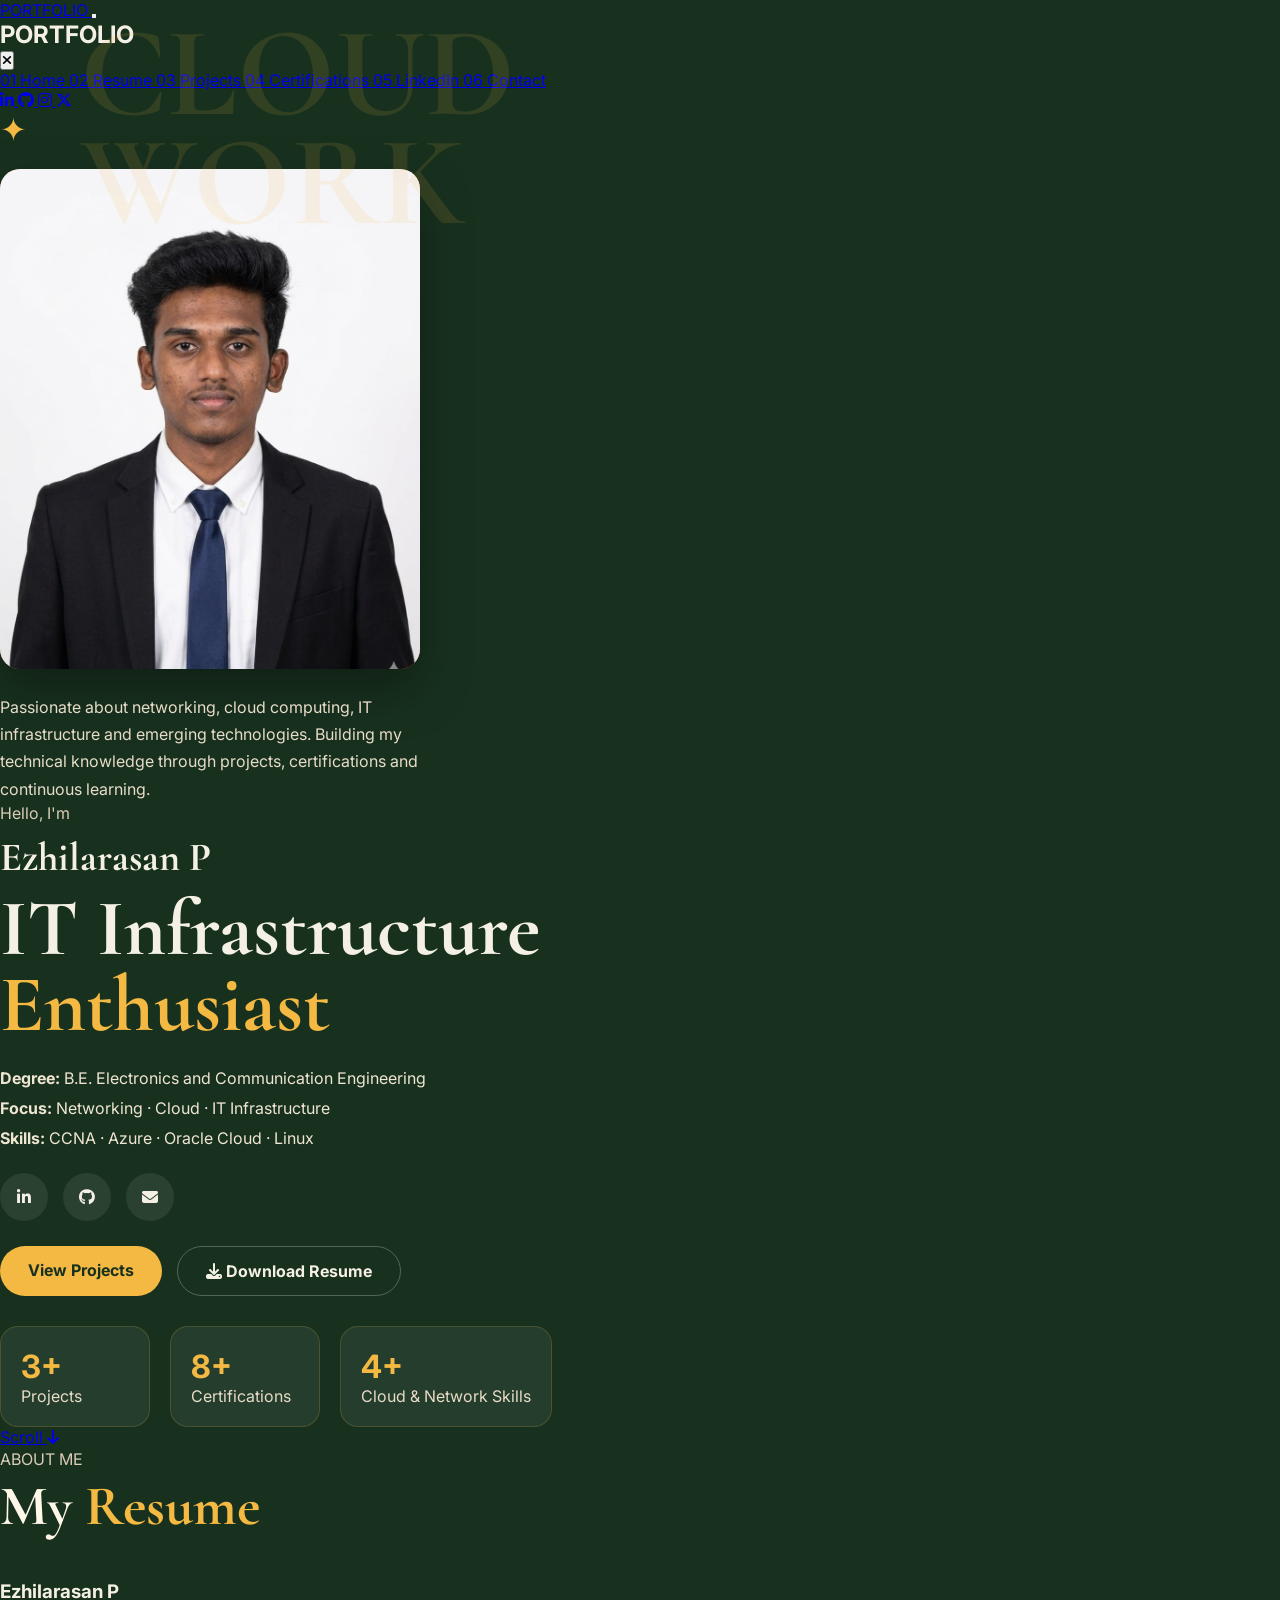
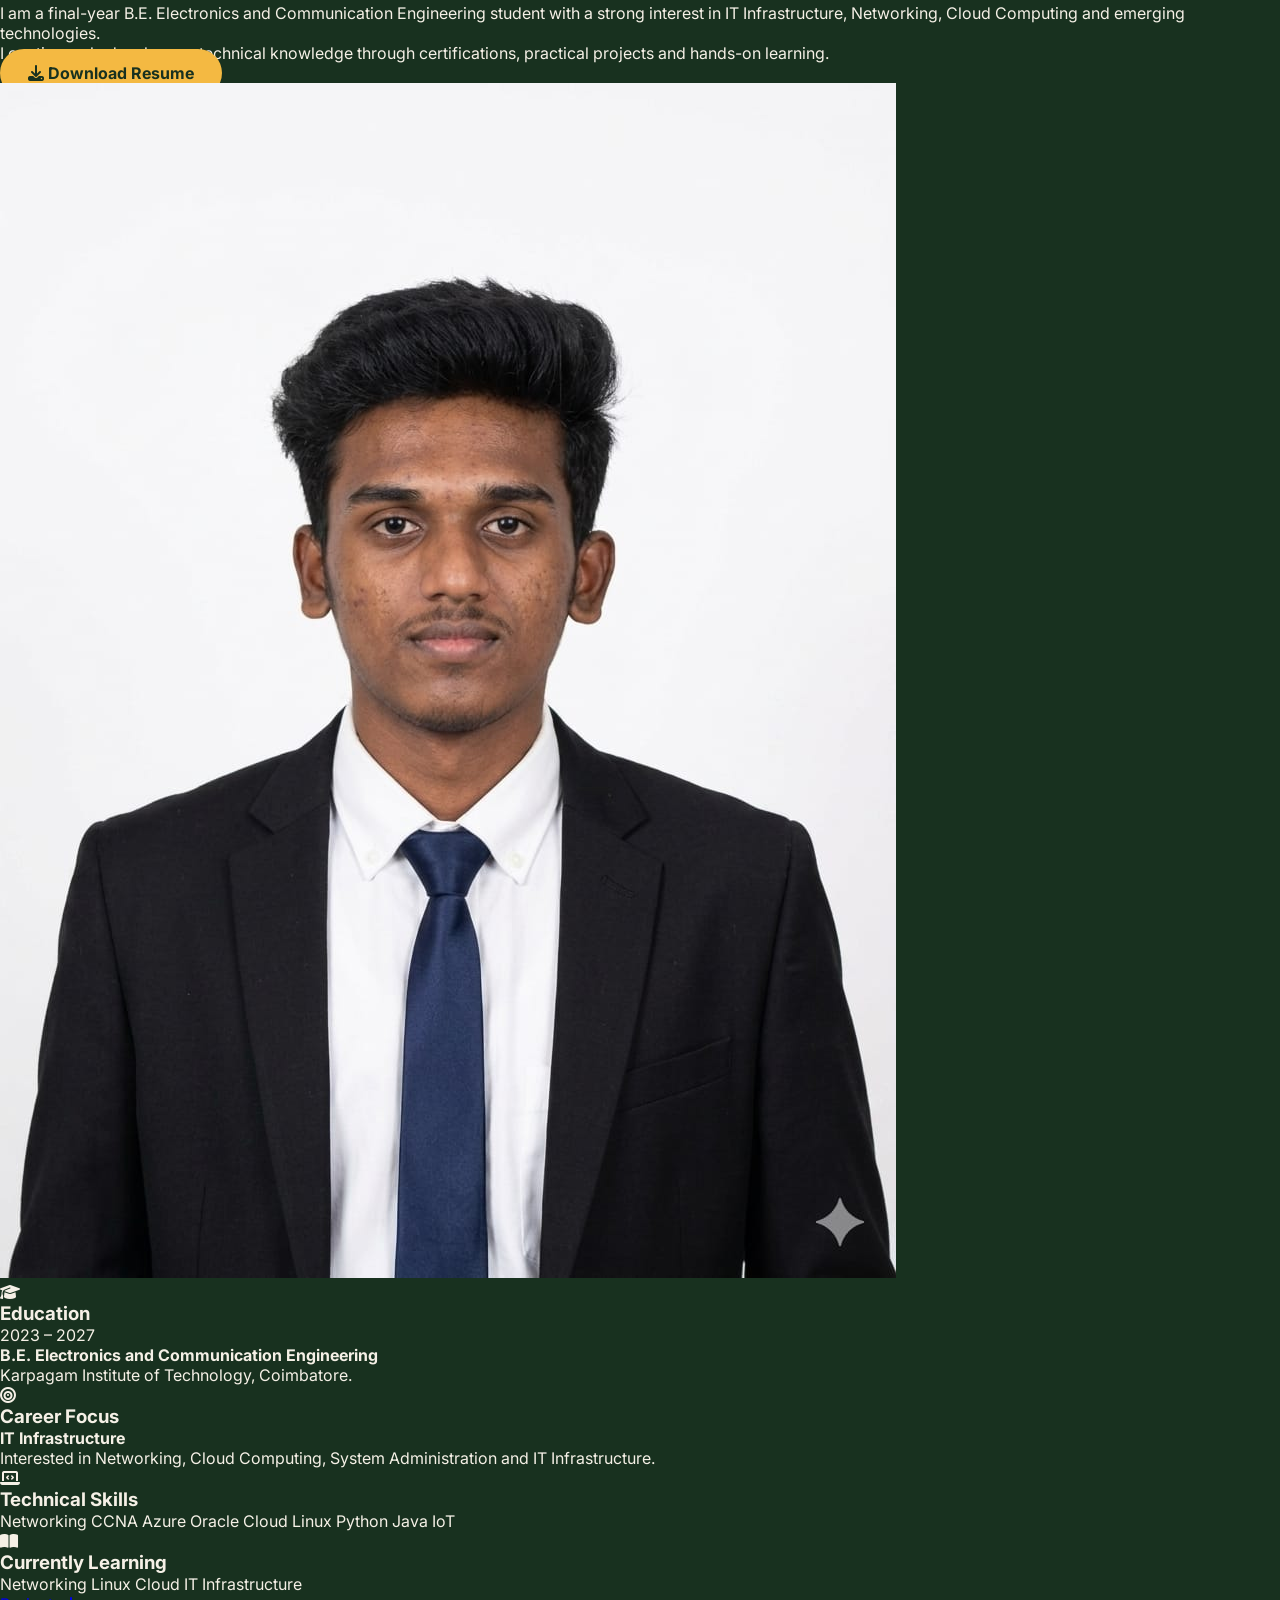
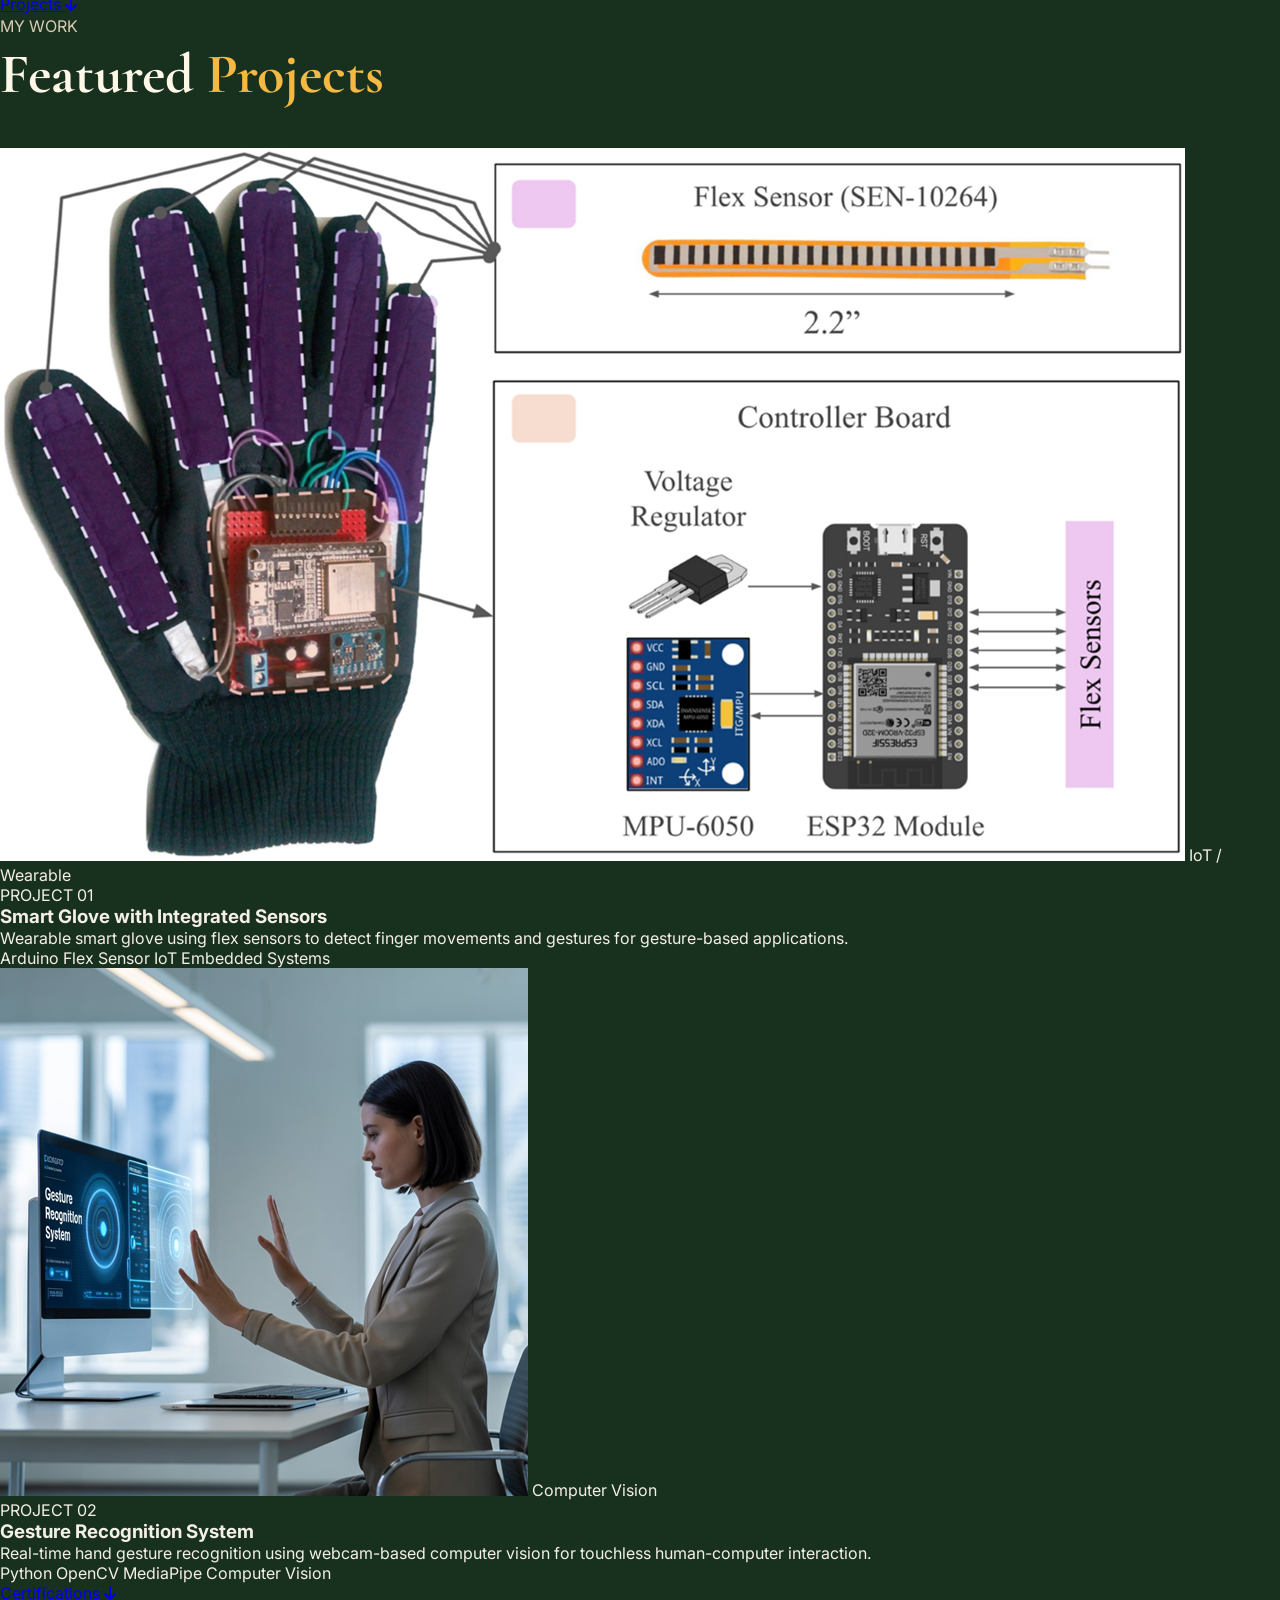
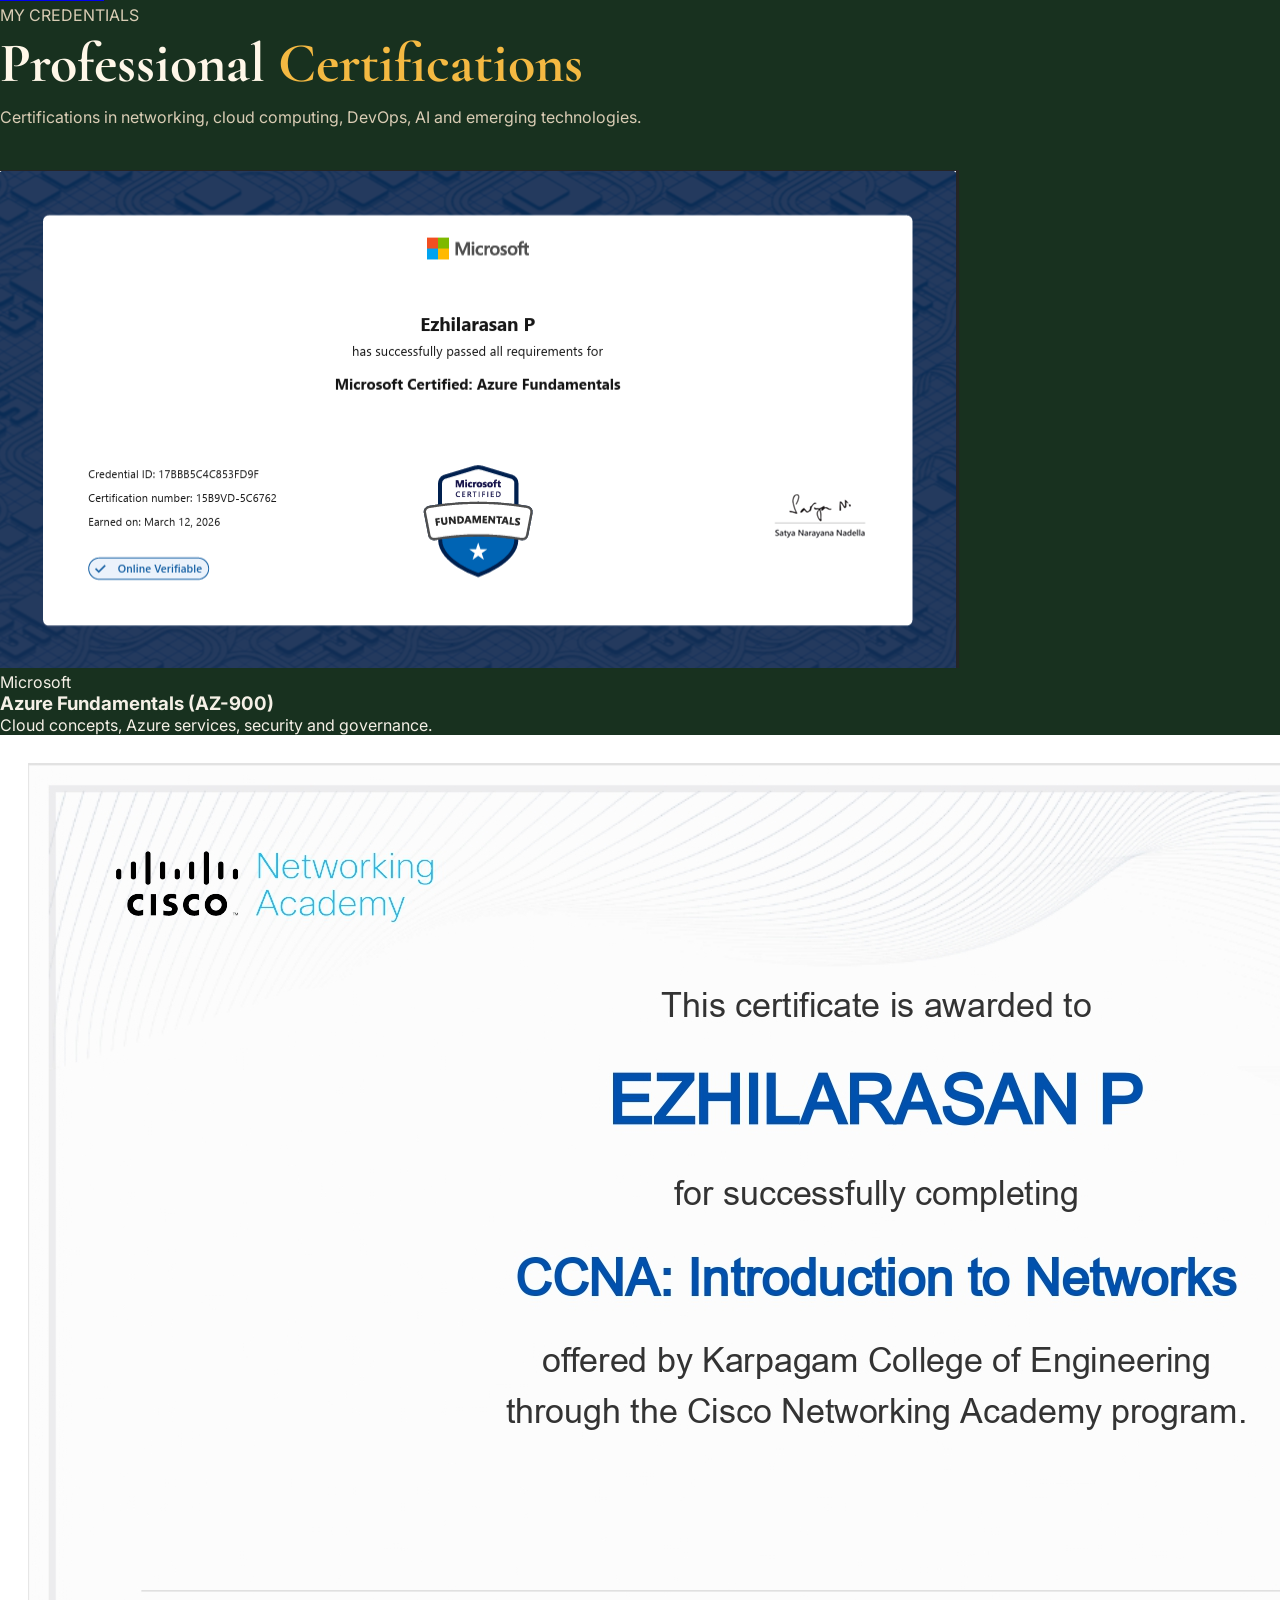
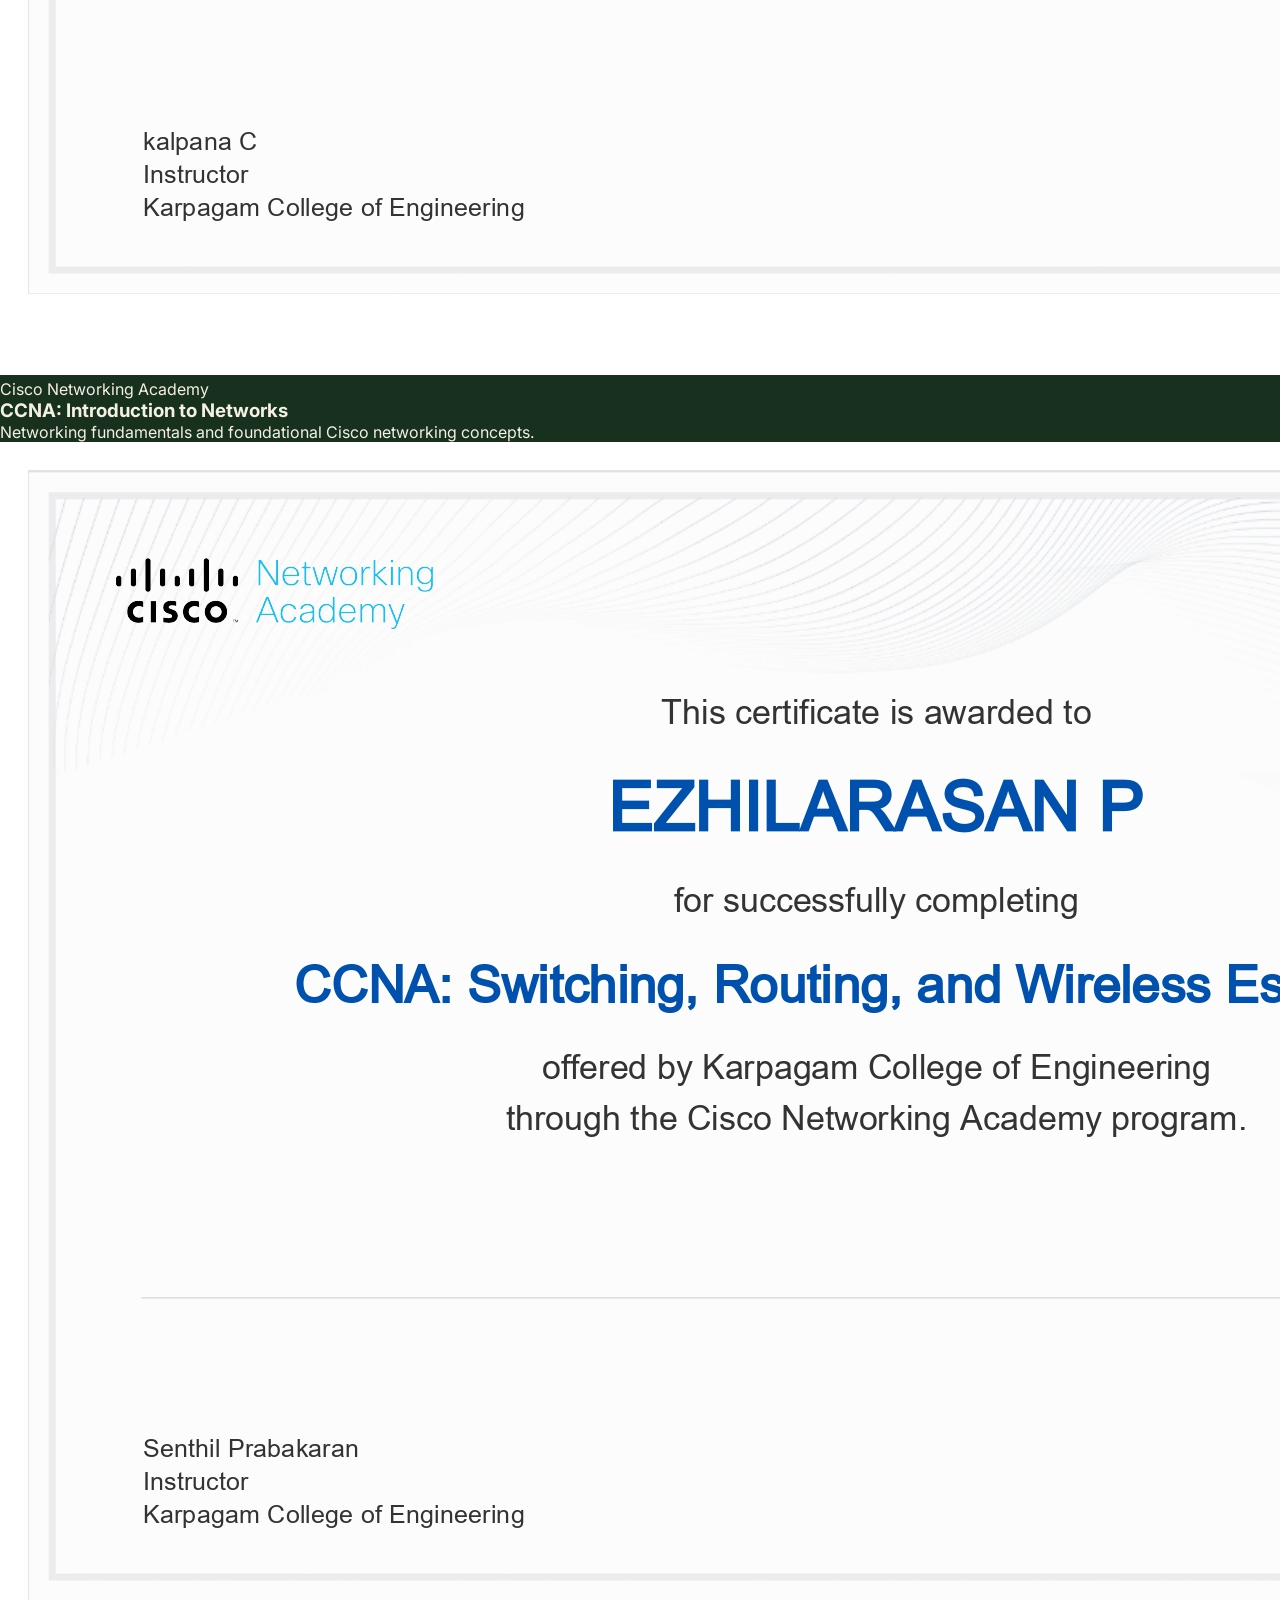
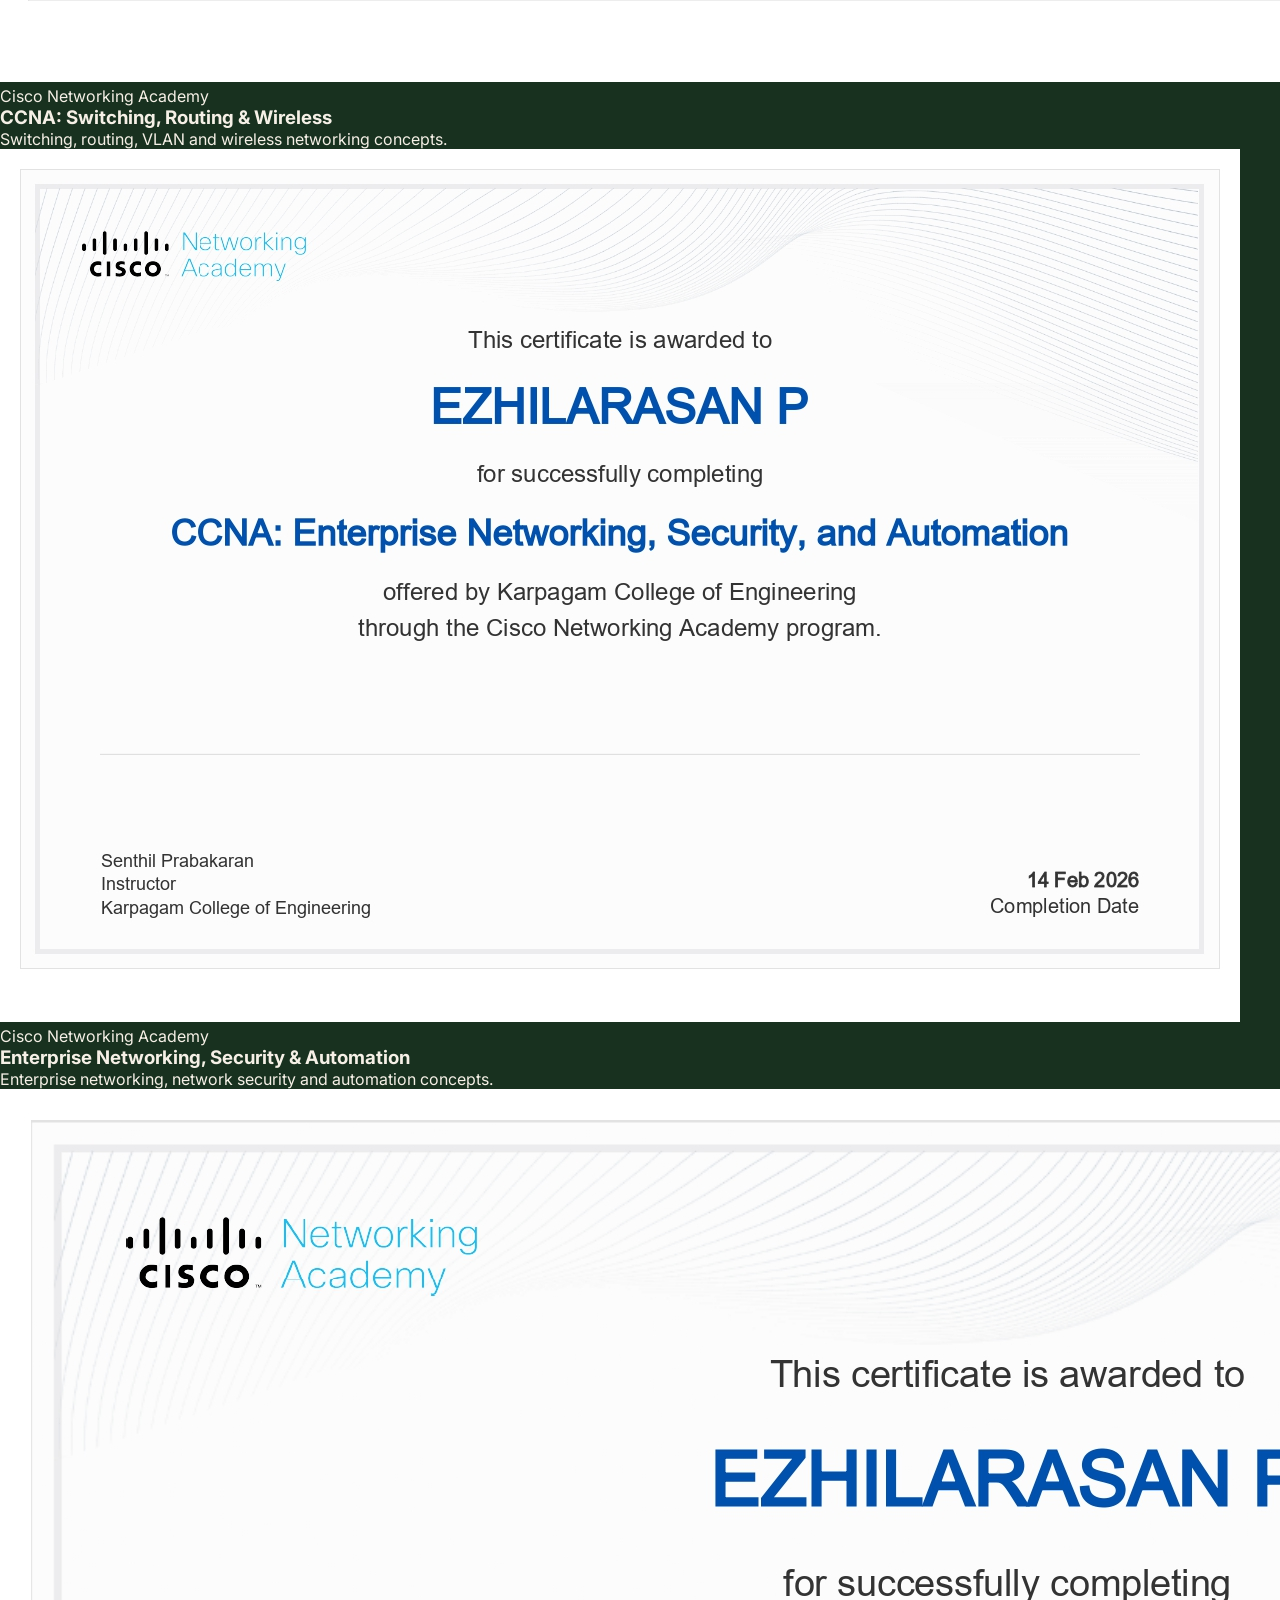
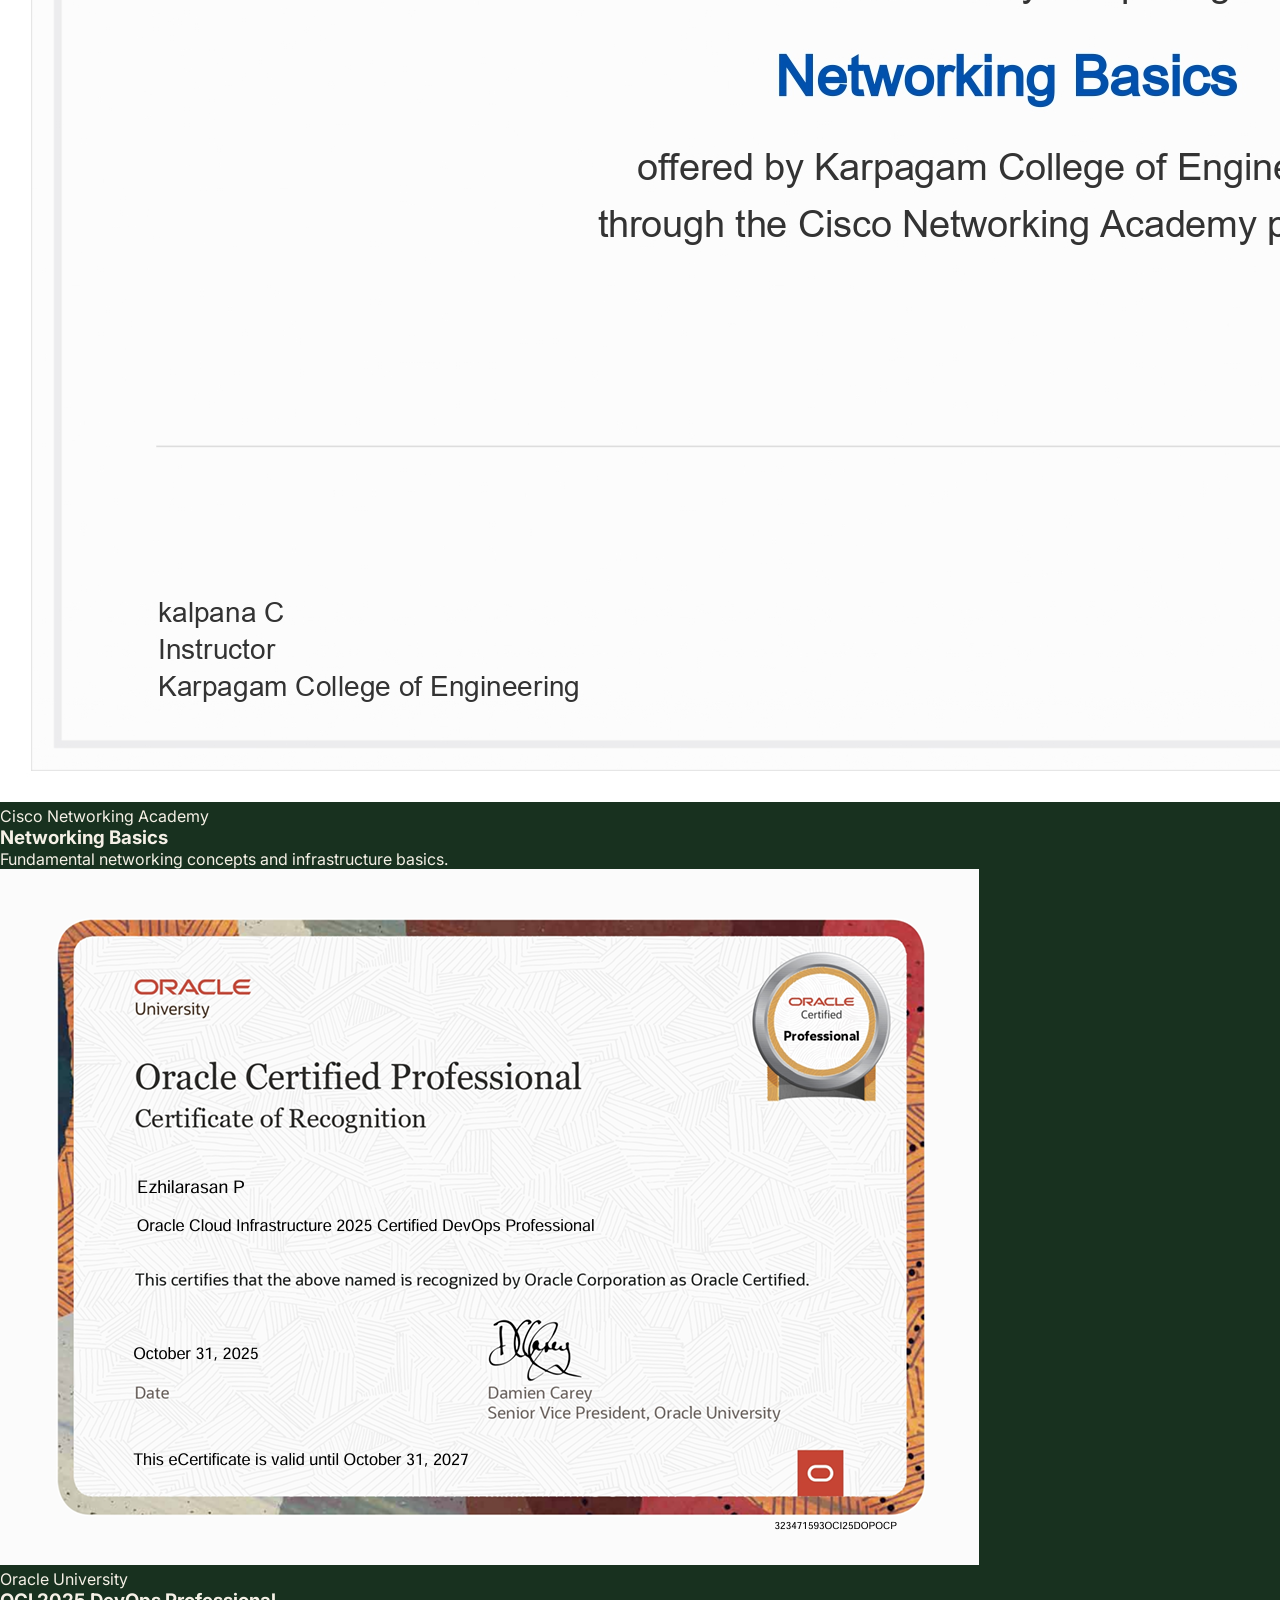
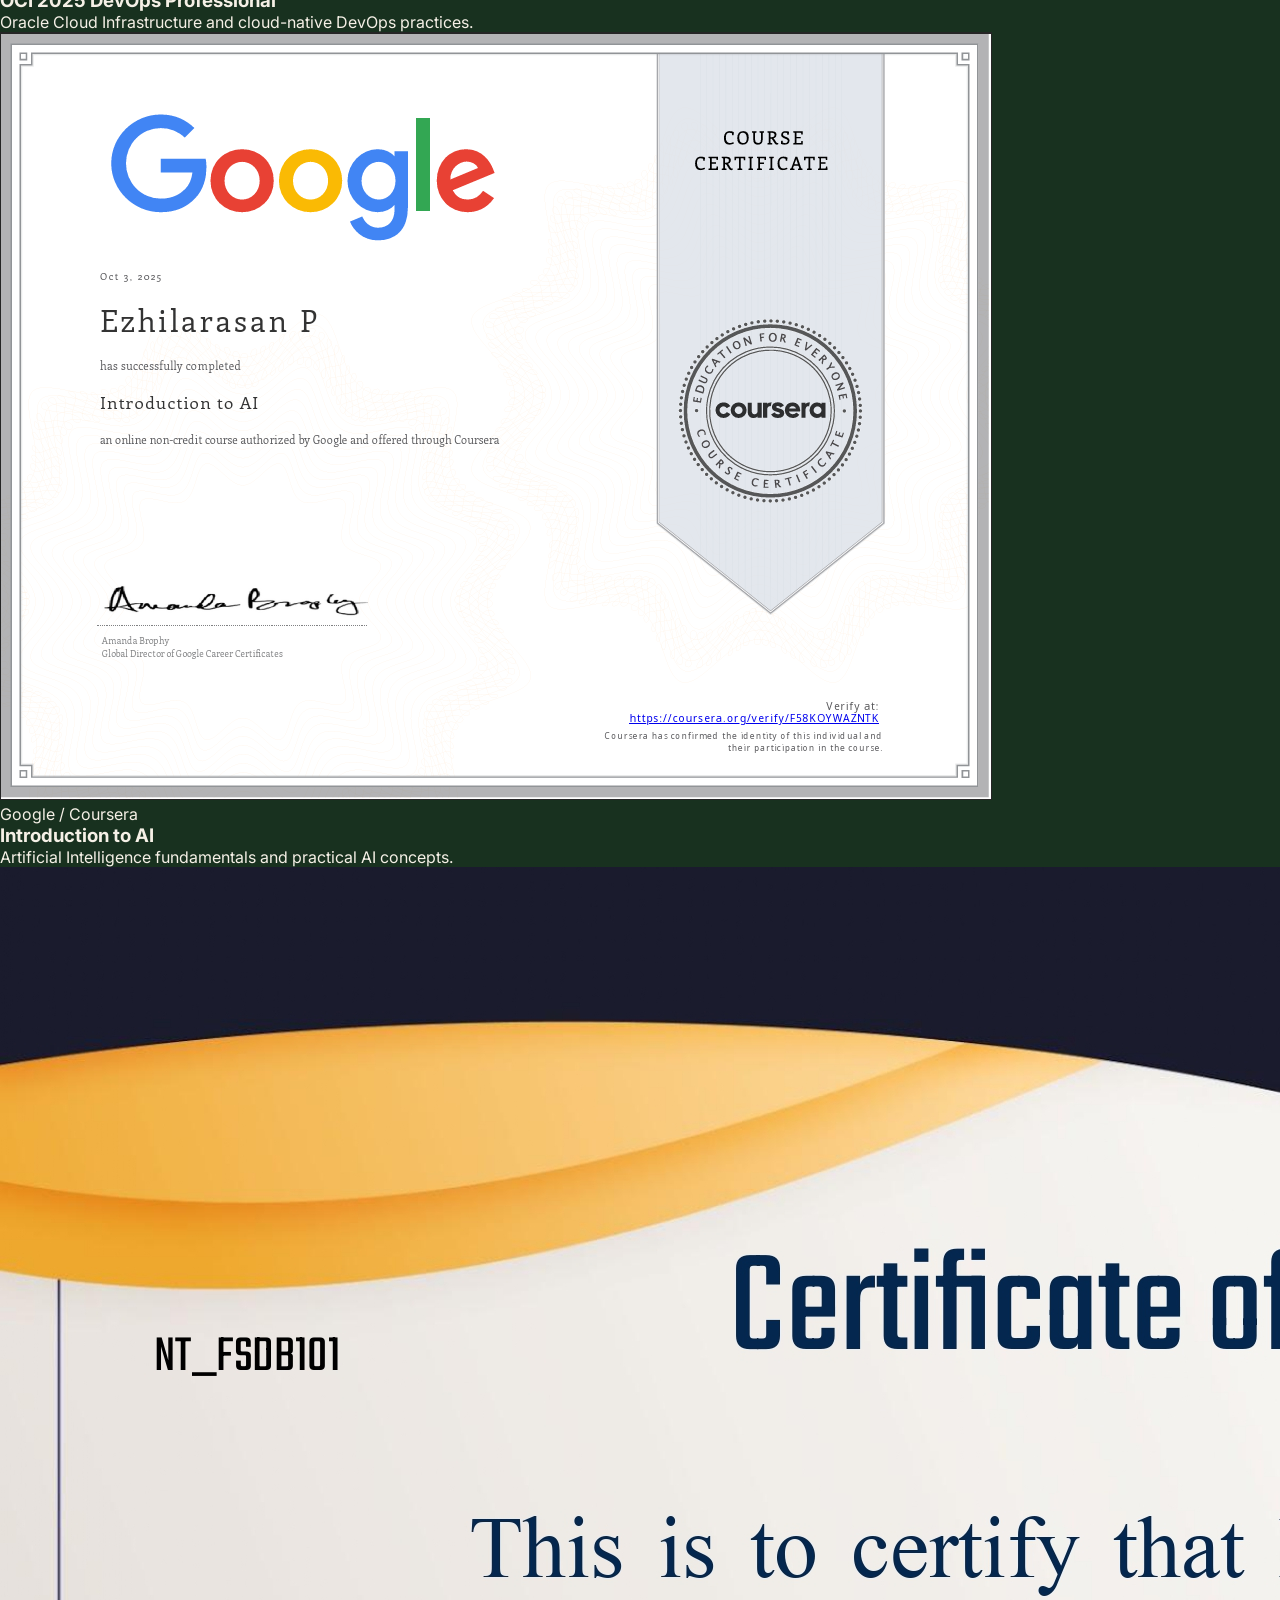
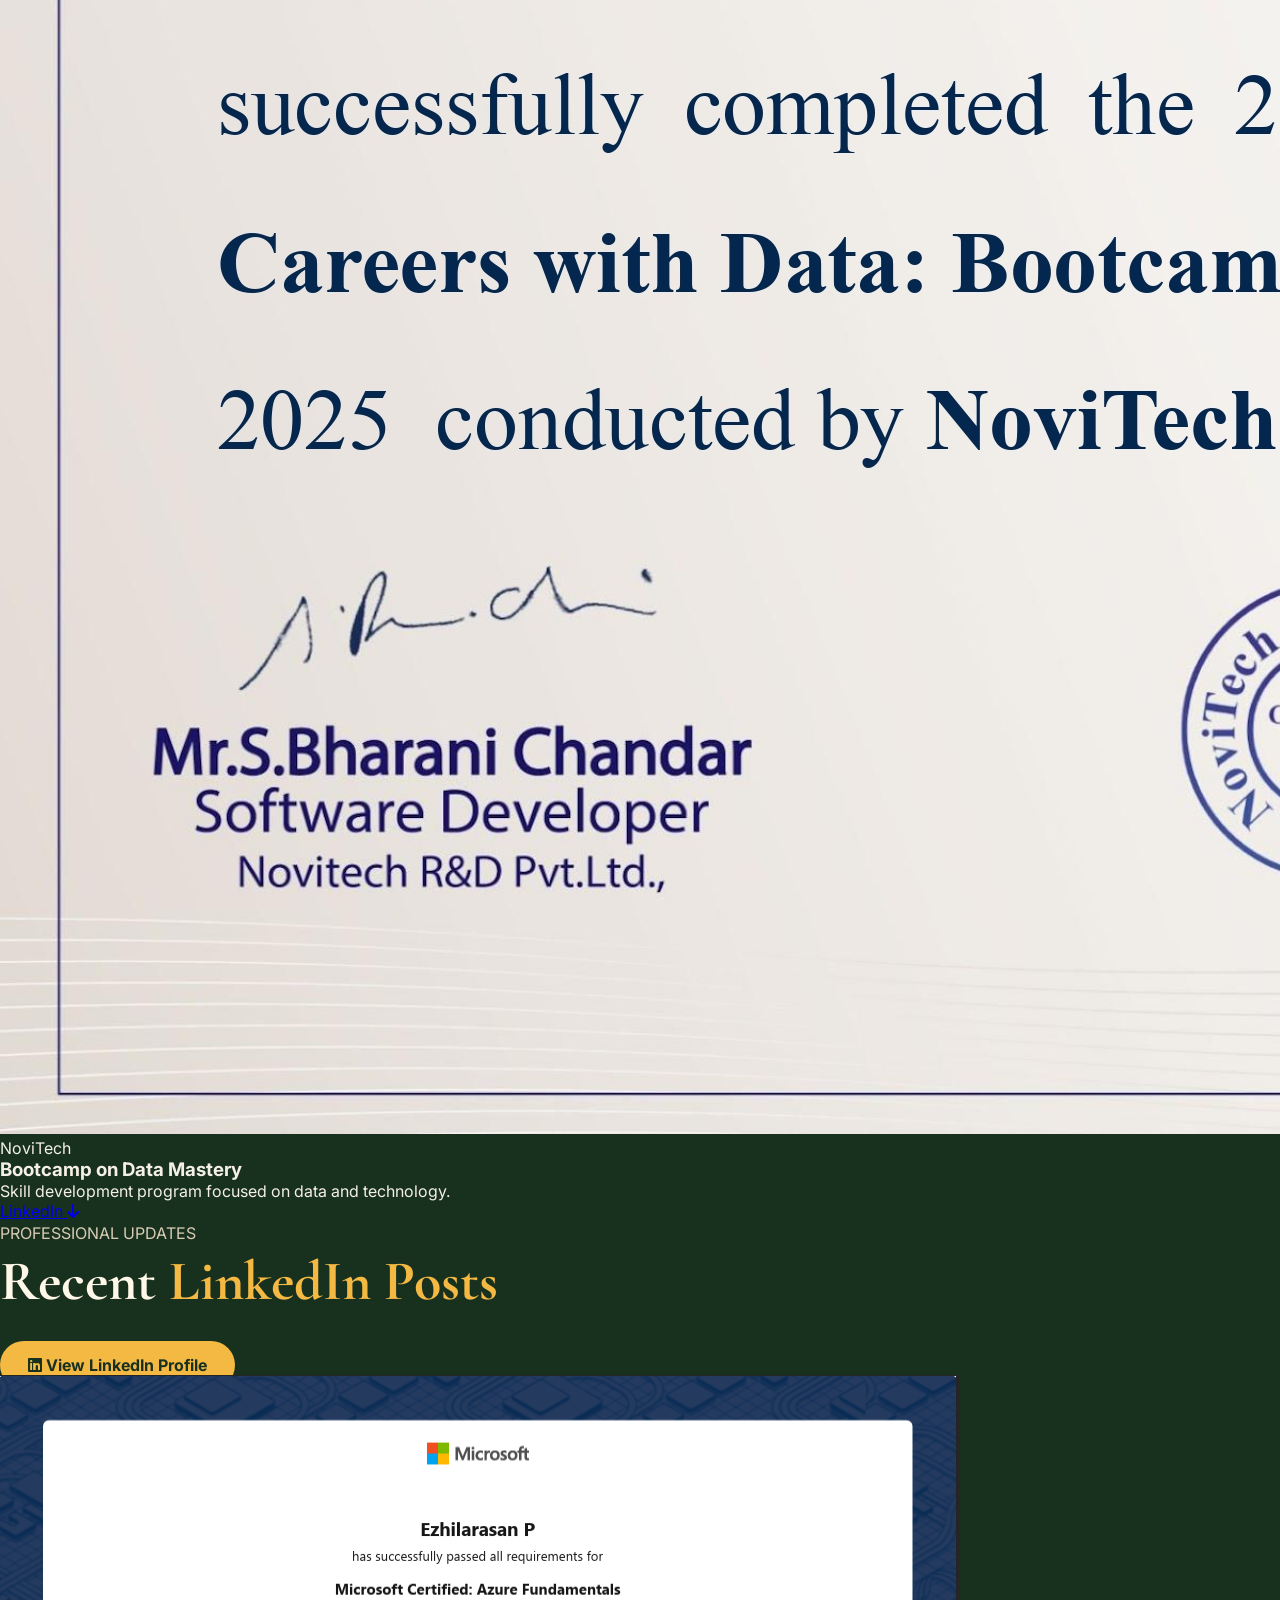
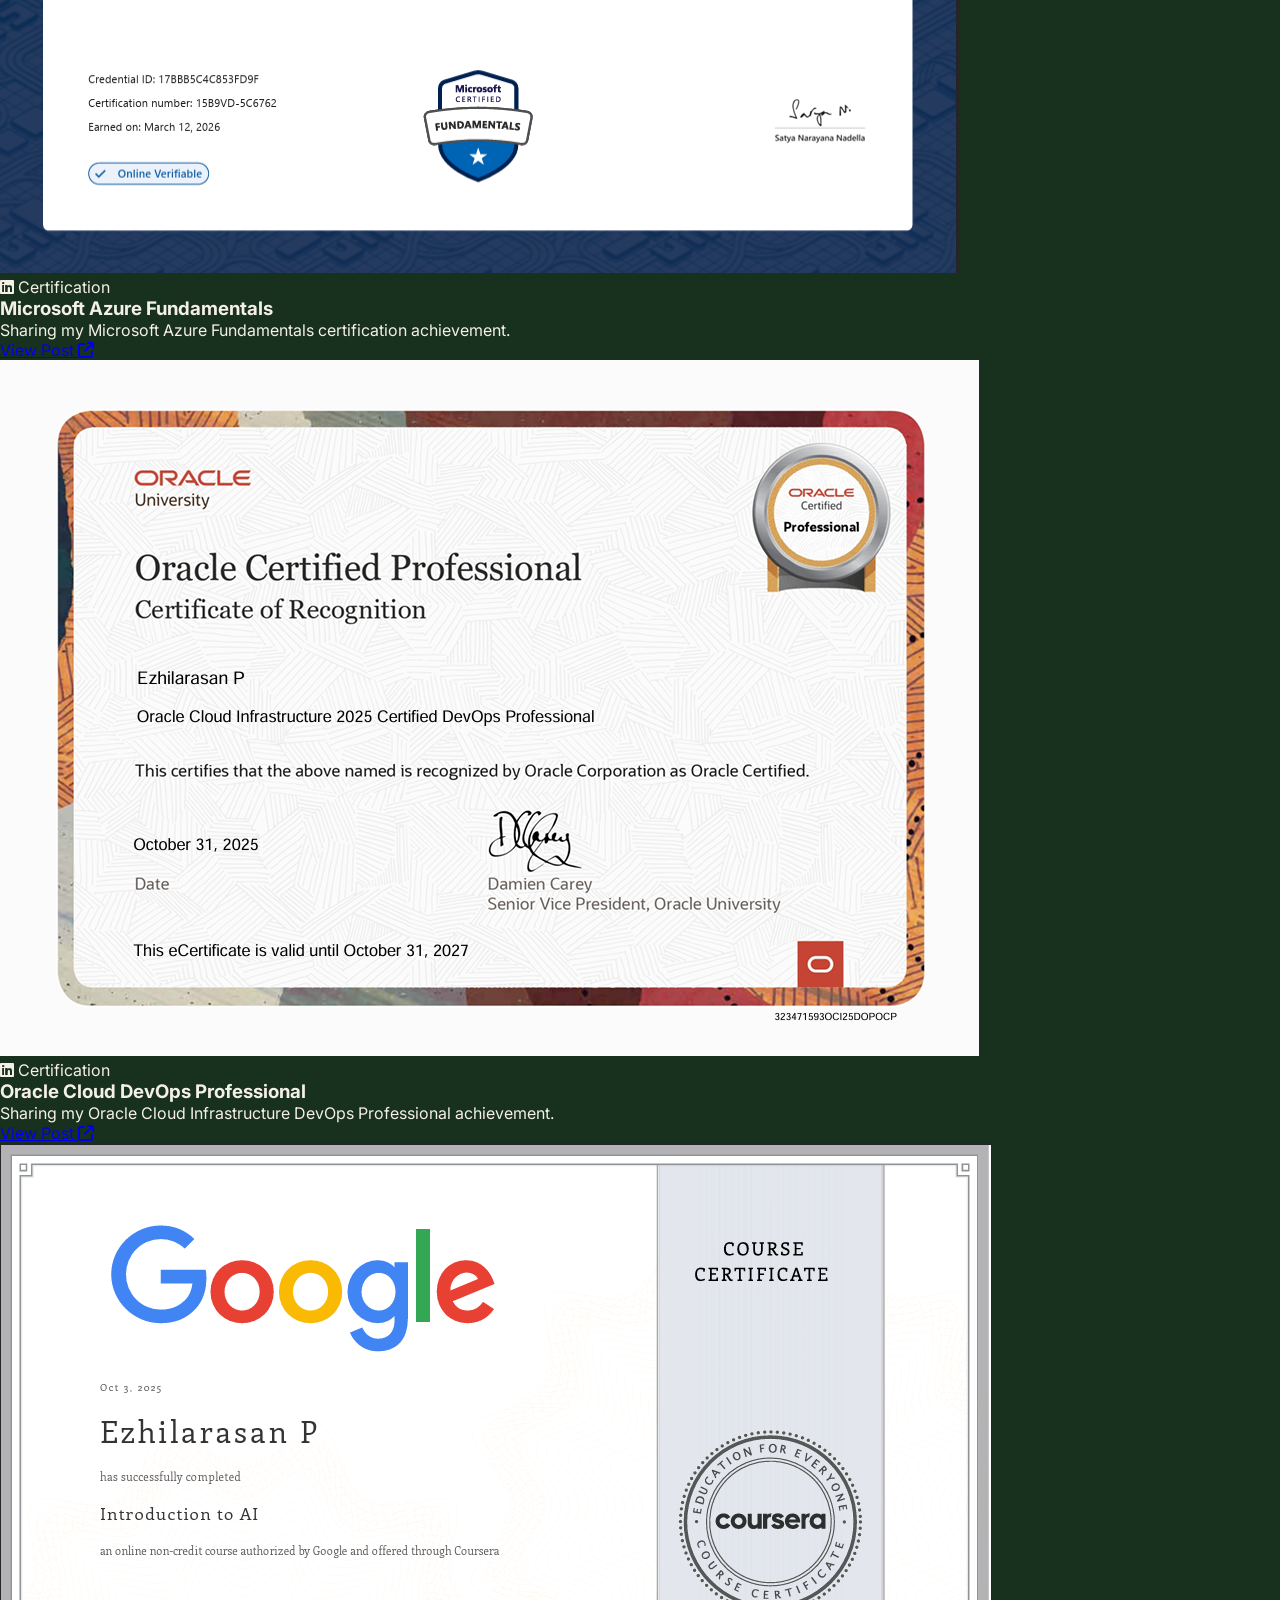
==== index.html @ fb3c9cef "Change greeting from 'Hello' to 'Goodbye'" ====
<!DOCTYPE html>
<html lang="en">

<head>
  <meta charset="UTF-8">
  <meta name="viewport" content="width=device-width, initial-scale=1.0">

  <title>Ezhilarasan P | Portfolio</title>

  <!-- Google Fonts -->
  <link rel="preconnect" href="https://fonts.googleapis.com">
  <link rel="preconnect" href="https://fonts.gstatic.com" crossorigin>

  <link href="https://fonts.googleapis.com/css2?family=Cormorant+Garamond:wght@400;500;600;700&family=Inter:wght@300;400;500;600;700&display=swap"
        rel="stylesheet">

  <!-- Font Awesome -->
  <link rel="stylesheet"
        href="https://cdnjs.cloudflare.com/ajax/libs/font-awesome/6.5.2/css/all.min.css">

  <!-- Main CSS -->
  <link rel="stylesheet" href="style.css">
</head>


<body>


<!-- =====================================================
     TOP NAVBAR
===================================================== -->

<header class="onepage-navbar">

  <a href="#home" class="onepage-logo">
    PORTFOLIO
  </a>

  <!-- HAMBURGER -->
  <button class="hamburger" id="hamburger" aria-label="Open menu">
    <span></span>
    <span></span>
    <span></span>
  </button>

</header>


<!-- =====================================================
     SIDE MENU
===================================================== -->

<div class="menu-overlay" id="menuOverlay"></div>

<aside class="side-menu" id="sideMenu">

  <div class="side-menu-header">

    <h2>PORTFOLIO</h2>

    <button class="close-menu" id="closeMenu">
      <i class="fa-solid fa-xmark"></i>
    </button>

  </div>


  <nav class="side-nav">

    <a href="#home">
      <span>01</span>
      Home
    </a>

    <a href="#resume">
      <span>02</span>
      Resume
    </a>

    <a href="#projects">
      <span>03</span>
      Projects
    </a>

    <a href="#certifications">
      <span>04</span>
      Certifications
    </a>

    <a href="#linkedin">
      <span>05</span>
      LinkedIn
    </a>

    <a href="#contact">
      <span>06</span>
      Contact
    </a>

  </nav>


  <div class="side-socials">

    <a href="https://www.linkedin.com/in/ezhilarasan-prabakaran-ezhil0369/"
       target="_blank">
      <i class="fa-brands fa-linkedin-in"></i>
    </a>

    <a href="https://github.com/Ezhilarasan0369"
       target="_blank">
      <i class="fa-brands fa-github"></i>
    </a>

    <a href="https://www.instagram.com/mr_criminal__rb"
       target="_blank">
      <i class="fa-brands fa-instagram"></i>
    </a>

    <a href="https://x.com/Ezhilarasan0369"
       target="_blank">
      <i class="fa-brands fa-x-twitter"></i>
    </a>

  </div>

</aside>


<!-- =====================================================
     01 HOME
===================================================== -->

<section id="home" class="onepage-section home-section">

  <div class="bg-text">
    CLOUD<br>WORK
  </div>


  <div class="home-left">

    <div class="star">✦</div>

    <div class="photo-card">
      <img src="ezhil.jpg" alt="Ezhilarasan P">
    </div>

    <p class="hero-desc">
      Passionate about networking, cloud computing,
      IT infrastructure and emerging technologies.
      Building my technical knowledge through projects,
      certifications and continuous learning.
    </p>

  </div>


  <div class="home-right">

    <p class="intro">
      Hello, I'm
    </p>

    <h1 class="name">
      Ezhilarasan P
    </h1>

    <h2 class="title">
      IT Infrastructure
      <span>Enthusiast</span>
    </h2>


    <div class="info">

      <p>
        <strong>Degree:</strong>
        B.E. Electronics and Communication Engineering
      </p>

      <p>
        <strong>Focus:</strong>
        Networking · Cloud · IT Infrastructure
      </p>

      <p>
        <strong>Skills:</strong>
        CCNA · Azure · Oracle Cloud · Linux
      </p>

    </div>


    <div class="socials">

      <a href="https://www.linkedin.com/in/ezhilarasan-prabakaran-ezhil0369/"
         target="_blank">
        <i class="fa-brands fa-linkedin-in"></i>
      </a>

      <a href="https://github.com/Ezhilarasan0369"
         target="_blank">
        <i class="fa-brands fa-github"></i>
      </a>

      <a href="mailto:ezhilarasan0369@gmail.com">
        <i class="fa-solid fa-envelope"></i>
      </a>

    </div>


    <div class="hero-buttons">

      <a href="#projects" class="btn primary">
        View Projects
      </a>

      <a href="resume.docx"
         class="btn secondary"
         download>
        <i class="fa-solid fa-download"></i>
        Download Resume
      </a>

    </div>


    <div class="stats">

      <div class="stat">
        <h3>3+</h3>
        <p>Projects</p>
      </div>

      <div class="stat">
        <h3>8+</h3>
        <p>Certifications</p>
      </div>

      <div class="stat">
        <h3>4+</h3>
        <p>Cloud & Network Skills</p>
      </div>

    </div>

  </div>


  <a href="#resume" class="next-section">
    <span>Scroll</span>
    <i class="fa-solid fa-arrow-down"></i>
  </a>

</section>


<!-- =====================================================
     02 RESUME
===================================================== -->

<section id="resume" class="onepage-section resume-onepage">

  <div class="section-heading">

    <p>ABOUT ME</p>

    <h2>
      My <span>Resume</span>
    </h2>

    <div class="heading-line"></div>

  </div>


  <div class="resume-onepage-top">

    <div class="resume-about">

      <h3>
        Ezhilarasan P
      </h3>

      <p>
        I am a final-year B.E. Electronics and Communication
        Engineering student with a strong interest in
        IT Infrastructure, Networking, Cloud Computing
        and emerging technologies.
      </p>

      <p>
        I continuously develop my technical knowledge
        through certifications, practical projects and
        hands-on learning.
      </p>

      <a href="resume.docx"
         class="btn primary"
         download>
        <i class="fa-solid fa-download"></i>
        Download Resume
      </a>

    </div>


    <div class="resume-small-photo">

      <img src="ezhil.jpg" alt="Ezhilarasan P">

    </div>

  </div>


  <div class="onepage-card-grid">


    <!-- EDUCATION -->

    <article class="onepage-card">

      <div class="card-icon">
        <i class="fa-solid fa-graduation-cap"></i>
      </div>

      <h3>Education</h3>

      <span class="card-highlight">
        2023 – 2027
      </span>

      <h4>
        B.E. Electronics and Communication Engineering
      </h4>

      <p>
        Karpagam Institute of Technology,
        Coimbatore.
      </p>

    </article>


    <!-- CAREER -->

    <article class="onepage-card">

      <div class="card-icon">
        <i class="fa-solid fa-bullseye"></i>
      </div>

      <h3>Career Focus</h3>

      <h4>
        IT Infrastructure
      </h4>

      <p>
        Interested in Networking, Cloud Computing,
        System Administration and IT Infrastructure.
      </p>

    </article>


    <!-- SKILLS -->

    <article class="onepage-card">

      <div class="card-icon">
        <i class="fa-solid fa-laptop-code"></i>
      </div>

      <h3>Technical Skills</h3>

      <div class="onepage-tags">

        <span>Networking</span>
        <span>CCNA</span>
        <span>Azure</span>
        <span>Oracle Cloud</span>
        <span>Linux</span>
        <span>Python</span>
        <span>Java</span>
        <span>IoT</span>

      </div>

    </article>


    <!-- LEARNING -->

    <article class="onepage-card">

      <div class="card-icon">
        <i class="fa-solid fa-book-open"></i>
      </div>

      <h3>Currently Learning</h3>

      <div class="onepage-tags">

        <span>Networking</span>
        <span>Linux</span>
        <span>Cloud</span>
        <span>IT Infrastructure</span>

      </div>

    </article>

  </div>


  <a href="#projects" class="section-down">
    Projects
    <i class="fa-solid fa-arrow-down"></i>
  </a>

</section>


<!-- =====================================================
     03 PROJECTS
===================================================== -->

<section id="projects" class="onepage-section projects-onepage">

  <div class="section-heading">

    <p>MY WORK</p>

    <h2>
      Featured <span>Projects</span>
    </h2>

    <div class="heading-line"></div>

  </div>


  <div class="onepage-project-grid">


    <!-- PROJECT 1 -->

    <article class="onepage-project-card">

      <div class="project-image-wrap">

        <img src="smart-glove.png"
             alt="Smart Glove Project">

        <span>IoT / Wearable</span>

      </div>


      <div class="onepage-project-content">

        <p class="project-number">
          PROJECT 01
        </p>

        <h3>
          Smart Glove with Integrated Sensors
        </h3>

        <p>
          Wearable smart glove using flex sensors
          to detect finger movements and gestures
          for gesture-based applications.
        </p>

        <div class="onepage-tags">

          <span>Arduino</span>
          <span>Flex Sensor</span>
          <span>IoT</span>
          <span>Embedded Systems</span>

        </div>

      </div>

    </article>


    <!-- PROJECT 2 -->

    <article class="onepage-project-card">

      <div class="project-image-wrap">

        <img src="gesture-recognition.png"
             alt="Gesture Recognition Project">

        <span>Computer Vision</span>

      </div>


      <div class="onepage-project-content">

        <p class="project-number">
          PROJECT 02
        </p>

        <h3>
          Gesture Recognition System
        </h3>

        <p>
          Real-time hand gesture recognition using
          webcam-based computer vision for touchless
          human-computer interaction.
        </p>

        <div class="onepage-tags">

          <span>Python</span>
          <span>OpenCV</span>
          <span>MediaPipe</span>
          <span>Computer Vision</span>

        </div>

      </div>

    </article>

  </div>


  <a href="#certifications" class="section-down">
    Certifications
    <i class="fa-solid fa-arrow-down"></i>
  </a>

</section>


<!-- =====================================================
     04 CERTIFICATIONS
===================================================== -->

<section id="certifications"
         class="onepage-section certifications-onepage">

  <div class="section-heading">

    <p>MY CREDENTIALS</p>

    <h2>
      Professional <span>Certifications</span>
    </h2>

    <div class="heading-line"></div>

    <p class="section-description">
      Certifications in networking, cloud computing,
      DevOps, AI and emerging technologies.
    </p>

  </div>


  <div class="onepage-cert-grid">


    <!-- AZURE -->

    <article class="onepage-cert-card">

      <div class="onepage-cert-image">

        <img src="azure-certificate.png"
             alt="Azure Fundamentals">

      </div>

      <div class="onepage-cert-content">

        <span>Microsoft</span>

        <h3>
          Azure Fundamentals (AZ-900)
        </h3>

        <p>
          Cloud concepts, Azure services,
          security and governance.
        </p>

      </div>

    </article>


    <!-- CCNA INTRO -->

    <article class="onepage-cert-card">

      <div class="onepage-cert-image">

        <img src="ccna-introduction.png"
             alt="CCNA Introduction to Networks">

      </div>

      <div class="onepage-cert-content">

        <span>Cisco Networking Academy</span>

        <h3>
          CCNA: Introduction to Networks
        </h3>

        <p>
          Networking fundamentals and foundational
          Cisco networking concepts.
        </p>

      </div>

    </article>


    <!-- CCNA SRWE -->

    <article class="onepage-cert-card">

      <div class="onepage-cert-image">

        <img src="ccna-switching-routing.png"
             alt="CCNA Switching Routing Wireless">

      </div>

      <div class="onepage-cert-content">

        <span>Cisco Networking Academy</span>

        <h3>
          CCNA: Switching, Routing & Wireless
        </h3>

        <p>
          Switching, routing, VLAN and
          wireless networking concepts.
        </p>

      </div>

    </article>


    <!-- CCNA ENTERPRISE -->

    <article class="onepage-cert-card">

      <div class="onepage-cert-image">

        <img src="ccna-enterprise.png"
             alt="CCNA Enterprise Networking">

      </div>

      <div class="onepage-cert-content">

        <span>Cisco Networking Academy</span>

        <h3>
          Enterprise Networking, Security & Automation
        </h3>

        <p>
          Enterprise networking, network security
          and automation concepts.
        </p>

      </div>

    </article>


    <!-- NETWORKING BASICS -->

    <article class="onepage-cert-card">

      <div class="onepage-cert-image">

        <img src="networking-basics.png"
             alt="Networking Basics">

      </div>

      <div class="onepage-cert-content">

        <span>Cisco Networking Academy</span>

        <h3>
          Networking Basics
        </h3>

        <p>
          Fundamental networking concepts
          and infrastructure basics.
        </p>

      </div>

    </article>


    <!-- ORACLE -->

    <article class="onepage-cert-card">

      <div class="onepage-cert-image">

        <img src="oracle-certificate.png"
             alt="Oracle DevOps">

      </div>

      <div class="onepage-cert-content">

        <span>Oracle University</span>

        <h3>
          OCI 2025 DevOps Professional
        </h3>

        <p>
          Oracle Cloud Infrastructure and
          cloud-native DevOps practices.
        </p>

      </div>

    </article>


    <!-- GOOGLE -->

    <article class="onepage-cert-card">

      <div class="onepage-cert-image">

        <img src="google-ai-certificate.png"
             alt="Google Introduction to AI">

      </div>

      <div class="onepage-cert-content">

        <span>Google / Coursera</span>

        <h3>
          Introduction to AI
        </h3>

        <p>
          Artificial Intelligence fundamentals
          and practical AI concepts.
        </p>

      </div>

    </article>


    <!-- NOVITECH -->

    <article class="onepage-cert-card">

      <div class="onepage-cert-image">

        <img src="novitech-data-mastery.png"
             alt="Data Mastery">

      </div>

      <div class="onepage-cert-content">

        <span>NoviTech</span>

        <h3>
          Bootcamp on Data Mastery
        </h3>

        <p>
          Skill development program focused
          on data and technology.
        </p>

      </div>

    </article>

  </div>


  <a href="#linkedin" class="section-down">
    LinkedIn
    <i class="fa-solid fa-arrow-down"></i>
  </a>

</section>


<!-- =====================================================
     05 LINKEDIN
===================================================== -->

<section id="linkedin"
         class="onepage-section linkedin-onepage">

  <div class="section-heading">

    <p>PROFESSIONAL UPDATES</p>

    <h2>
      Recent <span>LinkedIn Posts</span>
    </h2>

    <div class="heading-line"></div>

  </div>


  <div class="linkedin-profile-button">

    <a href="https://www.linkedin.com/in/ezhilarasan-prabakaran-ezhil0369/"
       target="_blank"
       class="btn primary">

      <i class="fa-brands fa-linkedin"></i>
      View LinkedIn Profile

    </a>

  </div>


  <div class="linkedin-post-grid">


    <!-- POST 1 -->

    <article class="linkedin-post-card">

      <img src="azure-certificate.png"
           alt="Azure LinkedIn Post">

      <div>

        <span>
          <i class="fa-brands fa-linkedin"></i>
          Certification
        </span>

        <h3>
          Microsoft Azure Fundamentals
        </h3>

        <p>
          Sharing my Microsoft Azure Fundamentals
          certification achievement.
        </p>

        <a href="https://www.linkedin.com/posts/ezhilarasan-prabakaran-ezhil0369_certificate-activity-7439891215870984192-npHC"
           target="_blank">
          View Post
          <i class="fa-solid fa-arrow-up-right-from-square"></i>
        </a>

      </div>

    </article>


    <!-- POST 2 -->

    <article class="linkedin-post-card">

      <img src="oracle-certificate.png"
           alt="Oracle LinkedIn Post">

      <div>

        <span>
          <i class="fa-brands fa-linkedin"></i>
          Certification
        </span>

        <h3>
          Oracle Cloud DevOps Professional
        </h3>

        <p>
          Sharing my Oracle Cloud Infrastructure
          DevOps Professional achievement.
        </p>

        <a href="https://www.linkedin.com/posts/ezhilarasan-prabakaran-ezhil0369_oracle-cloud-certificate-activity-7392563174409101312-w4ws"
           target="_blank">
          View Post
          <i class="fa-solid fa-arrow-up-right-from-square"></i>
        </a>

      </div>

    </article>


    <!-- POST 3 -->

    <article class="linkedin-post-card">

      <img src="google-ai-certificate.png"
           alt="Google AI LinkedIn Post">

      <div>

        <span>
          <i class="fa-brands fa-linkedin"></i>
          Certification
        </span>

        <h3>
          Google Introduction to AI
        </h3>

        <p>
          Sharing my Google Introduction to AI
          learning achievement.
        </p>

        <a href="https://www.linkedin.com/posts/ezhilarasan-prabakaran-ezhil0369_coursera-certificate-activity-7391464523372826624-i1_Z"
           target="_blank">
          View Post
          <i class="fa-solid fa-arrow-up-right-from-square"></i>
        </a>

      </div>

    </article>

  </div>


  <a href="#contact" class="section-down">
    Contact
    <i class="fa-solid fa-arrow-down"></i>
  </a>

</section>


<!-- =====================================================
     06 CONTACT
===================================================== -->

<section id="contact"
         class="onepage-section contact-onepage">

  <div class="section-heading">

    <p>GET IN TOUCH</p>

    <h2>
      Let's <span>Connect</span>
    </h2>

    <div class="heading-line"></div>

  </div>


  <div class="onepage-contact-grid">


    <!-- CONTACT INFO -->

    <div class="contact-onepage-left">

      <h3>
        Let's Build Something Together
      </h3>

      <p>
        I'm interested in opportunities related to
        IT Infrastructure, Networking, Cloud Computing
        and emerging technologies.
      </p>


      <div class="onepage-contact-links">


        <!-- EMAIL -->

        <a href="mailto:ezhilarasan0369@gmail.com">

          <i class="fa-solid fa-envelope"></i>

          <div>
            <span>Email</span>
            <strong>
              ezhilarasan0369@gmail.com
            </strong>
          </div>

        </a>


        <!-- LINKEDIN -->

        <a href="https://www.linkedin.com/in/ezhilarasan-prabakaran-ezhil0369/"
           target="_blank">

          <i class="fa-brands fa-linkedin-in"></i>

          <div>
            <span>LinkedIn</span>
            <strong>
              Ezhilarasan P
            </strong>
          </div>

        </a>


        <!-- GITHUB -->

        <a href="https://github.com/Ezhilarasan0369"
           target="_blank">

          <i class="fa-brands fa-github"></i>

          <div>
            <span>GitHub</span>
            <strong>
              Ezhilarasan0369
            </strong>
          </div>

        </a>


        <!-- INSTAGRAM -->

        <a href="https://www.instagram.com/mr_criminal__rb"
           target="_blank">

          <i class="fa-brands fa-instagram"></i>

          <div>
            <span>Instagram</span>
            <strong>
              @mr_criminal__rb
            </strong>
          </div>

        </a>


        <!-- X -->

        <a href="https://x.com/Ezhilarasan0369"
           target="_blank">

          <i class="fa-brands fa-x-twitter"></i>

          <div>
            <span>X</span>
            <strong>
              @Ezhilarasan0369
            </strong>
          </div>

        </a>

      </div>

    </div>


    <!-- CONTACT FORM -->

    <form class="onepage-contact-form"
          action="mailto:ezhilarasan0369@gmail.com"
          method="post"
          enctype="text/plain">

      <div>

        <label for="name">
          Name
        </label>

        <input id="name"
               type="text"
               name="Name"
               placeholder="Your name"
               required>

      </div>


      <div>

        <label for="email">
          Email
        </label>

        <input id="email"
               type="email"
               name="Email"
               placeholder="Your email"
               required>

      </div>


      <div>

        <label for="subject">
          Subject
        </label>

        <input id="subject"
               type="text"
               name="Subject"
               placeholder="Subject"
               required>

      </div>


      <div>

        <label for="message">
          Message
        </label>

        <textarea id="message"
                  name="Message"
                  rows="6"
                  placeholder="Write your message..."
                  required></textarea>

      </div>


      <button type="submit">

        <i class="fa-solid fa-paper-plane"></i>
        Send Message

      </button>

    </form>

  </div>


  <!-- SOCIAL ICONS -->

  <div class="contact-bottom-socials">

    <a href="https://www.linkedin.com/in/ezhilarasan-prabakaran-ezhil0369/"
       target="_blank">
      <i class="fa-brands fa-linkedin-in"></i>
    </a>

    <a href="https://github.com/Ezhilarasan0369"
       target="_blank">
      <i class="fa-brands fa-github"></i>
    </a>

    <a href="https://www.instagram.com/mr_criminal__rb"
       target="_blank">
      <i class="fa-brands fa-instagram"></i>
    </a>

    <a href="https://x.com/Ezhilarasan0369"
       target="_blank">
      <i class="fa-brands fa-x-twitter"></i>
    </a>

    <a href="mailto:ezhilarasan0369@gmail.com">
      <i class="fa-solid fa-envelope"></i>
    </a>

  </div>


  <a href="#home" class="back-top">

    <i class="fa-solid fa-arrow-up"></i>
    Back to Top

  </a>

</section>


<!-- =====================================================
     FOOTER
===================================================== -->

<footer class="onepage-footer">

  <p>
    © 2026 Ezhilarasan P. Built with HTML & CSS.
  </p>

</footer>


<!-- =====================================================
     JAVASCRIPT
===================================================== -->

<script>

  const hamburger =
    document.getElementById("hamburger");

  const sideMenu =
    document.getElementById("sideMenu");

  const menuOverlay =
    document.getElementById("menuOverlay");

  const closeMenu =
    document.getElementById("closeMenu");


  function openMenu(){

    sideMenu.classList.add("open");

    menuOverlay.classList.add("show");

    document.body.classList.add("menu-open");

  }


  function closeNavigation(){

    sideMenu.classList.remove("open");

    menuOverlay.classList.remove("show");

    document.body.classList.remove("menu-open");

  }


  hamburger.addEventListener(
    "click",
    openMenu
  );


  closeMenu.addEventListener(
    "click",
    closeNavigation
  );


  menuOverlay.addEventListener(
    "click",
    closeNavigation
  );


  document
    .querySelectorAll(".side-nav a")
    .forEach(link => {

      link.addEventListener(
        "click",
        closeNavigation
      );

    });


  document.addEventListener(
    "keydown",
    event => {

      if(event.key === "Escape"){
        closeNavigation();
      }

    }
  );

</script>


</body>
</html>
---- style.css ----
/* =========================================
   GLOBAL
========================================= */

*{
  margin:0;
  padding:0;
  box-sizing:border-box;
}

html{
  scroll-behavior:smooth;
}

body{
  font-family:'Inter',sans-serif;
  background:#18311f;
  color:#f5f0e6;
  overflow-x:hidden;
}


/* =========================================
   NAVBAR
========================================= */

.navbar{
  width:100%;
  padding:25px 60px;
  display:flex;
  justify-content:space-between;
  align-items:center;
  position:sticky;
  top:0;
  z-index:100;
  background:rgba(24,49,31,0.9);
  backdrop-filter:blur(10px);
}

.logo{
  font-family:'Cormorant Garamond',serif;
  font-size:2rem;
  font-weight:700;
  color:#f4b942;
}

.nav-links{
  display:flex;
  list-style:none;
  gap:40px;
}

.nav-links a{
  text-decoration:none;
  color:#f5f0e6;
  font-weight:500;
  transition:0.3s;
}

.nav-links a:hover,
.nav-links a.active{
  color:#f4b942;
}

.contact-btn{
  background:#f4b942;
  color:#18311f;
  padding:12px 24px;
  border-radius:30px;
  text-decoration:none;
  font-weight:700;
}


/* =========================================
   HERO
========================================= */

.hero{
  width:100%;
  min-height:90vh;
  display:grid;
  grid-template-columns:1fr 1fr;
  align-items:center;
  padding:40px 60px;
  position:relative;
}

.bg-text{
  position:absolute;
  top:20px;
  left:80px;
  font-family:'Cormorant Garamond',serif;
  font-size:8rem;
  line-height:0.85;
  color:rgba(244,185,66,0.12);
  font-weight:700;
  z-index:1;
}

.hero-left,
.hero-right{
  position:relative;
  z-index:2;
}

.star{
  font-size:2rem;
  color:#f4b942;
  margin-bottom:20px;
}

.photo-card{
  width:420px;
  height:500px;
  background:#c96b3b;
  border-radius:20px;
  overflow:hidden;
  box-shadow:0 20px 50px rgba(0,0,0,0.35);
}

.photo-card img{
  width:100%;
  height:100%;
  object-fit:cover;
}

.hero-desc{
  margin-top:25px;
  max-width:420px;
  color:#e7dcc7;
  line-height:1.7;
}

.intro{
  color:#d9ccb4;
  margin-bottom:10px;
}

.name{
  font-family:'Cormorant Garamond',serif;
  font-size:2.5rem;
  margin-bottom:10px;
}

.title{
  font-family:'Cormorant Garamond',serif;
  font-size:5rem;
  line-height:0.95;
  margin-bottom:25px;
}

.title span{
  display:block;
  color:#f4b942;
}

.info p{
  margin-bottom:10px;
  color:#efe6d2;
}


/* =========================================
   SOCIAL LINKS
========================================= */

.socials{
  display:flex;
  gap:15px;
  margin:25px 0;
}

.socials a{
  width:48px;
  height:48px;
  display:flex;
  align-items:center;
  justify-content:center;
  border-radius:50%;
  background:rgba(255,255,255,0.08);
  color:#f5f0e6;
  text-decoration:none;
  transition:0.3s;
}

.socials a:hover{
  background:#f4b942;
  color:#18311f;
  transform:translateY(-4px);
}


/* =========================================
   HERO BUTTONS
========================================= */

.hero-buttons{
  display:flex;
  gap:15px;
  margin-bottom:30px;
}

.btn{
  padding:14px 28px;
  border-radius:30px;
  text-decoration:none;
  font-weight:700;
  transition:0.3s;
}

.btn.primary{
  background:#f4b942;
  color:#18311f;
}

.btn.secondary{
  border:1px solid rgba(255,255,255,0.25);
  color:#f5f0e6;
}

.btn:hover{
  transform:translateY(-3px);
}


/* =========================================
   STATS
========================================= */

.stats{
  display:flex;
  gap:20px;
  flex-wrap:wrap;
}

.stat{
  background:rgba(255,255,255,0.06);
  border:1px solid rgba(244,185,66,0.18);
  border-radius:18px;
  padding:20px;
  min-width:150px;
}

.stat h3{
  color:#f4b942;
  font-size:2rem;
}

.stat p{
  color:#e7dcc7;
}


/* =========================================
   SCROLL DOWN
========================================= */

.scroll-down{
  width:110px;
  height:110px;
  margin:0 auto 40px;
  border-radius:50%;
  background:#f4b942;
  display:flex;
  align-items:center;
  justify-content:center;
}

.scroll-down a{
  color:#18311f;
  text-decoration:none;
  font-weight:700;
  text-align:center;
}


/* =========================================
   RESUME PAGE
========================================= */

.resume-page{
  padding:40px 60px 80px;
  background:#f5f0e6;
  color:#111;
}

.resume-hero{
  display:grid;
  grid-template-columns:1.2fr 1fr;
  gap:60px;
  align-items:center;
  margin-bottom:70px;
}

.resume-text h1{
  font-family:'Cormorant Garamond',serif;
  font-size:4.5rem;
  line-height:0.95;
  margin-bottom:25px;
}

.resume-text p{
  font-size:1.05rem;
  line-height:1.8;
  margin-bottom:25px;
  max-width:560px;
}

.resume-photo{
  width:100%;
  max-width:380px;
  aspect-ratio:4/5;
  background:#26472d;
  border-radius:28px;
  overflow:hidden;
  justify-self:center;
  box-shadow:0 20px 45px rgba(0,0,0,0.15);
}

.resume-photo img{
  width:100%;
  height:100%;
  object-fit:cover;
}

.resume-grid{
  display:grid;
  grid-template-columns:repeat(auto-fit,minmax(320px,1fr));
  gap:30px;
}

.resume-card{
  background:#18311f;
  color:#f5f0e6;
  border-radius:26px;
  padding:32px;
  border:1px solid rgba(244,185,66,0.12);
}

.resume-card h2{
  font-family:'Cormorant Garamond',serif;
  font-size:2.3rem;
  color:#f4b942;
  margin-bottom:24px;
}

.timeline-item{
  display:flex;
  gap:18px;
  margin-bottom:22px;
}

.year{
  min-width:96px;
  font-weight:700;
  color:#f4b942;
}

.timeline-item h3{
  margin-bottom:6px;
}

.timeline-item p{
  color:#e7dcc7;
  line-height:1.6;
}

.skill-tags{
  display:flex;
  flex-wrap:wrap;
  gap:12px;
}

.skill-tags span{
  background:#f4b942;
  color:#18311f;
  padding:10px 16px;
  border-radius:999px;
  font-size:0.92rem;
  font-weight:700;
}

.cert-list{
  list-style:none;
  display:flex;
  flex-direction:column;
  gap:16px;
}

.cert-list li{
  padding-left:18px;
  position:relative;
  line-height:1.7;
}

.cert-list li::before{
  content:'✦';
  position:absolute;
  left:0;
  color:#f4b942;
}

.language-grid{
  display:grid;
  grid-template-columns:1fr 1fr;
  gap:18px;
}

.language-item{
  background:rgba(255,255,255,0.06);
  border:1px solid rgba(244,185,66,0.18);
  border-radius:18px;
  padding:22px;
  text-align:center;
}

.language-item h3{
  font-family:'Cormorant Garamond',serif;
  font-size:1.8rem;
  margin-bottom:8px;
}


/* =========================================
   PROJECTS PAGE
========================================= */

.projects-page{
  padding:40px 60px 80px;
}

.page-title{
  text-align:center;
  margin-bottom:50px;
}

.page-title h1{
  font-family:'Cormorant Garamond',serif;
  font-size:4.5rem;
  color:#fff7e8;
}

.page-title p{
  color:#d9ccb4;
  margin-top:10px;
}

.project-grid{
  display:grid;
  grid-template-columns:repeat(auto-fit,minmax(340px,1fr));
  gap:30px;
  margin-bottom:70px;
}

.project-card{
  background:rgba(255,255,255,0.06);
  border:1px solid rgba(244,185,66,0.18);
  border-radius:28px;
  padding:30px;
  backdrop-filter:blur(10px);
  transition:0.3s ease;
}

.project-card:hover{
  transform:translateY(-6px);
  border-color:#f4b942;
  box-shadow:0 15px 35px rgba(0,0,0,0.25);
}

.project-header{
  display:flex;
  justify-content:space-between;
  align-items:center;
  margin-bottom:18px;
}

.project-tag{
  background:#f4b942;
  color:#18311f;
  padding:8px 14px;
  border-radius:999px;
  font-size:0.85rem;
  font-weight:700;
}

.project-year{
  color:#d9ccb4;
}

.project-card h2{
  font-family:'Cormorant Garamond',serif;
  font-size:2rem;
  margin-bottom:14px;
}

.project-card p{
  color:#e7dcc7;
  line-height:1.7;
  margin-bottom:20px;
}

.project-tech{
  display:flex;
  flex-wrap:wrap;
  gap:10px;
}

.project-tech span{
  background:rgba(255,255,255,0.08);
  border:1px solid rgba(244,185,66,0.18);
  padding:8px 14px;
  border-radius:999px;
  font-size:0.85rem;
}


/* =========================================
   PROJECT IMAGES
========================================= */

.project-image{
  width:100%;
  height:260px;
  overflow:hidden;
  border-radius:18px;
  margin-bottom:22px;
  background:#fff;
}

.project-image img{
  width:100%;
  height:100%;
  object-fit:cover;
  display:block;
  transition:0.4s ease;
}

.project-card:hover .project-image img{
  transform:scale(1.04);
}


/* =========================================
   ACHIEVEMENTS
========================================= */

.achievement-section h2{
  font-family:'Cormorant Garamond',serif;
  font-size:3rem;
  color:#f4b942;
  text-align:center;
  margin-bottom:30px;
}

.achievement-grid{
  display:grid;
  grid-template-columns:repeat(auto-fit,minmax(240px,1fr));
  gap:24px;
}

.achievement-card{
  background:rgba(255,255,255,0.06);
  border:1px solid rgba(244,185,66,0.18);
  border-radius:24px;
  padding:28px;
  text-align:center;
}

.achievement-icon{
  font-size:2.5rem;
  margin-bottom:14px;
}


/* =========================================
   CERTIFICATIONS
========================================= */

.certifications-section{
  padding:80px 60px;
  background:#18311f;
  color:#f5f0e6;
}

.section-heading{
  margin-bottom:40px;
}

.section-heading h2{
  font-family:'Cormorant Garamond',serif;
  font-size:3.5rem;
  color:#fff7e8;
  margin-bottom:8px;
}

.section-heading h2 span{
  color:#f4b942;
}

.section-heading p{
  color:#d9ccb4;
  line-height:1.6;
}

.certificate-grid{
  display:grid;
  grid-template-columns:repeat(2,minmax(0,1fr));
  gap:28px;
}

.certificate-card{
  background:rgba(255,255,255,0.06);
  border:1px solid rgba(244,185,66,0.18);
  border-radius:24px;
  overflow:hidden;
  transition:0.3s ease;
}

.certificate-card:hover{
  transform:translateY(-6px);
  border-color:#f4b942;
  box-shadow:0 15px 35px rgba(0,0,0,0.25);
}

.certificate-card > img{
  width:100%;
  height:280px;
  object-fit:contain;
  display:block;
  background:#fff;
}

.certificate-content{
  padding:24px;
}

.certificate-title{
  display:flex;
  justify-content:space-between;
  align-items:flex-start;
  gap:15px;
}

.certificate-title h3{
  font-family:'Cormorant Garamond',serif;
  font-size:1.7rem;
  color:#fff7e8;
  margin-bottom:5px;
}

.certificate-title p{
  color:#d9ccb4;
}

.certificate-date{
  background:rgba(244,185,66,0.12);
  border:1px solid rgba(244,185,66,0.3);
  color:#f4b942;
  padding:7px 12px;
  border-radius:999px;
  font-size:0.8rem;
  white-space:nowrap;
}

.certificate-tags{
  display:flex;
  flex-wrap:wrap;
  gap:9px;
  margin-top:20px;
}

.certificate-tags span{
  background:rgba(255,255,255,0.07);
  border:1px solid rgba(244,185,66,0.18);
  color:#e7dcc7;
  padding:8px 13px;
  border-radius:999px;
  font-size:0.8rem;
}


/* =========================================
   LINKEDIN POSTS
========================================= */

.linkedin-section{
  padding:80px 60px;
  background:#142a1b;
  color:#f5f0e6;
}

.linkedin-heading{
  display:flex;
  justify-content:space-between;
  align-items:flex-start;
  gap:30px;
  margin-bottom:40px;
}

.linkedin-heading .section-heading{
  margin-bottom:0;
}

.linkedin-profile-btn{
  text-decoration:none;
  color:#f4b942;
  border:1px solid rgba(244,185,66,0.45);
  padding:11px 20px;
  border-radius:999px;
  font-weight:700;
  white-space:nowrap;
  transition:0.3s;
}

.linkedin-profile-btn:hover{
  background:#f4b942;
  color:#18311f;
}

.linkedin-grid{
  display:grid;
  grid-template-columns:repeat(2,minmax(0,1fr));
  gap:28px;
}

.linkedin-card{
  display:block;
  background:rgba(255,255,255,0.06);
  border:1px solid rgba(244,185,66,0.18);
  border-radius:24px;
  overflow:hidden;
  text-decoration:none;
  color:#f5f0e6;
  transition:0.3s ease;
}

.linkedin-card:hover{
  transform:translateY(-6px);
  border-color:#f4b942;
  box-shadow:0 15px 35px rgba(0,0,0,0.25);
}

.linkedin-user{
  padding:20px;
  display:flex;
  align-items:center;
  gap:12px;
}

.linkedin-user > div:nth-child(2){
  flex:1;
}

.linkedin-avatar{
  width:48px;
  height:48px;
  border-radius:50%;
  display:flex;
  justify-content:center;
  align-items:center;
  background:#f4b942;
  color:#18311f;
  font-weight:800;
  flex-shrink:0;
}

.linkedin-user h3{
  font-size:1rem;
  color:#fff7e8;
  margin-bottom:3px;
}

.linkedin-user p{
  color:#d9ccb4;
  font-size:0.78rem;
}

.linkedin-user strong{
  color:#0a66c2;
}

.linkedin-caption{
  padding:0 20px 20px;
  color:#e7dcc7;
  line-height:1.6;
}

.linkedin-card > img{
  display:block;
  width:100%;
  height:330px;
  object-fit:contain;
  background:#fff;
}

.view-post{
  padding:17px 20px;
  color:#f4b942;
  font-weight:700;
}


/* =========================================
   CONTACT
========================================= */

.contact-wrapper{
  width:100%;
  min-height:85vh;
  display:grid;
  grid-template-columns:1fr 1fr;
  gap:60px;
  padding:40px 60px 60px;
  align-items:start;
}

.contact-sub{
  color:#d9ccb4;
  margin-bottom:12px;
}

.contact-title{
  font-family:'Cormorant Garamond',serif;
  font-size:5rem;
  line-height:0.95;
  margin-bottom:24px;
}

.contact-title span{
  display:block;
  color:#f4b942;
}

.contact-text{
  color:#e7dcc7;
  line-height:1.8;
  margin-bottom:30px;
}

.contact-info{
  display:flex;
  flex-direction:column;
  gap:18px;
}

.info-item{
  display:flex;
  align-items:center;
  gap:16px;
  background:rgba(255,255,255,0.06);
  border:1px solid rgba(244,185,66,0.18);
  border-radius:22px;
  padding:18px;
}

.info-icon{
  width:52px;
  height:52px;
  border-radius:16px;
  background:#f4b942;
  color:#18311f;
  display:flex;
  align-items:center;
  justify-content:center;
}

.contact-form{
  background:rgba(255,255,255,0.07);
  border:1px solid rgba(244,185,66,0.18);
  border-radius:28px;
  padding:34px;
}

.form-group{
  margin-bottom:22px;
}

.form-group label{
  display:block;
  margin-bottom:10px;
  color:#fff7e8;
  font-weight:600;
}

.form-group input,
.form-group textarea{
  width:100%;
  padding:16px 18px;
  border-radius:16px;
  border:1px solid rgba(255,255,255,0.14);
  background:rgba(255,255,255,0.05);
  color:#fff7e8;
  outline:none;
}

.form-group input:focus,
.form-group textarea:focus{
  border-color:#f4b942;
}

.form-group input::placeholder,
.form-group textarea::placeholder{
  color:#b8b0a0;
}

.send-btn{
  width:100%;
  border:none;
  border-radius:18px;
  padding:16px 24px;
  background:#f4b942;
  color:#18311f;
  font-size:1rem;
  font-weight:800;
  cursor:pointer;
}


/* =========================================
   TABLET RESPONSIVE
========================================= */

@media(max-width:1100px){

  .hero,
  .resume-hero,
  .contact-wrapper{
    grid-template-columns:1fr;
    text-align:center;
  }

  .photo-card,
  .resume-photo{
    margin:auto;
  }

  .hero-buttons,
  .socials,
  .stats{
    justify-content:center;
  }

  .bg-text{
    font-size:5rem;
    left:20px;
  }
}


@media(max-width:900px){

  .certificate-grid,
  .linkedin-grid{
    grid-template-columns:1fr;
  }

}


/* =========================================
   MOBILE RESPONSIVE
========================================= */

@media(max-width:768px){

  .navbar{
    padding:20px;
    flex-direction:column;
    gap:18px;
  }

  .nav-links{
    flex-wrap:wrap;
    justify-content:center;
    gap:18px;
  }

  .hero,
  .resume-page,
  .projects-page,
  .contact-wrapper{
    padding:20px;
  }

  .photo-card{
    width:100%;
    max-width:340px;
    height:420px;
  }

  .bg-text{
    font-size:3rem;
    top:120px;
  }

  .title,
  .contact-title{
    font-size:3rem;
  }

  .resume-text h1,
  .page-title h1{
    font-size:3rem;
  }

  .hero-buttons{
    flex-direction:column;
    align-items:center;
  }

  .btn{
    width:240px;
    text-align:center;
  }

  .language-grid{
    grid-template-columns:1fr;
  }


  /* PROJECT */

  .project-grid{
    grid-template-columns:1fr;
  }

  .project-image{
    height:220px;
  }


  /* CERTIFICATIONS */

  .certifications-section{
    padding:60px 20px;
  }

  .section-heading h2{
    font-size:2.5rem;
  }

  .certificate-card > img{
    height:220px;
  }

  .certificate-title{
    flex-direction:column;
  }

  .certificate-date{
    width:fit-content;
  }


  /* LINKEDIN */

  .linkedin-section{
    padding:60px 20px;
  }

  .linkedin-heading{
    flex-direction:column;
    align-items:flex-start;
  }

  .linkedin-card > img{
    height:250px;
  }

}


/* =========================================
   SMALL MOBILE
========================================= */

@media(max-width:480px){

  .navbar{
    padding:15px;
  }

  .logo{
    font-size:1.6rem;
  }

  .nav-links{
    gap:12px;
  }

  .nav-links a{
    font-size:0.85rem;
  }

  .hero{
    padding:20px 15px;
  }

  .title{
    font-size:2.6rem;
  }

  .name{
    font-size:2rem;
  }

  .photo-card{
    height:380px;
  }

  .certifications-section,
  .linkedin-section{
    padding:50px 15px;
  }

  .certificate-card > img{
    height:190px;
  }

  .linkedin-card > img{
    height:220px;
  }

  .certificate-content{
    padding:18px;
  }

  .linkedin-user{
    padding:16px;
  }

  .linkedin-caption{
    padding:0 16px 16px;
  }

  .view-post{
    padding:15px 16px;
  }

}
/* =========================================================
   CONTACT PAGE + SOCIAL LINKS + FOOTER
   Paste this at the VERY BOTTOM of style.css
========================================================= */


/* ==============================
   CONTACT LINK CARDS
================================ */

.contact-link{
    text-decoration:none;
    color:inherit;

    transition:
        transform 0.3s ease,
        border-color 0.3s ease,
        background 0.3s ease,
        box-shadow 0.3s ease;
}

.contact-link:hover{
    transform:translateY(-4px);

    border-color:#f4b942;

    background:rgba(255,255,255,0.09);

    box-shadow:0 12px 30px rgba(0,0,0,0.18);
}

.contact-link h3{
    color:#f5f0e6;

    font-size:1rem;
    font-weight:500;

    word-break:break-word;
}

.contact-link p{
    color:#d9ccb4;

    margin-bottom:3px;
}


/* ==============================
   CONTACT INFORMATION
================================ */

.contact-info{
    display:flex;
    flex-direction:column;

    gap:18px;
}

.info-item{
    display:flex;
    align-items:center;

    gap:16px;

    background:rgba(255,255,255,0.06);

    border:1px solid rgba(244,185,66,0.18);

    border-radius:22px;

    padding:18px;
}

.info-icon{
    width:52px;
    height:52px;

    min-width:52px;

    display:flex;
    align-items:center;
    justify-content:center;

    border-radius:16px;

    background:#f4b942;

    color:#18311f;

    font-size:1.2rem;
}


/* ==============================
   CONTACT FORM
================================ */

.contact-form{
    background:rgba(255,255,255,0.07);

    border:1px solid rgba(244,185,66,0.18);

    border-radius:28px;

    padding:34px;
}

.form-group{
    margin-bottom:22px;
}

.form-group label{
    display:block;

    margin-bottom:10px;

    color:#fff7e8;

    font-weight:600;
}

.form-group input,
.form-group textarea{
    width:100%;

    padding:16px 18px;

    border-radius:16px;

    border:1px solid rgba(255,255,255,0.14);

    background:rgba(255,255,255,0.05);

    color:#fff7e8;

    outline:none;

    font-family:'Inter',sans-serif;

    font-size:1rem;

    transition:0.3s;
}

.form-group input:focus,
.form-group textarea:focus{
    border-color:#f4b942;

    background:rgba(255,255,255,0.08);
}

.form-group input::placeholder,
.form-group textarea::placeholder{
    color:#b8b0a0;
}

.form-group textarea{
    min-height:150px;

    resize:vertical;
}


/* ==============================
   SEND MESSAGE BUTTON
================================ */

.send-btn{
    width:100%;

    border:none;

    border-radius:18px;

    padding:16px 24px;

    background:#f4b942;

    color:#18311f;

    font-size:1rem;

    font-weight:800;

    cursor:pointer;

    transition:0.3s;
}

.send-btn:hover{
    transform:translateY(-3px);

    box-shadow:0 10px 25px rgba(0,0,0,0.20);
}


/* =========================================================
   FIND ME ONLINE
========================================================= */

.social-contact-section{
    padding:65px 60px;

    text-align:center;

    background:#18311f;

    border-top:1px solid rgba(244,185,66,0.18);
}

.social-contact-section h2{
    font-family:'Cormorant Garamond',serif;

    font-size:3.5rem;

    color:#f4b942;

    margin-bottom:10px;
}

.social-contact-section p{
    color:#e7dcc7;

    margin-bottom:30px;

    line-height:1.7;
}


/* ==============================
   SOCIAL ICONS
================================ */

.social-contact-icons{
    display:flex;

    align-items:center;
    justify-content:center;

    flex-wrap:wrap;

    gap:18px;
}

.social-contact-icons a{
    width:60px;
    height:60px;

    display:flex;

    align-items:center;
    justify-content:center;

    border-radius:50%;

    background:rgba(255,255,255,0.07);

    border:1px solid rgba(244,185,66,0.18);

    color:#f5f0e6;

    font-size:1.35rem;

    text-decoration:none;

    transition:
        background 0.3s ease,
        color 0.3s ease,
        transform 0.3s ease,
        border-color 0.3s ease;
}

.social-contact-icons a:hover{
    background:#f4b942;

    color:#18311f;

    border-color:#f4b942;

    transform:translateY(-5px);
}


/* =========================================================
   FOOTER
========================================================= */

.portfolio-footer{
    padding:30px 20px;

    text-align:center;

    background:#18311f;

    border-top:1px solid rgba(244,185,66,0.18);

    color:#d9ccb4;
}

.portfolio-footer p{
    margin:0;

    line-height:1.7;
}


/* =========================================================
   CONTACT PAGE TABLET RESPONSIVE
========================================================= */

@media(max-width:1100px){

    .contact-wrapper{
        grid-template-columns:1fr;

        gap:40px;
    }

    .contact-left{
        max-width:800px;

        margin:auto;
    }

    .contact-form{
        max-width:800px;

        width:100%;

        margin:auto;
    }

}


/* =========================================================
   CONTACT PAGE MOBILE
========================================================= */

@media(max-width:768px){

    .contact-wrapper{
        padding:30px 20px 50px;

        gap:35px;
    }

    .contact-title{
        font-size:3rem;
    }

    .contact-form{
        padding:25px 20px;

        border-radius:22px;
    }

    .info-item{
        padding:16px;
    }

    .info-icon{
        width:48px;
        height:48px;

        min-width:48px;
    }

    .contact-link h3{
        font-size:0.9rem;
    }

    .social-contact-section{
        padding:50px 20px;
    }

    .social-contact-section h2{
        font-size:2.7rem;
    }

    .social-contact-icons{
        gap:14px;
    }

    .social-contact-icons a{
        width:54px;
        height:54px;

        font-size:1.2rem;
    }

}


/* =========================================================
   SMALL MOBILE
========================================================= */

@media(max-width:480px){

    .contact-title{
        font-size:2.5rem;
    }

    .contact-text{
        font-size:0.95rem;
    }

    .contact-form{
        padding:20px 16px;
    }

    .form-group input,
    .form-group textarea{
        padding:14px 15px;

        font-size:0.95rem;
    }

    .info-item{
        gap:12px;
    }

    .info-icon{
        width:44px;
        height:44px;

        min-width:44px;

        border-radius:13px;
    }

    .contact-link h3{
        font-size:0.82rem;
    }

    .social-contact-section{
        padding:45px 15px;
    }

    .social-contact-section h2{
        font-size:2.3rem;
    }

    .social-contact-icons a{
        width:50px;
        height:50px;
    }

    .portfolio-footer{
        padding:25px 15px;

        font-size:0.9rem;
    }

}
/* =====================================================
   CERTIFICATE PAGE - FINAL LAYOUT FIX
   KEEP THIS AT THE VERY BOTTOM OF style.css
===================================================== */

.certifications-page{
    width:100%;
    min-height:100vh;
    padding:70px 60px 100px;
    background:#18311f;
}

/* HEADER */

.certifications-header{
    max-width:900px;
    margin:0 auto 60px;
    text-align:center;
}

.certifications-header .section-label{
    color:#f4b942;
    font-size:14px;
    font-weight:700;
    letter-spacing:3px;
    margin-bottom:15px;
}

.certifications-header h1{
    font-family:'Cormorant Garamond',serif;
    font-size:4.5rem;
    line-height:1;
    color:#f5f0e6;
    margin-bottom:20px;
}

.certifications-header h1 span{
    color:#f4b942;
}

.certifications-intro{
    max-width:700px;
    margin:0 auto;
    color:#d9ccb4;
    font-size:17px;
    line-height:1.7;
}

/* STATS */

.cert-stats{
    display:flex;
    justify-content:center;
    gap:20px;
    margin-top:35px;
}

.cert-stats div{
    min-width:150px;
    padding:18px 25px;
    background:rgba(255,255,255,0.06);
    border:1px solid rgba(244,185,66,0.25);
    border-radius:16px;
}

.cert-stats strong{
    display:block;
    color:#f4b942;
    font-size:30px;
}

.cert-stats span{
    color:#e7dcc7;
    font-size:14px;
}


/* =====================================================
   CERTIFICATE GRID
===================================================== */

.certificates-grid{
    width:100%;
    max-width:1450px;
    margin:0 auto;

    display:grid !important;
    grid-template-columns:repeat(2, minmax(0,1fr)) !important;

    gap:30px !important;
}


/* =====================================================
   EACH CARD
===================================================== */

.certificates-grid .certificate-item{
    width:100% !important;
    min-width:0 !important;

    display:block;

    background:#23452f !important;

    border:1px solid rgba(244,185,66,0.25);

    border-radius:24px;

    overflow:hidden !important;

    transition:0.3s ease;
}

.certificates-grid .certificate-item:hover{
    transform:translateY(-6px);

    border-color:#f4b942;

    box-shadow:0 20px 45px rgba(0,0,0,0.25);
}


/* =====================================================
   IMAGE AREA
===================================================== */

.certificates-grid .certificate-image{
    position:relative !important;

    width:100% !important;
    height:320px !important;

    min-height:320px !important;
    max-height:320px !important;

    display:flex !important;

    align-items:center !important;
    justify-content:center !important;

    background:#ffffff !important;

    overflow:hidden !important;

    padding:15px;
}


/* IMPORTANT IMAGE FIX */

.certificates-grid .certificate-image img{
    display:block !important;

    width:100% !important;
    height:100% !important;

    max-width:100% !important;
    max-height:100% !important;

    object-fit:contain !important;

    object-position:center !important;

    margin:0 auto !important;
}


/* CATEGORY */

.certificates-grid .cert-category{
    position:absolute !important;

    top:15px !important;
    left:15px !important;

    z-index:5;

    display:inline-block;

    background:#f4b942 !important;
    color:#18311f !important;

    padding:7px 14px;

    border-radius:30px;

    font-size:12px;
    font-weight:700;
}


/* =====================================================
   CONTENT
===================================================== */

.certificates-grid .certificate-info{
    width:100%;

    padding:25px !important;

    background:#23452f;
}

.certificates-grid .certificate-top{
    display:flex !important;

    justify-content:space-between !important;

    align-items:flex-start !important;

    gap:20px;
}

.certificates-grid .certificate-company{
    color:#f4b942 !important;

    font-size:14px;

    font-weight:600;

    margin-bottom:7px;
}

.certificates-grid .certificate-info h2{
    color:#f5f0e6 !important;

    font-family:'Cormorant Garamond',serif;

    font-size:27px !important;

    line-height:1.15;

    margin:0 !important;
}

.certificates-grid .certificate-date{
    flex-shrink:0;

    background:rgba(244,185,66,0.12);

    color:#f4b942;

    border:1px solid rgba(244,185,66,0.3);

    border-radius:20px;

    padding:7px 12px;

    font-size:12px;
}

.certificates-grid .certificate-description{
    color:#d9ccb4 !important;

    font-size:15px;

    line-height:1.7;

    margin:20px 0 !important;
}


/* TAGS */

.certificates-grid .certificate-tags{
    display:flex !important;

    flex-wrap:wrap !important;

    gap:8px !important;
}

.certificates-grid .certificate-tags span{
    display:inline-block;

    background:rgba(255,255,255,0.05);

    border:1px solid rgba(244,185,66,0.22);

    color:#e7dcc7;

    border-radius:30px;

    padding:7px 13px;

    font-size:12px;
}


/* =====================================================
   AZURE FEATURED CARD
===================================================== */

.certificates-grid .featured-cert{
    grid-column:1 / -1 !important;

    display:grid !important;

    grid-template-columns:1.25fr 0.75fr !important;
}

.certificates-grid .featured-cert .certificate-image{
    height:390px !important;

    min-height:390px !important;

    max-height:390px !important;
}

.certificates-grid .featured-cert .certificate-info{
    display:flex;

    flex-direction:column;

    justify-content:center;

    padding:40px !important;
}


/* =====================================================
   CTA
===================================================== */

.certificate-cta{
    width:100%;

    padding:80px 20px;

    text-align:center;

    background:#18311f;

    border-top:1px solid rgba(244,185,66,0.18);
}

.certificate-cta h2{
    font-family:'Cormorant Garamond',serif;

    color:#f5f0e6;

    font-size:3.5rem;

    margin:10px 0;
}

.certificate-cta h2 span{
    color:#f4b942;
}

.certificate-cta .cta-text{
    color:#d9ccb4;

    margin-bottom:25px;
}


/* =====================================================
   TABLET
===================================================== */

@media(max-width:1000px){

    .certifications-page{
        padding:60px 30px 80px;
    }

    .certificates-grid{
        grid-template-columns:1fr !important;
    }

    .certificates-grid .featured-cert{
        grid-column:auto !important;

        display:block !important;
    }

    .certificates-grid .featured-cert .certificate-image{
        height:300px !important;

        min-height:300px !important;

        max-height:300px !important;
    }

}


/* =====================================================
   MOBILE
===================================================== */

@media(max-width:600px){

    .certifications-page{
        padding:45px 15px 60px;
    }

    .certifications-header h1{
        font-size:3rem;
    }

    .cert-stats{
        flex-direction:column;
    }

    .cert-stats div{
        width:100%;
    }

    .certificates-grid{
        gap:20px !important;
    }

    .certificates-grid .certificate-image,
    .certificates-grid .featured-cert .certificate-image{

        height:220px !important;

        min-height:220px !important;

        max-height:220px !important;
    }

    .certificates-grid .certificate-info{
        padding:20px !important;
    }

    .certificates-grid .certificate-top{
        flex-direction:column;
        gap:12px;
    }

    .certificates-grid .certificate-info h2{
        font-size:23px !important;
    }

    .certificate-cta h2{
        font-size:2.7rem;
    }
}
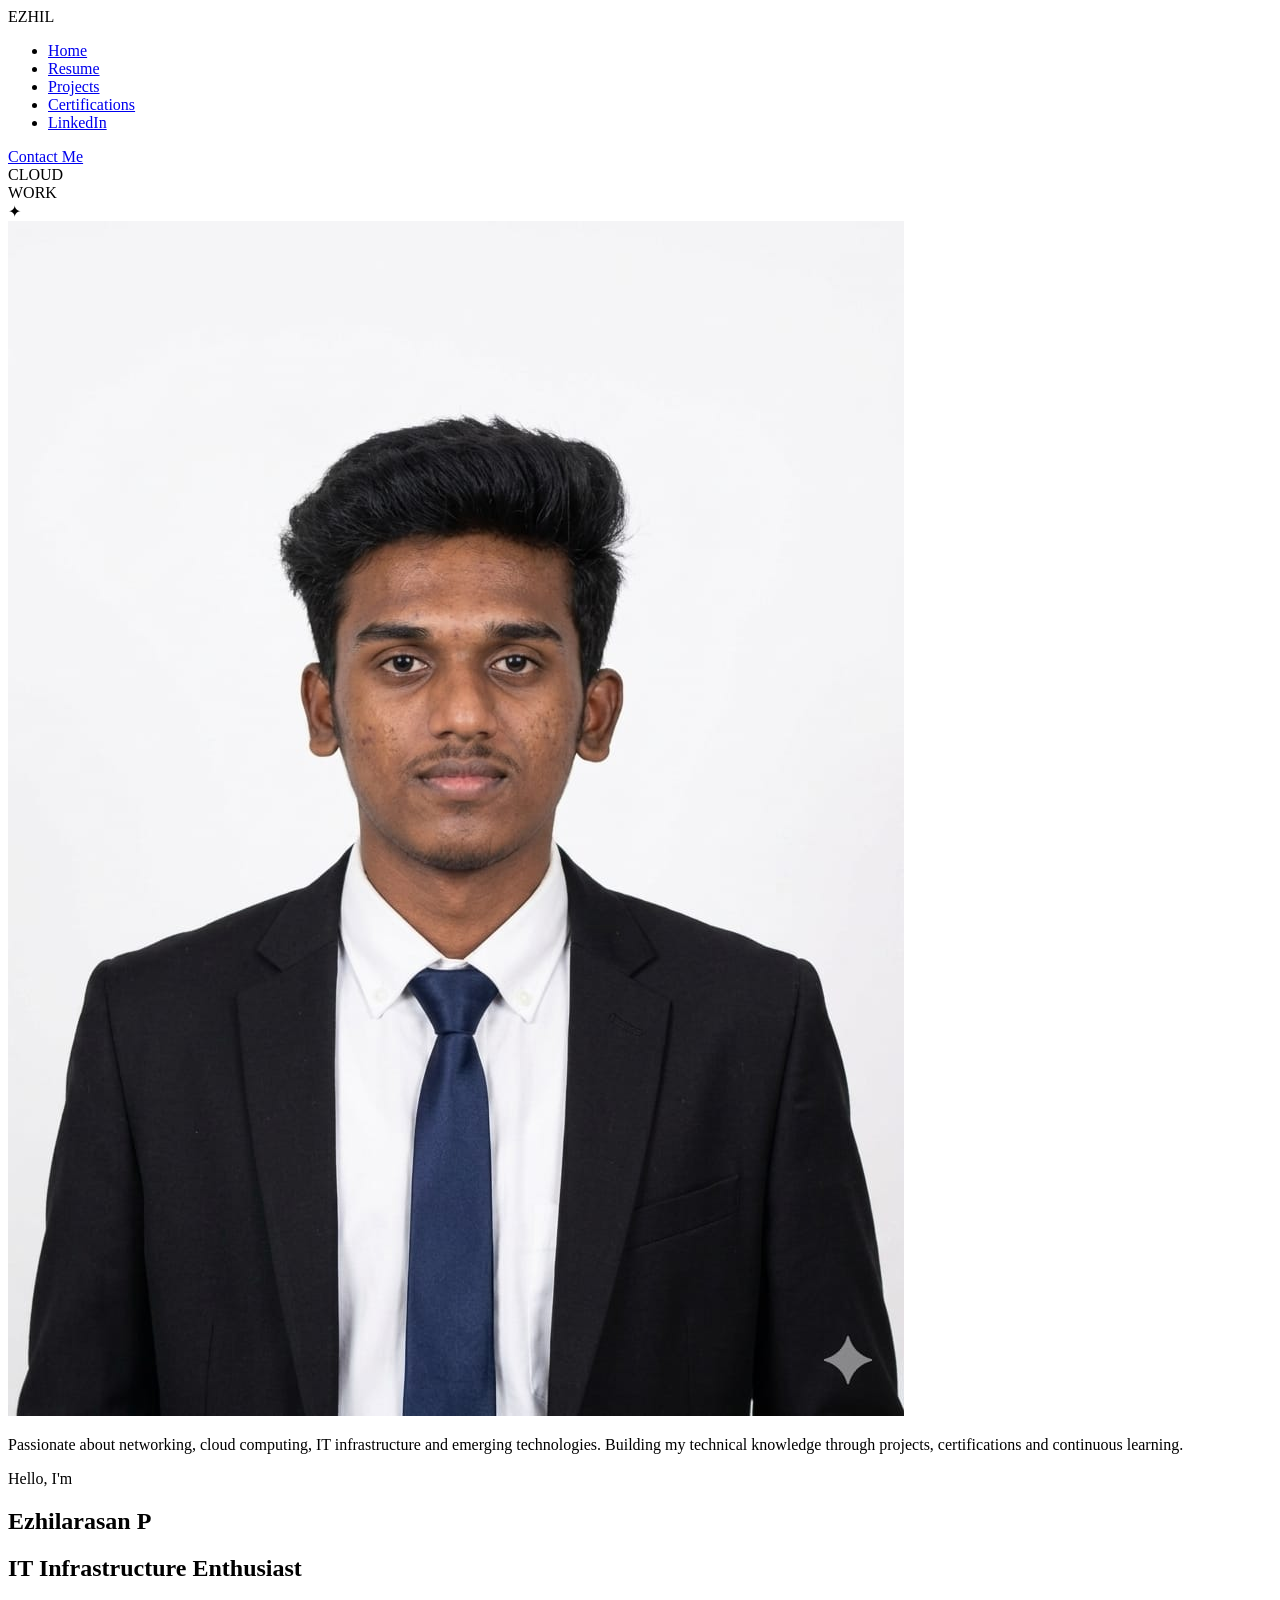
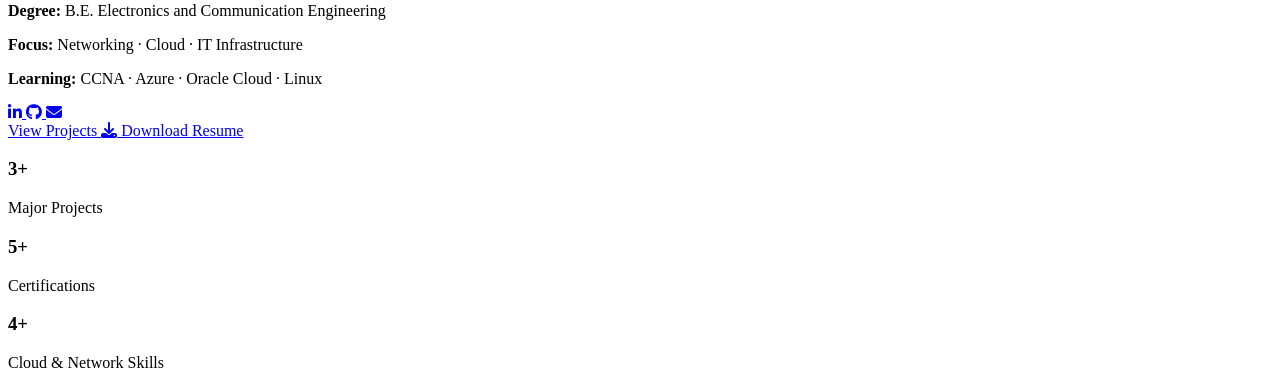
==== commit 3aab9468: "Refactor index.html for updated portfolio layout The HTML structure was updated to include a new hea" ====
--- a/index.html
+++ b/index.html
@@ -7,156 +7,93 @@
 
   <title>Ezhilarasan P | Portfolio</title>
 
-  <!-- Google Fonts -->
   <link rel="preconnect" href="https://fonts.googleapis.com">
   <link rel="preconnect" href="https://fonts.gstatic.com" crossorigin>
 
   <link href="https://fonts.googleapis.com/css2?family=Cormorant+Garamond:wght@400;500;600;700&family=Inter:wght@300;400;500;600;700&display=swap"
         rel="stylesheet">
 
-  <!-- Font Awesome -->
   <link rel="stylesheet"
         href="https://cdnjs.cloudflare.com/ajax/libs/font-awesome/6.5.2/css/all.min.css">
 
-  <!-- Main CSS -->
   <link rel="stylesheet" href="style.css">
 </head>
 
-
 <body>
 
-
-<!-- =====================================================
-     TOP NAVBAR
-===================================================== -->
-
-<header class="onepage-navbar">
-
-  <a href="#home" class="onepage-logo">
-    PORTFOLIO
+<header class="navbar">
+
+  <div class="logo">EZHIL</div>
+
+  <nav>
+    <ul class="nav-links">
+
+      <li>
+        <a href="index.html" class="active">Home</a>
+      </li>
+
+      <li>
+        <a href="about.html">Resume</a>
+      </li>
+
+      <li>
+        <a href="projects.html">Projects</a>
+      </li>
+
+      <li>
+        <a href="certificates.html">Certifications</a>
+      </li>
+
+      <li>
+        <a href="linkedin.html">LinkedIn</a>
+      </li>
+
+    </ul>
+  </nav>
+
+  <a href="contact.html" class="contact-btn">
+    Contact Me
   </a>
 
-  <!-- HAMBURGER -->
-  <button class="hamburger" id="hamburger" aria-label="Open menu">
-    <span></span>
-    <span></span>
-    <span></span>
-  </button>
-
 </header>
 
 
-<!-- =====================================================
-     SIDE MENU
-===================================================== -->
-
-<div class="menu-overlay" id="menuOverlay"></div>
-
-<aside class="side-menu" id="sideMenu">
-
-  <div class="side-menu-header">
-
-    <h2>PORTFOLIO</h2>
-
-    <button class="close-menu" id="closeMenu">
-      <i class="fa-solid fa-xmark"></i>
-    </button>
-
-  </div>
-
-
-  <nav class="side-nav">
-
-    <a href="#home">
-      <span>01</span>
-      Home
-    </a>
-
-    <a href="#resume">
-      <span>02</span>
-      Resume
-    </a>
-
-    <a href="#projects">
-      <span>03</span>
-      Projects
-    </a>
-
-    <a href="#certifications">
-      <span>04</span>
-      Certifications
-    </a>
-
-    <a href="#linkedin">
-      <span>05</span>
-      LinkedIn
-    </a>
-
-    <a href="#contact">
-      <span>06</span>
-      Contact
-    </a>
-
-  </nav>
-
-
-  <div class="side-socials">
-
-    <a href="https://www.linkedin.com/in/ezhilarasan-prabakaran-ezhil0369/"
-       target="_blank">
-      <i class="fa-brands fa-linkedin-in"></i>
-    </a>
-
-    <a href="https://github.com/Ezhilarasan0369"
-       target="_blank">
-      <i class="fa-brands fa-github"></i>
-    </a>
-
-    <a href="https://www.instagram.com/mr_criminal__rb"
-       target="_blank">
-      <i class="fa-brands fa-instagram"></i>
-    </a>
-
-    <a href="https://x.com/Ezhilarasan0369"
-       target="_blank">
-      <i class="fa-brands fa-x-twitter"></i>
-    </a>
-
-  </div>
-
-</aside>
-
-
-<!-- =====================================================
-     01 HOME
-===================================================== -->
-
-<section id="home" class="onepage-section home-section">
+<!-- HERO -->
+
+<main class="hero">
 
   <div class="bg-text">
     CLOUD<br>WORK
   </div>
 
 
-  <div class="home-left">
+  <!-- LEFT -->
+
+  <section class="hero-left">
 
     <div class="star">✦</div>
 
     <div class="photo-card">
-      <img src="ezhil.jpg" alt="Ezhilarasan P">
+      <img src="ezhil.jpg"
+           alt="Ezhilarasan P">
     </div>
 
     <p class="hero-desc">
+
       Passionate about networking, cloud computing,
       IT infrastructure and emerging technologies.
+
       Building my technical knowledge through projects,
       certifications and continuous learning.
+
     </p>
 
-  </div>
-
-
-  <div class="home-right">
+  </section>
+
+
+  <!-- RIGHT -->
+
+  <section class="hero-right">
 
     <p class="intro">
       Hello, I'm
@@ -167,8 +104,13 @@
     </h1>
 
     <h2 class="title">
+
       IT Infrastructure
-      <span>Enthusiast</span>
+
+      <span>
+        Enthusiast
+      </span>
+
     </h2>
 
 
@@ -185,57 +127,80 @@
       </p>
 
       <p>
-        <strong>Skills:</strong>
+        <strong>Learning:</strong>
         CCNA · Azure · Oracle Cloud · Linux
       </p>
 
     </div>
 
 
+    <!-- SOCIAL -->
+
     <div class="socials">
 
       <a href="https://www.linkedin.com/in/ezhilarasan-prabakaran-ezhil0369/"
-         target="_blank">
+         target="_blank"
+         title="LinkedIn">
+
         <i class="fa-brands fa-linkedin-in"></i>
-      </a>
+
+      </a>
+
 
       <a href="https://github.com/Ezhilarasan0369"
-         target="_blank">
+         target="_blank"
+         title="GitHub">
+
         <i class="fa-brands fa-github"></i>
-      </a>
-
-      <a href="mailto:ezhilarasan0369@gmail.com">
+
+      </a>
+
+
+      <a href="contact.html"
+         title="Contact">
+
         <i class="fa-solid fa-envelope"></i>
-      </a>
-
-    </div>
-
+
+      </a>
+
+    </div>
+
+
+    <!-- BUTTONS -->
 
     <div class="hero-buttons">
 
-      <a href="#projects" class="btn primary">
+      <a href="projects.html"
+         class="btn primary">
+
         View Projects
-      </a>
+
+      </a>
+
 
       <a href="resume.docx"
          class="btn secondary"
          download>
+
         <i class="fa-solid fa-download"></i>
         Download Resume
-      </a>
-
-    </div>
-
+
+      </a>
+
+    </div>
+
+
+    <!-- STATS -->
 
     <div class="stats">
 
       <div class="stat">
         <h3>3+</h3>
-        <p>Projects</p>
+        <p>Major Projects</p>
       </div>
 
       <div class="stat">
-        <h3>8+</h3>
+        <h3>5+</h3>
         <p>Certifications</p>
       </div>
 
@@ -246,1070 +211,9 @@
 
     </div>
 
-  </div>
-
-
-  <a href="#resume" class="next-section">
-    <span>Scroll</span>
-    <i class="fa-solid fa-arrow-down"></i>
-  </a>
-
-</section>
-
-
-<!-- =====================================================
-     02 RESUME
-===================================================== -->
-
-<section id="resume" class="onepage-section resume-onepage">
-
-  <div class="section-heading">
-
-    <p>ABOUT ME</p>
-
-    <h2>
-      My <span>Resume</span>
-    </h2>
-
-    <div class="heading-line"></div>
-
-  </div>
-
-
-  <div class="resume-onepage-top">
-
-    <div class="resume-about">
-
-      <h3>
-        Ezhilarasan P
-      </h3>
-
-      <p>
-        I am a final-year B.E. Electronics and Communication
-        Engineering student with a strong interest in
-        IT Infrastructure, Networking, Cloud Computing
-        and emerging technologies.
-      </p>
-
-      <p>
-        I continuously develop my technical knowledge
-        through certifications, practical projects and
-        hands-on learning.
-      </p>
-
-      <a href="resume.docx"
-         class="btn primary"
-         download>
-        <i class="fa-solid fa-download"></i>
-        Download Resume
-      </a>
-
-    </div>
-
-
-    <div class="resume-small-photo">
-
-      <img src="ezhil.jpg" alt="Ezhilarasan P">
-
-    </div>
-
-  </div>
-
-
-  <div class="onepage-card-grid">
-
-
-    <!-- EDUCATION -->
-
-    <article class="onepage-card">
-
-      <div class="card-icon">
-        <i class="fa-solid fa-graduation-cap"></i>
-      </div>
-
-      <h3>Education</h3>
-
-      <span class="card-highlight">
-        2023 – 2027
-      </span>
-
-      <h4>
-        B.E. Electronics and Communication Engineering
-      </h4>
-
-      <p>
-        Karpagam Institute of Technology,
-        Coimbatore.
-      </p>
-
-    </article>
-
-
-    <!-- CAREER -->
-
-    <article class="onepage-card">
-
-      <div class="card-icon">
-        <i class="fa-solid fa-bullseye"></i>
-      </div>
-
-      <h3>Career Focus</h3>
-
-      <h4>
-        IT Infrastructure
-      </h4>
-
-      <p>
-        Interested in Networking, Cloud Computing,
-        System Administration and IT Infrastructure.
-      </p>
-
-    </article>
-
-
-    <!-- SKILLS -->
-
-    <article class="onepage-card">
-
-      <div class="card-icon">
-        <i class="fa-solid fa-laptop-code"></i>
-      </div>
-
-      <h3>Technical Skills</h3>
-
-      <div class="onepage-tags">
-
-        <span>Networking</span>
-        <span>CCNA</span>
-        <span>Azure</span>
-        <span>Oracle Cloud</span>
-        <span>Linux</span>
-        <span>Python</span>
-        <span>Java</span>
-        <span>IoT</span>
-
-      </div>
-
-    </article>
-
-
-    <!-- LEARNING -->
-
-    <article class="onepage-card">
-
-      <div class="card-icon">
-        <i class="fa-solid fa-book-open"></i>
-      </div>
-
-      <h3>Currently Learning</h3>
-
-      <div class="onepage-tags">
-
-        <span>Networking</span>
-        <span>Linux</span>
-        <span>Cloud</span>
-        <span>IT Infrastructure</span>
-
-      </div>
-
-    </article>
-
-  </div>
-
-
-  <a href="#projects" class="section-down">
-    Projects
-    <i class="fa-solid fa-arrow-down"></i>
-  </a>
-
-</section>
-
-
-<!-- =====================================================
-     03 PROJECTS
-===================================================== -->
-
-<section id="projects" class="onepage-section projects-onepage">
-
-  <div class="section-heading">
-
-    <p>MY WORK</p>
-
-    <h2>
-      Featured <span>Projects</span>
-    </h2>
-
-    <div class="heading-line"></div>
-
-  </div>
-
-
-  <div class="onepage-project-grid">
-
-
-    <!-- PROJECT 1 -->
-
-    <article class="onepage-project-card">
-
-      <div class="project-image-wrap">
-
-        <img src="smart-glove.png"
-             alt="Smart Glove Project">
-
-        <span>IoT / Wearable</span>
-
-      </div>
-
-
-      <div class="onepage-project-content">
-
-        <p class="project-number">
-          PROJECT 01
-        </p>
-
-        <h3>
-          Smart Glove with Integrated Sensors
-        </h3>
-
-        <p>
-          Wearable smart glove using flex sensors
-          to detect finger movements and gestures
-          for gesture-based applications.
-        </p>
-
-        <div class="onepage-tags">
-
-          <span>Arduino</span>
-          <span>Flex Sensor</span>
-          <span>IoT</span>
-          <span>Embedded Systems</span>
-
-        </div>
-
-      </div>
-
-    </article>
-
-
-    <!-- PROJECT 2 -->
-
-    <article class="onepage-project-card">
-
-      <div class="project-image-wrap">
-
-        <img src="gesture-recognition.png"
-             alt="Gesture Recognition Project">
-
-        <span>Computer Vision</span>
-
-      </div>
-
-
-      <div class="onepage-project-content">
-
-        <p class="project-number">
-          PROJECT 02
-        </p>
-
-        <h3>
-          Gesture Recognition System
-        </h3>
-
-        <p>
-          Real-time hand gesture recognition using
-          webcam-based computer vision for touchless
-          human-computer interaction.
-        </p>
-
-        <div class="onepage-tags">
-
-          <span>Python</span>
-          <span>OpenCV</span>
-          <span>MediaPipe</span>
-          <span>Computer Vision</span>
-
-        </div>
-
-      </div>
-
-    </article>
-
-  </div>
-
-
-  <a href="#certifications" class="section-down">
-    Certifications
-    <i class="fa-solid fa-arrow-down"></i>
-  </a>
-
-</section>
-
-
-<!-- =====================================================
-     04 CERTIFICATIONS
-===================================================== -->
-
-<section id="certifications"
-         class="onepage-section certifications-onepage">
-
-  <div class="section-heading">
-
-    <p>MY CREDENTIALS</p>
-
-    <h2>
-      Professional <span>Certifications</span>
-    </h2>
-
-    <div class="heading-line"></div>
-
-    <p class="section-description">
-      Certifications in networking, cloud computing,
-      DevOps, AI and emerging technologies.
-    </p>
-
-  </div>
-
-
-  <div class="onepage-cert-grid">
-
-
-    <!-- AZURE -->
-
-    <article class="onepage-cert-card">
-
-      <div class="onepage-cert-image">
-
-        <img src="azure-certificate.png"
-             alt="Azure Fundamentals">
-
-      </div>
-
-      <div class="onepage-cert-content">
-
-        <span>Microsoft</span>
-
-        <h3>
-          Azure Fundamentals (AZ-900)
-        </h3>
-
-        <p>
-          Cloud concepts, Azure services,
-          security and governance.
-        </p>
-
-      </div>
-
-    </article>
-
-
-    <!-- CCNA INTRO -->
-
-    <article class="onepage-cert-card">
-
-      <div class="onepage-cert-image">
-
-        <img src="ccna-introduction.png"
-             alt="CCNA Introduction to Networks">
-
-      </div>
-
-      <div class="onepage-cert-content">
-
-        <span>Cisco Networking Academy</span>
-
-        <h3>
-          CCNA: Introduction to Networks
-        </h3>
-
-        <p>
-          Networking fundamentals and foundational
-          Cisco networking concepts.
-        </p>
-
-      </div>
-
-    </article>
-
-
-    <!-- CCNA SRWE -->
-
-    <article class="onepage-cert-card">
-
-      <div class="onepage-cert-image">
-
-        <img src="ccna-switching-routing.png"
-             alt="CCNA Switching Routing Wireless">
-
-      </div>
-
-      <div class="onepage-cert-content">
-
-        <span>Cisco Networking Academy</span>
-
-        <h3>
-          CCNA: Switching, Routing & Wireless
-        </h3>
-
-        <p>
-          Switching, routing, VLAN and
-          wireless networking concepts.
-        </p>
-
-      </div>
-
-    </article>
-
-
-    <!-- CCNA ENTERPRISE -->
-
-    <article class="onepage-cert-card">
-
-      <div class="onepage-cert-image">
-
-        <img src="ccna-enterprise.png"
-             alt="CCNA Enterprise Networking">
-
-      </div>
-
-      <div class="onepage-cert-content">
-
-        <span>Cisco Networking Academy</span>
-
-        <h3>
-          Enterprise Networking, Security & Automation
-        </h3>
-
-        <p>
-          Enterprise networking, network security
-          and automation concepts.
-        </p>
-
-      </div>
-
-    </article>
-
-
-    <!-- NETWORKING BASICS -->
-
-    <article class="onepage-cert-card">
-
-      <div class="onepage-cert-image">
-
-        <img src="networking-basics.png"
-             alt="Networking Basics">
-
-      </div>
-
-      <div class="onepage-cert-content">
-
-        <span>Cisco Networking Academy</span>
-
-        <h3>
-          Networking Basics
-        </h3>
-
-        <p>
-          Fundamental networking concepts
-          and infrastructure basics.
-        </p>
-
-      </div>
-
-    </article>
-
-
-    <!-- ORACLE -->
-
-    <article class="onepage-cert-card">
-
-      <div class="onepage-cert-image">
-
-        <img src="oracle-certificate.png"
-             alt="Oracle DevOps">
-
-      </div>
-
-      <div class="onepage-cert-content">
-
-        <span>Oracle University</span>
-
-        <h3>
-          OCI 2025 DevOps Professional
-        </h3>
-
-        <p>
-          Oracle Cloud Infrastructure and
-          cloud-native DevOps practices.
-        </p>
-
-      </div>
-
-    </article>
-
-
-    <!-- GOOGLE -->
-
-    <article class="onepage-cert-card">
-
-      <div class="onepage-cert-image">
-
-        <img src="google-ai-certificate.png"
-             alt="Google Introduction to AI">
-
-      </div>
-
-      <div class="onepage-cert-content">
-
-        <span>Google / Coursera</span>
-
-        <h3>
-          Introduction to AI
-        </h3>
-
-        <p>
-          Artificial Intelligence fundamentals
-          and practical AI concepts.
-        </p>
-
-      </div>
-
-    </article>
-
-
-    <!-- NOVITECH -->
-
-    <article class="onepage-cert-card">
-
-      <div class="onepage-cert-image">
-
-        <img src="novitech-data-mastery.png"
-             alt="Data Mastery">
-
-      </div>
-
-      <div class="onepage-cert-content">
-
-        <span>NoviTech</span>
-
-        <h3>
-          Bootcamp on Data Mastery
-        </h3>
-
-        <p>
-          Skill development program focused
-          on data and technology.
-        </p>
-
-      </div>
-
-    </article>
-
-  </div>
-
-
-  <a href="#linkedin" class="section-down">
-    LinkedIn
-    <i class="fa-solid fa-arrow-down"></i>
-  </a>
-
-</section>
-
-
-<!-- =====================================================
-     05 LINKEDIN
-===================================================== -->
-
-<section id="linkedin"
-         class="onepage-section linkedin-onepage">
-
-  <div class="section-heading">
-
-    <p>PROFESSIONAL UPDATES</p>
-
-    <h2>
-      Recent <span>LinkedIn Posts</span>
-    </h2>
-
-    <div class="heading-line"></div>
-
-  </div>
-
-
-  <div class="linkedin-profile-button">
-
-    <a href="https://www.linkedin.com/in/ezhilarasan-prabakaran-ezhil0369/"
-       target="_blank"
-       class="btn primary">
-
-      <i class="fa-brands fa-linkedin"></i>
-      View LinkedIn Profile
-
-    </a>
-
-  </div>
-
-
-  <div class="linkedin-post-grid">
-
-
-    <!-- POST 1 -->
-
-    <article class="linkedin-post-card">
-
-      <img src="azure-certificate.png"
-           alt="Azure LinkedIn Post">
-
-      <div>
-
-        <span>
-          <i class="fa-brands fa-linkedin"></i>
-          Certification
-        </span>
-
-        <h3>
-          Microsoft Azure Fundamentals
-        </h3>
-
-        <p>
-          Sharing my Microsoft Azure Fundamentals
-          certification achievement.
-        </p>
-
-        <a href="https://www.linkedin.com/posts/ezhilarasan-prabakaran-ezhil0369_certificate-activity-7439891215870984192-npHC"
-           target="_blank">
-          View Post
-          <i class="fa-solid fa-arrow-up-right-from-square"></i>
-        </a>
-
-      </div>
-
-    </article>
-
-
-    <!-- POST 2 -->
-
-    <article class="linkedin-post-card">
-
-      <img src="oracle-certificate.png"
-           alt="Oracle LinkedIn Post">
-
-      <div>
-
-        <span>
-          <i class="fa-brands fa-linkedin"></i>
-          Certification
-        </span>
-
-        <h3>
-          Oracle Cloud DevOps Professional
-        </h3>
-
-        <p>
-          Sharing my Oracle Cloud Infrastructure
-          DevOps Professional achievement.
-        </p>
-
-        <a href="https://www.linkedin.com/posts/ezhilarasan-prabakaran-ezhil0369_oracle-cloud-certificate-activity-7392563174409101312-w4ws"
-           target="_blank">
-          View Post
-          <i class="fa-solid fa-arrow-up-right-from-square"></i>
-        </a>
-
-      </div>
-
-    </article>
-
-
-    <!-- POST 3 -->
-
-    <article class="linkedin-post-card">
-
-      <img src="google-ai-certificate.png"
-           alt="Google AI LinkedIn Post">
-
-      <div>
-
-        <span>
-          <i class="fa-brands fa-linkedin"></i>
-          Certification
-        </span>
-
-        <h3>
-          Google Introduction to AI
-        </h3>
-
-        <p>
-          Sharing my Google Introduction to AI
-          learning achievement.
-        </p>
-
-        <a href="https://www.linkedin.com/posts/ezhilarasan-prabakaran-ezhil0369_coursera-certificate-activity-7391464523372826624-i1_Z"
-           target="_blank">
-          View Post
-          <i class="fa-solid fa-arrow-up-right-from-square"></i>
-        </a>
-
-      </div>
-
-    </article>
-
-  </div>
-
-
-  <a href="#contact" class="section-down">
-    Contact
-    <i class="fa-solid fa-arrow-down"></i>
-  </a>
-
-</section>
-
-
-<!-- =====================================================
-     06 CONTACT
-===================================================== -->
-
-<section id="contact"
-         class="onepage-section contact-onepage">
-
-  <div class="section-heading">
-
-    <p>GET IN TOUCH</p>
-
-    <h2>
-      Let's <span>Connect</span>
-    </h2>
-
-    <div class="heading-line"></div>
-
-  </div>
-
-
-  <div class="onepage-contact-grid">
-
-
-    <!-- CONTACT INFO -->
-
-    <div class="contact-onepage-left">
-
-      <h3>
-        Let's Build Something Together
-      </h3>
-
-      <p>
-        I'm interested in opportunities related to
-        IT Infrastructure, Networking, Cloud Computing
-        and emerging technologies.
-      </p>
-
-
-      <div class="onepage-contact-links">
-
-
-        <!-- EMAIL -->
-
-        <a href="mailto:ezhilarasan0369@gmail.com">
-
-          <i class="fa-solid fa-envelope"></i>
-
-          <div>
-            <span>Email</span>
-            <strong>
-              ezhilarasan0369@gmail.com
-            </strong>
-          </div>
-
-        </a>
-
-
-        <!-- LINKEDIN -->
-
-        <a href="https://www.linkedin.com/in/ezhilarasan-prabakaran-ezhil0369/"
-           target="_blank">
-
-          <i class="fa-brands fa-linkedin-in"></i>
-
-          <div>
-            <span>LinkedIn</span>
-            <strong>
-              Ezhilarasan P
-            </strong>
-          </div>
-
-        </a>
-
-
-        <!-- GITHUB -->
-
-        <a href="https://github.com/Ezhilarasan0369"
-           target="_blank">
-
-          <i class="fa-brands fa-github"></i>
-
-          <div>
-            <span>GitHub</span>
-            <strong>
-              Ezhilarasan0369
-            </strong>
-          </div>
-
-        </a>
-
-
-        <!-- INSTAGRAM -->
-
-        <a href="https://www.instagram.com/mr_criminal__rb"
-           target="_blank">
-
-          <i class="fa-brands fa-instagram"></i>
-
-          <div>
-            <span>Instagram</span>
-            <strong>
-              @mr_criminal__rb
-            </strong>
-          </div>
-
-        </a>
-
-
-        <!-- X -->
-
-        <a href="https://x.com/Ezhilarasan0369"
-           target="_blank">
-
-          <i class="fa-brands fa-x-twitter"></i>
-
-          <div>
-            <span>X</span>
-            <strong>
-              @Ezhilarasan0369
-            </strong>
-          </div>
-
-        </a>
-
-      </div>
-
-    </div>
-
-
-    <!-- CONTACT FORM -->
-
-    <form class="onepage-contact-form"
-          action="mailto:ezhilarasan0369@gmail.com"
-          method="post"
-          enctype="text/plain">
-
-      <div>
-
-        <label for="name">
-          Name
-        </label>
-
-        <input id="name"
-               type="text"
-               name="Name"
-               placeholder="Your name"
-               required>
-
-      </div>
-
-
-      <div>
-
-        <label for="email">
-          Email
-        </label>
-
-        <input id="email"
-               type="email"
-               name="Email"
-               placeholder="Your email"
-               required>
-
-      </div>
-
-
-      <div>
-
-        <label for="subject">
-          Subject
-        </label>
-
-        <input id="subject"
-               type="text"
-               name="Subject"
-               placeholder="Subject"
-               required>
-
-      </div>
-
-
-      <div>
-
-        <label for="message">
-          Message
-        </label>
-
-        <textarea id="message"
-                  name="Message"
-                  rows="6"
-                  placeholder="Write your message..."
-                  required></textarea>
-
-      </div>
-
-
-      <button type="submit">
-
-        <i class="fa-solid fa-paper-plane"></i>
-        Send Message
-
-      </button>
-
-    </form>
-
-  </div>
-
-
-  <!-- SOCIAL ICONS -->
-
-  <div class="contact-bottom-socials">
-
-    <a href="https://www.linkedin.com/in/ezhilarasan-prabakaran-ezhil0369/"
-       target="_blank">
-      <i class="fa-brands fa-linkedin-in"></i>
-    </a>
-
-    <a href="https://github.com/Ezhilarasan0369"
-       target="_blank">
-      <i class="fa-brands fa-github"></i>
-    </a>
-
-    <a href="https://www.instagram.com/mr_criminal__rb"
-       target="_blank">
-      <i class="fa-brands fa-instagram"></i>
-    </a>
-
-    <a href="https://x.com/Ezhilarasan0369"
-       target="_blank">
-      <i class="fa-brands fa-x-twitter"></i>
-    </a>
-
-    <a href="mailto:ezhilarasan0369@gmail.com">
-      <i class="fa-solid fa-envelope"></i>
-    </a>
-
-  </div>
-
-
-  <a href="#home" class="back-top">
-
-    <i class="fa-solid fa-arrow-up"></i>
-    Back to Top
-
-  </a>
-
-</section>
-
-
-<!-- =====================================================
-     FOOTER
-===================================================== -->
-
-<footer class="onepage-footer">
-
-  <p>
-    © 2026 Ezhilarasan P. Built with HTML & CSS.
-  </p>
-
-</footer>
-
-
-<!-- =====================================================
-     JAVASCRIPT
-===================================================== -->
-
-<script>
-
-  const hamburger =
-    document.getElementById("hamburger");
-
-  const sideMenu =
-    document.getElementById("sideMenu");
-
-  const menuOverlay =
-    document.getElementById("menuOverlay");
-
-  const closeMenu =
-    document.getElementById("closeMenu");
-
-
-  function openMenu(){
-
-    sideMenu.classList.add("open");
-
-    menuOverlay.classList.add("show");
-
-    document.body.classList.add("menu-open");
-
-  }
-
-
-  function closeNavigation(){
-
-    sideMenu.classList.remove("open");
-
-    menuOverlay.classList.remove("show");
-
-    document.body.classList.remove("menu-open");
-
-  }
-
-
-  hamburger.addEventListener(
-    "click",
-    openMenu
-  );
-
-
-  closeMenu.addEventListener(
-    "click",
-    closeNavigation
-  );
-
-
-  menuOverlay.addEventListener(
-    "click",
-    closeNavigation
-  );
-
-
-  document
-    .querySelectorAll(".side-nav a")
-    .forEach(link => {
-
-      link.addEventListener(
-        "click",
-        closeNavigation
-      );
-
-    });
-
-
-  document.addEventListener(
-    "keydown",
-    event => {
-
-      if(event.key === "Escape"){
-        closeNavigation();
-      }
-
-    }
-  );
-
-</script>
-
+  </section>
+
+</main>
 
 </body>
 </html>
--- a/style.css
+++ b/style.css
@@ -1,1623 +1,25 @@
-/* =========================================
-   GLOBAL
-========================================= */
-
-*{
-  margin:0;
-  padding:0;
-  box-sizing:border-box;
-}
-
-html{
-  scroll-behavior:smooth;
-}
-
-body{
-  font-family:'Inter',sans-serif;
-  background:#18311f;
-  color:#f5f0e6;
-  overflow-x:hidden;
-}
-
-
-/* =========================================
-   NAVBAR
-========================================= */
-
-.navbar{
-  width:100%;
-  padding:25px 60px;
-  display:flex;
-  justify-content:space-between;
-  align-items:center;
-  position:sticky;
-  top:0;
-  z-index:100;
-  background:rgba(24,49,31,0.9);
-  backdrop-filter:blur(10px);
-}
-
-.logo{
-  font-family:'Cormorant Garamond',serif;
-  font-size:2rem;
-  font-weight:700;
-  color:#f4b942;
-}
-
-.nav-links{
-  display:flex;
-  list-style:none;
-  gap:40px;
-}
-
-.nav-links a{
-  text-decoration:none;
-  color:#f5f0e6;
-  font-weight:500;
-  transition:0.3s;
-}
-
-.nav-links a:hover,
-.nav-links a.active{
-  color:#f4b942;
-}
-
-.contact-btn{
-  background:#f4b942;
-  color:#18311f;
-  padding:12px 24px;
-  border-radius:30px;
-  text-decoration:none;
-  font-weight:700;
-}
-
-
-/* =========================================
-   HERO
-========================================= */
-
-.hero{
-  width:100%;
-  min-height:90vh;
-  display:grid;
-  grid-template-columns:1fr 1fr;
-  align-items:center;
-  padding:40px 60px;
-  position:relative;
-}
-
-.bg-text{
-  position:absolute;
-  top:20px;
-  left:80px;
-  font-family:'Cormorant Garamond',serif;
-  font-size:8rem;
-  line-height:0.85;
-  color:rgba(244,185,66,0.12);
-  font-weight:700;
-  z-index:1;
-}
-
-.hero-left,
-.hero-right{
-  position:relative;
-  z-index:2;
-}
-
-.star{
-  font-size:2rem;
-  color:#f4b942;
-  margin-bottom:20px;
-}
-
-.photo-card{
-  width:420px;
-  height:500px;
-  background:#c96b3b;
-  border-radius:20px;
-  overflow:hidden;
-  box-shadow:0 20px 50px rgba(0,0,0,0.35);
-}
-
-.photo-card img{
-  width:100%;
-  height:100%;
-  object-fit:cover;
-}
-
-.hero-desc{
-  margin-top:25px;
-  max-width:420px;
-  color:#e7dcc7;
-  line-height:1.7;
-}
-
-.intro{
-  color:#d9ccb4;
-  margin-bottom:10px;
-}
-
-.name{
-  font-family:'Cormorant Garamond',serif;
-  font-size:2.5rem;
-  margin-bottom:10px;
-}
-
-.title{
-  font-family:'Cormorant Garamond',serif;
-  font-size:5rem;
-  line-height:0.95;
-  margin-bottom:25px;
-}
-
-.title span{
-  display:block;
-  color:#f4b942;
-}
-
-.info p{
-  margin-bottom:10px;
-  color:#efe6d2;
-}
-
-
-/* =========================================
-   SOCIAL LINKS
-========================================= */
-
-.socials{
-  display:flex;
-  gap:15px;
-  margin:25px 0;
-}
-
-.socials a{
-  width:48px;
-  height:48px;
-  display:flex;
-  align-items:center;
-  justify-content:center;
-  border-radius:50%;
-  background:rgba(255,255,255,0.08);
-  color:#f5f0e6;
-  text-decoration:none;
-  transition:0.3s;
-}
-
-.socials a:hover{
-  background:#f4b942;
-  color:#18311f;
-  transform:translateY(-4px);
-}
-
-
-/* =========================================
-   HERO BUTTONS
-========================================= */
-
-.hero-buttons{
-  display:flex;
-  gap:15px;
-  margin-bottom:30px;
-}
-
-.btn{
-  padding:14px 28px;
-  border-radius:30px;
-  text-decoration:none;
-  font-weight:700;
-  transition:0.3s;
-}
-
-.btn.primary{
-  background:#f4b942;
-  color:#18311f;
-}
-
-.btn.secondary{
-  border:1px solid rgba(255,255,255,0.25);
-  color:#f5f0e6;
-}
-
-.btn:hover{
-  transform:translateY(-3px);
-}
-
-
-/* =========================================
-   STATS
-========================================= */
-
-.stats{
-  display:flex;
-  gap:20px;
-  flex-wrap:wrap;
-}
-
-.stat{
-  background:rgba(255,255,255,0.06);
-  border:1px solid rgba(244,185,66,0.18);
-  border-radius:18px;
-  padding:20px;
-  min-width:150px;
-}
-
-.stat h3{
-  color:#f4b942;
-  font-size:2rem;
-}
-
-.stat p{
-  color:#e7dcc7;
-}
-
-
-/* =========================================
-   SCROLL DOWN
-========================================= */
-
-.scroll-down{
-  width:110px;
-  height:110px;
-  margin:0 auto 40px;
-  border-radius:50%;
-  background:#f4b942;
-  display:flex;
-  align-items:center;
-  justify-content:center;
-}
-
-.scroll-down a{
-  color:#18311f;
-  text-decoration:none;
-  font-weight:700;
-  text-align:center;
-}
-
-
-/* =========================================
-   RESUME PAGE
-========================================= */
-
-.resume-page{
-  padding:40px 60px 80px;
-  background:#f5f0e6;
-  color:#111;
-}
-
-.resume-hero{
-  display:grid;
-  grid-template-columns:1.2fr 1fr;
-  gap:60px;
-  align-items:center;
-  margin-bottom:70px;
-}
-
-.resume-text h1{
-  font-family:'Cormorant Garamond',serif;
-  font-size:4.5rem;
-  line-height:0.95;
-  margin-bottom:25px;
-}
-
-.resume-text p{
-  font-size:1.05rem;
-  line-height:1.8;
-  margin-bottom:25px;
-  max-width:560px;
-}
-
-.resume-photo{
-  width:100%;
-  max-width:380px;
-  aspect-ratio:4/5;
-  background:#26472d;
-  border-radius:28px;
-  overflow:hidden;
-  justify-self:center;
-  box-shadow:0 20px 45px rgba(0,0,0,0.15);
-}
-
-.resume-photo img{
-  width:100%;
-  height:100%;
-  object-fit:cover;
-}
-
-.resume-grid{
-  display:grid;
-  grid-template-columns:repeat(auto-fit,minmax(320px,1fr));
-  gap:30px;
-}
-
-.resume-card{
-  background:#18311f;
-  color:#f5f0e6;
-  border-radius:26px;
-  padding:32px;
-  border:1px solid rgba(244,185,66,0.12);
-}
-
-.resume-card h2{
-  font-family:'Cormorant Garamond',serif;
-  font-size:2.3rem;
-  color:#f4b942;
-  margin-bottom:24px;
-}
-
-.timeline-item{
-  display:flex;
-  gap:18px;
-  margin-bottom:22px;
-}
-
-.year{
-  min-width:96px;
-  font-weight:700;
-  color:#f4b942;
-}
-
-.timeline-item h3{
-  margin-bottom:6px;
-}
-
-.timeline-item p{
-  color:#e7dcc7;
-  line-height:1.6;
-}
-
-.skill-tags{
-  display:flex;
-  flex-wrap:wrap;
-  gap:12px;
-}
-
-.skill-tags span{
-  background:#f4b942;
-  color:#18311f;
-  padding:10px 16px;
-  border-radius:999px;
-  font-size:0.92rem;
-  font-weight:700;
-}
-
-.cert-list{
-  list-style:none;
-  display:flex;
-  flex-direction:column;
-  gap:16px;
-}
-
-.cert-list li{
-  padding-left:18px;
-  position:relative;
-  line-height:1.7;
-}
-
-.cert-list li::before{
-  content:'✦';
-  position:absolute;
-  left:0;
-  color:#f4b942;
-}
-
-.language-grid{
-  display:grid;
-  grid-template-columns:1fr 1fr;
-  gap:18px;
-}
-
-.language-item{
-  background:rgba(255,255,255,0.06);
-  border:1px solid rgba(244,185,66,0.18);
-  border-radius:18px;
-  padding:22px;
-  text-align:center;
-}
-
-.language-item h3{
-  font-family:'Cormorant Garamond',serif;
-  font-size:1.8rem;
-  margin-bottom:8px;
-}
-
-
-/* =========================================
-   PROJECTS PAGE
-========================================= */
-
-.projects-page{
-  padding:40px 60px 80px;
-}
-
-.page-title{
-  text-align:center;
-  margin-bottom:50px;
-}
-
-.page-title h1{
-  font-family:'Cormorant Garamond',serif;
-  font-size:4.5rem;
-  color:#fff7e8;
-}
-
-.page-title p{
-  color:#d9ccb4;
-  margin-top:10px;
-}
-
-.project-grid{
-  display:grid;
-  grid-template-columns:repeat(auto-fit,minmax(340px,1fr));
-  gap:30px;
-  margin-bottom:70px;
-}
-
-.project-card{
-  background:rgba(255,255,255,0.06);
-  border:1px solid rgba(244,185,66,0.18);
-  border-radius:28px;
-  padding:30px;
-  backdrop-filter:blur(10px);
-  transition:0.3s ease;
-}
-
-.project-card:hover{
-  transform:translateY(-6px);
-  border-color:#f4b942;
-  box-shadow:0 15px 35px rgba(0,0,0,0.25);
-}
-
-.project-header{
-  display:flex;
-  justify-content:space-between;
-  align-items:center;
-  margin-bottom:18px;
-}
-
-.project-tag{
-  background:#f4b942;
-  color:#18311f;
-  padding:8px 14px;
-  border-radius:999px;
-  font-size:0.85rem;
-  font-weight:700;
-}
-
-.project-year{
-  color:#d9ccb4;
-}
-
-.project-card h2{
-  font-family:'Cormorant Garamond',serif;
-  font-size:2rem;
-  margin-bottom:14px;
-}
-
-.project-card p{
-  color:#e7dcc7;
-  line-height:1.7;
-  margin-bottom:20px;
-}
-
-.project-tech{
-  display:flex;
-  flex-wrap:wrap;
-  gap:10px;
-}
-
-.project-tech span{
-  background:rgba(255,255,255,0.08);
-  border:1px solid rgba(244,185,66,0.18);
-  padding:8px 14px;
-  border-radius:999px;
-  font-size:0.85rem;
-}
-
-
-/* =========================================
-   PROJECT IMAGES
-========================================= */
-
-.project-image{
-  width:100%;
-  height:260px;
-  overflow:hidden;
-  border-radius:18px;
-  margin-bottom:22px;
-  background:#fff;
-}
-
-.project-image img{
-  width:100%;
-  height:100%;
-  object-fit:cover;
-  display:block;
-  transition:0.4s ease;
-}
-
-.project-card:hover .project-image img{
-  transform:scale(1.04);
-}
-
-
-/* =========================================
-   ACHIEVEMENTS
-========================================= */
-
-.achievement-section h2{
-  font-family:'Cormorant Garamond',serif;
-  font-size:3rem;
-  color:#f4b942;
-  text-align:center;
-  margin-bottom:30px;
-}
-
-.achievement-grid{
-  display:grid;
-  grid-template-columns:repeat(auto-fit,minmax(240px,1fr));
-  gap:24px;
-}
-
-.achievement-card{
-  background:rgba(255,255,255,0.06);
-  border:1px solid rgba(244,185,66,0.18);
-  border-radius:24px;
-  padding:28px;
-  text-align:center;
-}
-
-.achievement-icon{
-  font-size:2.5rem;
-  margin-bottom:14px;
-}
-
-
-/* =========================================
-   CERTIFICATIONS
-========================================= */
-
-.certifications-section{
-  padding:80px 60px;
-  background:#18311f;
-  color:#f5f0e6;
-}
-
-.section-heading{
-  margin-bottom:40px;
-}
-
-.section-heading h2{
-  font-family:'Cormorant Garamond',serif;
-  font-size:3.5rem;
-  color:#fff7e8;
-  margin-bottom:8px;
-}
-
-.section-heading h2 span{
-  color:#f4b942;
-}
-
-.section-heading p{
-  color:#d9ccb4;
-  line-height:1.6;
-}
-
-.certificate-grid{
-  display:grid;
-  grid-template-columns:repeat(2,minmax(0,1fr));
-  gap:28px;
-}
-
-.certificate-card{
-  background:rgba(255,255,255,0.06);
-  border:1px solid rgba(244,185,66,0.18);
-  border-radius:24px;
-  overflow:hidden;
-  transition:0.3s ease;
-}
-
-.certificate-card:hover{
-  transform:translateY(-6px);
-  border-color:#f4b942;
-  box-shadow:0 15px 35px rgba(0,0,0,0.25);
-}
-
-.certificate-card > img{
-  width:100%;
-  height:280px;
-  object-fit:contain;
-  display:block;
-  background:#fff;
-}
-
-.certificate-content{
-  padding:24px;
-}
-
-.certificate-title{
-  display:flex;
-  justify-content:space-between;
-  align-items:flex-start;
-  gap:15px;
-}
-
-.certificate-title h3{
-  font-family:'Cormorant Garamond',serif;
-  font-size:1.7rem;
-  color:#fff7e8;
-  margin-bottom:5px;
-}
-
-.certificate-title p{
-  color:#d9ccb4;
-}
-
-.certificate-date{
-  background:rgba(244,185,66,0.12);
-  border:1px solid rgba(244,185,66,0.3);
-  color:#f4b942;
-  padding:7px 12px;
-  border-radius:999px;
-  font-size:0.8rem;
-  white-space:nowrap;
-}
-
-.certificate-tags{
-  display:flex;
-  flex-wrap:wrap;
-  gap:9px;
-  margin-top:20px;
-}
-
-.certificate-tags span{
-  background:rgba(255,255,255,0.07);
-  border:1px solid rgba(244,185,66,0.18);
-  color:#e7dcc7;
-  padding:8px 13px;
-  border-radius:999px;
-  font-size:0.8rem;
-}
-
-
-/* =========================================
-   LINKEDIN POSTS
-========================================= */
-
-.linkedin-section{
-  padding:80px 60px;
-  background:#142a1b;
-  color:#f5f0e6;
-}
-
-.linkedin-heading{
-  display:flex;
-  justify-content:space-between;
-  align-items:flex-start;
-  gap:30px;
-  margin-bottom:40px;
-}
-
-.linkedin-heading .section-heading{
-  margin-bottom:0;
-}
-
-.linkedin-profile-btn{
-  text-decoration:none;
-  color:#f4b942;
-  border:1px solid rgba(244,185,66,0.45);
-  padding:11px 20px;
-  border-radius:999px;
-  font-weight:700;
-  white-space:nowrap;
-  transition:0.3s;
-}
-
-.linkedin-profile-btn:hover{
-  background:#f4b942;
-  color:#18311f;
-}
-
-.linkedin-grid{
-  display:grid;
-  grid-template-columns:repeat(2,minmax(0,1fr));
-  gap:28px;
-}
-
-.linkedin-card{
-  display:block;
-  background:rgba(255,255,255,0.06);
-  border:1px solid rgba(244,185,66,0.18);
-  border-radius:24px;
-  overflow:hidden;
-  text-decoration:none;
-  color:#f5f0e6;
-  transition:0.3s ease;
-}
-
-.linkedin-card:hover{
-  transform:translateY(-6px);
-  border-color:#f4b942;
-  box-shadow:0 15px 35px rgba(0,0,0,0.25);
-}
-
-.linkedin-user{
-  padding:20px;
-  display:flex;
-  align-items:center;
-  gap:12px;
-}
-
-.linkedin-user > div:nth-child(2){
-  flex:1;
-}
-
-.linkedin-avatar{
-  width:48px;
-  height:48px;
-  border-radius:50%;
-  display:flex;
-  justify-content:center;
-  align-items:center;
-  background:#f4b942;
-  color:#18311f;
-  font-weight:800;
-  flex-shrink:0;
-}
-
-.linkedin-user h3{
-  font-size:1rem;
-  color:#fff7e8;
-  margin-bottom:3px;
-}
-
-.linkedin-user p{
-  color:#d9ccb4;
-  font-size:0.78rem;
-}
-
-.linkedin-user strong{
-  color:#0a66c2;
-}
-
-.linkedin-caption{
-  padding:0 20px 20px;
-  color:#e7dcc7;
-  line-height:1.6;
-}
-
-.linkedin-card > img{
-  display:block;
-  width:100%;
-  height:330px;
-  object-fit:contain;
-  background:#fff;
-}
-
-.view-post{
-  padding:17px 20px;
-  color:#f4b942;
-  font-weight:700;
-}
-
-
-/* =========================================
-   CONTACT
-========================================= */
-
-.contact-wrapper{
-  width:100%;
-  min-height:85vh;
-  display:grid;
-  grid-template-columns:1fr 1fr;
-  gap:60px;
-  padding:40px 60px 60px;
-  align-items:start;
-}
-
-.contact-sub{
-  color:#d9ccb4;
-  margin-bottom:12px;
-}
-
-.contact-title{
-  font-family:'Cormorant Garamond',serif;
-  font-size:5rem;
-  line-height:0.95;
-  margin-bottom:24px;
-}
-
-.contact-title span{
-  display:block;
-  color:#f4b942;
-}
-
-.contact-text{
-  color:#e7dcc7;
-  line-height:1.8;
-  margin-bottom:30px;
-}
-
-.contact-info{
-  display:flex;
-  flex-direction:column;
-  gap:18px;
-}
-
-.info-item{
-  display:flex;
-  align-items:center;
-  gap:16px;
-  background:rgba(255,255,255,0.06);
-  border:1px solid rgba(244,185,66,0.18);
-  border-radius:22px;
-  padding:18px;
-}
-
-.info-icon{
-  width:52px;
-  height:52px;
-  border-radius:16px;
-  background:#f4b942;
-  color:#18311f;
-  display:flex;
-  align-items:center;
-  justify-content:center;
-}
-
-.contact-form{
-  background:rgba(255,255,255,0.07);
-  border:1px solid rgba(244,185,66,0.18);
-  border-radius:28px;
-  padding:34px;
-}
-
-.form-group{
-  margin-bottom:22px;
-}
-
-.form-group label{
-  display:block;
-  margin-bottom:10px;
-  color:#fff7e8;
-  font-weight:600;
-}
-
-.form-group input,
-.form-group textarea{
-  width:100%;
-  padding:16px 18px;
-  border-radius:16px;
-  border:1px solid rgba(255,255,255,0.14);
-  background:rgba(255,255,255,0.05);
-  color:#fff7e8;
-  outline:none;
-}
-
-.form-group input:focus,
-.form-group textarea:focus{
-  border-color:#f4b942;
-}
-
-.form-group input::placeholder,
-.form-group textarea::placeholder{
-  color:#b8b0a0;
-}
-
-.send-btn{
-  width:100%;
-  border:none;
-  border-radius:18px;
-  padding:16px 24px;
-  background:#f4b942;
-  color:#18311f;
-  font-size:1rem;
-  font-weight:800;
-  cursor:pointer;
-}
-
-
-/* =========================================
-   TABLET RESPONSIVE
-========================================= */
-
-@media(max-width:1100px){
-
-  .hero,
-  .resume-hero,
-  .contact-wrapper{
-    grid-template-columns:1fr;
+/* =====================================================
+   NEW CERTIFICATIONS PAGE
+===================================================== */
+
+.certifications-page{
+    background:#14351f;
+    min-height:100vh;
+    padding:80px 4% 100px;
+}
+
+
+/* HEADER */
+
+.certifications-header{
+    max-width:850px;
+    margin:0 auto 65px;
     text-align:center;
-  }
-
-  .photo-card,
-  .resume-photo{
-    margin:auto;
-  }
-
-  .hero-buttons,
-  .socials,
-  .stats{
-    justify-content:center;
-  }
-
-  .bg-text{
-    font-size:5rem;
-    left:20px;
-  }
-}
-
-
-@media(max-width:900px){
-
-  .certificate-grid,
-  .linkedin-grid{
-    grid-template-columns:1fr;
-  }
-
-}
-
-
-/* =========================================
-   MOBILE RESPONSIVE
-========================================= */
-
-@media(max-width:768px){
-
-  .navbar{
-    padding:20px;
-    flex-direction:column;
-    gap:18px;
-  }
-
-  .nav-links{
-    flex-wrap:wrap;
-    justify-content:center;
-    gap:18px;
-  }
-
-  .hero,
-  .resume-page,
-  .projects-page,
-  .contact-wrapper{
-    padding:20px;
-  }
-
-  .photo-card{
-    width:100%;
-    max-width:340px;
-    height:420px;
-  }
-
-  .bg-text{
-    font-size:3rem;
-    top:120px;
-  }
-
-  .title,
-  .contact-title{
-    font-size:3rem;
-  }
-
-  .resume-text h1,
-  .page-title h1{
-    font-size:3rem;
-  }
-
-  .hero-buttons{
-    flex-direction:column;
-    align-items:center;
-  }
-
-  .btn{
-    width:240px;
-    text-align:center;
-  }
-
-  .language-grid{
-    grid-template-columns:1fr;
-  }
-
-
-  /* PROJECT */
-
-  .project-grid{
-    grid-template-columns:1fr;
-  }
-
-  .project-image{
-    height:220px;
-  }
-
-
-  /* CERTIFICATIONS */
-
-  .certifications-section{
-    padding:60px 20px;
-  }
-
-  .section-heading h2{
-    font-size:2.5rem;
-  }
-
-  .certificate-card > img{
-    height:220px;
-  }
-
-  .certificate-title{
-    flex-direction:column;
-  }
-
-  .certificate-date{
-    width:fit-content;
-  }
-
-
-  /* LINKEDIN */
-
-  .linkedin-section{
-    padding:60px 20px;
-  }
-
-  .linkedin-heading{
-    flex-direction:column;
-    align-items:flex-start;
-  }
-
-  .linkedin-card > img{
-    height:250px;
-  }
-
-}
-
-
-/* =========================================
-   SMALL MOBILE
-========================================= */
-
-@media(max-width:480px){
-
-  .navbar{
-    padding:15px;
-  }
-
-  .logo{
-    font-size:1.6rem;
-  }
-
-  .nav-links{
-    gap:12px;
-  }
-
-  .nav-links a{
+}
+
+.section-label{
+    color:#f4b942;
     font-size:0.85rem;
-  }
-
-  .hero{
-    padding:20px 15px;
-  }
-
-  .title{
-    font-size:2.6rem;
-  }
-
-  .name{
-    font-size:2rem;
-  }
-
-  .photo-card{
-    height:380px;
-  }
-
-  .certifications-section,
-  .linkedin-section{
-    padding:50px 15px;
-  }
-
-  .certificate-card > img{
-    height:190px;
-  }
-
-  .linkedin-card > img{
-    height:220px;
-  }
-
-  .certificate-content{
-    padding:18px;
-  }
-
-  .linkedin-user{
-    padding:16px;
-  }
-
-  .linkedin-caption{
-    padding:0 16px 16px;
-  }
-
-  .view-post{
-    padding:15px 16px;
-  }
-
-}
-/* =========================================================
-   CONTACT PAGE + SOCIAL LINKS + FOOTER
-   Paste this at the VERY BOTTOM of style.css
-========================================================= */
-
-
-/* ==============================
-   CONTACT LINK CARDS
-================================ */
-
-.contact-link{
-    text-decoration:none;
-    color:inherit;
-
-    transition:
-        transform 0.3s ease,
-        border-color 0.3s ease,
-        background 0.3s ease,
-        box-shadow 0.3s ease;
-}
-
-.contact-link:hover{
-    transform:translateY(-4px);
-
-    border-color:#f4b942;
-
-    background:rgba(255,255,255,0.09);
-
-    box-shadow:0 12px 30px rgba(0,0,0,0.18);
-}
-
-.contact-link h3{
-    color:#f5f0e6;
-
-    font-size:1rem;
-    font-weight:500;
-
-    word-break:break-word;
-}
-
-.contact-link p{
-    color:#d9ccb4;
-
-    margin-bottom:3px;
-}
-
-
-/* ==============================
-   CONTACT INFORMATION
-================================ */
-
-.contact-info{
-    display:flex;
-    flex-direction:column;
-
-    gap:18px;
-}
-
-.info-item{
-    display:flex;
-    align-items:center;
-
-    gap:16px;
-
-    background:rgba(255,255,255,0.06);
-
-    border:1px solid rgba(244,185,66,0.18);
-
-    border-radius:22px;
-
-    padding:18px;
-}
-
-.info-icon{
-    width:52px;
-    height:52px;
-
-    min-width:52px;
-
-    display:flex;
-    align-items:center;
-    justify-content:center;
-
-    border-radius:16px;
-
-    background:#f4b942;
-
-    color:#18311f;
-
-    font-size:1.2rem;
-}
-
-
-/* ==============================
-   CONTACT FORM
-================================ */
-
-.contact-form{
-    background:rgba(255,255,255,0.07);
-
-    border:1px solid rgba(244,185,66,0.18);
-
-    border-radius:28px;
-
-    padding:34px;
-}
-
-.form-group{
-    margin-bottom:22px;
-}
-
-.form-group label{
-    display:block;
-
-    margin-bottom:10px;
-
-    color:#fff7e8;
-
-    font-weight:600;
-}
-
-.form-group input,
-.form-group textarea{
-    width:100%;
-
-    padding:16px 18px;
-
-    border-radius:16px;
-
-    border:1px solid rgba(255,255,255,0.14);
-
-    background:rgba(255,255,255,0.05);
-
-    color:#fff7e8;
-
-    outline:none;
-
-    font-family:'Inter',sans-serif;
-
-    font-size:1rem;
-
-    transition:0.3s;
-}
-
-.form-group input:focus,
-.form-group textarea:focus{
-    border-color:#f4b942;
-
-    background:rgba(255,255,255,0.08);
-}
-
-.form-group input::placeholder,
-.form-group textarea::placeholder{
-    color:#b8b0a0;
-}
-
-.form-group textarea{
-    min-height:150px;
-
-    resize:vertical;
-}
-
-
-/* ==============================
-   SEND MESSAGE BUTTON
-================================ */
-
-.send-btn{
-    width:100%;
-
-    border:none;
-
-    border-radius:18px;
-
-    padding:16px 24px;
-
-    background:#f4b942;
-
-    color:#18311f;
-
-    font-size:1rem;
-
-    font-weight:800;
-
-    cursor:pointer;
-
-    transition:0.3s;
-}
-
-.send-btn:hover{
-    transform:translateY(-3px);
-
-    box-shadow:0 10px 25px rgba(0,0,0,0.20);
-}
-
-
-/* =========================================================
-   FIND ME ONLINE
-========================================================= */
-
-.social-contact-section{
-    padding:65px 60px;
-
-    text-align:center;
-
-    background:#18311f;
-
-    border-top:1px solid rgba(244,185,66,0.18);
-}
-
-.social-contact-section h2{
-    font-family:'Cormorant Garamond',serif;
-
-    font-size:3.5rem;
-
-    color:#f4b942;
-
-    margin-bottom:10px;
-}
-
-.social-contact-section p{
-    color:#e7dcc7;
-
-    margin-bottom:30px;
-
-    line-height:1.7;
-}
-
-
-/* ==============================
-   SOCIAL ICONS
-================================ */
-
-.social-contact-icons{
-    display:flex;
-
-    align-items:center;
-    justify-content:center;
-
-    flex-wrap:wrap;
-
-    gap:18px;
-}
-
-.social-contact-icons a{
-    width:60px;
-    height:60px;
-
-    display:flex;
-
-    align-items:center;
-    justify-content:center;
-
-    border-radius:50%;
-
-    background:rgba(255,255,255,0.07);
-
-    border:1px solid rgba(244,185,66,0.18);
-
-    color:#f5f0e6;
-
-    font-size:1.35rem;
-
-    text-decoration:none;
-
-    transition:
-        background 0.3s ease,
-        color 0.3s ease,
-        transform 0.3s ease,
-        border-color 0.3s ease;
-}
-
-.social-contact-icons a:hover{
-    background:#f4b942;
-
-    color:#18311f;
-
-    border-color:#f4b942;
-
-    transform:translateY(-5px);
-}
-
-
-/* =========================================================
-   FOOTER
-========================================================= */
-
-.portfolio-footer{
-    padding:30px 20px;
-
-    text-align:center;
-
-    background:#18311f;
-
-    border-top:1px solid rgba(244,185,66,0.18);
-
-    color:#d9ccb4;
-}
-
-.portfolio-footer p{
-    margin:0;
-
-    line-height:1.7;
-}
-
-
-/* =========================================================
-   CONTACT PAGE TABLET RESPONSIVE
-========================================================= */
-
-@media(max-width:1100px){
-
-    .contact-wrapper{
-        grid-template-columns:1fr;
-
-        gap:40px;
-    }
-
-    .contact-left{
-        max-width:800px;
-
-        margin:auto;
-    }
-
-    .contact-form{
-        max-width:800px;
-
-        width:100%;
-
-        margin:auto;
-    }
-
-}
-
-
-/* =========================================================
-   CONTACT PAGE MOBILE
-========================================================= */
-
-@media(max-width:768px){
-
-    .contact-wrapper{
-        padding:30px 20px 50px;
-
-        gap:35px;
-    }
-
-    .contact-title{
-        font-size:3rem;
-    }
-
-    .contact-form{
-        padding:25px 20px;
-
-        border-radius:22px;
-    }
-
-    .info-item{
-        padding:16px;
-    }
-
-    .info-icon{
-        width:48px;
-        height:48px;
-
-        min-width:48px;
-    }
-
-    .contact-link h3{
-        font-size:0.9rem;
-    }
-
-    .social-contact-section{
-        padding:50px 20px;
-    }
-
-    .social-contact-section h2{
-        font-size:2.7rem;
-    }
-
-    .social-contact-icons{
-        gap:14px;
-    }
-
-    .social-contact-icons a{
-        width:54px;
-        height:54px;
-
-        font-size:1.2rem;
-    }
-
-}
-
-
-/* =========================================================
-   SMALL MOBILE
-========================================================= */
-
-@media(max-width:480px){
-
-    .contact-title{
-        font-size:2.5rem;
-    }
-
-    .contact-text{
-        font-size:0.95rem;
-    }
-
-    .contact-form{
-        padding:20px 16px;
-    }
-
-    .form-group input,
-    .form-group textarea{
-        padding:14px 15px;
-
-        font-size:0.95rem;
-    }
-
-    .info-item{
-        gap:12px;
-    }
-
-    .info-icon{
-        width:44px;
-        height:44px;
-
-        min-width:44px;
-
-        border-radius:13px;
-    }
-
-    .contact-link h3{
-        font-size:0.82rem;
-    }
-
-    .social-contact-section{
-        padding:45px 15px;
-    }
-
-    .social-contact-section h2{
-        font-size:2.3rem;
-    }
-
-    .social-contact-icons a{
-        width:50px;
-        height:50px;
-    }
-
-    .portfolio-footer{
-        padding:25px 15px;
-
-        font-size:0.9rem;
-    }
-
-}
-/* =====================================================
-   CERTIFICATE PAGE - FINAL LAYOUT FIX
-   KEEP THIS AT THE VERY BOTTOM OF style.css
-===================================================== */
-
-.certifications-page{
-    width:100%;
-    min-height:100vh;
-    padding:70px 60px 100px;
-    background:#18311f;
-}
-
-/* HEADER */
-
-.certifications-header{
-    max-width:900px;
-    margin:0 auto 60px;
-    text-align:center;
-}
-
-.certifications-header .section-label{
-    color:#f4b942;
-    font-size:14px;
     font-weight:700;
     letter-spacing:3px;
     margin-bottom:15px;
@@ -1625,10 +27,10 @@
 
 .certifications-header h1{
     font-family:'Cormorant Garamond',serif;
+    color:#f5f0e6;
     font-size:4.5rem;
-    line-height:1;
-    color:#f5f0e6;
-    margin-bottom:20px;
+    line-height:0.95;
+    margin-bottom:25px;
 }
 
 .certifications-header h1 span{
@@ -1636,39 +38,47 @@
 }
 
 .certifications-intro{
-    max-width:700px;
+    color:#d9ccb4;
+    max-width:680px;
     margin:0 auto;
-    color:#d9ccb4;
-    font-size:17px;
-    line-height:1.7;
-}
+    font-size:1.05rem;
+    line-height:1.8;
+}
+
 
 /* STATS */
 
 .cert-stats{
     display:flex;
     justify-content:center;
-    gap:20px;
+    gap:15px;
     margin-top:35px;
 }
 
 .cert-stats div{
-    min-width:150px;
+    min-width:145px;
     padding:18px 25px;
+
+    border-radius:15px;
+
     background:rgba(255,255,255,0.06);
-    border:1px solid rgba(244,185,66,0.25);
-    border-radius:16px;
+
+    border:1px solid rgba(244,185,66,0.22);
 }
 
 .cert-stats strong{
     display:block;
-    color:#f4b942;
-    font-size:30px;
+
+    color:#f4b942;
+
+    font-family:'Cormorant Garamond',serif;
+
+    font-size:2rem;
 }
 
 .cert-stats span{
     color:#e7dcc7;
-    font-size:14px;
+    font-size:0.85rem;
 }
 
 
@@ -1677,242 +87,234 @@
 ===================================================== */
 
 .certificates-grid{
+    max-width:1450px;
+    margin:auto;
+
+    display:grid;
+
+    grid-template-columns:
+        repeat(2,minmax(0,1fr));
+
+    gap:30px;
+}
+
+
+/* CARD */
+
+.certificate-item{
+    overflow:hidden;
+
+    border-radius:22px;
+
+    background:#23452f;
+
+    border:1px solid
+        rgba(244,185,66,0.25);
+
+    transition:
+        transform .3s ease,
+        border-color .3s ease,
+        box-shadow .3s ease;
+}
+
+.certificate-item:hover{
+    transform:translateY(-7px);
+
+    border-color:#f4b942;
+
+    box-shadow:
+        0 20px 45px
+        rgba(0,0,0,.25);
+}
+
+
+/* IMAGE */
+
+.certificate-image{
+    height:330px;
+
+    position:relative;
+
+    display:flex;
+
+    align-items:center;
+    justify-content:center;
+
+    background:#fff;
+
+    overflow:hidden;
+}
+
+.certificate-image img{
     width:100%;
-    max-width:1450px;
-    margin:0 auto;
-
-    display:grid !important;
-    grid-template-columns:repeat(2, minmax(0,1fr)) !important;
-
-    gap:30px !important;
-}
-
-
-/* =====================================================
-   EACH CARD
-===================================================== */
-
-.certificates-grid .certificate-item{
-    width:100% !important;
-    min-width:0 !important;
-
-    display:block;
-
-    background:#23452f !important;
-
-    border:1px solid rgba(244,185,66,0.25);
-
-    border-radius:24px;
-
-    overflow:hidden !important;
-
-    transition:0.3s ease;
-}
-
-.certificates-grid .certificate-item:hover{
-    transform:translateY(-6px);
-
-    border-color:#f4b942;
-
-    box-shadow:0 20px 45px rgba(0,0,0,0.25);
-}
-
-
-/* =====================================================
-   IMAGE AREA
-===================================================== */
-
-.certificates-grid .certificate-image{
-    position:relative !important;
-
-    width:100% !important;
-    height:320px !important;
-
-    min-height:320px !important;
-    max-height:320px !important;
-
-    display:flex !important;
-
-    align-items:center !important;
-    justify-content:center !important;
-
-    background:#ffffff !important;
-
-    overflow:hidden !important;
-
-    padding:15px;
-}
-
-
-/* IMPORTANT IMAGE FIX */
-
-.certificates-grid .certificate-image img{
-    display:block !important;
-
-    width:100% !important;
-    height:100% !important;
-
-    max-width:100% !important;
-    max-height:100% !important;
-
-    object-fit:contain !important;
-
-    object-position:center !important;
-
-    margin:0 auto !important;
+    height:100%;
+
+    object-fit:contain;
+
+    transition:transform .4s ease;
+}
+
+.certificate-item:hover
+.certificate-image img{
+    transform:scale(1.025);
 }
 
 
 /* CATEGORY */
 
-.certificates-grid .cert-category{
-    position:absolute !important;
-
-    top:15px !important;
-    left:15px !important;
-
-    z-index:5;
-
-    display:inline-block;
-
-    background:#f4b942 !important;
-    color:#18311f !important;
-
-    padding:7px 14px;
+.cert-category{
+    position:absolute;
+
+    left:18px;
+    top:18px;
+
+    padding:8px 15px;
 
     border-radius:30px;
 
-    font-size:12px;
+    background:#f4b942;
+
+    color:#14351f;
+
+    font-size:.78rem;
+
     font-weight:700;
-}
-
-
-/* =====================================================
-   CONTENT
-===================================================== */
-
-.certificates-grid .certificate-info{
-    width:100%;
-
-    padding:25px !important;
-
-    background:#23452f;
-}
-
-.certificates-grid .certificate-top{
-    display:flex !important;
-
-    justify-content:space-between !important;
-
-    align-items:flex-start !important;
+
+    box-shadow:
+        0 5px 15px
+        rgba(0,0,0,.15);
+}
+
+
+/* INFORMATION */
+
+.certificate-info{
+    padding:28px;
+}
+
+.certificate-top{
+    display:flex;
+
+    align-items:flex-start;
+
+    justify-content:space-between;
 
     gap:20px;
 }
 
-.certificates-grid .certificate-company{
-    color:#f4b942 !important;
-
-    font-size:14px;
+.certificate-company{
+    color:#f4b942;
+
+    font-size:.85rem;
 
     font-weight:600;
 
     margin-bottom:7px;
 }
 
-.certificates-grid .certificate-info h2{
-    color:#f5f0e6 !important;
-
-    font-family:'Cormorant Garamond',serif;
-
-    font-size:27px !important;
-
-    line-height:1.15;
-
-    margin:0 !important;
-}
-
-.certificates-grid .certificate-date{
+.certificate-info h2{
+    font-family:
+        'Cormorant Garamond',
+        serif;
+
+    color:#f5f0e6;
+
+    font-size:1.75rem;
+
+    line-height:1.1;
+
+    margin:0;
+}
+
+.certificate-date{
     flex-shrink:0;
 
-    background:rgba(244,185,66,0.12);
-
-    color:#f4b942;
-
-    border:1px solid rgba(244,185,66,0.3);
+    padding:7px 11px;
 
     border-radius:20px;
 
-    padding:7px 12px;
-
-    font-size:12px;
-}
-
-.certificates-grid .certificate-description{
-    color:#d9ccb4 !important;
-
-    font-size:15px;
+    background:
+        rgba(244,185,66,.12);
+
+    border:
+        1px solid
+        rgba(244,185,66,.3);
+
+    color:#f4b942;
+
+    font-size:.78rem;
+}
+
+
+/* DESCRIPTION */
+
+.certificate-description{
+    color:#d9ccb4;
 
     line-height:1.7;
 
-    margin:20px 0 !important;
+    font-size:.93rem;
+
+    margin:20px 0;
 }
 
 
 /* TAGS */
 
-.certificates-grid .certificate-tags{
-    display:flex !important;
-
-    flex-wrap:wrap !important;
-
-    gap:8px !important;
-}
-
-.certificates-grid .certificate-tags span{
-    display:inline-block;
-
-    background:rgba(255,255,255,0.05);
-
-    border:1px solid rgba(244,185,66,0.22);
+.certificate-tags{
+    display:flex;
+
+    flex-wrap:wrap;
+
+    gap:8px;
+}
+
+.certificate-tags span{
+    padding:7px 13px;
+
+    border-radius:20px;
+
+    background:
+        rgba(255,255,255,.05);
+
+    border:
+        1px solid
+        rgba(244,185,66,.2);
 
     color:#e7dcc7;
 
-    border-radius:30px;
-
-    padding:7px 13px;
-
-    font-size:12px;
-}
-
-
-/* =====================================================
-   AZURE FEATURED CARD
-===================================================== */
-
-.certificates-grid .featured-cert{
-    grid-column:1 / -1 !important;
-
-    display:grid !important;
-
-    grid-template-columns:1.25fr 0.75fr !important;
-}
-
-.certificates-grid .featured-cert .certificate-image{
-    height:390px !important;
-
-    min-height:390px !important;
-
-    max-height:390px !important;
-}
-
-.certificates-grid .featured-cert .certificate-info{
+    font-size:.76rem;
+}
+
+
+/* FEATURED CERT */
+
+.featured-cert{
+    grid-column:span 2;
+
+    display:grid;
+
+    grid-template-columns:1.2fr 1fr;
+}
+
+.featured-cert .certificate-image{
+    height:100%;
+    min-height:400px;
+}
+
+.featured-cert .certificate-info{
     display:flex;
 
     flex-direction:column;
 
     justify-content:center;
 
-    padding:40px !important;
+    padding:45px;
+}
+
+.featured-cert
+.certificate-info h2{
+    font-size:2.4rem;
 }
 
 
@@ -1921,35 +323,77 @@
 ===================================================== */
 
 .certificate-cta{
-    width:100%;
-
-    padding:80px 20px;
+    padding:90px 20px;
 
     text-align:center;
 
     background:#18311f;
 
-    border-top:1px solid rgba(244,185,66,0.18);
+    border-top:
+        1px solid
+        rgba(244,185,66,.18);
+}
+
+.certificate-cta > p:first-child{
+    color:#f4b942;
+
+    letter-spacing:3px;
+
+    font-size:.8rem;
+
+    font-weight:700;
 }
 
 .certificate-cta h2{
-    font-family:'Cormorant Garamond',serif;
+    font-family:
+        'Cormorant Garamond',
+        serif;
+
+    font-size:3.5rem;
 
     color:#f5f0e6;
 
-    font-size:3.5rem;
-
-    margin:10px 0;
+    margin:12px 0;
 }
 
 .certificate-cta h2 span{
     color:#f4b942;
 }
 
-.certificate-cta .cta-text{
+.cta-text{
     color:#d9ccb4;
 
-    margin-bottom:25px;
+    margin-bottom:30px;
+}
+
+.certificate-cta-btn{
+    display:inline-flex;
+
+    align-items:center;
+
+    gap:10px;
+
+    padding:15px 28px;
+
+    border-radius:30px;
+
+    background:#f4b942;
+
+    color:#14351f;
+
+    text-decoration:none;
+
+    font-weight:700;
+
+    transition:.3s;
+}
+
+.certificate-cta-btn:hover{
+    transform:translateY(-3px);
+
+    box-shadow:
+        0 10px 25px
+        rgba(244,185,66,.2);
 }
 
 
@@ -1959,26 +403,31 @@
 
 @media(max-width:1000px){
 
-    .certifications-page{
-        padding:60px 30px 80px;
-    }
-
     .certificates-grid{
-        grid-template-columns:1fr !important;
-    }
-
-    .certificates-grid .featured-cert{
-        grid-column:auto !important;
-
-        display:block !important;
-    }
-
-    .certificates-grid .featured-cert .certificate-image{
-        height:300px !important;
-
-        min-height:300px !important;
-
-        max-height:300px !important;
+        grid-template-columns:1fr;
+    }
+
+    .featured-cert{
+        grid-column:auto;
+
+        display:block;
+    }
+
+    .featured-cert
+    .certificate-image{
+        height:330px;
+
+        min-height:0;
+    }
+
+    .featured-cert
+    .certificate-info{
+        padding:28px;
+    }
+
+    .featured-cert
+    .certificate-info h2{
+        font-size:1.75rem;
     }
 
 }
@@ -1991,7 +440,9 @@
 @media(max-width:600px){
 
     .certifications-page{
-        padding:45px 15px 60px;
+        padding:
+            55px 15px
+            70px;
     }
 
     .certifications-header h1{
@@ -2006,34 +457,33 @@
         width:100%;
     }
 
-    .certificates-grid{
-        gap:20px !important;
-    }
-
-    .certificates-grid .certificate-image,
-    .certificates-grid .featured-cert .certificate-image{
-
-        height:220px !important;
-
-        min-height:220px !important;
-
-        max-height:220px !important;
-    }
-
-    .certificates-grid .certificate-info{
-        padding:20px !important;
-    }
-
-    .certificates-grid .certificate-top{
+    .certificate-image{
+        height:220px;
+    }
+
+    .featured-cert
+    .certificate-image{
+        height:220px;
+    }
+
+    .certificate-info{
+        padding:20px;
+    }
+
+    .certificate-top{
         flex-direction:column;
-        gap:12px;
-    }
-
-    .certificates-grid .certificate-info h2{
-        font-size:23px !important;
+    }
+
+    .certificate-info h2{
+        font-size:1.5rem;
+    }
+
+    .certificate-cta{
+        padding:65px 20px;
     }
 
     .certificate-cta h2{
-        font-size:2.7rem;
-    }
-}+        font-size:2.6rem;
+    }
+
+}
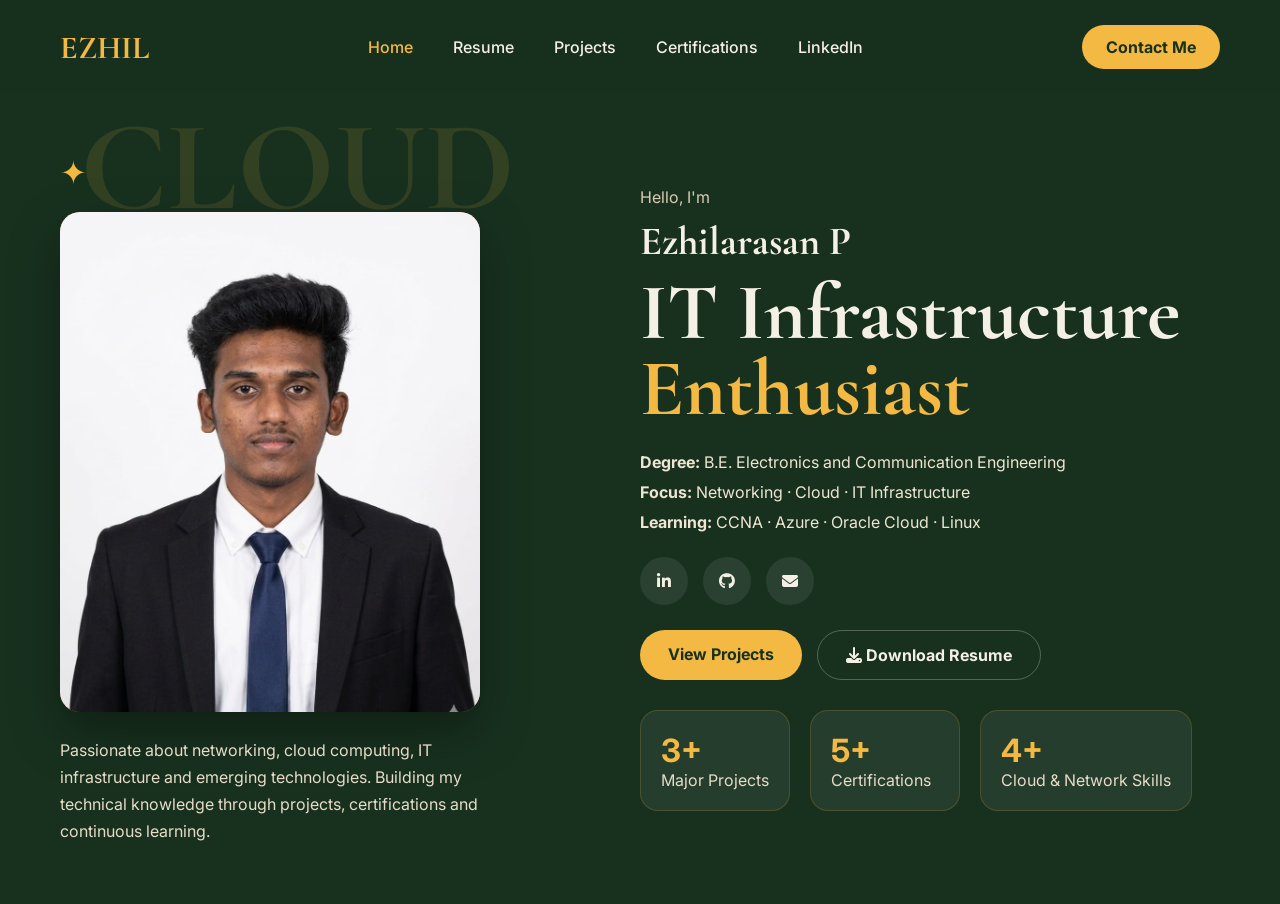
==== commit 19eea178: "Add files via upload" ====
--- a/index.html
+++ b/index.html
@@ -216,4 +216,4 @@
 </main>
 
 </body>
-</html>
+</html>
--- a/style.css
+++ b/style.css
@@ -1,25 +1,1623 @@
+/* =========================================
+   GLOBAL
+========================================= */
+
+*{
+  margin:0;
+  padding:0;
+  box-sizing:border-box;
+}
+
+html{
+  scroll-behavior:smooth;
+}
+
+body{
+  font-family:'Inter',sans-serif;
+  background:#18311f;
+  color:#f5f0e6;
+  overflow-x:hidden;
+}
+
+
+/* =========================================
+   NAVBAR
+========================================= */
+
+.navbar{
+  width:100%;
+  padding:25px 60px;
+  display:flex;
+  justify-content:space-between;
+  align-items:center;
+  position:sticky;
+  top:0;
+  z-index:100;
+  background:rgba(24,49,31,0.9);
+  backdrop-filter:blur(10px);
+}
+
+.logo{
+  font-family:'Cormorant Garamond',serif;
+  font-size:2rem;
+  font-weight:700;
+  color:#f4b942;
+}
+
+.nav-links{
+  display:flex;
+  list-style:none;
+  gap:40px;
+}
+
+.nav-links a{
+  text-decoration:none;
+  color:#f5f0e6;
+  font-weight:500;
+  transition:0.3s;
+}
+
+.nav-links a:hover,
+.nav-links a.active{
+  color:#f4b942;
+}
+
+.contact-btn{
+  background:#f4b942;
+  color:#18311f;
+  padding:12px 24px;
+  border-radius:30px;
+  text-decoration:none;
+  font-weight:700;
+}
+
+
+/* =========================================
+   HERO
+========================================= */
+
+.hero{
+  width:100%;
+  min-height:90vh;
+  display:grid;
+  grid-template-columns:1fr 1fr;
+  align-items:center;
+  padding:40px 60px;
+  position:relative;
+}
+
+.bg-text{
+  position:absolute;
+  top:20px;
+  left:80px;
+  font-family:'Cormorant Garamond',serif;
+  font-size:8rem;
+  line-height:0.85;
+  color:rgba(244,185,66,0.12);
+  font-weight:700;
+  z-index:1;
+}
+
+.hero-left,
+.hero-right{
+  position:relative;
+  z-index:2;
+}
+
+.star{
+  font-size:2rem;
+  color:#f4b942;
+  margin-bottom:20px;
+}
+
+.photo-card{
+  width:420px;
+  height:500px;
+  background:#c96b3b;
+  border-radius:20px;
+  overflow:hidden;
+  box-shadow:0 20px 50px rgba(0,0,0,0.35);
+}
+
+.photo-card img{
+  width:100%;
+  height:100%;
+  object-fit:cover;
+}
+
+.hero-desc{
+  margin-top:25px;
+  max-width:420px;
+  color:#e7dcc7;
+  line-height:1.7;
+}
+
+.intro{
+  color:#d9ccb4;
+  margin-bottom:10px;
+}
+
+.name{
+  font-family:'Cormorant Garamond',serif;
+  font-size:2.5rem;
+  margin-bottom:10px;
+}
+
+.title{
+  font-family:'Cormorant Garamond',serif;
+  font-size:5rem;
+  line-height:0.95;
+  margin-bottom:25px;
+}
+
+.title span{
+  display:block;
+  color:#f4b942;
+}
+
+.info p{
+  margin-bottom:10px;
+  color:#efe6d2;
+}
+
+
+/* =========================================
+   SOCIAL LINKS
+========================================= */
+
+.socials{
+  display:flex;
+  gap:15px;
+  margin:25px 0;
+}
+
+.socials a{
+  width:48px;
+  height:48px;
+  display:flex;
+  align-items:center;
+  justify-content:center;
+  border-radius:50%;
+  background:rgba(255,255,255,0.08);
+  color:#f5f0e6;
+  text-decoration:none;
+  transition:0.3s;
+}
+
+.socials a:hover{
+  background:#f4b942;
+  color:#18311f;
+  transform:translateY(-4px);
+}
+
+
+/* =========================================
+   HERO BUTTONS
+========================================= */
+
+.hero-buttons{
+  display:flex;
+  gap:15px;
+  margin-bottom:30px;
+}
+
+.btn{
+  padding:14px 28px;
+  border-radius:30px;
+  text-decoration:none;
+  font-weight:700;
+  transition:0.3s;
+}
+
+.btn.primary{
+  background:#f4b942;
+  color:#18311f;
+}
+
+.btn.secondary{
+  border:1px solid rgba(255,255,255,0.25);
+  color:#f5f0e6;
+}
+
+.btn:hover{
+  transform:translateY(-3px);
+}
+
+
+/* =========================================
+   STATS
+========================================= */
+
+.stats{
+  display:flex;
+  gap:20px;
+  flex-wrap:wrap;
+}
+
+.stat{
+  background:rgba(255,255,255,0.06);
+  border:1px solid rgba(244,185,66,0.18);
+  border-radius:18px;
+  padding:20px;
+  min-width:150px;
+}
+
+.stat h3{
+  color:#f4b942;
+  font-size:2rem;
+}
+
+.stat p{
+  color:#e7dcc7;
+}
+
+
+/* =========================================
+   SCROLL DOWN
+========================================= */
+
+.scroll-down{
+  width:110px;
+  height:110px;
+  margin:0 auto 40px;
+  border-radius:50%;
+  background:#f4b942;
+  display:flex;
+  align-items:center;
+  justify-content:center;
+}
+
+.scroll-down a{
+  color:#18311f;
+  text-decoration:none;
+  font-weight:700;
+  text-align:center;
+}
+
+
+/* =========================================
+   RESUME PAGE
+========================================= */
+
+.resume-page{
+  padding:40px 60px 80px;
+  background:#f5f0e6;
+  color:#111;
+}
+
+.resume-hero{
+  display:grid;
+  grid-template-columns:1.2fr 1fr;
+  gap:60px;
+  align-items:center;
+  margin-bottom:70px;
+}
+
+.resume-text h1{
+  font-family:'Cormorant Garamond',serif;
+  font-size:4.5rem;
+  line-height:0.95;
+  margin-bottom:25px;
+}
+
+.resume-text p{
+  font-size:1.05rem;
+  line-height:1.8;
+  margin-bottom:25px;
+  max-width:560px;
+}
+
+.resume-photo{
+  width:100%;
+  max-width:380px;
+  aspect-ratio:4/5;
+  background:#26472d;
+  border-radius:28px;
+  overflow:hidden;
+  justify-self:center;
+  box-shadow:0 20px 45px rgba(0,0,0,0.15);
+}
+
+.resume-photo img{
+  width:100%;
+  height:100%;
+  object-fit:cover;
+}
+
+.resume-grid{
+  display:grid;
+  grid-template-columns:repeat(auto-fit,minmax(320px,1fr));
+  gap:30px;
+}
+
+.resume-card{
+  background:#18311f;
+  color:#f5f0e6;
+  border-radius:26px;
+  padding:32px;
+  border:1px solid rgba(244,185,66,0.12);
+}
+
+.resume-card h2{
+  font-family:'Cormorant Garamond',serif;
+  font-size:2.3rem;
+  color:#f4b942;
+  margin-bottom:24px;
+}
+
+.timeline-item{
+  display:flex;
+  gap:18px;
+  margin-bottom:22px;
+}
+
+.year{
+  min-width:96px;
+  font-weight:700;
+  color:#f4b942;
+}
+
+.timeline-item h3{
+  margin-bottom:6px;
+}
+
+.timeline-item p{
+  color:#e7dcc7;
+  line-height:1.6;
+}
+
+.skill-tags{
+  display:flex;
+  flex-wrap:wrap;
+  gap:12px;
+}
+
+.skill-tags span{
+  background:#f4b942;
+  color:#18311f;
+  padding:10px 16px;
+  border-radius:999px;
+  font-size:0.92rem;
+  font-weight:700;
+}
+
+.cert-list{
+  list-style:none;
+  display:flex;
+  flex-direction:column;
+  gap:16px;
+}
+
+.cert-list li{
+  padding-left:18px;
+  position:relative;
+  line-height:1.7;
+}
+
+.cert-list li::before{
+  content:'✦';
+  position:absolute;
+  left:0;
+  color:#f4b942;
+}
+
+.language-grid{
+  display:grid;
+  grid-template-columns:1fr 1fr;
+  gap:18px;
+}
+
+.language-item{
+  background:rgba(255,255,255,0.06);
+  border:1px solid rgba(244,185,66,0.18);
+  border-radius:18px;
+  padding:22px;
+  text-align:center;
+}
+
+.language-item h3{
+  font-family:'Cormorant Garamond',serif;
+  font-size:1.8rem;
+  margin-bottom:8px;
+}
+
+
+/* =========================================
+   PROJECTS PAGE
+========================================= */
+
+.projects-page{
+  padding:40px 60px 80px;
+}
+
+.page-title{
+  text-align:center;
+  margin-bottom:50px;
+}
+
+.page-title h1{
+  font-family:'Cormorant Garamond',serif;
+  font-size:4.5rem;
+  color:#fff7e8;
+}
+
+.page-title p{
+  color:#d9ccb4;
+  margin-top:10px;
+}
+
+.project-grid{
+  display:grid;
+  grid-template-columns:repeat(auto-fit,minmax(340px,1fr));
+  gap:30px;
+  margin-bottom:70px;
+}
+
+.project-card{
+  background:rgba(255,255,255,0.06);
+  border:1px solid rgba(244,185,66,0.18);
+  border-radius:28px;
+  padding:30px;
+  backdrop-filter:blur(10px);
+  transition:0.3s ease;
+}
+
+.project-card:hover{
+  transform:translateY(-6px);
+  border-color:#f4b942;
+  box-shadow:0 15px 35px rgba(0,0,0,0.25);
+}
+
+.project-header{
+  display:flex;
+  justify-content:space-between;
+  align-items:center;
+  margin-bottom:18px;
+}
+
+.project-tag{
+  background:#f4b942;
+  color:#18311f;
+  padding:8px 14px;
+  border-radius:999px;
+  font-size:0.85rem;
+  font-weight:700;
+}
+
+.project-year{
+  color:#d9ccb4;
+}
+
+.project-card h2{
+  font-family:'Cormorant Garamond',serif;
+  font-size:2rem;
+  margin-bottom:14px;
+}
+
+.project-card p{
+  color:#e7dcc7;
+  line-height:1.7;
+  margin-bottom:20px;
+}
+
+.project-tech{
+  display:flex;
+  flex-wrap:wrap;
+  gap:10px;
+}
+
+.project-tech span{
+  background:rgba(255,255,255,0.08);
+  border:1px solid rgba(244,185,66,0.18);
+  padding:8px 14px;
+  border-radius:999px;
+  font-size:0.85rem;
+}
+
+
+/* =========================================
+   PROJECT IMAGES
+========================================= */
+
+.project-image{
+  width:100%;
+  height:260px;
+  overflow:hidden;
+  border-radius:18px;
+  margin-bottom:22px;
+  background:#fff;
+}
+
+.project-image img{
+  width:100%;
+  height:100%;
+  object-fit:cover;
+  display:block;
+  transition:0.4s ease;
+}
+
+.project-card:hover .project-image img{
+  transform:scale(1.04);
+}
+
+
+/* =========================================
+   ACHIEVEMENTS
+========================================= */
+
+.achievement-section h2{
+  font-family:'Cormorant Garamond',serif;
+  font-size:3rem;
+  color:#f4b942;
+  text-align:center;
+  margin-bottom:30px;
+}
+
+.achievement-grid{
+  display:grid;
+  grid-template-columns:repeat(auto-fit,minmax(240px,1fr));
+  gap:24px;
+}
+
+.achievement-card{
+  background:rgba(255,255,255,0.06);
+  border:1px solid rgba(244,185,66,0.18);
+  border-radius:24px;
+  padding:28px;
+  text-align:center;
+}
+
+.achievement-icon{
+  font-size:2.5rem;
+  margin-bottom:14px;
+}
+
+
+/* =========================================
+   CERTIFICATIONS
+========================================= */
+
+.certifications-section{
+  padding:80px 60px;
+  background:#18311f;
+  color:#f5f0e6;
+}
+
+.section-heading{
+  margin-bottom:40px;
+}
+
+.section-heading h2{
+  font-family:'Cormorant Garamond',serif;
+  font-size:3.5rem;
+  color:#fff7e8;
+  margin-bottom:8px;
+}
+
+.section-heading h2 span{
+  color:#f4b942;
+}
+
+.section-heading p{
+  color:#d9ccb4;
+  line-height:1.6;
+}
+
+.certificate-grid{
+  display:grid;
+  grid-template-columns:repeat(2,minmax(0,1fr));
+  gap:28px;
+}
+
+.certificate-card{
+  background:rgba(255,255,255,0.06);
+  border:1px solid rgba(244,185,66,0.18);
+  border-radius:24px;
+  overflow:hidden;
+  transition:0.3s ease;
+}
+
+.certificate-card:hover{
+  transform:translateY(-6px);
+  border-color:#f4b942;
+  box-shadow:0 15px 35px rgba(0,0,0,0.25);
+}
+
+.certificate-card > img{
+  width:100%;
+  height:280px;
+  object-fit:contain;
+  display:block;
+  background:#fff;
+}
+
+.certificate-content{
+  padding:24px;
+}
+
+.certificate-title{
+  display:flex;
+  justify-content:space-between;
+  align-items:flex-start;
+  gap:15px;
+}
+
+.certificate-title h3{
+  font-family:'Cormorant Garamond',serif;
+  font-size:1.7rem;
+  color:#fff7e8;
+  margin-bottom:5px;
+}
+
+.certificate-title p{
+  color:#d9ccb4;
+}
+
+.certificate-date{
+  background:rgba(244,185,66,0.12);
+  border:1px solid rgba(244,185,66,0.3);
+  color:#f4b942;
+  padding:7px 12px;
+  border-radius:999px;
+  font-size:0.8rem;
+  white-space:nowrap;
+}
+
+.certificate-tags{
+  display:flex;
+  flex-wrap:wrap;
+  gap:9px;
+  margin-top:20px;
+}
+
+.certificate-tags span{
+  background:rgba(255,255,255,0.07);
+  border:1px solid rgba(244,185,66,0.18);
+  color:#e7dcc7;
+  padding:8px 13px;
+  border-radius:999px;
+  font-size:0.8rem;
+}
+
+
+/* =========================================
+   LINKEDIN POSTS
+========================================= */
+
+.linkedin-section{
+  padding:80px 60px;
+  background:#142a1b;
+  color:#f5f0e6;
+}
+
+.linkedin-heading{
+  display:flex;
+  justify-content:space-between;
+  align-items:flex-start;
+  gap:30px;
+  margin-bottom:40px;
+}
+
+.linkedin-heading .section-heading{
+  margin-bottom:0;
+}
+
+.linkedin-profile-btn{
+  text-decoration:none;
+  color:#f4b942;
+  border:1px solid rgba(244,185,66,0.45);
+  padding:11px 20px;
+  border-radius:999px;
+  font-weight:700;
+  white-space:nowrap;
+  transition:0.3s;
+}
+
+.linkedin-profile-btn:hover{
+  background:#f4b942;
+  color:#18311f;
+}
+
+.linkedin-grid{
+  display:grid;
+  grid-template-columns:repeat(2,minmax(0,1fr));
+  gap:28px;
+}
+
+.linkedin-card{
+  display:block;
+  background:rgba(255,255,255,0.06);
+  border:1px solid rgba(244,185,66,0.18);
+  border-radius:24px;
+  overflow:hidden;
+  text-decoration:none;
+  color:#f5f0e6;
+  transition:0.3s ease;
+}
+
+.linkedin-card:hover{
+  transform:translateY(-6px);
+  border-color:#f4b942;
+  box-shadow:0 15px 35px rgba(0,0,0,0.25);
+}
+
+.linkedin-user{
+  padding:20px;
+  display:flex;
+  align-items:center;
+  gap:12px;
+}
+
+.linkedin-user > div:nth-child(2){
+  flex:1;
+}
+
+.linkedin-avatar{
+  width:48px;
+  height:48px;
+  border-radius:50%;
+  display:flex;
+  justify-content:center;
+  align-items:center;
+  background:#f4b942;
+  color:#18311f;
+  font-weight:800;
+  flex-shrink:0;
+}
+
+.linkedin-user h3{
+  font-size:1rem;
+  color:#fff7e8;
+  margin-bottom:3px;
+}
+
+.linkedin-user p{
+  color:#d9ccb4;
+  font-size:0.78rem;
+}
+
+.linkedin-user strong{
+  color:#0a66c2;
+}
+
+.linkedin-caption{
+  padding:0 20px 20px;
+  color:#e7dcc7;
+  line-height:1.6;
+}
+
+.linkedin-card > img{
+  display:block;
+  width:100%;
+  height:330px;
+  object-fit:contain;
+  background:#fff;
+}
+
+.view-post{
+  padding:17px 20px;
+  color:#f4b942;
+  font-weight:700;
+}
+
+
+/* =========================================
+   CONTACT
+========================================= */
+
+.contact-wrapper{
+  width:100%;
+  min-height:85vh;
+  display:grid;
+  grid-template-columns:1fr 1fr;
+  gap:60px;
+  padding:40px 60px 60px;
+  align-items:start;
+}
+
+.contact-sub{
+  color:#d9ccb4;
+  margin-bottom:12px;
+}
+
+.contact-title{
+  font-family:'Cormorant Garamond',serif;
+  font-size:5rem;
+  line-height:0.95;
+  margin-bottom:24px;
+}
+
+.contact-title span{
+  display:block;
+  color:#f4b942;
+}
+
+.contact-text{
+  color:#e7dcc7;
+  line-height:1.8;
+  margin-bottom:30px;
+}
+
+.contact-info{
+  display:flex;
+  flex-direction:column;
+  gap:18px;
+}
+
+.info-item{
+  display:flex;
+  align-items:center;
+  gap:16px;
+  background:rgba(255,255,255,0.06);
+  border:1px solid rgba(244,185,66,0.18);
+  border-radius:22px;
+  padding:18px;
+}
+
+.info-icon{
+  width:52px;
+  height:52px;
+  border-radius:16px;
+  background:#f4b942;
+  color:#18311f;
+  display:flex;
+  align-items:center;
+  justify-content:center;
+}
+
+.contact-form{
+  background:rgba(255,255,255,0.07);
+  border:1px solid rgba(244,185,66,0.18);
+  border-radius:28px;
+  padding:34px;
+}
+
+.form-group{
+  margin-bottom:22px;
+}
+
+.form-group label{
+  display:block;
+  margin-bottom:10px;
+  color:#fff7e8;
+  font-weight:600;
+}
+
+.form-group input,
+.form-group textarea{
+  width:100%;
+  padding:16px 18px;
+  border-radius:16px;
+  border:1px solid rgba(255,255,255,0.14);
+  background:rgba(255,255,255,0.05);
+  color:#fff7e8;
+  outline:none;
+}
+
+.form-group input:focus,
+.form-group textarea:focus{
+  border-color:#f4b942;
+}
+
+.form-group input::placeholder,
+.form-group textarea::placeholder{
+  color:#b8b0a0;
+}
+
+.send-btn{
+  width:100%;
+  border:none;
+  border-radius:18px;
+  padding:16px 24px;
+  background:#f4b942;
+  color:#18311f;
+  font-size:1rem;
+  font-weight:800;
+  cursor:pointer;
+}
+
+
+/* =========================================
+   TABLET RESPONSIVE
+========================================= */
+
+@media(max-width:1100px){
+
+  .hero,
+  .resume-hero,
+  .contact-wrapper{
+    grid-template-columns:1fr;
+    text-align:center;
+  }
+
+  .photo-card,
+  .resume-photo{
+    margin:auto;
+  }
+
+  .hero-buttons,
+  .socials,
+  .stats{
+    justify-content:center;
+  }
+
+  .bg-text{
+    font-size:5rem;
+    left:20px;
+  }
+}
+
+
+@media(max-width:900px){
+
+  .certificate-grid,
+  .linkedin-grid{
+    grid-template-columns:1fr;
+  }
+
+}
+
+
+/* =========================================
+   MOBILE RESPONSIVE
+========================================= */
+
+@media(max-width:768px){
+
+  .navbar{
+    padding:20px;
+    flex-direction:column;
+    gap:18px;
+  }
+
+  .nav-links{
+    flex-wrap:wrap;
+    justify-content:center;
+    gap:18px;
+  }
+
+  .hero,
+  .resume-page,
+  .projects-page,
+  .contact-wrapper{
+    padding:20px;
+  }
+
+  .photo-card{
+    width:100%;
+    max-width:340px;
+    height:420px;
+  }
+
+  .bg-text{
+    font-size:3rem;
+    top:120px;
+  }
+
+  .title,
+  .contact-title{
+    font-size:3rem;
+  }
+
+  .resume-text h1,
+  .page-title h1{
+    font-size:3rem;
+  }
+
+  .hero-buttons{
+    flex-direction:column;
+    align-items:center;
+  }
+
+  .btn{
+    width:240px;
+    text-align:center;
+  }
+
+  .language-grid{
+    grid-template-columns:1fr;
+  }
+
+
+  /* PROJECT */
+
+  .project-grid{
+    grid-template-columns:1fr;
+  }
+
+  .project-image{
+    height:220px;
+  }
+
+
+  /* CERTIFICATIONS */
+
+  .certifications-section{
+    padding:60px 20px;
+  }
+
+  .section-heading h2{
+    font-size:2.5rem;
+  }
+
+  .certificate-card > img{
+    height:220px;
+  }
+
+  .certificate-title{
+    flex-direction:column;
+  }
+
+  .certificate-date{
+    width:fit-content;
+  }
+
+
+  /* LINKEDIN */
+
+  .linkedin-section{
+    padding:60px 20px;
+  }
+
+  .linkedin-heading{
+    flex-direction:column;
+    align-items:flex-start;
+  }
+
+  .linkedin-card > img{
+    height:250px;
+  }
+
+}
+
+
+/* =========================================
+   SMALL MOBILE
+========================================= */
+
+@media(max-width:480px){
+
+  .navbar{
+    padding:15px;
+  }
+
+  .logo{
+    font-size:1.6rem;
+  }
+
+  .nav-links{
+    gap:12px;
+  }
+
+  .nav-links a{
+    font-size:0.85rem;
+  }
+
+  .hero{
+    padding:20px 15px;
+  }
+
+  .title{
+    font-size:2.6rem;
+  }
+
+  .name{
+    font-size:2rem;
+  }
+
+  .photo-card{
+    height:380px;
+  }
+
+  .certifications-section,
+  .linkedin-section{
+    padding:50px 15px;
+  }
+
+  .certificate-card > img{
+    height:190px;
+  }
+
+  .linkedin-card > img{
+    height:220px;
+  }
+
+  .certificate-content{
+    padding:18px;
+  }
+
+  .linkedin-user{
+    padding:16px;
+  }
+
+  .linkedin-caption{
+    padding:0 16px 16px;
+  }
+
+  .view-post{
+    padding:15px 16px;
+  }
+
+}
+/* =========================================================
+   CONTACT PAGE + SOCIAL LINKS + FOOTER
+   Paste this at the VERY BOTTOM of style.css
+========================================================= */
+
+
+/* ==============================
+   CONTACT LINK CARDS
+================================ */
+
+.contact-link{
+    text-decoration:none;
+    color:inherit;
+
+    transition:
+        transform 0.3s ease,
+        border-color 0.3s ease,
+        background 0.3s ease,
+        box-shadow 0.3s ease;
+}
+
+.contact-link:hover{
+    transform:translateY(-4px);
+
+    border-color:#f4b942;
+
+    background:rgba(255,255,255,0.09);
+
+    box-shadow:0 12px 30px rgba(0,0,0,0.18);
+}
+
+.contact-link h3{
+    color:#f5f0e6;
+
+    font-size:1rem;
+    font-weight:500;
+
+    word-break:break-word;
+}
+
+.contact-link p{
+    color:#d9ccb4;
+
+    margin-bottom:3px;
+}
+
+
+/* ==============================
+   CONTACT INFORMATION
+================================ */
+
+.contact-info{
+    display:flex;
+    flex-direction:column;
+
+    gap:18px;
+}
+
+.info-item{
+    display:flex;
+    align-items:center;
+
+    gap:16px;
+
+    background:rgba(255,255,255,0.06);
+
+    border:1px solid rgba(244,185,66,0.18);
+
+    border-radius:22px;
+
+    padding:18px;
+}
+
+.info-icon{
+    width:52px;
+    height:52px;
+
+    min-width:52px;
+
+    display:flex;
+    align-items:center;
+    justify-content:center;
+
+    border-radius:16px;
+
+    background:#f4b942;
+
+    color:#18311f;
+
+    font-size:1.2rem;
+}
+
+
+/* ==============================
+   CONTACT FORM
+================================ */
+
+.contact-form{
+    background:rgba(255,255,255,0.07);
+
+    border:1px solid rgba(244,185,66,0.18);
+
+    border-radius:28px;
+
+    padding:34px;
+}
+
+.form-group{
+    margin-bottom:22px;
+}
+
+.form-group label{
+    display:block;
+
+    margin-bottom:10px;
+
+    color:#fff7e8;
+
+    font-weight:600;
+}
+
+.form-group input,
+.form-group textarea{
+    width:100%;
+
+    padding:16px 18px;
+
+    border-radius:16px;
+
+    border:1px solid rgba(255,255,255,0.14);
+
+    background:rgba(255,255,255,0.05);
+
+    color:#fff7e8;
+
+    outline:none;
+
+    font-family:'Inter',sans-serif;
+
+    font-size:1rem;
+
+    transition:0.3s;
+}
+
+.form-group input:focus,
+.form-group textarea:focus{
+    border-color:#f4b942;
+
+    background:rgba(255,255,255,0.08);
+}
+
+.form-group input::placeholder,
+.form-group textarea::placeholder{
+    color:#b8b0a0;
+}
+
+.form-group textarea{
+    min-height:150px;
+
+    resize:vertical;
+}
+
+
+/* ==============================
+   SEND MESSAGE BUTTON
+================================ */
+
+.send-btn{
+    width:100%;
+
+    border:none;
+
+    border-radius:18px;
+
+    padding:16px 24px;
+
+    background:#f4b942;
+
+    color:#18311f;
+
+    font-size:1rem;
+
+    font-weight:800;
+
+    cursor:pointer;
+
+    transition:0.3s;
+}
+
+.send-btn:hover{
+    transform:translateY(-3px);
+
+    box-shadow:0 10px 25px rgba(0,0,0,0.20);
+}
+
+
+/* =========================================================
+   FIND ME ONLINE
+========================================================= */
+
+.social-contact-section{
+    padding:65px 60px;
+
+    text-align:center;
+
+    background:#18311f;
+
+    border-top:1px solid rgba(244,185,66,0.18);
+}
+
+.social-contact-section h2{
+    font-family:'Cormorant Garamond',serif;
+
+    font-size:3.5rem;
+
+    color:#f4b942;
+
+    margin-bottom:10px;
+}
+
+.social-contact-section p{
+    color:#e7dcc7;
+
+    margin-bottom:30px;
+
+    line-height:1.7;
+}
+
+
+/* ==============================
+   SOCIAL ICONS
+================================ */
+
+.social-contact-icons{
+    display:flex;
+
+    align-items:center;
+    justify-content:center;
+
+    flex-wrap:wrap;
+
+    gap:18px;
+}
+
+.social-contact-icons a{
+    width:60px;
+    height:60px;
+
+    display:flex;
+
+    align-items:center;
+    justify-content:center;
+
+    border-radius:50%;
+
+    background:rgba(255,255,255,0.07);
+
+    border:1px solid rgba(244,185,66,0.18);
+
+    color:#f5f0e6;
+
+    font-size:1.35rem;
+
+    text-decoration:none;
+
+    transition:
+        background 0.3s ease,
+        color 0.3s ease,
+        transform 0.3s ease,
+        border-color 0.3s ease;
+}
+
+.social-contact-icons a:hover{
+    background:#f4b942;
+
+    color:#18311f;
+
+    border-color:#f4b942;
+
+    transform:translateY(-5px);
+}
+
+
+/* =========================================================
+   FOOTER
+========================================================= */
+
+.portfolio-footer{
+    padding:30px 20px;
+
+    text-align:center;
+
+    background:#18311f;
+
+    border-top:1px solid rgba(244,185,66,0.18);
+
+    color:#d9ccb4;
+}
+
+.portfolio-footer p{
+    margin:0;
+
+    line-height:1.7;
+}
+
+
+/* =========================================================
+   CONTACT PAGE TABLET RESPONSIVE
+========================================================= */
+
+@media(max-width:1100px){
+
+    .contact-wrapper{
+        grid-template-columns:1fr;
+
+        gap:40px;
+    }
+
+    .contact-left{
+        max-width:800px;
+
+        margin:auto;
+    }
+
+    .contact-form{
+        max-width:800px;
+
+        width:100%;
+
+        margin:auto;
+    }
+
+}
+
+
+/* =========================================================
+   CONTACT PAGE MOBILE
+========================================================= */
+
+@media(max-width:768px){
+
+    .contact-wrapper{
+        padding:30px 20px 50px;
+
+        gap:35px;
+    }
+
+    .contact-title{
+        font-size:3rem;
+    }
+
+    .contact-form{
+        padding:25px 20px;
+
+        border-radius:22px;
+    }
+
+    .info-item{
+        padding:16px;
+    }
+
+    .info-icon{
+        width:48px;
+        height:48px;
+
+        min-width:48px;
+    }
+
+    .contact-link h3{
+        font-size:0.9rem;
+    }
+
+    .social-contact-section{
+        padding:50px 20px;
+    }
+
+    .social-contact-section h2{
+        font-size:2.7rem;
+    }
+
+    .social-contact-icons{
+        gap:14px;
+    }
+
+    .social-contact-icons a{
+        width:54px;
+        height:54px;
+
+        font-size:1.2rem;
+    }
+
+}
+
+
+/* =========================================================
+   SMALL MOBILE
+========================================================= */
+
+@media(max-width:480px){
+
+    .contact-title{
+        font-size:2.5rem;
+    }
+
+    .contact-text{
+        font-size:0.95rem;
+    }
+
+    .contact-form{
+        padding:20px 16px;
+    }
+
+    .form-group input,
+    .form-group textarea{
+        padding:14px 15px;
+
+        font-size:0.95rem;
+    }
+
+    .info-item{
+        gap:12px;
+    }
+
+    .info-icon{
+        width:44px;
+        height:44px;
+
+        min-width:44px;
+
+        border-radius:13px;
+    }
+
+    .contact-link h3{
+        font-size:0.82rem;
+    }
+
+    .social-contact-section{
+        padding:45px 15px;
+    }
+
+    .social-contact-section h2{
+        font-size:2.3rem;
+    }
+
+    .social-contact-icons a{
+        width:50px;
+        height:50px;
+    }
+
+    .portfolio-footer{
+        padding:25px 15px;
+
+        font-size:0.9rem;
+    }
+
+}
 /* =====================================================
-   NEW CERTIFICATIONS PAGE
+   CERTIFICATE PAGE - FINAL LAYOUT FIX
+   KEEP THIS AT THE VERY BOTTOM OF style.css
 ===================================================== */
 
 .certifications-page{
-    background:#14351f;
+    width:100%;
     min-height:100vh;
-    padding:80px 4% 100px;
-}
-
+    padding:70px 60px 100px;
+    background:#18311f;
+}
 
 /* HEADER */
 
 .certifications-header{
-    max-width:850px;
-    margin:0 auto 65px;
+    max-width:900px;
+    margin:0 auto 60px;
     text-align:center;
 }
 
-.section-label{
+.certifications-header .section-label{
     color:#f4b942;
-    font-size:0.85rem;
+    font-size:14px;
     font-weight:700;
     letter-spacing:3px;
     margin-bottom:15px;
@@ -27,10 +1625,10 @@
 
 .certifications-header h1{
     font-family:'Cormorant Garamond',serif;
+    font-size:4.5rem;
+    line-height:1;
     color:#f5f0e6;
-    font-size:4.5rem;
-    line-height:0.95;
-    margin-bottom:25px;
+    margin-bottom:20px;
 }
 
 .certifications-header h1 span{
@@ -38,47 +1636,39 @@
 }
 
 .certifications-intro{
+    max-width:700px;
+    margin:0 auto;
     color:#d9ccb4;
-    max-width:680px;
-    margin:0 auto;
-    font-size:1.05rem;
-    line-height:1.8;
-}
-
+    font-size:17px;
+    line-height:1.7;
+}
 
 /* STATS */
 
 .cert-stats{
     display:flex;
     justify-content:center;
-    gap:15px;
+    gap:20px;
     margin-top:35px;
 }
 
 .cert-stats div{
-    min-width:145px;
+    min-width:150px;
     padding:18px 25px;
-
-    border-radius:15px;
-
     background:rgba(255,255,255,0.06);
-
-    border:1px solid rgba(244,185,66,0.22);
+    border:1px solid rgba(244,185,66,0.25);
+    border-radius:16px;
 }
 
 .cert-stats strong{
     display:block;
-
     color:#f4b942;
-
-    font-family:'Cormorant Garamond',serif;
-
-    font-size:2rem;
+    font-size:30px;
 }
 
 .cert-stats span{
     color:#e7dcc7;
-    font-size:0.85rem;
+    font-size:14px;
 }
 
 
@@ -87,234 +1677,242 @@
 ===================================================== */
 
 .certificates-grid{
+    width:100%;
     max-width:1450px;
-    margin:auto;
-
-    display:grid;
-
-    grid-template-columns:
-        repeat(2,minmax(0,1fr));
-
-    gap:30px;
-}
-
-
-/* CARD */
-
-.certificate-item{
-    overflow:hidden;
-
-    border-radius:22px;
+    margin:0 auto;
+
+    display:grid !important;
+    grid-template-columns:repeat(2, minmax(0,1fr)) !important;
+
+    gap:30px !important;
+}
+
+
+/* =====================================================
+   EACH CARD
+===================================================== */
+
+.certificates-grid .certificate-item{
+    width:100% !important;
+    min-width:0 !important;
+
+    display:block;
+
+    background:#23452f !important;
+
+    border:1px solid rgba(244,185,66,0.25);
+
+    border-radius:24px;
+
+    overflow:hidden !important;
+
+    transition:0.3s ease;
+}
+
+.certificates-grid .certificate-item:hover{
+    transform:translateY(-6px);
+
+    border-color:#f4b942;
+
+    box-shadow:0 20px 45px rgba(0,0,0,0.25);
+}
+
+
+/* =====================================================
+   IMAGE AREA
+===================================================== */
+
+.certificates-grid .certificate-image{
+    position:relative !important;
+
+    width:100% !important;
+    height:320px !important;
+
+    min-height:320px !important;
+    max-height:320px !important;
+
+    display:flex !important;
+
+    align-items:center !important;
+    justify-content:center !important;
+
+    background:#ffffff !important;
+
+    overflow:hidden !important;
+
+    padding:15px;
+}
+
+
+/* IMPORTANT IMAGE FIX */
+
+.certificates-grid .certificate-image img{
+    display:block !important;
+
+    width:100% !important;
+    height:100% !important;
+
+    max-width:100% !important;
+    max-height:100% !important;
+
+    object-fit:contain !important;
+
+    object-position:center !important;
+
+    margin:0 auto !important;
+}
+
+
+/* CATEGORY */
+
+.certificates-grid .cert-category{
+    position:absolute !important;
+
+    top:15px !important;
+    left:15px !important;
+
+    z-index:5;
+
+    display:inline-block;
+
+    background:#f4b942 !important;
+    color:#18311f !important;
+
+    padding:7px 14px;
+
+    border-radius:30px;
+
+    font-size:12px;
+    font-weight:700;
+}
+
+
+/* =====================================================
+   CONTENT
+===================================================== */
+
+.certificates-grid .certificate-info{
+    width:100%;
+
+    padding:25px !important;
 
     background:#23452f;
-
-    border:1px solid
-        rgba(244,185,66,0.25);
-
-    transition:
-        transform .3s ease,
-        border-color .3s ease,
-        box-shadow .3s ease;
-}
-
-.certificate-item:hover{
-    transform:translateY(-7px);
-
-    border-color:#f4b942;
-
-    box-shadow:
-        0 20px 45px
-        rgba(0,0,0,.25);
-}
-
-
-/* IMAGE */
-
-.certificate-image{
-    height:330px;
-
-    position:relative;
-
+}
+
+.certificates-grid .certificate-top{
+    display:flex !important;
+
+    justify-content:space-between !important;
+
+    align-items:flex-start !important;
+
+    gap:20px;
+}
+
+.certificates-grid .certificate-company{
+    color:#f4b942 !important;
+
+    font-size:14px;
+
+    font-weight:600;
+
+    margin-bottom:7px;
+}
+
+.certificates-grid .certificate-info h2{
+    color:#f5f0e6 !important;
+
+    font-family:'Cormorant Garamond',serif;
+
+    font-size:27px !important;
+
+    line-height:1.15;
+
+    margin:0 !important;
+}
+
+.certificates-grid .certificate-date{
+    flex-shrink:0;
+
+    background:rgba(244,185,66,0.12);
+
+    color:#f4b942;
+
+    border:1px solid rgba(244,185,66,0.3);
+
+    border-radius:20px;
+
+    padding:7px 12px;
+
+    font-size:12px;
+}
+
+.certificates-grid .certificate-description{
+    color:#d9ccb4 !important;
+
+    font-size:15px;
+
+    line-height:1.7;
+
+    margin:20px 0 !important;
+}
+
+
+/* TAGS */
+
+.certificates-grid .certificate-tags{
+    display:flex !important;
+
+    flex-wrap:wrap !important;
+
+    gap:8px !important;
+}
+
+.certificates-grid .certificate-tags span{
+    display:inline-block;
+
+    background:rgba(255,255,255,0.05);
+
+    border:1px solid rgba(244,185,66,0.22);
+
+    color:#e7dcc7;
+
+    border-radius:30px;
+
+    padding:7px 13px;
+
+    font-size:12px;
+}
+
+
+/* =====================================================
+   AZURE FEATURED CARD
+===================================================== */
+
+.certificates-grid .featured-cert{
+    grid-column:1 / -1 !important;
+
+    display:grid !important;
+
+    grid-template-columns:1.25fr 0.75fr !important;
+}
+
+.certificates-grid .featured-cert .certificate-image{
+    height:390px !important;
+
+    min-height:390px !important;
+
+    max-height:390px !important;
+}
+
+.certificates-grid .featured-cert .certificate-info{
     display:flex;
 
-    align-items:center;
+    flex-direction:column;
+
     justify-content:center;
 
-    background:#fff;
-
-    overflow:hidden;
-}
-
-.certificate-image img{
-    width:100%;
-    height:100%;
-
-    object-fit:contain;
-
-    transition:transform .4s ease;
-}
-
-.certificate-item:hover
-.certificate-image img{
-    transform:scale(1.025);
-}
-
-
-/* CATEGORY */
-
-.cert-category{
-    position:absolute;
-
-    left:18px;
-    top:18px;
-
-    padding:8px 15px;
-
-    border-radius:30px;
-
-    background:#f4b942;
-
-    color:#14351f;
-
-    font-size:.78rem;
-
-    font-weight:700;
-
-    box-shadow:
-        0 5px 15px
-        rgba(0,0,0,.15);
-}
-
-
-/* INFORMATION */
-
-.certificate-info{
-    padding:28px;
-}
-
-.certificate-top{
-    display:flex;
-
-    align-items:flex-start;
-
-    justify-content:space-between;
-
-    gap:20px;
-}
-
-.certificate-company{
-    color:#f4b942;
-
-    font-size:.85rem;
-
-    font-weight:600;
-
-    margin-bottom:7px;
-}
-
-.certificate-info h2{
-    font-family:
-        'Cormorant Garamond',
-        serif;
-
-    color:#f5f0e6;
-
-    font-size:1.75rem;
-
-    line-height:1.1;
-
-    margin:0;
-}
-
-.certificate-date{
-    flex-shrink:0;
-
-    padding:7px 11px;
-
-    border-radius:20px;
-
-    background:
-        rgba(244,185,66,.12);
-
-    border:
-        1px solid
-        rgba(244,185,66,.3);
-
-    color:#f4b942;
-
-    font-size:.78rem;
-}
-
-
-/* DESCRIPTION */
-
-.certificate-description{
-    color:#d9ccb4;
-
-    line-height:1.7;
-
-    font-size:.93rem;
-
-    margin:20px 0;
-}
-
-
-/* TAGS */
-
-.certificate-tags{
-    display:flex;
-
-    flex-wrap:wrap;
-
-    gap:8px;
-}
-
-.certificate-tags span{
-    padding:7px 13px;
-
-    border-radius:20px;
-
-    background:
-        rgba(255,255,255,.05);
-
-    border:
-        1px solid
-        rgba(244,185,66,.2);
-
-    color:#e7dcc7;
-
-    font-size:.76rem;
-}
-
-
-/* FEATURED CERT */
-
-.featured-cert{
-    grid-column:span 2;
-
-    display:grid;
-
-    grid-template-columns:1.2fr 1fr;
-}
-
-.featured-cert .certificate-image{
-    height:100%;
-    min-height:400px;
-}
-
-.featured-cert .certificate-info{
-    display:flex;
-
-    flex-direction:column;
-
-    justify-content:center;
-
-    padding:45px;
-}
-
-.featured-cert
-.certificate-info h2{
-    font-size:2.4rem;
+    padding:40px !important;
 }
 
 
@@ -323,77 +1921,35 @@
 ===================================================== */
 
 .certificate-cta{
-    padding:90px 20px;
+    width:100%;
+
+    padding:80px 20px;
 
     text-align:center;
 
     background:#18311f;
 
-    border-top:
-        1px solid
-        rgba(244,185,66,.18);
-}
-
-.certificate-cta > p:first-child{
-    color:#f4b942;
-
-    letter-spacing:3px;
-
-    font-size:.8rem;
-
-    font-weight:700;
+    border-top:1px solid rgba(244,185,66,0.18);
 }
 
 .certificate-cta h2{
-    font-family:
-        'Cormorant Garamond',
-        serif;
+    font-family:'Cormorant Garamond',serif;
+
+    color:#f5f0e6;
 
     font-size:3.5rem;
 
-    color:#f5f0e6;
-
-    margin:12px 0;
+    margin:10px 0;
 }
 
 .certificate-cta h2 span{
     color:#f4b942;
 }
 
-.cta-text{
+.certificate-cta .cta-text{
     color:#d9ccb4;
 
-    margin-bottom:30px;
-}
-
-.certificate-cta-btn{
-    display:inline-flex;
-
-    align-items:center;
-
-    gap:10px;
-
-    padding:15px 28px;
-
-    border-radius:30px;
-
-    background:#f4b942;
-
-    color:#14351f;
-
-    text-decoration:none;
-
-    font-weight:700;
-
-    transition:.3s;
-}
-
-.certificate-cta-btn:hover{
-    transform:translateY(-3px);
-
-    box-shadow:
-        0 10px 25px
-        rgba(244,185,66,.2);
+    margin-bottom:25px;
 }
 
 
@@ -403,31 +1959,26 @@
 
 @media(max-width:1000px){
 
+    .certifications-page{
+        padding:60px 30px 80px;
+    }
+
     .certificates-grid{
-        grid-template-columns:1fr;
-    }
-
-    .featured-cert{
-        grid-column:auto;
-
-        display:block;
-    }
-
-    .featured-cert
-    .certificate-image{
-        height:330px;
-
-        min-height:0;
-    }
-
-    .featured-cert
-    .certificate-info{
-        padding:28px;
-    }
-
-    .featured-cert
-    .certificate-info h2{
-        font-size:1.75rem;
+        grid-template-columns:1fr !important;
+    }
+
+    .certificates-grid .featured-cert{
+        grid-column:auto !important;
+
+        display:block !important;
+    }
+
+    .certificates-grid .featured-cert .certificate-image{
+        height:300px !important;
+
+        min-height:300px !important;
+
+        max-height:300px !important;
     }
 
 }
@@ -440,9 +1991,7 @@
 @media(max-width:600px){
 
     .certifications-page{
-        padding:
-            55px 15px
-            70px;
+        padding:45px 15px 60px;
     }
 
     .certifications-header h1{
@@ -457,33 +2006,34 @@
         width:100%;
     }
 
-    .certificate-image{
-        height:220px;
-    }
-
-    .featured-cert
-    .certificate-image{
-        height:220px;
-    }
-
-    .certificate-info{
-        padding:20px;
-    }
-
-    .certificate-top{
+    .certificates-grid{
+        gap:20px !important;
+    }
+
+    .certificates-grid .certificate-image,
+    .certificates-grid .featured-cert .certificate-image{
+
+        height:220px !important;
+
+        min-height:220px !important;
+
+        max-height:220px !important;
+    }
+
+    .certificates-grid .certificate-info{
+        padding:20px !important;
+    }
+
+    .certificates-grid .certificate-top{
         flex-direction:column;
-    }
-
-    .certificate-info h2{
-        font-size:1.5rem;
-    }
-
-    .certificate-cta{
-        padding:65px 20px;
+        gap:12px;
+    }
+
+    .certificates-grid .certificate-info h2{
+        font-size:23px !important;
     }
 
     .certificate-cta h2{
-        font-size:2.6rem;
-    }
-
-}
+        font-size:2.7rem;
+    }
+}
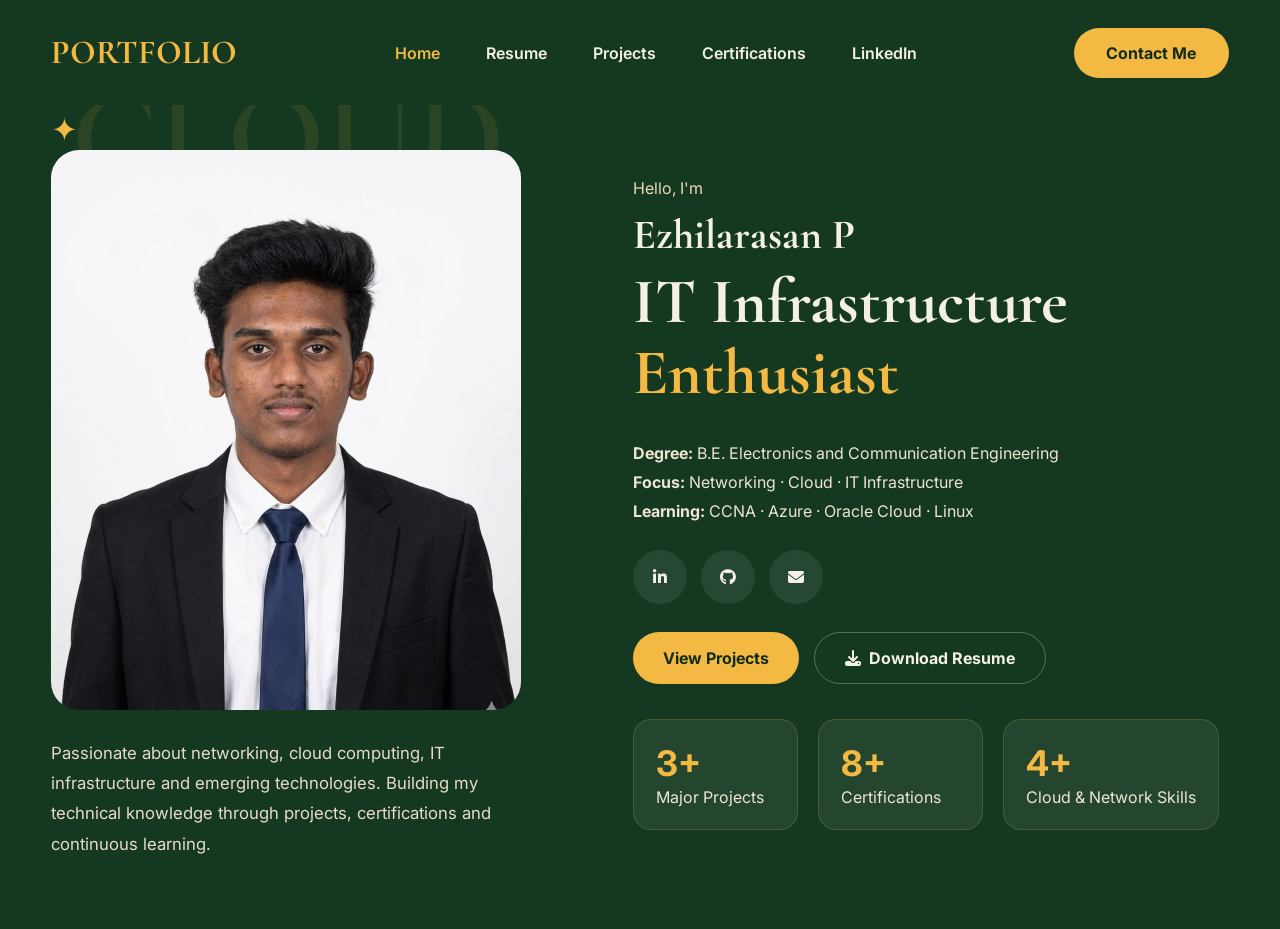
==== commit 217fc317: "Revamp portfolio webpage layout and content Updated the structure and content of the portfolio webpa" ====
--- a/index.html
+++ b/index.html
@@ -1,212 +1,123 @@
 <!DOCTYPE html>
 <html lang="en">
-
 <head>
   <meta charset="UTF-8">
   <meta name="viewport" content="width=device-width, initial-scale=1.0">
-
   <title>Ezhilarasan P | Portfolio</title>
 
   <link rel="preconnect" href="https://fonts.googleapis.com">
   <link rel="preconnect" href="https://fonts.gstatic.com" crossorigin>
+  <link href="https://fonts.googleapis.com/css2?family=Cormorant+Garamond:wght@500;600;700&family=Inter:wght@400;500;600;700&display=swap" rel="stylesheet">
 
-  <link href="https://fonts.googleapis.com/css2?family=Cormorant+Garamond:wght@400;500;600;700&family=Inter:wght@300;400;500;600;700&display=swap"
-        rel="stylesheet">
-
-  <link rel="stylesheet"
-        href="https://cdnjs.cloudflare.com/ajax/libs/font-awesome/6.5.2/css/all.min.css">
-
+  <link rel="stylesheet" href="https://cdnjs.cloudflare.com/ajax/libs/font-awesome/6.5.2/css/all.min.css">
   <link rel="stylesheet" href="style.css">
 </head>
 
 <body>
 
 <header class="navbar">
-
-  <div class="logo">EZHIL</div>
+  <a href="index.html" class="logo">PORTFOLIO</a>
 
   <nav>
     <ul class="nav-links">
-
-      <li>
-        <a href="index.html" class="active">Home</a>
-      </li>
-
-      <li>
-        <a href="about.html">Resume</a>
-      </li>
-
-      <li>
-        <a href="projects.html">Projects</a>
-      </li>
-
-      <li>
-        <a href="certificates.html">Certifications</a>
-      </li>
-
-      <li>
-        <a href="linkedin.html">LinkedIn</a>
-      </li>
-
+      <li><a href="index.html" class="active">Home</a></li>
+      <li><a href="about.html">Resume</a></li>
+      <li><a href="projects.html">Projects</a></li>
+      <li><a href="certificates.html">Certifications</a></li>
+      <li><a href="linkedin.html">LinkedIn</a></li>
     </ul>
   </nav>
 
-  <a href="contact.html" class="contact-btn">
-    Contact Me
-  </a>
-
+  <a href="contact.html" class="contact-btn">Contact Me</a>
 </header>
 
 
-<!-- HERO -->
+<main class="home-page">
 
-<main class="hero">
+  <section class="home-hero">
 
-  <div class="bg-text">
-    CLOUD<br>WORK
-  </div>
+    <div class="home-left">
 
+      <div class="cloud-word">CLOUD</div>
+      <div class="spark">✦</div>
 
-  <!-- LEFT -->
+      <img src="ezhil.jpg" alt="Ezhilarasan P" class="home-photo">
 
-  <section class="hero-left">
-
-    <div class="star">✦</div>
-
-    <div class="photo-card">
-      <img src="ezhil.jpg"
-           alt="Ezhilarasan P">
-    </div>
-
-    <p class="hero-desc">
-
-      Passionate about networking, cloud computing,
-      IT infrastructure and emerging technologies.
-
-      Building my technical knowledge through projects,
-      certifications and continuous learning.
-
-    </p>
-
-  </section>
-
-
-  <!-- RIGHT -->
-
-  <section class="hero-right">
-
-    <p class="intro">
-      Hello, I'm
-    </p>
-
-    <h1 class="name">
-      Ezhilarasan P
-    </h1>
-
-    <h2 class="title">
-
-      IT Infrastructure
-
-      <span>
-        Enthusiast
-      </span>
-
-    </h2>
-
-
-    <div class="info">
-
-      <p>
-        <strong>Degree:</strong>
-        B.E. Electronics and Communication Engineering
-      </p>
-
-      <p>
-        <strong>Focus:</strong>
-        Networking · Cloud · IT Infrastructure
-      </p>
-
-      <p>
-        <strong>Learning:</strong>
-        CCNA · Azure · Oracle Cloud · Linux
+      <p class="home-description">
+        Passionate about networking, cloud computing, IT infrastructure
+        and emerging technologies. Building my technical knowledge through
+        projects, certifications and continuous learning.
       </p>
 
     </div>
 
 
-    <!-- SOCIAL -->
+    <div class="home-content">
 
-    <div class="socials">
+      <p class="hello">Hello, I'm</p>
 
-      <a href="https://www.linkedin.com/in/ezhilarasan-prabakaran-ezhil0369/"
-         target="_blank"
-         title="LinkedIn">
+      <h2>Ezhilarasan P</h2>
 
-        <i class="fa-brands fa-linkedin-in"></i>
+      <h1>
+        IT Infrastructure
+        <span>Enthusiast</span>
+      </h1>
 
-      </a>
+      <div class="home-info">
+        <p><strong>Degree:</strong> B.E. Electronics and Communication Engineering</p>
+        <p><strong>Focus:</strong> Networking · Cloud · IT Infrastructure</p>
+        <p><strong>Learning:</strong> CCNA · Azure · Oracle Cloud · Linux</p>
+      </div>
 
 
-      <a href="https://github.com/Ezhilarasan0369"
-         target="_blank"
-         title="GitHub">
+      <div class="social-icons">
 
-        <i class="fa-brands fa-github"></i>
+        <a href="https://www.linkedin.com/" target="_blank" aria-label="LinkedIn">
+          <i class="fa-brands fa-linkedin-in"></i>
+        </a>
 
-      </a>
+        <a href="https://github.com/Ezhilarasan0369" target="_blank" aria-label="GitHub">
+          <i class="fa-brands fa-github"></i>
+        </a>
+
+        <a href="mailto:ezhilarasan0369@gmail.com" aria-label="Email">
+          <i class="fa-solid fa-envelope"></i>
+        </a>
+
+      </div>
 
 
-      <a href="contact.html"
-         title="Contact">
+      <div class="home-buttons">
 
-        <i class="fa-solid fa-envelope"></i>
+        <a href="projects.html" class="btn primary">
+          View Projects
+        </a>
 
-      </a>
+        <a href="resume.docx" class="btn outline" download>
+          <i class="fa-solid fa-download"></i>
+          Download Resume
+        </a>
 
-    </div>
+      </div>
 
 
-    <!-- BUTTONS -->
+      <div class="stats">
 
-    <div class="hero-buttons">
+        <div class="stat">
+          <strong>3+</strong>
+          <span>Major Projects</span>
+        </div>
 
-      <a href="projects.html"
-         class="btn primary">
+        <div class="stat">
+          <strong>8+</strong>
+          <span>Certifications</span>
+        </div>
 
-        View Projects
+        <div class="stat">
+          <strong>4+</strong>
+          <span>Cloud & Network Skills</span>
+        </div>
 
-      </a>
-
-
-      <a href="resume.docx"
-         class="btn secondary"
-         download>
-
-        <i class="fa-solid fa-download"></i>
-        Download Resume
-
-      </a>
-
-    </div>
-
-
-    <!-- STATS -->
-
-    <div class="stats">
-
-      <div class="stat">
-        <h3>3+</h3>
-        <p>Major Projects</p>
-      </div>
-
-      <div class="stat">
-        <h3>5+</h3>
-        <p>Certifications</p>
-      </div>
-
-      <div class="stat">
-        <h3>4+</h3>
-        <p>Cloud & Network Skills</p>
       </div>
 
     </div>
@@ -216,4 +127,4 @@
 </main>
 
 </body>
-</html>+</html>
--- a/style.css
+++ b/style.css
@@ -1,1955 +1,1009 @@
-/* =========================================
-   GLOBAL
-========================================= */
-
-*{
-  margin:0;
-  padding:0;
-  box-sizing:border-box;
-}
-
-html{
-  scroll-behavior:smooth;
-}
-
-body{
-  font-family:'Inter',sans-serif;
-  background:#18311f;
-  color:#f5f0e6;
-  overflow-x:hidden;
-}
-
-
-/* =========================================
+/* =====================================================
+   EZHILARASAN PORTFOLIO
+===================================================== */
+
+* {
+    margin: 0;
+    padding: 0;
+    box-sizing: border-box;
+}
+
+:root {
+    --green: #143820;
+    --green-light: #244a30;
+    --green-card: #24462f;
+    --gold: #f4b942;
+    --cream: #f5f0e6;
+    --text: #eee5d5;
+    --dark: #102c1a;
+}
+
+html {
+    scroll-behavior: smooth;
+}
+
+body {
+    font-family: 'Inter', sans-serif;
+    background: var(--green);
+    color: var(--text);
+}
+
+a {
+    color: inherit;
+}
+
+img {
+    display: block;
+    max-width: 100%;
+}
+
+
+/* =====================================================
    NAVBAR
-========================================= */
-
-.navbar{
-  width:100%;
-  padding:25px 60px;
-  display:flex;
-  justify-content:space-between;
-  align-items:center;
-  position:sticky;
-  top:0;
-  z-index:100;
-  background:rgba(24,49,31,0.9);
-  backdrop-filter:blur(10px);
-}
-
-.logo{
-  font-family:'Cormorant Garamond',serif;
-  font-size:2rem;
-  font-weight:700;
-  color:#f4b942;
-}
-
-.nav-links{
-  display:flex;
-  list-style:none;
-  gap:40px;
-}
-
-.nav-links a{
-  text-decoration:none;
-  color:#f5f0e6;
-  font-weight:500;
-  transition:0.3s;
+===================================================== */
+
+.navbar {
+    height: 105px;
+    padding: 0 4%;
+
+    display: flex;
+    align-items: center;
+    justify-content: space-between;
+
+    background: var(--green);
+
+    position: relative;
+    z-index: 100;
+}
+
+.logo {
+    font-family: 'Cormorant Garamond', serif;
+    font-size: 2.1rem;
+    font-weight: 700;
+
+    color: var(--gold);
+    text-decoration: none;
+}
+
+.nav-links {
+    display: flex;
+    align-items: center;
+
+    gap: 46px;
+
+    list-style: none;
+}
+
+.nav-links a {
+    text-decoration: none;
+
+    color: var(--cream);
+
+    font-size: 1rem;
+    font-weight: 600;
+
+    transition: .25s;
 }
 
 .nav-links a:hover,
-.nav-links a.active{
-  color:#f4b942;
-}
-
-.contact-btn{
-  background:#f4b942;
-  color:#18311f;
-  padding:12px 24px;
-  border-radius:30px;
-  text-decoration:none;
-  font-weight:700;
-}
-
-
-/* =========================================
-   HERO
-========================================= */
-
-.hero{
-  width:100%;
-  min-height:90vh;
-  display:grid;
-  grid-template-columns:1fr 1fr;
-  align-items:center;
-  padding:40px 60px;
-  position:relative;
-}
-
-.bg-text{
-  position:absolute;
-  top:20px;
-  left:80px;
-  font-family:'Cormorant Garamond',serif;
-  font-size:8rem;
-  line-height:0.85;
-  color:rgba(244,185,66,0.12);
-  font-weight:700;
-  z-index:1;
-}
-
-.hero-left,
-.hero-right{
-  position:relative;
-  z-index:2;
-}
-
-.star{
-  font-size:2rem;
-  color:#f4b942;
-  margin-bottom:20px;
-}
-
-.photo-card{
-  width:420px;
-  height:500px;
-  background:#c96b3b;
-  border-radius:20px;
-  overflow:hidden;
-  box-shadow:0 20px 50px rgba(0,0,0,0.35);
-}
-
-.photo-card img{
-  width:100%;
-  height:100%;
-  object-fit:cover;
-}
-
-.hero-desc{
-  margin-top:25px;
-  max-width:420px;
-  color:#e7dcc7;
-  line-height:1.7;
-}
-
-.intro{
-  color:#d9ccb4;
-  margin-bottom:10px;
-}
-
-.name{
-  font-family:'Cormorant Garamond',serif;
-  font-size:2.5rem;
-  margin-bottom:10px;
-}
-
-.title{
-  font-family:'Cormorant Garamond',serif;
-  font-size:5rem;
-  line-height:0.95;
-  margin-bottom:25px;
-}
-
-.title span{
-  display:block;
-  color:#f4b942;
-}
-
-.info p{
-  margin-bottom:10px;
-  color:#efe6d2;
-}
-
-
-/* =========================================
-   SOCIAL LINKS
-========================================= */
-
-.socials{
-  display:flex;
-  gap:15px;
-  margin:25px 0;
-}
-
-.socials a{
-  width:48px;
-  height:48px;
-  display:flex;
-  align-items:center;
-  justify-content:center;
-  border-radius:50%;
-  background:rgba(255,255,255,0.08);
-  color:#f5f0e6;
-  text-decoration:none;
-  transition:0.3s;
-}
-
-.socials a:hover{
-  background:#f4b942;
-  color:#18311f;
-  transform:translateY(-4px);
-}
-
-
-/* =========================================
-   HERO BUTTONS
-========================================= */
-
-.hero-buttons{
-  display:flex;
-  gap:15px;
-  margin-bottom:30px;
-}
-
-.btn{
-  padding:14px 28px;
-  border-radius:30px;
-  text-decoration:none;
-  font-weight:700;
-  transition:0.3s;
-}
-
-.btn.primary{
-  background:#f4b942;
-  color:#18311f;
-}
-
-.btn.secondary{
-  border:1px solid rgba(255,255,255,0.25);
-  color:#f5f0e6;
-}
-
-.btn:hover{
-  transform:translateY(-3px);
-}
-
-
-/* =========================================
-   STATS
-========================================= */
-
-.stats{
-  display:flex;
-  gap:20px;
-  flex-wrap:wrap;
-}
-
-.stat{
-  background:rgba(255,255,255,0.06);
-  border:1px solid rgba(244,185,66,0.18);
-  border-radius:18px;
-  padding:20px;
-  min-width:150px;
-}
-
-.stat h3{
-  color:#f4b942;
-  font-size:2rem;
-}
-
-.stat p{
-  color:#e7dcc7;
-}
-
-
-/* =========================================
-   SCROLL DOWN
-========================================= */
-
-.scroll-down{
-  width:110px;
-  height:110px;
-  margin:0 auto 40px;
-  border-radius:50%;
-  background:#f4b942;
-  display:flex;
-  align-items:center;
-  justify-content:center;
-}
-
-.scroll-down a{
-  color:#18311f;
-  text-decoration:none;
-  font-weight:700;
-  text-align:center;
-}
-
-
-/* =========================================
-   RESUME PAGE
-========================================= */
-
-.resume-page{
-  padding:40px 60px 80px;
-  background:#f5f0e6;
-  color:#111;
-}
-
-.resume-hero{
-  display:grid;
-  grid-template-columns:1.2fr 1fr;
-  gap:60px;
-  align-items:center;
-  margin-bottom:70px;
-}
-
-.resume-text h1{
-  font-family:'Cormorant Garamond',serif;
-  font-size:4.5rem;
-  line-height:0.95;
-  margin-bottom:25px;
-}
-
-.resume-text p{
-  font-size:1.05rem;
-  line-height:1.8;
-  margin-bottom:25px;
-  max-width:560px;
-}
-
-.resume-photo{
-  width:100%;
-  max-width:380px;
-  aspect-ratio:4/5;
-  background:#26472d;
-  border-radius:28px;
-  overflow:hidden;
-  justify-self:center;
-  box-shadow:0 20px 45px rgba(0,0,0,0.15);
-}
-
-.resume-photo img{
-  width:100%;
-  height:100%;
-  object-fit:cover;
-}
-
-.resume-grid{
-  display:grid;
-  grid-template-columns:repeat(auto-fit,minmax(320px,1fr));
-  gap:30px;
-}
-
-.resume-card{
-  background:#18311f;
-  color:#f5f0e6;
-  border-radius:26px;
-  padding:32px;
-  border:1px solid rgba(244,185,66,0.12);
-}
-
-.resume-card h2{
-  font-family:'Cormorant Garamond',serif;
-  font-size:2.3rem;
-  color:#f4b942;
-  margin-bottom:24px;
-}
-
-.timeline-item{
-  display:flex;
-  gap:18px;
-  margin-bottom:22px;
-}
-
-.year{
-  min-width:96px;
-  font-weight:700;
-  color:#f4b942;
-}
-
-.timeline-item h3{
-  margin-bottom:6px;
-}
-
-.timeline-item p{
-  color:#e7dcc7;
-  line-height:1.6;
-}
-
-.skill-tags{
-  display:flex;
-  flex-wrap:wrap;
-  gap:12px;
-}
-
-.skill-tags span{
-  background:#f4b942;
-  color:#18311f;
-  padding:10px 16px;
-  border-radius:999px;
-  font-size:0.92rem;
-  font-weight:700;
-}
-
-.cert-list{
-  list-style:none;
-  display:flex;
-  flex-direction:column;
-  gap:16px;
-}
-
-.cert-list li{
-  padding-left:18px;
-  position:relative;
-  line-height:1.7;
-}
-
-.cert-list li::before{
-  content:'✦';
-  position:absolute;
-  left:0;
-  color:#f4b942;
-}
-
-.language-grid{
-  display:grid;
-  grid-template-columns:1fr 1fr;
-  gap:18px;
-}
-
-.language-item{
-  background:rgba(255,255,255,0.06);
-  border:1px solid rgba(244,185,66,0.18);
-  border-radius:18px;
-  padding:22px;
-  text-align:center;
-}
-
-.language-item h3{
-  font-family:'Cormorant Garamond',serif;
-  font-size:1.8rem;
-  margin-bottom:8px;
-}
-
-
-/* =========================================
-   PROJECTS PAGE
-========================================= */
-
-.projects-page{
-  padding:40px 60px 80px;
-}
-
-.page-title{
-  text-align:center;
-  margin-bottom:50px;
-}
-
-.page-title h1{
-  font-family:'Cormorant Garamond',serif;
-  font-size:4.5rem;
-  color:#fff7e8;
-}
-
-.page-title p{
-  color:#d9ccb4;
-  margin-top:10px;
-}
-
-.project-grid{
-  display:grid;
-  grid-template-columns:repeat(auto-fit,minmax(340px,1fr));
-  gap:30px;
-  margin-bottom:70px;
-}
-
-.project-card{
-  background:rgba(255,255,255,0.06);
-  border:1px solid rgba(244,185,66,0.18);
-  border-radius:28px;
-  padding:30px;
-  backdrop-filter:blur(10px);
-  transition:0.3s ease;
-}
-
-.project-card:hover{
-  transform:translateY(-6px);
-  border-color:#f4b942;
-  box-shadow:0 15px 35px rgba(0,0,0,0.25);
-}
-
-.project-header{
-  display:flex;
-  justify-content:space-between;
-  align-items:center;
-  margin-bottom:18px;
-}
-
-.project-tag{
-  background:#f4b942;
-  color:#18311f;
-  padding:8px 14px;
-  border-radius:999px;
-  font-size:0.85rem;
-  font-weight:700;
-}
-
-.project-year{
-  color:#d9ccb4;
-}
-
-.project-card h2{
-  font-family:'Cormorant Garamond',serif;
-  font-size:2rem;
-  margin-bottom:14px;
-}
-
-.project-card p{
-  color:#e7dcc7;
-  line-height:1.7;
-  margin-bottom:20px;
-}
-
-.project-tech{
-  display:flex;
-  flex-wrap:wrap;
-  gap:10px;
-}
-
-.project-tech span{
-  background:rgba(255,255,255,0.08);
-  border:1px solid rgba(244,185,66,0.18);
-  padding:8px 14px;
-  border-radius:999px;
-  font-size:0.85rem;
-}
-
-
-/* =========================================
-   PROJECT IMAGES
-========================================= */
-
-.project-image{
-  width:100%;
-  height:260px;
-  overflow:hidden;
-  border-radius:18px;
-  margin-bottom:22px;
-  background:#fff;
-}
-
-.project-image img{
-  width:100%;
-  height:100%;
-  object-fit:cover;
-  display:block;
-  transition:0.4s ease;
-}
-
-.project-card:hover .project-image img{
-  transform:scale(1.04);
-}
-
-
-/* =========================================
-   ACHIEVEMENTS
-========================================= */
-
-.achievement-section h2{
-  font-family:'Cormorant Garamond',serif;
-  font-size:3rem;
-  color:#f4b942;
-  text-align:center;
-  margin-bottom:30px;
-}
-
-.achievement-grid{
-  display:grid;
-  grid-template-columns:repeat(auto-fit,minmax(240px,1fr));
-  gap:24px;
-}
-
-.achievement-card{
-  background:rgba(255,255,255,0.06);
-  border:1px solid rgba(244,185,66,0.18);
-  border-radius:24px;
-  padding:28px;
-  text-align:center;
-}
-
-.achievement-icon{
-  font-size:2.5rem;
-  margin-bottom:14px;
-}
-
-
-/* =========================================
-   CERTIFICATIONS
-========================================= */
-
-.certifications-section{
-  padding:80px 60px;
-  background:#18311f;
-  color:#f5f0e6;
-}
-
-.section-heading{
-  margin-bottom:40px;
-}
-
-.section-heading h2{
-  font-family:'Cormorant Garamond',serif;
-  font-size:3.5rem;
-  color:#fff7e8;
-  margin-bottom:8px;
-}
-
-.section-heading h2 span{
-  color:#f4b942;
-}
-
-.section-heading p{
-  color:#d9ccb4;
-  line-height:1.6;
-}
-
-.certificate-grid{
-  display:grid;
-  grid-template-columns:repeat(2,minmax(0,1fr));
-  gap:28px;
-}
-
-.certificate-card{
-  background:rgba(255,255,255,0.06);
-  border:1px solid rgba(244,185,66,0.18);
-  border-radius:24px;
-  overflow:hidden;
-  transition:0.3s ease;
-}
-
-.certificate-card:hover{
-  transform:translateY(-6px);
-  border-color:#f4b942;
-  box-shadow:0 15px 35px rgba(0,0,0,0.25);
-}
-
-.certificate-card > img{
-  width:100%;
-  height:280px;
-  object-fit:contain;
-  display:block;
-  background:#fff;
-}
-
-.certificate-content{
-  padding:24px;
-}
-
-.certificate-title{
-  display:flex;
-  justify-content:space-between;
-  align-items:flex-start;
-  gap:15px;
-}
-
-.certificate-title h3{
-  font-family:'Cormorant Garamond',serif;
-  font-size:1.7rem;
-  color:#fff7e8;
-  margin-bottom:5px;
-}
-
-.certificate-title p{
-  color:#d9ccb4;
-}
-
-.certificate-date{
-  background:rgba(244,185,66,0.12);
-  border:1px solid rgba(244,185,66,0.3);
-  color:#f4b942;
-  padding:7px 12px;
-  border-radius:999px;
-  font-size:0.8rem;
-  white-space:nowrap;
-}
-
-.certificate-tags{
-  display:flex;
-  flex-wrap:wrap;
-  gap:9px;
-  margin-top:20px;
-}
-
-.certificate-tags span{
-  background:rgba(255,255,255,0.07);
-  border:1px solid rgba(244,185,66,0.18);
-  color:#e7dcc7;
-  padding:8px 13px;
-  border-radius:999px;
-  font-size:0.8rem;
-}
-
-
-/* =========================================
-   LINKEDIN POSTS
-========================================= */
-
-.linkedin-section{
-  padding:80px 60px;
-  background:#142a1b;
-  color:#f5f0e6;
-}
-
-.linkedin-heading{
-  display:flex;
-  justify-content:space-between;
-  align-items:flex-start;
-  gap:30px;
-  margin-bottom:40px;
-}
-
-.linkedin-heading .section-heading{
-  margin-bottom:0;
-}
-
-.linkedin-profile-btn{
-  text-decoration:none;
-  color:#f4b942;
-  border:1px solid rgba(244,185,66,0.45);
-  padding:11px 20px;
-  border-radius:999px;
-  font-weight:700;
-  white-space:nowrap;
-  transition:0.3s;
-}
-
-.linkedin-profile-btn:hover{
-  background:#f4b942;
-  color:#18311f;
-}
-
-.linkedin-grid{
-  display:grid;
-  grid-template-columns:repeat(2,minmax(0,1fr));
-  gap:28px;
-}
-
-.linkedin-card{
-  display:block;
-  background:rgba(255,255,255,0.06);
-  border:1px solid rgba(244,185,66,0.18);
-  border-radius:24px;
-  overflow:hidden;
-  text-decoration:none;
-  color:#f5f0e6;
-  transition:0.3s ease;
-}
-
-.linkedin-card:hover{
-  transform:translateY(-6px);
-  border-color:#f4b942;
-  box-shadow:0 15px 35px rgba(0,0,0,0.25);
-}
-
-.linkedin-user{
-  padding:20px;
-  display:flex;
-  align-items:center;
-  gap:12px;
-}
-
-.linkedin-user > div:nth-child(2){
-  flex:1;
-}
-
-.linkedin-avatar{
-  width:48px;
-  height:48px;
-  border-radius:50%;
-  display:flex;
-  justify-content:center;
-  align-items:center;
-  background:#f4b942;
-  color:#18311f;
-  font-weight:800;
-  flex-shrink:0;
-}
-
-.linkedin-user h3{
-  font-size:1rem;
-  color:#fff7e8;
-  margin-bottom:3px;
-}
-
-.linkedin-user p{
-  color:#d9ccb4;
-  font-size:0.78rem;
-}
-
-.linkedin-user strong{
-  color:#0a66c2;
-}
-
-.linkedin-caption{
-  padding:0 20px 20px;
-  color:#e7dcc7;
-  line-height:1.6;
-}
-
-.linkedin-card > img{
-  display:block;
-  width:100%;
-  height:330px;
-  object-fit:contain;
-  background:#fff;
-}
-
-.view-post{
-  padding:17px 20px;
-  color:#f4b942;
-  font-weight:700;
-}
-
-
-/* =========================================
+.nav-links a.active {
+    color: var(--gold);
+}
+
+.contact-btn {
+    display: inline-flex;
+    align-items: center;
+    justify-content: center;
+
+    min-width: 155px;
+
+    padding: 15px 25px;
+
+    border-radius: 40px;
+
+    background: var(--gold);
+    color: var(--dark);
+
+    text-decoration: none;
+
+    font-weight: 700;
+
+    transition: .25s;
+}
+
+.contact-btn:hover {
+    transform: translateY(-2px);
+}
+
+
+/* =====================================================
+   BUTTONS
+===================================================== */
+
+.btn {
+    display: inline-flex;
+    align-items: center;
+    justify-content: center;
+
+    gap: 8px;
+
+    padding: 15px 30px;
+
+    border-radius: 35px;
+
+    text-decoration: none;
+
+    font-weight: 700;
+
+    transition: .25s;
+}
+
+.btn.primary {
+    background: var(--gold);
+    color: var(--dark);
+}
+
+.btn.outline {
+    border: 1px solid rgba(245,240,230,.3);
+    color: var(--cream);
+}
+
+.btn:hover {
+    transform: translateY(-3px);
+}
+
+
+/* =====================================================
+   HOME
+===================================================== */
+
+.home-page {
+    min-height: calc(100vh - 105px);
+}
+
+.home-hero {
+    min-height: calc(100vh - 105px);
+
+    display: grid;
+    grid-template-columns: .9fr 1.1fr;
+
+    gap: 8%;
+
+    padding: 45px 4% 70px;
+
+    align-items: center;
+}
+
+.home-left {
+    position: relative;
+}
+
+.cloud-word {
+    position: absolute;
+
+    top: -90px;
+    left: 20px;
+
+    font-family: 'Cormorant Garamond', serif;
+
+    font-size: 8rem;
+    font-weight: 600;
+
+    color: rgba(244,185,66,.10);
+
+    z-index: 0;
+}
+
+.spark {
+    position: absolute;
+
+    top: -40px;
+    left: 0;
+
+    color: var(--gold);
+
+    font-size: 2rem;
+
+    z-index: 2;
+}
+
+.home-photo {
+    position: relative;
+    z-index: 1;
+
+    width: 470px;
+    max-width: 100%;
+
+    height: 560px;
+
+    object-fit: cover;
+
+    border-radius: 28px;
+}
+
+.home-description {
+    max-width: 470px;
+
+    margin-top: 28px;
+
+    font-size: 1.05rem;
+
+    line-height: 1.8;
+
+    color: #e7dcc7;
+}
+
+.hello {
+    color: #e9d9b7;
+
+    margin-bottom: 12px;
+}
+
+.home-content h2 {
+    font-family: 'Cormorant Garamond', serif;
+
+    font-size: 2.6rem;
+
+    color: var(--cream);
+
+    margin-bottom: 12px;
+}
+
+.home-content h1 {
+    font-family: 'Cormorant Garamond', serif;
+
+    font-size: clamp(4rem, 5vw, 6rem);
+
+    line-height: .95;
+
+    color: var(--cream);
+
+    margin-bottom: 35px;
+}
+
+.home-content h1 span {
+    display: block;
+
+    color: var(--gold);
+
+    margin-top: 10px;
+}
+
+.home-info {
+    line-height: 1.8;
+
+    margin-bottom: 25px;
+
+    color: #eee4d2;
+}
+
+.social-icons {
+    display: flex;
+    gap: 14px;
+
+    margin-bottom: 28px;
+}
+
+.social-icons a {
+    width: 54px;
+    height: 54px;
+
+    display: flex;
+    align-items: center;
+    justify-content: center;
+
+    border-radius: 50%;
+
+    background: rgba(255,255,255,.08);
+
+    color: var(--cream);
+
+    text-decoration: none;
+
+    transition: .25s;
+}
+
+.social-icons a:hover {
+    background: var(--gold);
+    color: var(--dark);
+
+    transform: translateY(-4px);
+}
+
+.home-buttons {
+    display: flex;
+    gap: 15px;
+
+    margin-bottom: 35px;
+}
+
+.stats {
+    display: flex;
+    gap: 20px;
+}
+
+.stat {
+    min-width: 165px;
+
+    padding: 22px;
+
+    background: rgba(255,255,255,.07);
+
+    border: 1px solid rgba(244,185,66,.18);
+
+    border-radius: 18px;
+}
+
+.stat strong {
+    display: block;
+
+    font-size: 2.2rem;
+
+    color: var(--gold);
+}
+
+.stat span {
+    display: block;
+
+    margin-top: 3px;
+}
+
+
+/* =====================================================
+   RESUME
+===================================================== */
+
+.resume-body {
+    background: var(--cream);
+    color: #111;
+}
+
+.resume-body .navbar {
+    background: var(--green);
+}
+
+.resume-page {
+    background: var(--cream);
+
+    color: #111;
+
+    padding: 45px 4% 80px;
+}
+
+.resume-hero {
+    display: grid;
+
+    grid-template-columns: 1fr .75fr;
+
+    gap: 8%;
+
+    align-items: center;
+
+    min-height: 570px;
+}
+
+.resume-text {
+    max-width: 650px;
+}
+
+.resume-text h1 {
+    font-family: 'Cormorant Garamond', serif;
+
+    font-size: 5rem;
+
+    line-height: .95;
+
+    margin-bottom: 35px;
+}
+
+.resume-text p {
+    font-size: 1.08rem;
+
+    line-height: 1.9;
+
+    margin-bottom: 22px;
+}
+
+.resume-photo {
+    display: flex;
+    justify-content: center;
+}
+
+.resume-photo img {
+    width: 420px;
+    height: 525px;
+
+    object-fit: cover;
+
+    border-radius: 30px;
+
+    box-shadow: 0 20px 50px rgba(0,0,0,.13);
+}
+
+.resume-grid {
+    display: grid;
+
+    grid-template-columns: repeat(4, 1fr);
+
+    gap: 28px;
+
+    margin-top: 30px;
+}
+
+.resume-card {
+    background: var(--green);
+
+    color: var(--cream);
+
+    padding: 32px;
+
+    border-radius: 26px;
+
+    min-height: 240px;
+}
+
+.resume-card h2 {
+    font-family: 'Cormorant Garamond', serif;
+
+    color: var(--gold);
+
+    font-size: 2rem;
+
+    margin-bottom: 20px;
+}
+
+.resume-card h2 i {
+    margin-right: 8px;
+}
+
+.resume-card h3 {
+    margin-bottom: 10px;
+}
+
+.resume-card p,
+.resume-card li {
+    color: #e8decc;
+
+    line-height: 1.7;
+}
+
+.resume-card ul {
+    padding-left: 20px;
+}
+
+.skill-tags {
+    display: flex;
+    flex-wrap: wrap;
+
+    gap: 10px;
+
+    margin-top: 18px;
+}
+
+.skill-tags span {
+    padding: 8px 15px;
+
+    border-radius: 25px;
+
+    border: 1px solid rgba(244,185,66,.28);
+
+    background: rgba(255,255,255,.05);
+
+    font-size: .9rem;
+}
+
+.small-link {
+    display: inline-block;
+
+    margin-top: 20px;
+
+    color: var(--gold);
+
+    font-weight: 700;
+
+    text-decoration: none;
+}
+
+
+/* =====================================================
+   COMMON DARK PAGE
+===================================================== */
+
+.dark-page {
+    min-height: calc(100vh - 105px);
+
+    padding: 55px 4% 90px;
+}
+
+.page-heading {
+    text-align: center;
+
+    max-width: 1000px;
+
+    margin: 0 auto 60px;
+}
+
+.page-heading h1 {
+    font-family: 'Cormorant Garamond', serif;
+
+    font-size: clamp(3.5rem, 5vw, 5rem);
+
+    color: var(--cream);
+
+    margin-bottom: 15px;
+}
+
+.page-heading p {
+    font-size: 1.05rem;
+
+    line-height: 1.7;
+
+    color: #e4d7bf;
+
+    margin-bottom: 20px;
+}
+
+.eyebrow {
+    display: block;
+
+    color: var(--gold);
+
+    letter-spacing: 4px;
+
+    font-weight: 700;
+
+    margin-bottom: 15px;
+}
+
+
+/* =====================================================
+   PROJECTS
+===================================================== */
+
+.projects-grid {
+    display: grid;
+
+    grid-template-columns: repeat(2, 1fr);
+
+    gap: 32px;
+}
+
+.project-card {
+    background: var(--green-card);
+
+    padding: 32px;
+
+    border-radius: 28px;
+
+    border: 1px solid rgba(244,185,66,.2);
+
+    overflow: hidden;
+}
+
+.project-top {
+    display: flex;
+    justify-content: space-between;
+    align-items: center;
+
+    margin-bottom: 20px;
+
+    color: #dcd0ba;
+}
+
+.badge {
+    display: inline-block;
+
+    padding: 9px 17px;
+
+    border-radius: 30px;
+
+    background: var(--gold);
+
+    color: var(--dark);
+
+    font-weight: 700;
+
+    font-size: .85rem;
+}
+
+.project-card > img {
+    width: 100%;
+    height: 330px;
+
+    object-fit: cover;
+
+    border-radius: 22px;
+}
+
+.project-content {
+    padding-top: 25px;
+}
+
+.project-content h2 {
+    font-family: 'Cormorant Garamond', serif;
+
+    font-size: 2rem;
+
+    color: var(--cream);
+
+    margin-bottom: 12px;
+}
+
+.project-content p {
+    color: #e1d4bd;
+
+    line-height: 1.7;
+}
+
+
+/* =====================================================
+   CERTIFICATES
+===================================================== */
+
+.certification-heading h1 em {
+    color: var(--gold);
+
+    font-style: normal;
+}
+
+.cert-stats {
+    display: flex;
+    justify-content: center;
+
+    gap: 20px;
+
+    margin-top: 35px;
+}
+
+.cert-stats > div {
+    min-width: 165px;
+
+    padding: 20px;
+
+    border-radius: 18px;
+
+    background: rgba(255,255,255,.07);
+
+    border: 1px solid rgba(244,185,66,.2);
+}
+
+.cert-stats strong {
+    display: block;
+
+    font-size: 2rem;
+
+    color: var(--gold);
+}
+
+.cert-stats span {
+    display: block;
+
+    margin-top: 5px;
+}
+
+.certificate-list {
+    display: flex;
+    flex-direction: column;
+
+    gap: 30px;
+}
+
+.certificate-card {
+    display: grid;
+
+    grid-template-columns: 1.25fr .75fr;
+
+    background: var(--green-card);
+
+    border-radius: 25px;
+
+    border: 1px solid rgba(244,185,66,.2);
+
+    overflow: hidden;
+}
+
+.certificate-image {
+    position: relative;
+
+    background: #fff;
+
+    padding: 16px;
+}
+
+.certificate-image img {
+    width: 100%;
+    height: 390px;
+
+    object-fit: contain;
+}
+
+.certificate-badge {
+    position: absolute;
+
+    top: 16px;
+    left: 16px;
+
+    z-index: 2;
+}
+
+.certificate-content {
+    padding: 45px;
+
+    display: flex;
+    flex-direction: column;
+
+    justify-content: center;
+}
+
+.provider {
+    color: var(--gold);
+
+    font-weight: 700;
+
+    margin-bottom: 10px;
+}
+
+.certificate-content h2 {
+    font-family: 'Cormorant Garamond', serif;
+
+    font-size: 2rem;
+
+    color: var(--cream);
+
+    margin-bottom: 20px;
+}
+
+.certificate-content p {
+    line-height: 1.8;
+
+    color: #e4d7bf;
+}
+
+
+/* =====================================================
+   LINKEDIN
+===================================================== */
+
+.linkedin-grid {
+    display: grid;
+
+    grid-template-columns: repeat(3, 1fr);
+
+    gap: 30px;
+}
+
+.linkedin-card {
+    padding: 32px;
+
+    border-radius: 28px;
+
+    background: var(--green-card);
+
+    border: 1px solid rgba(244,185,66,.2);
+}
+
+.linkedin-card img {
+    width: 100%;
+    height: 300px;
+
+    object-fit: contain;
+
+    background: #fff;
+
+    border-radius: 20px;
+}
+
+.linkedin-content {
+    padding-top: 25px;
+}
+
+.linkedin-content h2 {
+    font-family: 'Cormorant Garamond', serif;
+
+    font-size: 2rem;
+
+    margin-bottom: 15px;
+
+    color: var(--cream);
+}
+
+.linkedin-content p {
+    line-height: 1.7;
+
+    color: #e4d7bf;
+}
+
+
+/* =====================================================
    CONTACT
-========================================= */
-
-.contact-wrapper{
-  width:100%;
-  min-height:85vh;
-  display:grid;
-  grid-template-columns:1fr 1fr;
-  gap:60px;
-  padding:40px 60px 60px;
-  align-items:start;
-}
-
-.contact-sub{
-  color:#d9ccb4;
-  margin-bottom:12px;
-}
-
-.contact-title{
-  font-family:'Cormorant Garamond',serif;
-  font-size:5rem;
-  line-height:0.95;
-  margin-bottom:24px;
-}
-
-.contact-title span{
-  display:block;
-  color:#f4b942;
-}
-
-.contact-text{
-  color:#e7dcc7;
-  line-height:1.8;
-  margin-bottom:30px;
-}
-
-.contact-info{
-  display:flex;
-  flex-direction:column;
-  gap:18px;
-}
-
-.info-item{
-  display:flex;
-  align-items:center;
-  gap:16px;
-  background:rgba(255,255,255,0.06);
-  border:1px solid rgba(244,185,66,0.18);
-  border-radius:22px;
-  padding:18px;
-}
-
-.info-icon{
-  width:52px;
-  height:52px;
-  border-radius:16px;
-  background:#f4b942;
-  color:#18311f;
-  display:flex;
-  align-items:center;
-  justify-content:center;
-}
-
-.contact-form{
-  background:rgba(255,255,255,0.07);
-  border:1px solid rgba(244,185,66,0.18);
-  border-radius:28px;
-  padding:34px;
-}
-
-.form-group{
-  margin-bottom:22px;
-}
-
-.form-group label{
-  display:block;
-  margin-bottom:10px;
-  color:#fff7e8;
-  font-weight:600;
+===================================================== */
+
+.contact-page {
+    min-height: calc(100vh - 105px);
+
+    padding: 40px 4% 80px;
+
+    display: grid;
+
+    grid-template-columns: 1fr .95fr;
+
+    gap: 5%;
+
+    align-items: start;
+}
+
+.contact-info h1 {
+    font-family: 'Cormorant Garamond', serif;
+
+    font-size: clamp(4rem, 5vw, 5.5rem);
+
+    line-height: .95;
+
+    color: var(--cream);
+
+    margin: 15px 0 30px;
+}
+
+.contact-info h1 span {
+    display: block;
+
+    color: var(--gold);
+
+    margin-top: 10px;
+}
+
+.contact-intro {
+    max-width: 700px;
+
+    font-size: 1.05rem;
+
+    line-height: 1.8;
+
+    color: #e8dcc7;
+
+    margin-bottom: 30px;
+}
+
+.contact-cards {
+    display: flex;
+    flex-direction: column;
+
+    gap: 18px;
+}
+
+.contact-card {
+    display: flex;
+    align-items: center;
+
+    gap: 18px;
+
+    padding: 20px;
+
+    border-radius: 22px;
+
+    background: rgba(255,255,255,.07);
+
+    border: 1px solid rgba(244,185,66,.2);
+
+    color: var(--cream);
+
+    text-decoration: none;
+
+    transition: .25s;
+}
+
+.contact-card:hover {
+    transform: translateY(-4px);
+
+    border-color: var(--gold);
+}
+
+.contact-icon {
+    flex: 0 0 58px;
+
+    width: 58px;
+    height: 58px;
+
+    display: flex;
+    align-items: center;
+    justify-content: center;
+
+    border-radius: 18px;
+
+    background: var(--gold);
+
+    color: var(--dark);
+
+    font-size: 1.25rem;
+}
+
+.contact-card span,
+.contact-card strong {
+    display: block;
+}
+
+.contact-card span {
+    color: #d9ccb4;
+
+    margin-bottom: 4px;
+}
+
+.contact-card strong {
+    word-break: break-word;
+}
+
+.contact-form-box {
+    background: rgba(255,255,255,.07);
+
+    border: 1px solid rgba(244,185,66,.2);
+
+    border-radius: 30px;
+
+    padding: 38px;
+}
+
+.form-group {
+    margin-bottom: 24px;
+}
+
+.form-group label {
+    display: block;
+
+    font-weight: 700;
+
+    margin-bottom: 10px;
 }
 
 .form-group input,
-.form-group textarea{
-  width:100%;
-  padding:16px 18px;
-  border-radius:16px;
-  border:1px solid rgba(255,255,255,0.14);
-  background:rgba(255,255,255,0.05);
-  color:#fff7e8;
-  outline:none;
+.form-group textarea {
+    width: 100%;
+
+    padding: 18px;
+
+    border-radius: 18px;
+
+    border: 1px solid rgba(255,255,255,.18);
+
+    background: rgba(255,255,255,.06);
+
+    color: var(--cream);
+
+    font-family: 'Inter', sans-serif;
+
+    font-size: 1rem;
+
+    outline: none;
 }
 
 .form-group input:focus,
-.form-group textarea:focus{
-  border-color:#f4b942;
-}
-
-.form-group input::placeholder,
-.form-group textarea::placeholder{
-  color:#b8b0a0;
-}
-
-.send-btn{
-  width:100%;
-  border:none;
-  border-radius:18px;
-  padding:16px 24px;
-  background:#f4b942;
-  color:#18311f;
-  font-size:1rem;
-  font-weight:800;
-  cursor:pointer;
-}
-
-
-/* =========================================
-   TABLET RESPONSIVE
-========================================= */
-
-@media(max-width:1100px){
-
-  .hero,
-  .resume-hero,
-  .contact-wrapper{
-    grid-template-columns:1fr;
-    text-align:center;
-  }
-
-  .photo-card,
-  .resume-photo{
-    margin:auto;
-  }
-
-  .hero-buttons,
-  .socials,
-  .stats{
-    justify-content:center;
-  }
-
-  .bg-text{
-    font-size:5rem;
-    left:20px;
-  }
-}
-
-
-@media(max-width:900px){
-
-  .certificate-grid,
-  .linkedin-grid{
-    grid-template-columns:1fr;
-  }
-
-}
-
-
-/* =========================================
-   MOBILE RESPONSIVE
-========================================= */
-
-@media(max-width:768px){
-
-  .navbar{
-    padding:20px;
-    flex-direction:column;
-    gap:18px;
-  }
-
-  .nav-links{
-    flex-wrap:wrap;
-    justify-content:center;
-    gap:18px;
-  }
-
-  .hero,
-  .resume-page,
-  .projects-page,
-  .contact-wrapper{
-    padding:20px;
-  }
-
-  .photo-card{
-    width:100%;
-    max-width:340px;
-    height:420px;
-  }
-
-  .bg-text{
-    font-size:3rem;
-    top:120px;
-  }
-
-  .title,
-  .contact-title{
-    font-size:3rem;
-  }
-
-  .resume-text h1,
-  .page-title h1{
-    font-size:3rem;
-  }
-
-  .hero-buttons{
-    flex-direction:column;
-    align-items:center;
-  }
-
-  .btn{
-    width:240px;
-    text-align:center;
-  }
-
-  .language-grid{
-    grid-template-columns:1fr;
-  }
-
-
-  /* PROJECT */
-
-  .project-grid{
-    grid-template-columns:1fr;
-  }
-
-  .project-image{
-    height:220px;
-  }
-
-
-  /* CERTIFICATIONS */
-
-  .certifications-section{
-    padding:60px 20px;
-  }
-
-  .section-heading h2{
-    font-size:2.5rem;
-  }
-
-  .certificate-card > img{
-    height:220px;
-  }
-
-  .certificate-title{
-    flex-direction:column;
-  }
-
-  .certificate-date{
-    width:fit-content;
-  }
-
-
-  /* LINKEDIN */
-
-  .linkedin-section{
-    padding:60px 20px;
-  }
-
-  .linkedin-heading{
-    flex-direction:column;
-    align-items:flex-start;
-  }
-
-  .linkedin-card > img{
-    height:250px;
-  }
-
-}
-
-
-/* =========================================
-   SMALL MOBILE
-========================================= */
-
-@media(max-width:480px){
-
-  .navbar{
-    padding:15px;
-  }
-
-  .logo{
-    font-size:1.6rem;
-  }
-
-  .nav-links{
-    gap:12px;
-  }
-
-  .nav-links a{
-    font-size:0.85rem;
-  }
-
-  .hero{
-    padding:20px 15px;
-  }
-
-  .title{
-    font-size:2.6rem;
-  }
-
-  .name{
-    font-size:2rem;
-  }
-
-  .photo-card{
-    height:380px;
-  }
-
-  .certifications-section,
-  .linkedin-section{
-    padding:50px 15px;
-  }
-
-  .certificate-card > img{
-    height:190px;
-  }
-
-  .linkedin-card > img{
-    height:220px;
-  }
-
-  .certificate-content{
-    padding:18px;
-  }
-
-  .linkedin-user{
-    padding:16px;
-  }
-
-  .linkedin-caption{
-    padding:0 16px 16px;
-  }
-
-  .view-post{
-    padding:15px 16px;
-  }
-
-}
-/* =========================================================
-   CONTACT PAGE + SOCIAL LINKS + FOOTER
-   Paste this at the VERY BOTTOM of style.css
-========================================================= */
-
-
-/* ==============================
-   CONTACT LINK CARDS
-================================ */
-
-.contact-link{
-    text-decoration:none;
-    color:inherit;
-
-    transition:
-        transform 0.3s ease,
-        border-color 0.3s ease,
-        background 0.3s ease,
-        box-shadow 0.3s ease;
-}
-
-.contact-link:hover{
-    transform:translateY(-4px);
-
-    border-color:#f4b942;
-
-    background:rgba(255,255,255,0.09);
-
-    box-shadow:0 12px 30px rgba(0,0,0,0.18);
-}
-
-.contact-link h3{
-    color:#f5f0e6;
-
-    font-size:1rem;
-    font-weight:500;
-
-    word-break:break-word;
-}
-
-.contact-link p{
-    color:#d9ccb4;
-
-    margin-bottom:3px;
-}
-
-
-/* ==============================
-   CONTACT INFORMATION
-================================ */
-
-.contact-info{
-    display:flex;
-    flex-direction:column;
-
-    gap:18px;
-}
-
-.info-item{
-    display:flex;
-    align-items:center;
-
-    gap:16px;
-
-    background:rgba(255,255,255,0.06);
-
-    border:1px solid rgba(244,185,66,0.18);
-
-    border-radius:22px;
-
-    padding:18px;
-}
-
-.info-icon{
-    width:52px;
-    height:52px;
-
-    min-width:52px;
-
-    display:flex;
-    align-items:center;
-    justify-content:center;
-
-    border-radius:16px;
-
-    background:#f4b942;
-
-    color:#18311f;
-
-    font-size:1.2rem;
-}
-
-
-/* ==============================
-   CONTACT FORM
-================================ */
-
-.contact-form{
-    background:rgba(255,255,255,0.07);
-
-    border:1px solid rgba(244,185,66,0.18);
-
-    border-radius:28px;
-
-    padding:34px;
-}
-
-.form-group{
-    margin-bottom:22px;
-}
-
-.form-group label{
-    display:block;
-
-    margin-bottom:10px;
-
-    color:#fff7e8;
-
-    font-weight:600;
-}
-
-.form-group input,
-.form-group textarea{
-    width:100%;
-
-    padding:16px 18px;
-
-    border-radius:16px;
-
-    border:1px solid rgba(255,255,255,0.14);
-
-    background:rgba(255,255,255,0.05);
-
-    color:#fff7e8;
-
-    outline:none;
-
-    font-family:'Inter',sans-serif;
-
-    font-size:1rem;
-
-    transition:0.3s;
-}
-
-.form-group input:focus,
-.form-group textarea:focus{
-    border-color:#f4b942;
-
-    background:rgba(255,255,255,0.08);
-}
-
-.form-group input::placeholder,
-.form-group textarea::placeholder{
-    color:#b8b0a0;
-}
-
-.form-group textarea{
-    min-height:150px;
-
-    resize:vertical;
-}
-
-
-/* ==============================
-   SEND MESSAGE BUTTON
-================================ */
-
-.send-btn{
-    width:100%;
-
-    border:none;
-
-    border-radius:18px;
-
-    padding:16px 24px;
-
-    background:#f4b942;
-
-    color:#18311f;
-
-    font-size:1rem;
-
-    font-weight:800;
-
-    cursor:pointer;
-
-    transition:0.3s;
-}
-
-.send-btn:hover{
-    transform:translateY(-3px);
-
-    box-shadow:0 10px 25px rgba(0,0,0,0.20);
-}
-
-
-/* =========================================================
-   FIND ME ONLINE
-========================================================= */
-
-.social-contact-section{
-    padding:65px 60px;
-
-    text-align:center;
-
-    background:#18311f;
-
-    border-top:1px solid rgba(244,185,66,0.18);
-}
-
-.social-contact-section h2{
-    font-family:'Cormorant Garamond',serif;
-
-    font-size:3.5rem;
-
-    color:#f4b942;
-
-    margin-bottom:10px;
-}
-
-.social-contact-section p{
-    color:#e7dcc7;
-
-    margin-bottom:30px;
-
-    line-height:1.7;
-}
-
-
-/* ==============================
-   SOCIAL ICONS
-================================ */
-
-.social-contact-icons{
-    display:flex;
-
-    align-items:center;
-    justify-content:center;
-
-    flex-wrap:wrap;
-
-    gap:18px;
-}
-
-.social-contact-icons a{
-    width:60px;
-    height:60px;
-
-    display:flex;
-
-    align-items:center;
-    justify-content:center;
-
-    border-radius:50%;
-
-    background:rgba(255,255,255,0.07);
-
-    border:1px solid rgba(244,185,66,0.18);
-
-    color:#f5f0e6;
-
-    font-size:1.35rem;
-
-    text-decoration:none;
-
-    transition:
-        background 0.3s ease,
-        color 0.3s ease,
-        transform 0.3s ease,
-        border-color 0.3s ease;
-}
-
-.social-contact-icons a:hover{
-    background:#f4b942;
-
-    color:#18311f;
-
-    border-color:#f4b942;
-
-    transform:translateY(-5px);
-}
-
-
-/* =========================================================
-   FOOTER
-========================================================= */
-
-.portfolio-footer{
-    padding:30px 20px;
-
-    text-align:center;
-
-    background:#18311f;
-
-    border-top:1px solid rgba(244,185,66,0.18);
-
-    color:#d9ccb4;
-}
-
-.portfolio-footer p{
-    margin:0;
-
-    line-height:1.7;
-}
-
-
-/* =========================================================
-   CONTACT PAGE TABLET RESPONSIVE
-========================================================= */
-
-@media(max-width:1100px){
-
-    .contact-wrapper{
-        grid-template-columns:1fr;
-
-        gap:40px;
-    }
-
-    .contact-left{
-        max-width:800px;
-
-        margin:auto;
-    }
-
-    .contact-form{
-        max-width:800px;
-
-        width:100%;
-
-        margin:auto;
-    }
-
-}
-
-
-/* =========================================================
-   CONTACT PAGE MOBILE
-========================================================= */
-
-@media(max-width:768px){
-
-    .contact-wrapper{
-        padding:30px 20px 50px;
-
-        gap:35px;
-    }
-
-    .contact-title{
-        font-size:3rem;
-    }
-
-    .contact-form{
-        padding:25px 20px;
-
-        border-radius:22px;
-    }
-
-    .info-item{
-        padding:16px;
-    }
-
-    .info-icon{
-        width:48px;
-        height:48px;
-
-        min-width:48px;
-    }
-
-    .contact-link h3{
-        font-size:0.9rem;
-    }
-
-    .social-contact-section{
-        padding:50px 20px;
-    }
-
-    .social-contact-section h2{
-        font-size:2.7rem;
-    }
-
-    .social-contact-icons{
-        gap:14px;
-    }
-
-    .social-contact-icons a{
-        width:54px;
-        height:54px;
-
-        font-size:1.2rem;
-    }
-
-}
-
-
-/* =========================================================
-   SMALL MOBILE
-========================================================= */
-
-@media(max-width:480px){
-
-    .contact-title{
-        font-size:2.5rem;
-    }
-
-    .contact-text{
-        font-size:0.95rem;
-    }
-
-    .contact-form{
-        padding:20px 16px;
-    }
-
-    .form-group input,
-    .form-group textarea{
-        padding:14px 15px;
-
-        font-size:0.95rem;
-    }
-
-    .info-item{
-        gap:12px;
-    }
-
-    .info-icon{
-        width:44px;
-        height:44px;
-
-        min-width:44px;
-
-        border-radius:13px;
-    }
-
-    .contact-link h3{
-        font-size:0.82rem;
-    }
-
-    .social-contact-section{
-        padding:45px 15px;
-    }
-
-    .social-contact-section h2{
-        font-size:2.3rem;
-    }
-
-    .social-contact-icons a{
-        width:50px;
-        height:50px;
-    }
-
-    .portfolio-footer{
-        padding:25px 15px;
-
-        font-size:0.9rem;
-    }
-
-}
-/* =====================================================
-   CERTIFICATE PAGE - FINAL LAYOUT FIX
-   KEEP THIS AT THE VERY BOTTOM OF style.css
-===================================================== */
-
-.certifications-page{
-    width:100%;
-    min-height:100vh;
-    padding:70px 60px 100px;
-    background:#18311f;
-}
-
-/* HEADER */
-
-.certifications-header{
-    max-width:900px;
-    margin:0 auto 60px;
-    text-align:center;
-}
-
-.certifications-header .section-label{
-    color:#f4b942;
-    font-size:14px;
-    font-weight:700;
-    letter-spacing:3px;
-    margin-bottom:15px;
-}
-
-.certifications-header h1{
-    font-family:'Cormorant Garamond',serif;
-    font-size:4.5rem;
-    line-height:1;
-    color:#f5f0e6;
-    margin-bottom:20px;
-}
-
-.certifications-header h1 span{
-    color:#f4b942;
-}
-
-.certifications-intro{
-    max-width:700px;
-    margin:0 auto;
-    color:#d9ccb4;
-    font-size:17px;
-    line-height:1.7;
-}
-
-/* STATS */
-
-.cert-stats{
-    display:flex;
-    justify-content:center;
-    gap:20px;
-    margin-top:35px;
-}
-
-.cert-stats div{
-    min-width:150px;
-    padding:18px 25px;
-    background:rgba(255,255,255,0.06);
-    border:1px solid rgba(244,185,66,0.25);
-    border-radius:16px;
-}
-
-.cert-stats strong{
-    display:block;
-    color:#f4b942;
-    font-size:30px;
-}
-
-.cert-stats span{
-    color:#e7dcc7;
-    font-size:14px;
-}
-
-
-/* =====================================================
-   CERTIFICATE GRID
-===================================================== */
-
-.certificates-grid{
-    width:100%;
-    max-width:1450px;
-    margin:0 auto;
-
-    display:grid !important;
-    grid-template-columns:repeat(2, minmax(0,1fr)) !important;
-
-    gap:30px !important;
-}
-
-
-/* =====================================================
-   EACH CARD
-===================================================== */
-
-.certificates-grid .certificate-item{
-    width:100% !important;
-    min-width:0 !important;
-
-    display:block;
-
-    background:#23452f !important;
-
-    border:1px solid rgba(244,185,66,0.25);
-
-    border-radius:24px;
-
-    overflow:hidden !important;
-
-    transition:0.3s ease;
-}
-
-.certificates-grid .certificate-item:hover{
-    transform:translateY(-6px);
-
-    border-color:#f4b942;
-
-    box-shadow:0 20px 45px rgba(0,0,0,0.25);
-}
-
-
-/* =====================================================
-   IMAGE AREA
-===================================================== */
-
-.certificates-grid .certificate-image{
-    position:relative !important;
-
-    width:100% !important;
-    height:320px !important;
-
-    min-height:320px !important;
-    max-height:320px !important;
-
-    display:flex !important;
-
-    align-items:center !important;
-    justify-content:center !important;
-
-    background:#ffffff !important;
-
-    overflow:hidden !important;
-
-    padding:15px;
-}
-
-
-/* IMPORTANT IMAGE FIX */
-
-.certificates-grid .certificate-image img{
-    display:block !important;
-
-    width:100% !important;
-    height:100% !important;
-
-    max-width:100% !important;
-    max-height:100% !important;
-
-    object-fit:contain !important;
-
-    object-position:center !important;
-
-    margin:0 auto !important;
-}
-
-
-/* CATEGORY */
-
-.certificates-grid .cert-category{
-    position:absolute !important;
-
-    top:15px !important;
-    left:15px !important;
-
-    z-index:5;
-
-    display:inline-block;
-
-    background:#f4b942 !important;
-    color:#18311f !important;
-
-    padding:7px 14px;
-
-    border-radius:30px;
-
-    font-size:12px;
-    font-weight:700;
-}
-
-
-/* =====================================================
-   CONTENT
-===================================================== */
-
-.certificates-grid .certificate-info{
-    width:100%;
-
-    padding:25px !important;
-
-    background:#23452f;
-}
-
-.certificates-grid .certificate-top{
-    display:flex !important;
-
-    justify-content:space-between !important;
-
-    align-items:flex-start !important;
-
-    gap:20px;
-}
-
-.certificates-grid .certificate-company{
-    color:#f4b942 !important;
-
-    font-size:14px;
-
-    font-weight:600;
-
-    margin-bottom:7px;
-}
-
-.certificates-grid .certificate-info h2{
-    color:#f5f0e6 !important;
-
-    font-family:'Cormorant Garamond',serif;
-
-    font-size:27px !important;
-
-    line-height:1.15;
-
-    margin:0 !important;
-}
-
-.certificates-grid .certificate-date{
-    flex-shrink:0;
-
-    background:rgba(244,185,66,0.12);
-
-    color:#f4b942;
-
-    border:1px solid rgba(244,185,66,0.3);
-
-    border-radius:20px;
-
-    padding:7px 12px;
-
-    font-size:12px;
-}
-
-.certificates-grid .certificate-description{
-    color:#d9ccb4 !important;
-
-    font-size:15px;
-
-    line-height:1.7;
-
-    margin:20px 0 !important;
-}
-
-
-/* TAGS */
-
-.certificates-grid .certificate-tags{
-    display:flex !important;
-
-    flex-wrap:wrap !important;
-
-    gap:8px !important;
-}
-
-.certificates-grid .certificate-tags span{
-    display:inline-block;
-
-    background:rgba(255,255,255,0.05);
-
-    border:1px solid rgba(244,185,66,0.22);
-
-    color:#e7dcc7;
-
-    border-radius:30px;
-
-    padding:7px 13px;
-
-    font-size:12px;
-}
-
-
-/* =====================================================
-   AZURE FEATURED CARD
-===================================================== */
-
-.certificates-grid .featured-cert{
-    grid-column:1 / -1 !important;
-
-    display:grid !important;
-
-    grid-template-columns:1.25fr 0.75fr !important;
-}
-
-.certificates-grid .featured-cert .certificate-image{
-    height:390px !important;
-
-    min-height:390px !important;
-
-    max-height:390px !important;
-}
-
-.certificates-grid .featured-cert .certificate-info{
-    display:flex;
-
-    flex-direction:column;
-
-    justify-content:center;
-
-    padding:40px !important;
-}
-
-
-/* =====================================================
-   CTA
-===================================================== */
-
-.certificate-cta{
-    width:100%;
-
-    padding:80px 20px;
-
-    text-align:center;
-
-    background:#18311f;
-
-    border-top:1px solid rgba(244,185,66,0.18);
-}
-
-.certificate-cta h2{
-    font-family:'Cormorant Garamond',serif;
-
-    color:#f5f0e6;
-
-    font-size:3.5rem;
-
-    margin:10px 0;
-}
-
-.certificate-cta h2 span{
-    color:#f4b942;
-}
-
-.certificate-cta .cta-text{
-    color:#d9ccb4;
-
-    margin-bottom:25px;
+.form-group textarea:focus {
+    border-color: var(--gold);
+}
+
+.form-group textarea {
+    min-height: 185px;
+
+    resize: vertical;
+}
+
+.send-btn {
+    width: 100%;
+
+    padding: 18px;
+
+    border: 0;
+
+    border-radius: 20px;
+
+    background: var(--gold);
+
+    color: var(--dark);
+
+    font-size: 1rem;
+
+    font-weight: 800;
+
+    cursor: pointer;
 }
 
 
@@ -1957,30 +1011,23 @@
    TABLET
 ===================================================== */
 
-@media(max-width:1000px){
-
-    .certifications-page{
-        padding:60px 30px 80px;
-    }
-
-    .certificates-grid{
-        grid-template-columns:1fr !important;
-    }
-
-    .certificates-grid .featured-cert{
-        grid-column:auto !important;
-
-        display:block !important;
-    }
-
-    .certificates-grid .featured-cert .certificate-image{
-        height:300px !important;
-
-        min-height:300px !important;
-
-        max-height:300px !important;
-    }
-
+@media (max-width: 1100px) {
+
+    .nav-links {
+        gap: 20px;
+    }
+
+    .home-hero {
+        grid-template-columns: 1fr 1fr;
+    }
+
+    .resume-grid {
+        grid-template-columns: repeat(2, 1fr);
+    }
+
+    .linkedin-grid {
+        grid-template-columns: repeat(2, 1fr);
+    }
 }
 
 
@@ -1988,52 +1035,196 @@
    MOBILE
 ===================================================== */
 
-@media(max-width:600px){
-
-    .certifications-page{
-        padding:45px 15px 60px;
-    }
-
-    .certifications-header h1{
-        font-size:3rem;
-    }
-
-    .cert-stats{
-        flex-direction:column;
-    }
-
-    .cert-stats div{
-        width:100%;
-    }
-
-    .certificates-grid{
-        gap:20px !important;
-    }
-
-    .certificates-grid .certificate-image,
-    .certificates-grid .featured-cert .certificate-image{
-
-        height:220px !important;
-
-        min-height:220px !important;
-
-        max-height:220px !important;
-    }
-
-    .certificates-grid .certificate-info{
-        padding:20px !important;
-    }
-
-    .certificates-grid .certificate-top{
-        flex-direction:column;
-        gap:12px;
-    }
-
-    .certificates-grid .certificate-info h2{
-        font-size:23px !important;
-    }
-
-    .certificate-cta h2{
-        font-size:2.7rem;
-    }
-}+@media (max-width: 800px) {
+
+    .navbar {
+        height: auto;
+
+        padding: 22px 20px;
+
+        flex-wrap: wrap;
+
+        gap: 20px;
+    }
+
+    .logo {
+        font-size: 1.7rem;
+    }
+
+    nav {
+        order: 3;
+
+        width: 100%;
+
+        overflow-x: auto;
+    }
+
+    .nav-links {
+        width: max-content;
+
+        gap: 20px;
+    }
+
+    .nav-links a {
+        font-size: .9rem;
+    }
+
+    .contact-btn {
+        min-width: auto;
+
+        padding: 12px 18px;
+    }
+
+
+    .home-hero {
+        grid-template-columns: 1fr;
+
+        padding: 55px 20px;
+    }
+
+    .home-left {
+        order: 2;
+    }
+
+    .home-content {
+        order: 1;
+    }
+
+    .home-content h1 {
+        font-size: 3.8rem;
+    }
+
+    .home-photo {
+        height: auto;
+    }
+
+    .cloud-word {
+        font-size: 5rem;
+    }
+
+    .stats {
+        flex-wrap: wrap;
+    }
+
+    .stat {
+        flex: 1 1 140px;
+    }
+
+
+    .resume-page {
+        padding: 40px 20px 70px;
+    }
+
+    .resume-hero {
+        grid-template-columns: 1fr;
+
+        min-height: auto;
+    }
+
+    .resume-text h1 {
+        font-size: 4rem;
+    }
+
+    .resume-photo {
+        margin-top: 30px;
+    }
+
+    .resume-photo img {
+        width: 100%;
+        height: auto;
+        max-width: 420px;
+    }
+
+    .resume-grid {
+        grid-template-columns: 1fr;
+    }
+
+
+    .dark-page {
+        padding: 45px 20px 70px;
+    }
+
+    .projects-grid,
+    .linkedin-grid {
+        grid-template-columns: 1fr;
+    }
+
+    .project-card {
+        padding: 20px;
+    }
+
+    .project-card > img {
+        height: 250px;
+    }
+
+
+    .certificate-card {
+        grid-template-columns: 1fr;
+    }
+
+    .certificate-image img {
+        height: 270px;
+    }
+
+    .certificate-content {
+        padding: 28px;
+    }
+
+    .cert-stats {
+        flex-wrap: wrap;
+    }
+
+
+    .contact-page {
+        grid-template-columns: 1fr;
+
+        padding: 40px 20px 70px;
+    }
+
+    .contact-form-box {
+        margin-top: 30px;
+
+        padding: 25px;
+    }
+
+    .contact-info h1 {
+        font-size: 3.8rem;
+    }
+
+}
+
+
+/* =====================================================
+   SMALL MOBILE
+===================================================== */
+
+@media (max-width: 480px) {
+
+    .home-buttons {
+        flex-direction: column;
+
+        align-items: stretch;
+    }
+
+    .btn {
+        width: 100%;
+    }
+
+    .resume-text h1,
+    .contact-info h1 {
+        font-size: 3.2rem;
+    }
+
+    .page-heading h1 {
+        font-size: 3rem;
+    }
+
+    .linkedin-card {
+        padding: 20px;
+    }
+
+    .linkedin-card img {
+        height: 220px;
+    }
+
+}
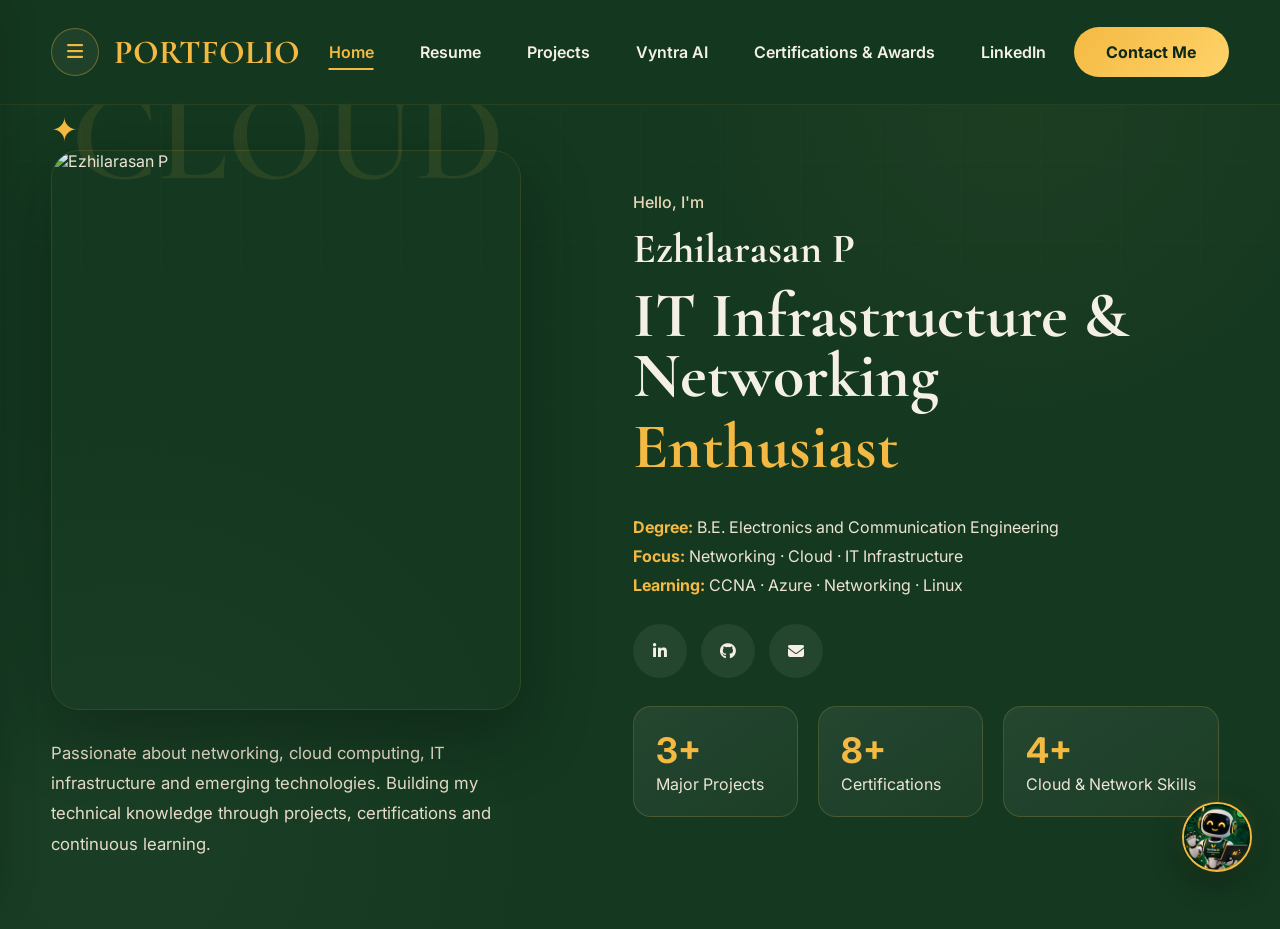
==== commit 5fdedfa1: "Add files via upload" ====
--- a/index.html
+++ b/index.html
@@ -1,130 +1,1686 @@
 <!DOCTYPE html>
 <html lang="en">
+
 <head>
-  <meta charset="UTF-8">
-  <meta name="viewport" content="width=device-width, initial-scale=1.0">
-  <title>Ezhilarasan P | Portfolio</title>
-
-  <link rel="preconnect" href="https://fonts.googleapis.com">
-  <link rel="preconnect" href="https://fonts.gstatic.com" crossorigin>
-  <link href="https://fonts.googleapis.com/css2?family=Cormorant+Garamond:wght@500;600;700&family=Inter:wght@400;500;600;700&display=swap" rel="stylesheet">
-
-  <link rel="stylesheet" href="https://cdnjs.cloudflare.com/ajax/libs/font-awesome/6.5.2/css/all.min.css">
-  <link rel="stylesheet" href="style.css">
+
+    <meta charset="UTF-8">
+
+    <meta
+        name="viewport"
+        content="width=device-width, initial-scale=1.0">
+
+    <title>Ezhilarasan P | Portfolio</title>
+
+
+    <!-- Google Fonts -->
+
+    <link
+        rel="preconnect"
+        href="https://fonts.googleapis.com">
+
+    <link
+        rel="preconnect"
+        href="https://fonts.gstatic.com"
+        crossorigin>
+
+    <link
+        href="https://fonts.googleapis.com/css2?family=Cormorant+Garamond:wght@500;600;700&family=Inter:wght@400;500;600;700&display=swap"
+        rel="stylesheet">
+
+
+    <!-- Font Awesome -->
+
+    <link
+        rel="stylesheet"
+        href="https://cdnjs.cloudflare.com/ajax/libs/font-awesome/6.5.2/css/all.min.css">
+
+
+    <!-- Main CSS -->
+
+    <link
+        rel="stylesheet"
+        href="style.css">
+
 </head>
 
+
 <body>
 
+
+<!-- =====================================================
+     NAVBAR
+===================================================== -->
+
 <header class="navbar">
-  <a href="index.html" class="logo">PORTFOLIO</a>
-
-  <nav>
-    <ul class="nav-links">
-      <li><a href="index.html" class="active">Home</a></li>
-      <li><a href="about.html">Resume</a></li>
-      <li><a href="projects.html">Projects</a></li>
-      <li><a href="certificates.html">Certifications</a></li>
-      <li><a href="linkedin.html">LinkedIn</a></li>
-    </ul>
-  </nav>
-
-  <a href="contact.html" class="contact-btn">Contact Me</a>
+
+
+    <div class="navbar-brand">
+
+
+        <button
+            type="button"
+            class="menu-btn"
+            id="menuBtn"
+            aria-label="Open menu">
+
+            <i class="fa-solid fa-bars"></i>
+
+        </button>
+
+
+        <a
+            href="index.html"
+            class="logo">
+
+            PORTFOLIO
+
+        </a>
+
+    </div>
+
+
+
+    <!-- NAVIGATION -->
+
+    <nav>
+
+        <ul class="nav-links">
+
+
+            <!-- HOME -->
+
+            <li>
+
+                <a
+                    href="index.html"
+                    class="active">
+
+                    Home
+
+                </a>
+
+            </li>
+
+
+
+            <!-- RESUME -->
+
+            <li>
+
+                <a href="about.html">
+
+                    Resume
+
+                </a>
+
+            </li>
+
+
+
+            <!-- PROJECTS -->
+
+            <li>
+
+                <a href="projects.html">
+
+                    Projects
+
+                </a>
+
+            </li>
+
+
+
+            <!-- VYNTRA AI -->
+
+            <li>
+
+                <a href="vyntra-ai.html">
+
+                    Vyntra AI
+
+                </a>
+
+            </li>
+
+
+
+            <!-- CERTIFICATIONS -->
+
+            <li>
+
+                <a href="certificates.html">
+
+                    Certifications & Awards
+
+                </a>
+
+            </li>
+
+
+
+            <!-- LINKEDIN -->
+
+            <li>
+
+                <a href="linkedin.html">
+
+                    LinkedIn
+
+                </a>
+
+            </li>
+
+
+        </ul>
+
+    </nav>
+
+
+
+    <!-- CONTACT -->
+
+    <a
+        href="contact.html"
+        class="contact-btn">
+
+        Contact Me
+
+    </a>
+
+
 </header>
 
 
+
+<!-- =====================================================
+     MENU OVERLAY
+===================================================== -->
+
+<div
+    class="menu-overlay"
+    id="menuOverlay">
+</div>
+
+
+
+<!-- =====================================================
+     SIDE MENU
+===================================================== -->
+
+<aside
+    class="side-menu"
+    id="sideMenu">
+
+
+    <button
+        type="button"
+        class="close-menu"
+        id="closeMenu"
+        aria-label="Close menu">
+
+        <i class="fa-solid fa-xmark"></i>
+
+    </button>
+
+
+
+    <div class="side-menu-title">
+
+        <span>
+            EZHILARASAN'S
+        </span>
+
+        <h2>
+            PORTFOLIO
+        </h2>
+
+    </div>
+
+
+
+    <div class="side-menu-links">
+
+
+        <!-- HOME -->
+
+        <a
+            href="index.html"
+            class="active">
+
+            <i class="fa-solid fa-house"></i>
+
+            <span>
+                Home
+            </span>
+
+        </a>
+
+
+
+        <!-- RESUME -->
+
+        <a href="about.html">
+
+            <i class="fa-solid fa-user"></i>
+
+            <span>
+                Resume
+            </span>
+
+        </a>
+
+
+
+        <!-- PROJECTS -->
+
+        <a href="projects.html">
+
+            <i class="fa-solid fa-diagram-project"></i>
+
+            <span>
+                Projects
+            </span>
+
+        </a>
+
+
+
+        <!-- VYNTRA AI -->
+
+        <a href="vyntra-ai.html">
+
+            <i class="fa-solid fa-robot"></i>
+
+            <span>
+                Vyntra AI
+            </span>
+
+        </a>
+
+
+
+        <!-- CERTIFICATIONS -->
+
+        <a href="certificates.html">
+
+            <i class="fa-solid fa-certificate"></i>
+
+            <span>
+                Certifications & Awards
+            </span>
+
+        </a>
+
+
+
+        <!-- LINKEDIN -->
+
+        <a href="linkedin.html">
+
+            <i class="fa-brands fa-linkedin-in"></i>
+
+            <span>
+                LinkedIn
+            </span>
+
+        </a>
+
+
+
+        <!-- CONTACT -->
+
+        <a href="contact.html">
+
+            <i class="fa-solid fa-envelope"></i>
+
+            <span>
+                Contact Me
+            </span>
+
+        </a>
+
+
+    </div>
+
+</aside>
+
+
+
+<!-- =====================================================
+     HOME PAGE
+===================================================== -->
+
 <main class="home-page">
 
-  <section class="home-hero">
-
-    <div class="home-left">
-
-      <div class="cloud-word">CLOUD</div>
-      <div class="spark">✦</div>
-
-      <img src="ezhil.jpg" alt="Ezhilarasan P" class="home-photo">
-
-      <p class="home-description">
-        Passionate about networking, cloud computing, IT infrastructure
-        and emerging technologies. Building my technical knowledge through
-        projects, certifications and continuous learning.
-      </p>
+
+    <section class="home-hero">
+
+
+        <!-- =================================================
+             LEFT SIDE
+        ================================================= -->
+
+        <div class="home-left">
+
+
+            <div class="cloud-word">
+
+                CLOUD
+
+            </div>
+
+
+            <div class="spark">
+
+                ✦
+
+            </div>
+
+
+
+            <img
+                src="ezhilarasan.jpg"
+                alt="Ezhilarasan P"
+                class="home-photo">
+
+
+
+            <p class="home-description">
+
+                Passionate about networking, cloud computing,
+                IT infrastructure and emerging technologies.
+                Building my technical knowledge through
+                projects, certifications and continuous learning.
+
+            </p>
+
+
+        </div>
+
+
+
+        <!-- =================================================
+             RIGHT SIDE
+        ================================================= -->
+
+        <div class="home-content">
+
+
+            <p class="hello">
+
+                Hello, I'm
+
+            </p>
+
+
+
+            <h2>
+
+                Ezhilarasan P
+
+            </h2>
+
+
+
+            <h1>
+
+                IT Infrastructure & Networking
+
+                <span>
+
+                    Enthusiast
+
+                </span>
+
+            </h1>
+
+
+
+            <!-- INFO -->
+
+            <div class="home-info">
+
+
+                <p>
+
+                    <strong>
+                        Degree:
+                    </strong>
+
+                    B.E. Electronics and Communication Engineering
+
+                </p>
+
+
+
+                <p>
+
+                    <strong>
+                        Focus:
+                    </strong>
+
+                    Networking · Cloud · IT Infrastructure
+
+                </p>
+
+
+
+                <p>
+
+                    <strong>
+                        Learning:
+                    </strong>
+
+                    CCNA · Azure · Networking · Linux
+
+                </p>
+
+
+            </div>
+
+
+
+            <!-- =================================================
+                 SOCIAL ICONS
+            ================================================= -->
+
+            <div class="social-icons">
+
+
+                <a
+                    href="https://www.linkedin.com/"
+                    target="_blank"
+                    rel="noopener noreferrer"
+                    aria-label="LinkedIn">
+
+                    <i class="fa-brands fa-linkedin-in"></i>
+
+                </a>
+
+
+
+                <a
+                    href="https://github.com/Ezhilarasan0369"
+                    target="_blank"
+                    rel="noopener noreferrer"
+                    aria-label="GitHub">
+
+                    <i class="fa-brands fa-github"></i>
+
+                </a>
+
+
+
+                <a
+                    href="mailto:ezhilarasan0369@gmail.com"
+                    aria-label="Email">
+
+                    <i class="fa-solid fa-envelope"></i>
+
+                </a>
+
+
+            </div>
+
+
+
+            <!-- =================================================
+                 STATS
+            ================================================= -->
+
+            <div class="stats">
+
+
+                <div class="stat">
+
+                    <strong>
+                        3+
+                    </strong>
+
+                    <span>
+                        Major Projects
+                    </span>
+
+                </div>
+
+
+
+                <div class="stat">
+
+                    <strong>
+                        8+
+                    </strong>
+
+                    <span>
+                        Certifications
+                    </span>
+
+                </div>
+
+
+
+                <div class="stat">
+
+                    <strong>
+                        4+
+                    </strong>
+
+                    <span>
+                        Cloud & Network Skills
+                    </span>
+
+                </div>
+
+
+            </div>
+
+
+        </div>
+
+
+    </section>
+
+
+</main>
+
+
+
+<!-- =====================================================
+     VYNTRA AI FLOATING ASSISTANT
+===================================================== -->
+
+<div class="vyntra-ai">
+
+
+    <!-- =================================================
+         CHAT WINDOW
+    ================================================= -->
+
+    <div
+        class="vyntra-chat"
+        id="vyntraChat">
+
+
+        <!-- HEADER -->
+
+        <div class="vyntra-chat-header">
+
+
+            <div class="vyntra-ai-profile">
+
+
+                <div class="vyntra-ai-avatar">
+
+                    <img
+                        src="vyntra-ai.png"
+                        alt="Vyntra AI">
+
+                </div>
+
+
+
+                <div>
+
+
+                    <div class="vyntra-ai-name">
+
+                        Vyntra AI
+
+                    </div>
+
+
+
+                    <div class="vyntra-ai-status">
+
+                        <span></span>
+
+                        AI Portfolio Assistant
+
+                    </div>
+
+
+                </div>
+
+
+            </div>
+
+
+
+            <!-- CLOSE -->
+
+            <button
+                type="button"
+                class="vyntra-close"
+                id="vyntraClose"
+                aria-label="Close Vyntra AI">
+
+                <i class="fa-solid fa-xmark"></i>
+
+            </button>
+
+
+        </div>
+
+
+
+        <!-- =================================================
+             MESSAGES
+        ================================================= -->
+
+        <div
+            class="vyntra-messages"
+            id="vyntraMessages">
+
+
+            <!-- WELCOME -->
+
+            <div class="vyntra-message bot">
+
+                👋 Hi! I'm
+
+                <strong>
+                    Vyntra AI
+                </strong>.
+
+                <br><br>
+
+                I'm Ezhilarasan's AI Portfolio Assistant.
+
+                <br><br>
+
+                I can help you explore his
+
+                <strong>
+                    projects, skills,
+                    certifications and experience.
+                </strong>
+
+            </div>
+
+
+
+            <!-- QUICK QUESTIONS -->
+
+            <div class="vyntra-suggestions">
+
+
+                <button
+                    type="button"
+                    class="vyntra-suggestion"
+                    data-question="Tell me about Ezhilarasan">
+
+                    👤 Tell me about Ezhilarasan
+
+                </button>
+
+
+
+                <button
+                    type="button"
+                    class="vyntra-suggestion"
+                    data-question="Show me his projects">
+
+                    🚀 Show his projects
+
+                </button>
+
+
+
+                <button
+                    type="button"
+                    class="vyntra-suggestion"
+                    data-question="What certifications does he have?">
+
+                    🏆 Certifications
+
+                </button>
+
+
+
+                <button
+                    type="button"
+                    class="vyntra-suggestion"
+                    data-question="What are his technical skills?">
+
+                    💻 Technical Skills
+
+                </button>
+
+
+            </div>
+
+
+        </div>
+
+
+
+        <!-- =================================================
+             INPUT
+        ================================================= -->
+
+        <div class="vyntra-input-area">
+
+
+            <input
+                type="text"
+                id="vyntraInput"
+                class="vyntra-input"
+                placeholder="Ask about Ezhilarasan..."
+                autocomplete="off">
+
+
+
+            <button
+                type="button"
+                id="vyntraSend"
+                class="vyntra-send"
+                aria-label="Send message">
+
+                <i class="fa-solid fa-paper-plane"></i>
+
+            </button>
+
+
+        </div>
+
 
     </div>
 
 
-    <div class="home-content">
-
-      <p class="hello">Hello, I'm</p>
-
-      <h2>Ezhilarasan P</h2>
-
-      <h1>
-        IT Infrastructure
-        <span>Enthusiast</span>
-      </h1>
-
-      <div class="home-info">
-        <p><strong>Degree:</strong> B.E. Electronics and Communication Engineering</p>
-        <p><strong>Focus:</strong> Networking · Cloud · IT Infrastructure</p>
-        <p><strong>Learning:</strong> CCNA · Azure · Oracle Cloud · Linux</p>
-      </div>
-
-
-      <div class="social-icons">
-
-        <a href="https://www.linkedin.com/" target="_blank" aria-label="LinkedIn">
-          <i class="fa-brands fa-linkedin-in"></i>
-        </a>
-
-        <a href="https://github.com/Ezhilarasan0369" target="_blank" aria-label="GitHub">
-          <i class="fa-brands fa-github"></i>
-        </a>
-
-        <a href="mailto:ezhilarasan0369@gmail.com" aria-label="Email">
-          <i class="fa-solid fa-envelope"></i>
-        </a>
-
-      </div>
-
-
-      <div class="home-buttons">
-
-        <a href="projects.html" class="btn primary">
-          View Projects
-        </a>
-
-        <a href="resume.docx" class="btn outline" download>
-          <i class="fa-solid fa-download"></i>
-          Download Resume
-        </a>
-
-      </div>
-
-
-      <div class="stats">
-
-        <div class="stat">
-          <strong>3+</strong>
-          <span>Major Projects</span>
-        </div>
-
-        <div class="stat">
-          <strong>8+</strong>
-          <span>Certifications</span>
-        </div>
-
-        <div class="stat">
-          <strong>4+</strong>
-          <span>Cloud & Network Skills</span>
-        </div>
-
-      </div>
+
+    <!-- =================================================
+         FLOATING AI BUTTON
+    ================================================= -->
+
+    <button
+        type="button"
+        class="vyntra-ai-button"
+        id="vyntraOpen"
+        aria-label="Open Vyntra AI">
+
+
+        <img
+            src="vyntra-ai.png"
+            alt="Vyntra AI">
+
+
+        <span
+            class="vyntra-online-dot">
+        </span>
+
+
+    </button>
+
+
+
+    <!-- LABEL -->
+
+    <div class="vyntra-ai-label">
+
+        Ask Vyntra AI
 
     </div>
 
-  </section>
-
-</main>
+
+</div>
+
+
+
+<!-- =====================================================
+     JAVASCRIPT
+===================================================== -->
+
+<script>
+
+
+/* =====================================================
+   DOM READY
+===================================================== */
+
+document.addEventListener(
+    "DOMContentLoaded",
+    function () {
+
+
+
+        /* =================================================
+           SIDE MENU
+        ================================================= */
+
+        const menuBtn =
+            document.getElementById("menuBtn");
+
+        const sideMenu =
+            document.getElementById("sideMenu");
+
+        const closeMenu =
+            document.getElementById("closeMenu");
+
+        const menuOverlay =
+            document.getElementById("menuOverlay");
+
+
+
+        function openMenu() {
+
+            if (!sideMenu || !menuOverlay) {
+                return;
+            }
+
+            sideMenu.classList.add("open");
+
+            menuOverlay.classList.add("show");
+
+            document.body.classList.add("menu-open");
+
+        }
+
+
+
+        function hideMenu() {
+
+            if (!sideMenu || !menuOverlay) {
+                return;
+            }
+
+            sideMenu.classList.remove("open");
+
+            menuOverlay.classList.remove("show");
+
+            document.body.classList.remove("menu-open");
+
+        }
+
+
+
+        if (menuBtn) {
+
+            menuBtn.addEventListener(
+                "click",
+                openMenu
+            );
+
+        }
+
+
+
+        if (closeMenu) {
+
+            closeMenu.addEventListener(
+                "click",
+                hideMenu
+            );
+
+        }
+
+
+
+        if (menuOverlay) {
+
+            menuOverlay.addEventListener(
+                "click",
+                hideMenu
+            );
+
+        }
+
+
+
+        document.addEventListener(
+            "keydown",
+            function (event) {
+
+                if (event.key === "Escape") {
+
+                    hideMenu();
+
+                }
+
+            }
+        );
+
+
+
+        /* =================================================
+           VYNTRA AI
+        ================================================= */
+
+        const openButton =
+            document.getElementById("vyntraOpen");
+
+        const closeButton =
+            document.getElementById("vyntraClose");
+
+        const chat =
+            document.getElementById("vyntraChat");
+
+        const input =
+            document.getElementById("vyntraInput");
+
+        const sendButton =
+            document.getElementById("vyntraSend");
+
+        const messages =
+            document.getElementById("vyntraMessages");
+
+
+
+        /* =================================================
+           OPEN VYNTRA
+        ================================================= */
+
+        if (openButton && chat) {
+
+            openButton.addEventListener(
+                "click",
+                function (event) {
+
+                    event.preventDefault();
+
+                    event.stopPropagation();
+
+                    chat.classList.add("active");
+
+                    openButton.style.display =
+                        "none";
+
+
+                    setTimeout(
+                        function () {
+
+                            if (input) {
+
+                                input.focus();
+
+                            }
+
+                        },
+                        200
+                    );
+
+                }
+            );
+
+        }
+
+
+
+        /* =================================================
+           CLOSE VYNTRA
+        ================================================= */
+
+        if (closeButton && chat) {
+
+            closeButton.addEventListener(
+                "click",
+                function (event) {
+
+                    event.preventDefault();
+
+                    event.stopPropagation();
+
+                    chat.classList.remove("active");
+
+
+                    if (openButton) {
+
+                        openButton.style.display =
+                            "flex";
+
+                    }
+
+                }
+            );
+
+        }
+
+
+
+        /* =================================================
+           ADD MESSAGE
+        ================================================= */
+
+        function addMessage(
+            text,
+            type
+        ) {
+
+            if (!messages) {
+                return;
+            }
+
+
+            const message =
+                document.createElement("div");
+
+
+            message.className =
+                "vyntra-message " + type;
+
+
+            message.innerHTML =
+                text;
+
+
+            messages.appendChild(
+                message
+            );
+
+
+            messages.scrollTop =
+                messages.scrollHeight;
+
+        }
+
+
+
+        /* =================================================
+           TYPING INDICATOR
+        ================================================= */
+
+        function showTyping() {
+
+            if (!messages) {
+                return;
+            }
+
+
+            const typing =
+                document.createElement("div");
+
+
+            typing.className =
+                "vyntra-typing";
+
+
+            typing.id =
+                "vyntraTyping";
+
+
+            typing.innerHTML = `
+
+                <span></span>
+                <span></span>
+                <span></span>
+
+            `;
+
+
+            messages.appendChild(
+                typing
+            );
+
+
+            messages.scrollTop =
+                messages.scrollHeight;
+
+        }
+
+
+
+        function hideTyping() {
+
+            const typing =
+                document.getElementById(
+                    "vyntraTyping"
+                );
+
+
+            if (typing) {
+
+                typing.remove();
+
+            }
+
+        }
+
+
+
+        /* =================================================
+           RESPONSE ENGINE
+        ================================================= */
+
+        function getVyntraResponse(
+            question
+        ) {
+
+
+            const q =
+                question.toLowerCase();
+
+
+
+            /* ABOUT */
+
+            if (
+
+                q.includes("about") ||
+                q.includes("who is") ||
+                q.includes("ezhilarasan")
+
+            ) {
+
+                return `
+
+                    <strong>
+                        Ezhilarasan P
+                    </strong>
+
+                    is a B.E. Electronics and
+                    Communication Engineering
+                    student with a strong interest in
+
+                    <strong>
+                        IT Infrastructure,
+                        Networking,
+                        Cloud Computing
+                        and Linux.
+                    </strong>
+
+                    <br><br>
+
+                    He is continuously developing
+                    his technical knowledge through
+                    projects, certifications and
+                    hands-on learning.
+
+                `;
+
+            }
+
+
+
+            /* PROJECTS */
+
+            if (
+
+                q.includes("project") ||
+                q.includes("projects")
+
+            ) {
+
+                return `
+
+                    🚀 Ezhilarasan's project interests
+                    and work include:
+
+                    <br><br>
+
+                    • IT Infrastructure<br>
+                    • Networking<br>
+                    • Cloud Computing<br>
+                    • AI & Automation<br>
+                    • IoT / Embedded Systems
+
+                    <br><br>
+
+                    You can explore the complete
+                    projects in the
+                    <strong>
+                        Projects
+                    </strong>
+                    section.
+
+                `;
+
+            }
+
+
+
+            /* CERTIFICATIONS */
+
+            if (
+
+                q.includes("certification") ||
+                q.includes("certificate")
+
+            ) {
+
+                return `
+
+                    🏆 Ezhilarasan's certifications
+                    and learning areas include:
+
+                    <br><br>
+
+                    • Microsoft Azure Fundamentals<br>
+                    • AWS Academy<br>
+                    • Oracle Cloud / DevOps<br>
+                    • CCNA Networking<br>
+                    • Google AI<br>
+                    • Infosys certifications
+
+                    <br><br>
+
+                    Visit the
+                    <strong>
+                        Certifications & Awards
+                    </strong>
+                    section for more details.
+
+                `;
+
+            }
+
+
+
+            /* SKILLS */
+
+            if (
+
+                q.includes("skill") ||
+                q.includes("technical") ||
+                q.includes("technology") ||
+                q.includes("technologies")
+
+            ) {
+
+                return `
+
+                    💻 Ezhilarasan's main technical
+                    focus areas are:
+
+                    <br><br>
+
+                    <strong>
+                        Networking
+                    </strong>
+
+                    <br>
+
+                    CCNA, TCP/IP,
+                    Routing & Switching
+
+                    <br><br>
+
+                    <strong>
+                        Cloud
+                    </strong>
+
+                    <br>
+
+                    Azure and AWS
+
+                    <br><br>
+
+                    <strong>
+                        Infrastructure
+                    </strong>
+
+                    <br>
+
+                    Linux and IT Infrastructure
+
+                    <br><br>
+
+                    <strong>
+                        Programming
+                    </strong>
+
+                    <br>
+
+                    Python and Java
+
+                `;
+
+            }
+
+
+
+            /* CLOUD */
+
+            if (
+
+                q.includes("cloud") ||
+                q.includes("azure") ||
+                q.includes("aws")
+
+            ) {
+
+                return `
+
+                    ☁️ Ezhilarasan is interested in
+
+                    <strong>
+                        Cloud Infrastructure
+                    </strong>
+
+                    and is learning technologies
+                    such as
+                    <strong>
+                        Microsoft Azure and AWS.
+                    </strong>
+
+                    <br><br>
+
+                    His focus is on understanding
+                    how networking, Linux and cloud
+                    infrastructure work together.
+
+                `;
+
+            }
+
+
+
+            /* LINUX */
+
+            if (
+                q.includes("linux")
+            ) {
+
+                return `
+
+                    🐧 Linux is one of
+                    Ezhilarasan's infrastructure
+                    learning areas.
+
+                    <br><br>
+
+                    His learning focus includes
+                    Linux commands, administration,
+                    networking and server-side
+                    concepts.
+
+                `;
+
+            }
+
+
+
+            /* NETWORKING */
+
+            if (
+
+                q.includes("network") ||
+                q.includes("networking") ||
+                q.includes("ccna")
+
+            ) {
+
+                return `
+
+                    🌐 Networking is one of
+                    Ezhilarasan's primary areas
+                    of interest.
+
+                    <br><br>
+
+                    His learning focus includes:
+
+                    <br><br>
+
+                    • CCNA<br>
+                    • TCP/IP<br>
+                    • Routing & Switching<br>
+                    • Network fundamentals<br>
+                    • IT Infrastructure
+
+                `;
+
+            }
+
+
+
+            /* CONTACT */
+
+            if (
+
+                q.includes("contact") ||
+                q.includes("email") ||
+                q.includes("github") ||
+                q.includes("linkedin")
+
+            ) {
+
+                return `
+
+                    📩 You can connect with
+                    Ezhilarasan through the
+                    social links available
+                    on this portfolio.
+
+                    <br><br>
+
+                    You can also use the
+                    <strong>
+                        Contact Me
+                    </strong>
+                    section to get in touch.
+
+                `;
+
+            }
+
+
+
+            /* RESUME */
+
+            if (
+
+                q.includes("resume") ||
+                q.includes("cv")
+
+            ) {
+
+                return `
+
+                    📄 Ezhilarasan's resume is
+                    available through the
+                    Resume section of this portfolio.
+
+                `;
+
+            }
+
+
+
+            /* DEFAULT */
+
+            return `
+
+                🤖 I can help you explore
+                <strong>
+                    Ezhilarasan's portfolio.
+                </strong>
+
+                <br><br>
+
+                Try asking:
+
+                <br><br>
+
+                • Tell me about Ezhilarasan<br>
+                • Show his projects<br>
+                • What certifications does he have?<br>
+                • What are his technical skills?<br>
+                • What cloud technologies does he know?<br>
+                • Tell me about his Linux skills<br>
+                • What networking skills does he have?
+
+            `;
+
+        }
+
+
+
+        /* =================================================
+           SEND MESSAGE
+        ================================================= */
+
+        function sendMessage() {
+
+            if (!input) {
+                return;
+            }
+
+
+            const question =
+                input.value.trim();
+
+
+            if (!question) {
+                return;
+            }
+
+
+            addMessage(
+                question,
+                "user"
+            );
+
+
+            input.value =
+                "";
+
+
+            showTyping();
+
+
+            setTimeout(
+                function () {
+
+                    hideTyping();
+
+
+                    const response =
+                        getVyntraResponse(
+                            question
+                        );
+
+
+                    addMessage(
+                        response,
+                        "bot"
+                    );
+
+                },
+                650
+            );
+
+        }
+
+
+
+        /* SEND BUTTON */
+
+        if (sendButton) {
+
+            sendButton.addEventListener(
+                "click",
+                function () {
+
+                    sendMessage();
+
+                }
+            );
+
+        }
+
+
+
+        /* ENTER */
+
+        if (input) {
+
+            input.addEventListener(
+                "keydown",
+                function (event) {
+
+                    if (
+                        event.key === "Enter"
+                    ) {
+
+                        event.preventDefault();
+
+                        sendMessage();
+
+                    }
+
+                }
+            );
+
+        }
+
+
+
+        /* =================================================
+           QUICK QUESTIONS
+        ================================================= */
+
+        const quickQuestions =
+            document.querySelectorAll(
+                ".vyntra-suggestion"
+            );
+
+
+        quickQuestions.forEach(
+            function (button) {
+
+
+                button.addEventListener(
+                    "click",
+                    function () {
+
+
+                        const question =
+                            button.getAttribute(
+                                "data-question"
+                            );
+
+
+                        if (!question) {
+                            return;
+                        }
+
+
+                        addMessage(
+                            question,
+                            "user"
+                        );
+
+
+                        showTyping();
+
+
+                        setTimeout(
+                            function () {
+
+
+                                hideTyping();
+
+
+                                const response =
+                                    getVyntraResponse(
+                                        question
+                                    );
+
+
+                                addMessage(
+                                    response,
+                                    "bot"
+                                );
+
+
+                            },
+                            650
+                        );
+
+                    }
+                );
+
+            }
+        );
+
+
+    }
+
+);
+
+</script>
+
 
 </body>
-</html>
+
+</html>
--- a/style.css
+++ b/style.css
@@ -1,6 +1,7 @@
-/* =====================================================
-   EZHILARASAN PORTFOLIO
-===================================================== */
+/* =========================================================
+   EZHILARASAN P — PORTFOLIO
+   FOREST GREEN + GOLD
+========================================================= */
 
 * {
     margin: 0;
@@ -9,23 +10,93 @@
 }
 
 :root {
+
     --green: #143820;
+    --green-dark: #0d2818;
+    --green-deep: #102c1a;
     --green-light: #244a30;
     --green-card: #24462f;
+    --green-soft: #1b4930;
+
     --gold: #f4b942;
+    --gold-light: #ffd36a;
+
     --cream: #f5f0e6;
     --text: #eee5d5;
-    --dark: #102c1a;
-}
+    --muted: #cfc4b0;
+
+    --border: rgba(244,185,66,.20);
+
+    --transition:
+        .3s cubic-bezier(.2,.8,.2,1);
+}
+
+
+/* =========================================================
+   GLOBAL
+========================================================= */
 
 html {
     scroll-behavior: smooth;
 }
 
 body {
-    font-family: 'Inter', sans-serif;
-    background: var(--green);
+
+    font-family:
+        'Inter',
+        sans-serif;
+
+    background:
+        radial-gradient(
+            circle at 80% 10%,
+            rgba(244,185,66,.045),
+            transparent 28%
+        ),
+        radial-gradient(
+            circle at 10% 90%,
+            rgba(36,74,48,.35),
+            transparent 30%
+        ),
+        var(--green);
+
     color: var(--text);
+
+    min-height: 100vh;
+
+    overflow-x: hidden;
+}
+
+body::before {
+
+    content: "";
+
+    position: fixed;
+
+    inset: 0;
+
+    pointer-events: none;
+
+    z-index: -1;
+
+    background:
+        linear-gradient(
+            90deg,
+            rgba(255,255,255,.015) 1px,
+            transparent 1px
+        ),
+        linear-gradient(
+            rgba(255,255,255,.015) 1px,
+            transparent 1px
+        );
+
+    background-size: 80px 80px;
+
+    mask-image:
+        linear-gradient(
+            to bottom,
+            black,
+            transparent 80%
+        );
 }
 
 a {
@@ -37,36 +108,156 @@
     max-width: 100%;
 }
 
-
-/* =====================================================
+button,
+input,
+textarea {
+    font-family: inherit;
+}
+
+
+/* =========================================================
+   SCROLLBAR
+========================================================= */
+
+::-webkit-scrollbar {
+    width: 8px;
+}
+
+::-webkit-scrollbar-track {
+    background: var(--green-dark);
+}
+
+::-webkit-scrollbar-thumb {
+
+    background:
+        rgba(244,185,66,.35);
+
+    border-radius: 20px;
+}
+
+::-webkit-scrollbar-thumb:hover {
+    background: var(--gold);
+}
+
+
+/* =========================================================
    NAVBAR
-===================================================== */
+========================================================= */
 
 .navbar {
+
     height: 105px;
+
     padding: 0 4%;
 
     display: flex;
+
     align-items: center;
+
     justify-content: space-between;
 
-    background: var(--green);
+    background:
+        rgba(20,56,32,.90);
+
+    backdrop-filter: blur(14px);
+
+    -webkit-backdrop-filter: blur(14px);
 
     position: relative;
+
     z-index: 100;
-}
+
+    border-bottom:
+        1px solid rgba(244,185,66,.08);
+}
+
+.navbar-brand {
+
+    display: flex;
+
+    align-items: center;
+
+    gap: 15px;
+}
+
+
+/* =========================================================
+   LOGO
+========================================================= */
 
 .logo {
-    font-family: 'Cormorant Garamond', serif;
+
+    font-family:
+        'Cormorant Garamond',
+        serif;
+
     font-size: 2.1rem;
+
     font-weight: 700;
 
     color: var(--gold);
+
     text-decoration: none;
-}
+
+    transition: var(--transition);
+}
+
+.logo:hover {
+    color: var(--gold-light);
+}
+
+
+/* =========================================================
+   MENU BUTTON
+========================================================= */
+
+.menu-btn {
+
+    width: 48px;
+    height: 48px;
+
+    display: flex;
+
+    align-items: center;
+    justify-content: center;
+
+    border:
+        1px solid rgba(244,185,66,.35);
+
+    border-radius: 50%;
+
+    background:
+        rgba(255,255,255,.05);
+
+    color: var(--gold);
+
+    font-size: 1.15rem;
+
+    cursor: pointer;
+
+    transition: var(--transition);
+}
+
+.menu-btn:hover {
+
+    background: var(--gold);
+
+    color: var(--green-dark);
+
+    transform:
+        translateY(-2px)
+        rotate(5deg);
+}
+
+
+/* =========================================================
+   NAV LINKS
+========================================================= */
 
 .nav-links {
+
     display: flex;
+
     align-items: center;
 
     gap: 46px;
@@ -75,23 +266,63 @@
 }
 
 .nav-links a {
+
+    position: relative;
+
     text-decoration: none;
 
     color: var(--cream);
 
     font-size: 1rem;
+
     font-weight: 600;
 
-    transition: .25s;
+    padding: 8px 0;
+
+    transition: var(--transition);
+}
+
+.nav-links a::after {
+
+    content: "";
+
+    position: absolute;
+
+    left: 50%;
+    bottom: 0;
+
+    width: 0;
+    height: 2px;
+
+    background: var(--gold);
+
+    transform:
+        translateX(-50%);
+
+    transition: var(--transition);
 }
 
 .nav-links a:hover,
 .nav-links a.active {
+
     color: var(--gold);
 }
 
+.nav-links a:hover::after,
+.nav-links a.active::after {
+
+    width: 100%;
+}
+
+
+/* =========================================================
+   CONTACT BUTTON
+========================================================= */
+
 .contact-btn {
+
     display: inline-flex;
+
     align-items: center;
     justify-content: center;
 
@@ -101,950 +332,1525 @@
 
     border-radius: 40px;
 
-    background: var(--gold);
-    color: var(--dark);
+    background:
+        linear-gradient(
+            135deg,
+            var(--gold),
+            var(--gold-light)
+        );
+
+    color: var(--green-dark);
 
     text-decoration: none;
 
     font-weight: 700;
 
-    transition: .25s;
+    transition: var(--transition);
 }
 
 .contact-btn:hover {
-    transform: translateY(-2px);
-}
-
-
-/* =====================================================
-   BUTTONS
-===================================================== */
-
-.btn {
-    display: inline-flex;
+
+    transform:
+        translateY(-3px);
+
+    box-shadow:
+        0 12px 30px
+        rgba(244,185,66,.22);
+}
+
+
+/* =========================================================
+   HOME
+========================================================= */
+
+.home-page {
+
+    min-height:
+        calc(100vh - 105px);
+}
+
+.home-hero {
+
+    min-height:
+        calc(100vh - 105px);
+
+    display: grid;
+
+    grid-template-columns:
+        .9fr 1.1fr;
+
+    gap: 8%;
+
+    padding:
+        45px 4% 70px;
+
+    align-items: center;
+}
+
+
+/* LEFT */
+
+.home-left {
+
+    position: relative;
+
+    animation:
+        fadeLeft .8s ease both;
+}
+
+
+/* RIGHT */
+
+.home-content {
+
+    animation:
+        fadeRight .8s ease both;
+}
+
+
+/* =========================================================
+   CLOUD TEXT
+========================================================= */
+
+.cloud-word {
+
+    position: absolute;
+
+    top: -90px;
+    left: 20px;
+
+    font-family:
+        'Cormorant Garamond',
+        serif;
+
+    font-size: 8rem;
+
+    font-weight: 600;
+
+    color:
+        rgba(244,185,66,.10);
+
+    z-index: 0;
+
+    user-select: none;
+}
+
+.spark {
+
+    position: absolute;
+
+    top: -40px;
+    left: 0;
+
+    color: var(--gold);
+
+    font-size: 2rem;
+
+    z-index: 2;
+
+    animation:
+        sparkFloat 3s ease-in-out infinite;
+}
+
+
+/* =========================================================
+   PROFILE IMAGE
+========================================================= */
+
+.home-photo {
+
+    position: relative;
+
+    z-index: 1;
+
+    width: 470px;
+    max-width: 100%;
+
+    height: 560px;
+
+    object-fit: cover;
+
+    border-radius: 28px;
+
+    border:
+        1px solid rgba(244,185,66,.12);
+
+    box-shadow:
+        0 25px 70px rgba(0,0,0,.28);
+
+    transition:
+        transform .5s ease,
+        box-shadow .5s ease;
+}
+
+.home-photo:hover {
+
+    transform:
+        translateY(-8px)
+        scale(1.015);
+
+    box-shadow:
+        0 35px 85px rgba(0,0,0,.38);
+}
+
+.home-description {
+
+    max-width: 470px;
+
+    margin-top: 28px;
+
+    font-size: 1.05rem;
+
+    line-height: 1.8;
+
+    color: #e7dcc7;
+}
+
+
+/* =========================================================
+   HERO CONTENT
+========================================================= */
+
+.hello {
+
+    color: #e9d9b7;
+
+    margin-bottom: 12px;
+
+    font-weight: 500;
+}
+
+.home-content h2 {
+
+    font-family:
+        'Cormorant Garamond',
+        serif;
+
+    font-size: 2.6rem;
+
+    color: var(--cream);
+
+    margin-bottom: 12px;
+}
+
+.home-content h1 {
+
+    font-family:
+        'Cormorant Garamond',
+        serif;
+
+    font-size:
+        clamp(4rem,5vw,6rem);
+
+    line-height: .95;
+
+    color: var(--cream);
+
+    margin-bottom: 35px;
+}
+
+.home-content h1 span {
+
+    display: block;
+
+    color: var(--gold);
+
+    margin-top: 10px;
+}
+
+
+/* =========================================================
+   HOME INFO
+========================================================= */
+
+.home-info {
+
+    line-height: 1.8;
+
+    margin-bottom: 25px;
+
+    color: #eee4d2;
+}
+
+.home-info strong {
+    color: var(--gold);
+}
+
+
+/* =========================================================
+   SOCIAL
+========================================================= */
+
+.social-icons {
+
+    display: flex;
+
+    gap: 14px;
+
+    margin-bottom: 28px;
+}
+
+.social-icons a {
+
+    width: 54px;
+    height: 54px;
+
+    display: flex;
+
     align-items: center;
     justify-content: center;
 
-    gap: 8px;
-
-    padding: 15px 30px;
-
-    border-radius: 35px;
+    border-radius: 50%;
+
+    background:
+        rgba(255,255,255,.07);
+
+    color: var(--cream);
 
     text-decoration: none;
 
-    font-weight: 700;
-
-    transition: .25s;
-}
-
-.btn.primary {
+    transition: var(--transition);
+}
+
+.social-icons a:hover {
+
     background: var(--gold);
-    color: var(--dark);
-}
-
-.btn.outline {
-    border: 1px solid rgba(245,240,230,.3);
-    color: var(--cream);
-}
-
-.btn:hover {
-    transform: translateY(-3px);
-}
-
-
-/* =====================================================
-   HOME
-===================================================== */
-
-.home-page {
-    min-height: calc(100vh - 105px);
-}
-
-.home-hero {
-    min-height: calc(100vh - 105px);
-
-    display: grid;
-    grid-template-columns: .9fr 1.1fr;
-
-    gap: 8%;
-
-    padding: 45px 4% 70px;
-
-    align-items: center;
-}
-
-.home-left {
-    position: relative;
-}
-
-.cloud-word {
-    position: absolute;
-
-    top: -90px;
-    left: 20px;
-
-    font-family: 'Cormorant Garamond', serif;
-
-    font-size: 8rem;
-    font-weight: 600;
-
-    color: rgba(244,185,66,.10);
-
-    z-index: 0;
-}
-
-.spark {
-    position: absolute;
-
-    top: -40px;
-    left: 0;
-
-    color: var(--gold);
-
-    font-size: 2rem;
-
-    z-index: 2;
-}
-
-.home-photo {
-    position: relative;
-    z-index: 1;
-
-    width: 470px;
-    max-width: 100%;
-
-    height: 560px;
-
-    object-fit: cover;
-
-    border-radius: 28px;
-}
-
-.home-description {
-    max-width: 470px;
-
-    margin-top: 28px;
-
-    font-size: 1.05rem;
-
-    line-height: 1.8;
-
-    color: #e7dcc7;
-}
-
-.hello {
-    color: #e9d9b7;
-
-    margin-bottom: 12px;
-}
-
-.home-content h2 {
-    font-family: 'Cormorant Garamond', serif;
-
-    font-size: 2.6rem;
-
-    color: var(--cream);
-
-    margin-bottom: 12px;
-}
-
-.home-content h1 {
-    font-family: 'Cormorant Garamond', serif;
-
-    font-size: clamp(4rem, 5vw, 6rem);
-
-    line-height: .95;
-
-    color: var(--cream);
+
+    color: var(--green-dark);
+
+    transform:
+        translateY(-5px);
+}
+
+
+/* =========================================================
+   BUTTONS
+========================================================= */
+
+.home-buttons {
+
+    display: flex;
+
+    gap: 15px;
 
     margin-bottom: 35px;
 }
 
-.home-content h1 span {
-    display: block;
-
-    color: var(--gold);
-
-    margin-top: 10px;
-}
-
-.home-info {
-    line-height: 1.8;
-
-    margin-bottom: 25px;
-
-    color: #eee4d2;
-}
-
-.social-icons {
-    display: flex;
-    gap: 14px;
-
-    margin-bottom: 28px;
-}
-
-.social-icons a {
-    width: 54px;
-    height: 54px;
-
-    display: flex;
+.btn {
+
+    display: inline-flex;
+
     align-items: center;
     justify-content: center;
 
-    border-radius: 50%;
-
-    background: rgba(255,255,255,.08);
+    gap: 8px;
+
+    padding: 15px 30px;
+
+    border-radius: 35px;
+
+    text-decoration: none;
+
+    font-weight: 700;
+
+    transition: var(--transition);
+}
+
+.btn.primary {
+
+    background:
+        linear-gradient(
+            135deg,
+            var(--gold),
+            var(--gold-light)
+        );
+
+    color: var(--green-dark);
+}
+
+.btn.outline {
+
+    border:
+        1px solid rgba(245,240,230,.3);
 
     color: var(--cream);
 
-    text-decoration: none;
-
-    transition: .25s;
-}
-
-.social-icons a:hover {
-    background: var(--gold);
-    color: var(--dark);
-
-    transform: translateY(-4px);
-}
-
-.home-buttons {
+    background:
+        rgba(255,255,255,.025);
+}
+
+.btn:hover {
+
+    transform:
+        translateY(-4px);
+}
+
+
+/* =========================================================
+   STATS
+========================================================= */
+
+.stats {
+
     display: flex;
-    gap: 15px;
-
-    margin-bottom: 35px;
-}
-
-.stats {
+
+    gap: 20px;
+}
+
+.stat {
+
+    min-width: 165px;
+
+    padding: 22px;
+
+    background:
+        linear-gradient(
+            145deg,
+            rgba(255,255,255,.075),
+            rgba(255,255,255,.035)
+        );
+
+    border:
+        1px solid rgba(244,185,66,.18);
+
+    border-radius: 18px;
+
+    transition: var(--transition);
+}
+
+.stat:hover {
+
+    transform:
+        translateY(-7px);
+
+    border-color:
+        rgba(244,185,66,.45);
+}
+
+.stat strong {
+
+    display: block;
+
+    font-size: 2.2rem;
+
+    color: var(--gold);
+}
+
+.stat span {
+
+    display: block;
+
+    margin-top: 3px;
+}
+
+
+/* =========================================================
+   SIDE MENU
+========================================================= */
+
+.menu-overlay {
+
+    position: fixed;
+
+    inset: 0;
+
+    background:
+        rgba(0,0,0,.68);
+
+    backdrop-filter:
+        blur(5px);
+
+    opacity: 0;
+
+    visibility: hidden;
+
+    z-index: 999;
+
+    transition:
+        opacity .3s ease,
+        visibility .3s ease;
+}
+
+.menu-overlay.show {
+
+    opacity: 1;
+
+    visibility: visible;
+}
+
+
+.side-menu {
+
+    position: fixed;
+
+    top: 0;
+    left: -360px;
+
+    width: 330px;
+    max-width: 85vw;
+
+    height: 100vh;
+
+    padding: 40px 25px;
+
+    background:
+        linear-gradient(
+            145deg,
+            #102c1a,
+            #0d2818
+        );
+
+    border-right:
+        1px solid rgba(244,185,66,.25);
+
+    box-shadow:
+        15px 0 45px rgba(0,0,0,.30);
+
+    z-index: 1000;
+
+    transition:
+        left .35s ease;
+
+    overflow-y: auto;
+}
+
+.side-menu.open {
+    left: 0;
+}
+
+.close-menu {
+
+    position: absolute;
+
+    top: 28px;
+    right: 25px;
+
+    width: 44px;
+    height: 44px;
+
     display: flex;
-    gap: 20px;
-}
-
-.stat {
-    min-width: 165px;
-
-    padding: 22px;
-
-    background: rgba(255,255,255,.07);
-
-    border: 1px solid rgba(244,185,66,.18);
-
-    border-radius: 18px;
-}
-
-.stat strong {
-    display: block;
-
-    font-size: 2.2rem;
-
-    color: var(--gold);
-}
-
-.stat span {
-    display: block;
-
-    margin-top: 3px;
-}
-
-
-/* =====================================================
-   RESUME
-===================================================== */
-
-.resume-body {
-    background: var(--cream);
-    color: #111;
-}
-
-.resume-body .navbar {
-    background: var(--green);
-}
-
-.resume-page {
-    background: var(--cream);
-
-    color: #111;
-
-    padding: 45px 4% 80px;
-}
-
-.resume-hero {
-    display: grid;
-
-    grid-template-columns: 1fr .75fr;
-
-    gap: 8%;
-
-    align-items: center;
-
-    min-height: 570px;
-}
-
-.resume-text {
-    max-width: 650px;
-}
-
-.resume-text h1 {
-    font-family: 'Cormorant Garamond', serif;
-
-    font-size: 5rem;
-
-    line-height: .95;
-
-    margin-bottom: 35px;
-}
-
-.resume-text p {
-    font-size: 1.08rem;
-
-    line-height: 1.9;
-
-    margin-bottom: 22px;
-}
-
-.resume-photo {
-    display: flex;
-    justify-content: center;
-}
-
-.resume-photo img {
-    width: 420px;
-    height: 525px;
-
-    object-fit: cover;
-
-    border-radius: 30px;
-
-    box-shadow: 0 20px 50px rgba(0,0,0,.13);
-}
-
-.resume-grid {
-    display: grid;
-
-    grid-template-columns: repeat(4, 1fr);
-
-    gap: 28px;
-
-    margin-top: 30px;
-}
-
-.resume-card {
-    background: var(--green);
-
-    color: var(--cream);
-
-    padding: 32px;
-
-    border-radius: 26px;
-
-    min-height: 240px;
-}
-
-.resume-card h2 {
-    font-family: 'Cormorant Garamond', serif;
-
-    color: var(--gold);
-
-    font-size: 2rem;
-
-    margin-bottom: 20px;
-}
-
-.resume-card h2 i {
-    margin-right: 8px;
-}
-
-.resume-card h3 {
-    margin-bottom: 10px;
-}
-
-.resume-card p,
-.resume-card li {
-    color: #e8decc;
-
-    line-height: 1.7;
-}
-
-.resume-card ul {
-    padding-left: 20px;
-}
-
-.skill-tags {
-    display: flex;
-    flex-wrap: wrap;
-
-    gap: 10px;
-
-    margin-top: 18px;
-}
-
-.skill-tags span {
-    padding: 8px 15px;
-
-    border-radius: 25px;
-
-    border: 1px solid rgba(244,185,66,.28);
-
-    background: rgba(255,255,255,.05);
-
-    font-size: .9rem;
-}
-
-.small-link {
-    display: inline-block;
-
-    margin-top: 20px;
-
-    color: var(--gold);
-
-    font-weight: 700;
-
-    text-decoration: none;
-}
-
-
-/* =====================================================
-   COMMON DARK PAGE
-===================================================== */
-
-.dark-page {
-    min-height: calc(100vh - 105px);
-
-    padding: 55px 4% 90px;
-}
-
-.page-heading {
-    text-align: center;
-
-    max-width: 1000px;
-
-    margin: 0 auto 60px;
-}
-
-.page-heading h1 {
-    font-family: 'Cormorant Garamond', serif;
-
-    font-size: clamp(3.5rem, 5vw, 5rem);
-
-    color: var(--cream);
-
-    margin-bottom: 15px;
-}
-
-.page-heading p {
-    font-size: 1.05rem;
-
-    line-height: 1.7;
-
-    color: #e4d7bf;
-
-    margin-bottom: 20px;
-}
-
-.eyebrow {
-    display: block;
-
-    color: var(--gold);
-
-    letter-spacing: 4px;
-
-    font-weight: 700;
-
-    margin-bottom: 15px;
-}
-
-
-/* =====================================================
-   PROJECTS
-===================================================== */
-
-.projects-grid {
-    display: grid;
-
-    grid-template-columns: repeat(2, 1fr);
-
-    gap: 32px;
-}
-
-.project-card {
-    background: var(--green-card);
-
-    padding: 32px;
-
-    border-radius: 28px;
-
-    border: 1px solid rgba(244,185,66,.2);
-
-    overflow: hidden;
-}
-
-.project-top {
-    display: flex;
-    justify-content: space-between;
-    align-items: center;
-
-    margin-bottom: 20px;
-
-    color: #dcd0ba;
-}
-
-.badge {
-    display: inline-block;
-
-    padding: 9px 17px;
-
-    border-radius: 30px;
-
-    background: var(--gold);
-
-    color: var(--dark);
-
-    font-weight: 700;
-
-    font-size: .85rem;
-}
-
-.project-card > img {
-    width: 100%;
-    height: 330px;
-
-    object-fit: cover;
-
-    border-radius: 22px;
-}
-
-.project-content {
-    padding-top: 25px;
-}
-
-.project-content h2 {
-    font-family: 'Cormorant Garamond', serif;
-
-    font-size: 2rem;
-
-    color: var(--cream);
-
-    margin-bottom: 12px;
-}
-
-.project-content p {
-    color: #e1d4bd;
-
-    line-height: 1.7;
-}
-
-
-/* =====================================================
-   CERTIFICATES
-===================================================== */
-
-.certification-heading h1 em {
-    color: var(--gold);
-
-    font-style: normal;
-}
-
-.cert-stats {
-    display: flex;
-    justify-content: center;
-
-    gap: 20px;
-
-    margin-top: 35px;
-}
-
-.cert-stats > div {
-    min-width: 165px;
-
-    padding: 20px;
-
-    border-radius: 18px;
-
-    background: rgba(255,255,255,.07);
-
-    border: 1px solid rgba(244,185,66,.2);
-}
-
-.cert-stats strong {
-    display: block;
-
-    font-size: 2rem;
-
-    color: var(--gold);
-}
-
-.cert-stats span {
-    display: block;
-
-    margin-top: 5px;
-}
-
-.certificate-list {
-    display: flex;
-    flex-direction: column;
-
-    gap: 30px;
-}
-
-.certificate-card {
-    display: grid;
-
-    grid-template-columns: 1.25fr .75fr;
-
-    background: var(--green-card);
-
-    border-radius: 25px;
-
-    border: 1px solid rgba(244,185,66,.2);
-
-    overflow: hidden;
-}
-
-.certificate-image {
-    position: relative;
-
-    background: #fff;
-
-    padding: 16px;
-}
-
-.certificate-image img {
-    width: 100%;
-    height: 390px;
-
-    object-fit: contain;
-}
-
-.certificate-badge {
-    position: absolute;
-
-    top: 16px;
-    left: 16px;
-
-    z-index: 2;
-}
-
-.certificate-content {
-    padding: 45px;
-
-    display: flex;
-    flex-direction: column;
-
-    justify-content: center;
-}
-
-.provider {
-    color: var(--gold);
-
-    font-weight: 700;
-
-    margin-bottom: 10px;
-}
-
-.certificate-content h2 {
-    font-family: 'Cormorant Garamond', serif;
-
-    font-size: 2rem;
-
-    color: var(--cream);
-
-    margin-bottom: 20px;
-}
-
-.certificate-content p {
-    line-height: 1.8;
-
-    color: #e4d7bf;
-}
-
-
-/* =====================================================
-   LINKEDIN
-===================================================== */
-
-.linkedin-grid {
-    display: grid;
-
-    grid-template-columns: repeat(3, 1fr);
-
-    gap: 30px;
-}
-
-.linkedin-card {
-    padding: 32px;
-
-    border-radius: 28px;
-
-    background: var(--green-card);
-
-    border: 1px solid rgba(244,185,66,.2);
-}
-
-.linkedin-card img {
-    width: 100%;
-    height: 300px;
-
-    object-fit: contain;
-
-    background: #fff;
-
-    border-radius: 20px;
-}
-
-.linkedin-content {
-    padding-top: 25px;
-}
-
-.linkedin-content h2 {
-    font-family: 'Cormorant Garamond', serif;
-
-    font-size: 2rem;
-
-    margin-bottom: 15px;
-
-    color: var(--cream);
-}
-
-.linkedin-content p {
-    line-height: 1.7;
-
-    color: #e4d7bf;
-}
-
-
-/* =====================================================
-   CONTACT
-===================================================== */
-
-.contact-page {
-    min-height: calc(100vh - 105px);
-
-    padding: 40px 4% 80px;
-
-    display: grid;
-
-    grid-template-columns: 1fr .95fr;
-
-    gap: 5%;
-
-    align-items: start;
-}
-
-.contact-info h1 {
-    font-family: 'Cormorant Garamond', serif;
-
-    font-size: clamp(4rem, 5vw, 5.5rem);
-
-    line-height: .95;
-
-    color: var(--cream);
-
-    margin: 15px 0 30px;
-}
-
-.contact-info h1 span {
-    display: block;
-
-    color: var(--gold);
-
-    margin-top: 10px;
-}
-
-.contact-intro {
-    max-width: 700px;
-
-    font-size: 1.05rem;
-
-    line-height: 1.8;
-
-    color: #e8dcc7;
-
-    margin-bottom: 30px;
-}
-
-.contact-cards {
-    display: flex;
-    flex-direction: column;
-
-    gap: 18px;
-}
-
-.contact-card {
-    display: flex;
-    align-items: center;
-
-    gap: 18px;
-
-    padding: 20px;
-
-    border-radius: 22px;
-
-    background: rgba(255,255,255,.07);
-
-    border: 1px solid rgba(244,185,66,.2);
-
-    color: var(--cream);
-
-    text-decoration: none;
-
-    transition: .25s;
-}
-
-.contact-card:hover {
-    transform: translateY(-4px);
-
-    border-color: var(--gold);
-}
-
-.contact-icon {
-    flex: 0 0 58px;
-
-    width: 58px;
-    height: 58px;
-
-    display: flex;
+
     align-items: center;
     justify-content: center;
 
-    border-radius: 18px;
+    border:
+        1px solid rgba(244,185,66,.30);
+
+    border-radius: 50%;
+
+    background:
+        rgba(255,255,255,.05);
+
+    color: var(--gold);
+
+    cursor: pointer;
+
+    transition: var(--transition);
+}
+
+.close-menu:hover {
 
     background: var(--gold);
 
-    color: var(--dark);
-
-    font-size: 1.25rem;
-}
-
-.contact-card span,
-.contact-card strong {
+    color: var(--green-dark);
+
+    transform:
+        rotate(90deg);
+}
+
+.side-menu-title {
+
+    padding:
+        65px 15px 30px;
+
+    border-bottom:
+        1px solid rgba(244,185,66,.15);
+
+    margin-bottom: 25px;
+}
+
+.side-menu-title span {
+
+    color: var(--gold);
+
+    font-size: .8rem;
+
+    font-weight: 700;
+
+    letter-spacing: 4px;
+}
+
+.side-menu-title h2 {
+
+    margin-top: 7px;
+
+    font-family:
+        'Cormorant Garamond',
+        serif;
+
+    color: var(--cream);
+
+    font-size: 2rem;
+}
+
+.side-menu-links {
+
+    display: flex;
+
+    flex-direction: column;
+
+    gap: 8px;
+}
+
+.side-menu-links a {
+
+    display: flex;
+
+    align-items: center;
+
+    gap: 15px;
+
+    padding: 16px 18px;
+
+    border-radius: 15px;
+
+    color: var(--cream);
+
+    text-decoration: none;
+
+    font-weight: 600;
+
+    transition: var(--transition);
+}
+
+.side-menu-links a i {
+
+    width: 25px;
+
+    text-align: center;
+
+    color: var(--gold);
+}
+
+.side-menu-links a:hover,
+.side-menu-links a.active {
+
+    background:
+        rgba(244,185,66,.12);
+
+    color: var(--gold);
+
+    transform:
+        translateX(5px);
+}
+
+body.menu-open {
+    overflow: hidden;
+}
+
+
+/* =========================================================
+   VYNTRA AI MAIN WRAPPER
+========================================================= */
+
+.vyntra-ai {
+
+    position: fixed;
+
+    right: 28px;
+
+    bottom: 28px;
+
+    z-index: 99999;
+
+    font-family:
+        'Inter',
+        sans-serif;
+}
+
+
+/* =========================================================
+   VYNTRA CHAT
+========================================================= */
+
+.vyntra-chat {
+
+    position: absolute;
+
+    right: 0;
+
+    bottom: 82px;
+
+    width: 380px;
+
+    height: 540px;
+
+    background:
+        rgba(16,47,29,.97);
+
+    backdrop-filter:
+        blur(20px);
+
+    -webkit-backdrop-filter:
+        blur(20px);
+
+    border:
+        1px solid rgba(244,185,66,.32);
+
+    border-radius: 22px;
+
+    overflow: hidden;
+
+    display: none;
+
+    flex-direction: column;
+
+    box-shadow:
+        0 30px 80px rgba(0,0,0,.55);
+
+    animation:
+        vyntraChatOpen .25s ease;
+}
+
+.vyntra-chat.active {
+    display: flex;
+}
+
+
+@keyframes vyntraChatOpen {
+
+    from {
+
+        opacity: 0;
+
+        transform:
+            translateY(20px)
+            scale(.96);
+
+    }
+
+    to {
+
+        opacity: 1;
+
+        transform:
+            translateY(0)
+            scale(1);
+
+    }
+}
+
+
+/* =========================================================
+   VYNTRA HEADER
+========================================================= */
+
+.vyntra-chat-header {
+
+    min-height: 76px;
+
+    padding:
+        14px 16px;
+
+    background:
+        linear-gradient(
+            135deg,
+            #123d25,
+            #16482d
+        );
+
+    display: flex;
+
+    align-items: center;
+
+    justify-content: space-between;
+
+    border-bottom:
+        1px solid rgba(255,255,255,.08);
+}
+
+.vyntra-ai-profile {
+
+    display: flex;
+
+    align-items: center;
+
+    gap: 11px;
+}
+
+
+/* =========================================================
+   VYNTRA HEADER IMAGE
+========================================================= */
+
+.vyntra-ai-avatar {
+
+    width: 46px;
+    height: 46px;
+
+    min-width: 46px;
+    min-height: 46px;
+
+    border-radius: 50%;
+
+    overflow: hidden;
+
+    display: flex;
+
+    align-items: center;
+    justify-content: center;
+
+    flex-shrink: 0;
+
+    background: var(--gold);
+
+    border:
+        2px solid var(--gold);
+
+    box-shadow:
+        0 0 15px
+        rgba(244,185,66,.35);
+}
+
+.vyntra-ai-avatar img {
+
+    width: 100%;
+    height: 100%;
+
     display: block;
-}
-
-.contact-card span {
-    color: #d9ccb4;
-
-    margin-bottom: 4px;
-}
-
-.contact-card strong {
-    word-break: break-word;
-}
-
-.contact-form-box {
-    background: rgba(255,255,255,.07);
-
-    border: 1px solid rgba(244,185,66,.2);
-
-    border-radius: 30px;
-
-    padding: 38px;
-}
-
-.form-group {
-    margin-bottom: 24px;
-}
-
-.form-group label {
+
+    object-fit: cover;
+
+    object-position: center;
+
+    border-radius: 50%;
+
+    transform:
+        scale(1.08);
+}
+
+
+/* =========================================================
+   VYNTRA NAME
+========================================================= */
+
+.vyntra-ai-name {
+
+    color: white;
+
+    font-size: 15px;
+
+    font-weight: 700;
+}
+
+.vyntra-ai-status {
+
+    color: #9db2a4;
+
+    font-size: 10px;
+
+    margin-top: 4px;
+}
+
+.vyntra-ai-status span {
+
+    display: inline-block;
+
+    width: 7px;
+    height: 7px;
+
+    background: #39d353;
+
+    border-radius: 50%;
+
+    margin-right: 5px;
+}
+
+
+/* =========================================================
+   CLOSE
+========================================================= */
+
+.vyntra-close {
+
+    width: 35px;
+    height: 35px;
+
+    border: none;
+
+    border-radius: 50%;
+
+    background:
+        rgba(255,255,255,.06);
+
+    color: white;
+
+    cursor: pointer;
+
+    font-size: 17px;
+
+    transition: var(--transition);
+}
+
+.vyntra-close:hover {
+
+    background:
+        rgba(244,185,66,.15);
+
+    color: var(--gold);
+
+    transform:
+        rotate(90deg);
+}
+
+
+/* =========================================================
+   MESSAGES
+========================================================= */
+
+.vyntra-messages {
+
+    flex: 1;
+
+    padding: 18px;
+
+    overflow-y: auto;
+
+    scroll-behavior: smooth;
+}
+
+.vyntra-messages::-webkit-scrollbar {
+    width: 5px;
+}
+
+.vyntra-messages::-webkit-scrollbar-thumb {
+
+    background:
+        rgba(244,185,66,.35);
+
+    border-radius: 10px;
+}
+
+
+/* =========================================================
+   MESSAGE
+========================================================= */
+
+.vyntra-message {
+
+    max-width: 86%;
+
+    padding: 13px 15px;
+
+    margin-bottom: 13px;
+
+    font-size: 12.5px;
+
+    line-height: 1.7;
+
+    border-radius: 16px;
+
+    animation:
+        messageIn .25s ease;
+}
+
+.vyntra-message strong {
+    color: var(--gold);
+}
+
+.vyntra-message.bot {
+
+    background:
+        linear-gradient(
+            145deg,
+            #1b4930,
+            #19432c
+        );
+
+    color: #f4f7f5;
+
+    border-bottom-left-radius: 5px;
+
+    margin-right: auto;
+}
+
+.vyntra-message.user {
+
+    background:
+        linear-gradient(
+            135deg,
+            var(--gold),
+            var(--gold-light)
+        );
+
+    color: #102f1d;
+
+    border-bottom-right-radius: 5px;
+
+    margin-left: auto;
+
+    font-weight: 500;
+}
+
+
+@keyframes messageIn {
+
+    from {
+
+        opacity: 0;
+
+        transform:
+            translateY(8px);
+
+    }
+
+    to {
+
+        opacity: 1;
+
+        transform:
+            translateY(0);
+
+    }
+}
+
+
+/* =========================================================
+   QUICK QUESTIONS
+========================================================= */
+
+.vyntra-suggestions {
+
+    display: flex;
+
+    flex-direction: column;
+
+    gap: 8px;
+
+    margin-top: 8px;
+}
+
+.vyntra-suggestion {
+
+    width: 100%;
+
+    padding:
+        10px 12px;
+
+    border-radius: 10px;
+
+    border:
+        1px solid
+        rgba(244,185,66,.28);
+
+    background:
+        rgba(255,255,255,.015);
+
+    color: var(--gold);
+
+    text-align: left;
+
+    font-size: 11px;
+
+    cursor: pointer;
+
+    transition: var(--transition);
+}
+
+.vyntra-suggestion:hover {
+
+    transform:
+        translateX(-3px);
+
+    background:
+        rgba(244,185,66,.10);
+
+    color: var(--gold-light);
+
+    border-color:
+        var(--gold);
+}
+
+
+/* =========================================================
+   INPUT
+========================================================= */
+
+.vyntra-input-area {
+
+    padding: 12px;
+
+    background:
+        rgba(13,40,24,.97);
+
+    border-top:
+        1px solid rgba(255,255,255,.08);
+
+    display: flex;
+
+    gap: 7px;
+}
+
+.vyntra-input {
+
+    flex: 1;
+
+    height: 42px;
+
+    padding:
+        0 13px;
+
+    background:
+        rgba(23,60,38,.9);
+
+    border:
+        1px solid rgba(255,255,255,.08);
+
+    border-radius: 10px;
+
+    color: white;
+
+    outline: none;
+
+    font-size: 12px;
+
+    transition: var(--transition);
+}
+
+.vyntra-input:focus {
+
+    border-color:
+        var(--gold);
+
+    box-shadow:
+        0 0 0 3px
+        rgba(244,185,66,.08);
+}
+
+.vyntra-input::placeholder {
+    color: #849a8c;
+}
+
+.vyntra-send {
+
+    width: 43px;
+    height: 42px;
+
+    border: none;
+
+    border-radius: 10px;
+
+    background:
+        linear-gradient(
+            135deg,
+            var(--gold),
+            var(--gold-light)
+        );
+
+    color:
+        var(--green-dark);
+
+    cursor: pointer;
+
+    transition: var(--transition);
+}
+
+.vyntra-send:hover {
+
+    transform:
+        scale(1.06)
+        rotate(-3deg);
+}
+
+
+/* =========================================================
+   TYPING
+========================================================= */
+
+.vyntra-typing {
+
+    display: flex;
+
+    align-items: center;
+
+    gap: 4px;
+
+    padding:
+        12px 14px;
+
+    width: fit-content;
+
+    background:
+        #1b4930;
+
+    border-radius: 15px;
+
+    border-bottom-left-radius: 5px;
+
+    margin-bottom: 12px;
+}
+
+.vyntra-typing span {
+
+    width: 5px;
+    height: 5px;
+
+    background:
+        #9db2a4;
+
+    border-radius: 50%;
+
+    animation:
+        typingDot 1.2s infinite;
+}
+
+.vyntra-typing span:nth-child(2) {
+    animation-delay: .15s;
+}
+
+.vyntra-typing span:nth-child(3) {
+    animation-delay: .30s;
+}
+
+@keyframes typingDot {
+
+    0%,
+    60%,
+    100% {
+
+        transform:
+            translateY(0);
+
+        opacity: .5;
+    }
+
+    30% {
+
+        transform:
+            translateY(-4px);
+
+        opacity: 1;
+    }
+}
+
+
+/* =========================================================
+   FLOATING AI BUTTON
+========================================================= */
+
+.vyntra-ai-button {
+
+    width: 70px;
+    height: 70px;
+
+    padding: 0;
+
+    border-radius: 50%;
+
+    border:
+        2px solid var(--gold);
+
+    background:
+        linear-gradient(
+            145deg,
+            #143820,
+            #1e5332
+        );
+
+    display: flex;
+
+    align-items: center;
+    justify-content: center;
+
+    position: relative;
+
+    overflow: hidden;
+
+    cursor: pointer;
+
+    box-shadow:
+        0 10px 30px
+        rgba(0,0,0,.35),
+
+        0 0 20px
+        rgba(244,185,66,.12);
+
+    transition:
+        transform .3s ease,
+        box-shadow .3s ease;
+
+    animation:
+        vyntraPulse 3s infinite;
+}
+
+.vyntra-ai-button img {
+
+    width: 100%;
+    height: 100%;
+
     display: block;
 
-    font-weight: 700;
-
-    margin-bottom: 10px;
-}
-
-.form-group input,
-.form-group textarea {
-    width: 100%;
-
-    padding: 18px;
-
-    border-radius: 18px;
-
-    border: 1px solid rgba(255,255,255,.18);
-
-    background: rgba(255,255,255,.06);
-
-    color: var(--cream);
-
-    font-family: 'Inter', sans-serif;
-
-    font-size: 1rem;
-
-    outline: none;
-}
-
-.form-group input:focus,
-.form-group textarea:focus {
-    border-color: var(--gold);
-}
-
-.form-group textarea {
-    min-height: 185px;
-
-    resize: vertical;
-}
-
-.send-btn {
-    width: 100%;
-
-    padding: 18px;
-
-    border: 0;
+    object-fit: cover;
+
+    object-position: center;
+
+    border-radius: 50%;
+
+    transform:
+        scale(1.08);
+
+    transition:
+        transform .3s ease;
+}
+
+.vyntra-ai-button:hover {
+
+    transform:
+        translateY(-5px)
+        scale(1.06);
+
+    box-shadow:
+        0 15px 40px
+        rgba(0,0,0,.4),
+
+        0 0 30px
+        rgba(244,185,66,.25);
+}
+
+.vyntra-ai-button:hover img {
+
+    transform:
+        scale(1.15);
+}
+
+
+/* =========================================================
+   ONLINE DOT
+========================================================= */
+
+.vyntra-online-dot {
+
+    position: absolute;
+
+    width: 12px;
+    height: 12px;
+
+    right: 3px;
+    top: 3px;
+
+    background: #39d353;
+
+    border-radius: 50%;
+
+    border:
+        2px solid var(--green);
+
+    box-shadow:
+        0 0 10px
+        rgba(57,211,83,.8);
+
+    z-index: 5;
+}
+
+
+/* =========================================================
+   ASK VYNTRA LABEL
+   IMPORTANT FIX:
+   SHOW ONLY WHEN BUTTON IS HOVERED
+========================================================= */
+
+.vyntra-ai-label {
+
+    position: absolute;
+
+    right: 0;
+
+    bottom: 82px;
+
+    background:
+        rgba(16,44,26,.97);
+
+    color: var(--gold);
+
+    padding:
+        8px 13px;
 
     border-radius: 20px;
 
-    background: var(--gold);
-
-    color: var(--dark);
-
-    font-size: 1rem;
-
-    font-weight: 800;
-
-    cursor: pointer;
-}
-
-
-/* =====================================================
-   TABLET
-===================================================== */
-
-@media (max-width: 1100px) {
-
-    .nav-links {
-        gap: 20px;
-    }
-
-    .home-hero {
-        grid-template-columns: 1fr 1fr;
-    }
-
-    .resume-grid {
-        grid-template-columns: repeat(2, 1fr);
-    }
-
-    .linkedin-grid {
-        grid-template-columns: repeat(2, 1fr);
-    }
-}
-
-
-/* =====================================================
+    font-size: 11px;
+
+    font-weight: 600;
+
+    white-space: nowrap;
+
+    border:
+        1px solid
+        rgba(244,185,66,.25);
+
+    opacity: 0;
+
+    visibility: hidden;
+
+    transform:
+        translateY(8px);
+
+    pointer-events: none;
+
+    transition:
+        opacity .25s ease,
+        transform .25s ease,
+        visibility .25s ease;
+
+    box-shadow:
+        0 10px 25px
+        rgba(0,0,0,.25);
+}
+
+
+/* ONLY FLOATING BUTTON HOVER */
+
+.vyntra-ai-button:hover + .vyntra-ai-label {
+
+    opacity: 1;
+
+    visibility: visible;
+
+    transform:
+        translateY(0);
+}
+
+
+/* =========================================================
+   WHEN CHAT IS OPEN
+   LABEL MUST NEVER SHOW
+========================================================= */
+
+.vyntra-chat.active
+~ .vyntra-ai-label {
+
+    opacity: 0 !important;
+
+    visibility: hidden !important;
+
+    transform:
+        translateY(8px) !important;
+
+    pointer-events: none !important;
+}
+
+
+/* =========================================================
+   PULSE
+========================================================= */
+
+@keyframes vyntraPulse {
+
+    0%,
+    100% {
+
+        box-shadow:
+            0 10px 30px
+            rgba(0,0,0,.35),
+
+            0 0 0 0
+            rgba(244,185,66,.18);
+    }
+
+    50% {
+
+        box-shadow:
+            0 12px 35px
+            rgba(0,0,0,.38),
+
+            0 0 0 9px
+            rgba(244,185,66,0);
+    }
+}
+
+
+/* =========================================================
+   ANIMATIONS
+========================================================= */
+
+@keyframes fadeLeft {
+
+    from {
+
+        opacity: 0;
+
+        transform:
+            translateX(-25px);
+
+    }
+
+    to {
+
+        opacity: 1;
+
+        transform:
+            translateX(0);
+
+    }
+}
+
+@keyframes fadeRight {
+
+    from {
+
+        opacity: 0;
+
+        transform:
+            translateX(25px);
+
+    }
+
+    to {
+
+        opacity: 1;
+
+        transform:
+            translateX(0);
+
+    }
+}
+
+@keyframes sparkFloat {
+
+    0%,
+    100% {
+
+        transform:
+            translateY(0)
+            rotate(0deg);
+
+    }
+
+    50% {
+
+        transform:
+            translateY(-7px)
+            rotate(10deg);
+
+    }
+}
+
+
+/* =========================================================
    MOBILE
-===================================================== */
+========================================================= */
 
 @media (max-width: 800px) {
 
     .navbar {
+
         height: auto;
 
-        padding: 22px 20px;
+        padding:
+            20px;
 
         flex-wrap: wrap;
 
-        gap: 20px;
+        gap: 18px;
     }
 
     .logo {
@@ -1052,6 +1858,7 @@
     }
 
     nav {
+
         order: 3;
 
         width: 100%;
@@ -1060,9 +1867,10 @@
     }
 
     .nav-links {
+
         width: max-content;
 
-        gap: 20px;
+        gap: 22px;
     }
 
     .nav-links a {
@@ -1070,16 +1878,22 @@
     }
 
     .contact-btn {
+
         min-width: auto;
 
-        padding: 12px 18px;
-    }
-
+        padding:
+            12px 18px;
+    }
+
+
+    /* HOME */
 
     .home-hero {
+
         grid-template-columns: 1fr;
 
-        padding: 55px 20px;
+        padding:
+            55px 20px;
     }
 
     .home-left {
@@ -1091,140 +1905,147 @@
     }
 
     .home-content h1 {
-        font-size: 3.8rem;
+
+        font-size:
+            3.8rem;
     }
 
     .home-photo {
+
+        width: 100%;
+
         height: auto;
     }
 
     .cloud-word {
-        font-size: 5rem;
+
+        font-size:
+            5rem;
     }
 
     .stats {
+
         flex-wrap: wrap;
     }
 
     .stat {
-        flex: 1 1 140px;
-    }
-
-
-    .resume-page {
-        padding: 40px 20px 70px;
-    }
-
-    .resume-hero {
-        grid-template-columns: 1fr;
-
-        min-height: auto;
-    }
-
-    .resume-text h1 {
-        font-size: 4rem;
-    }
-
-    .resume-photo {
-        margin-top: 30px;
-    }
-
-    .resume-photo img {
+
+        flex:
+            1 1 140px;
+    }
+
+
+    /* VYNTRA */
+
+    .vyntra-ai {
+
+        right: 18px;
+
+        bottom: 18px;
+    }
+
+    .vyntra-ai-button {
+
+        width: 64px;
+
+        height: 64px;
+    }
+
+    .vyntra-chat {
+
+        width:
+            calc(100vw - 36px);
+
+        height: 70vh;
+
+        max-height: 540px;
+
+        right: 0;
+    }
+
+    .vyntra-ai-label {
+        display: none;
+    }
+
+}
+
+
+/* =========================================================
+   SMALL MOBILE
+========================================================= */
+
+@media (max-width: 480px) {
+
+    .home-content h1 {
+
+        font-size:
+            3.2rem;
+    }
+
+    .home-buttons {
+
+        flex-direction:
+            column;
+    }
+
+    .btn {
+
         width: 100%;
-        height: auto;
-        max-width: 420px;
-    }
-
-    .resume-grid {
-        grid-template-columns: 1fr;
-    }
-
-
-    .dark-page {
-        padding: 45px 20px 70px;
-    }
-
-    .projects-grid,
-    .linkedin-grid {
-        grid-template-columns: 1fr;
-    }
-
-    .project-card {
-        padding: 20px;
-    }
-
-    .project-card > img {
-        height: 250px;
-    }
-
-
-    .certificate-card {
-        grid-template-columns: 1fr;
-    }
-
-    .certificate-image img {
-        height: 270px;
-    }
-
-    .certificate-content {
-        padding: 28px;
-    }
-
-    .cert-stats {
-        flex-wrap: wrap;
-    }
-
-
-    .contact-page {
-        grid-template-columns: 1fr;
-
-        padding: 40px 20px 70px;
-    }
-
-    .contact-form-box {
-        margin-top: 30px;
-
-        padding: 25px;
-    }
-
-    .contact-info h1 {
-        font-size: 3.8rem;
-    }
-
-}
-
-
-/* =====================================================
-   SMALL MOBILE
-===================================================== */
-
-@media (max-width: 480px) {
-
-    .home-buttons {
-        flex-direction: column;
-
-        align-items: stretch;
-    }
-
-    .btn {
-        width: 100%;
-    }
-
-    .resume-text h1,
-    .contact-info h1 {
-        font-size: 3.2rem;
-    }
-
-    .page-heading h1 {
-        font-size: 3rem;
-    }
-
-    .linkedin-card {
-        padding: 20px;
-    }
-
-    .linkedin-card img {
-        height: 220px;
-    }
-
-}
+    }
+
+    .vyntra-ai {
+
+        right: 14px;
+
+        bottom: 14px;
+    }
+
+    .vyntra-ai-button {
+
+        width: 58px;
+
+        height: 58px;
+    }
+
+    .vyntra-chat {
+
+        width:
+            calc(100vw - 28px);
+
+        right: 0;
+    }
+
+    .vyntra-ai-avatar {
+
+        width: 42px;
+        height: 42px;
+
+        min-width: 42px;
+        min-height: 42px;
+    }
+}
+
+
+/* =========================================================
+   ACCESSIBILITY
+========================================================= */
+
+button,
+a,
+input,
+textarea {
+
+    -webkit-tap-highlight-color:
+        transparent;
+}
+
+button:focus-visible,
+a:focus-visible,
+input:focus-visible,
+textarea:focus-visible {
+
+    outline:
+        2px solid var(--gold);
+
+    outline-offset: 3px;
+}
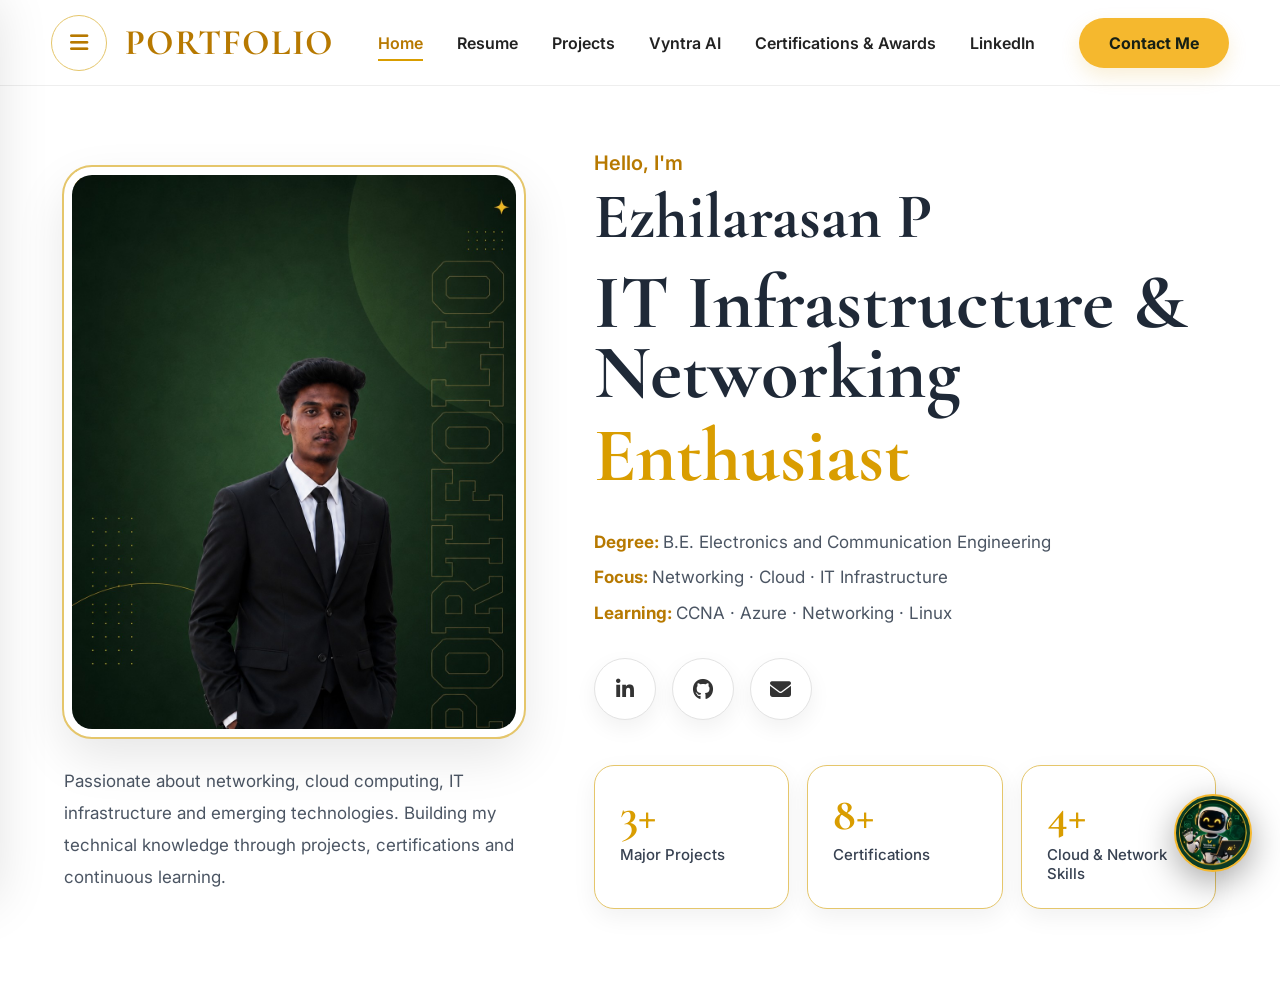
==== commit a7f3e45a: "Add files via upload" ====
--- a/index.html
+++ b/index.html
@@ -1,1686 +1,2189 @@
-<!DOCTYPE html>
-<html lang="en">
-
-<head>
-
-    <meta charset="UTF-8">
-
-    <meta
-        name="viewport"
-        content="width=device-width, initial-scale=1.0">
-
-    <title>Ezhilarasan P | Portfolio</title>
-
-
-    <!-- Google Fonts -->
-
-    <link
-        rel="preconnect"
-        href="https://fonts.googleapis.com">
-
-    <link
-        rel="preconnect"
-        href="https://fonts.gstatic.com"
-        crossorigin>
-
-    <link
-        href="https://fonts.googleapis.com/css2?family=Cormorant+Garamond:wght@500;600;700&family=Inter:wght@400;500;600;700&display=swap"
-        rel="stylesheet">
-
-
-    <!-- Font Awesome -->
-
-    <link
-        rel="stylesheet"
-        href="https://cdnjs.cloudflare.com/ajax/libs/font-awesome/6.5.2/css/all.min.css">
-
-
-    <!-- Main CSS -->
-
-    <link
-        rel="stylesheet"
-        href="style.css">
-
-</head>
-
-
-<body>
-
-
-<!-- =====================================================
-     NAVBAR
-===================================================== -->
-
-<header class="navbar">
-
-
-    <div class="navbar-brand">
-
-
-        <button
-            type="button"
-            class="menu-btn"
-            id="menuBtn"
-            aria-label="Open menu">
-
-            <i class="fa-solid fa-bars"></i>
-
-        </button>
-
-
-        <a
-            href="index.html"
-            class="logo">
-
-            PORTFOLIO
-
-        </a>
-
-    </div>
-
-
-
-    <!-- NAVIGATION -->
-
-    <nav>
-
-        <ul class="nav-links">
-
-
-            <!-- HOME -->
-
-            <li>
-
-                <a
-                    href="index.html"
-                    class="active">
-
-                    Home
-
-                </a>
-
-            </li>
-
-
-
-            <!-- RESUME -->
-
-            <li>
-
-                <a href="about.html">
-
-                    Resume
-
-                </a>
-
-            </li>
-
-
-
-            <!-- PROJECTS -->
-
-            <li>
-
-                <a href="projects.html">
-
-                    Projects
-
-                </a>
-
-            </li>
-
-
-
-            <!-- VYNTRA AI -->
-
-            <li>
-
-                <a href="vyntra-ai.html">
-
-                    Vyntra AI
-
-                </a>
-
-            </li>
-
-
-
-            <!-- CERTIFICATIONS -->
-
-            <li>
-
-                <a href="certificates.html">
-
-                    Certifications & Awards
-
-                </a>
-
-            </li>
-
-
-
-            <!-- LINKEDIN -->
-
-            <li>
-
-                <a href="linkedin.html">
-
-                    LinkedIn
-
-                </a>
-
-            </li>
-
-
-        </ul>
-
-    </nav>
-
-
-
-    <!-- CONTACT -->
-
-    <a
-        href="contact.html"
-        class="contact-btn">
-
-        Contact Me
-
-    </a>
-
-
-</header>
-
-
-
-<!-- =====================================================
-     MENU OVERLAY
-===================================================== -->
-
-<div
-    class="menu-overlay"
-    id="menuOverlay">
-</div>
-
-
-
-<!-- =====================================================
-     SIDE MENU
-===================================================== -->
-
-<aside
-    class="side-menu"
-    id="sideMenu">
-
-
-    <button
-        type="button"
-        class="close-menu"
-        id="closeMenu"
-        aria-label="Close menu">
-
-        <i class="fa-solid fa-xmark"></i>
-
-    </button>
-
-
-
-    <div class="side-menu-title">
-
-        <span>
-            EZHILARASAN'S
-        </span>
-
-        <h2>
-            PORTFOLIO
-        </h2>
-
-    </div>
-
-
-
-    <div class="side-menu-links">
-
-
-        <!-- HOME -->
-
-        <a
-            href="index.html"
-            class="active">
-
-            <i class="fa-solid fa-house"></i>
-
-            <span>
-                Home
-            </span>
-
-        </a>
-
-
-
-        <!-- RESUME -->
-
-        <a href="about.html">
-
-            <i class="fa-solid fa-user"></i>
-
-            <span>
-                Resume
-            </span>
-
-        </a>
-
-
-
-        <!-- PROJECTS -->
-
-        <a href="projects.html">
-
-            <i class="fa-solid fa-diagram-project"></i>
-
-            <span>
-                Projects
-            </span>
-
-        </a>
-
-
-
-        <!-- VYNTRA AI -->
-
-        <a href="vyntra-ai.html">
-
-            <i class="fa-solid fa-robot"></i>
-
-            <span>
-                Vyntra AI
-            </span>
-
-        </a>
-
-
-
-        <!-- CERTIFICATIONS -->
-
-        <a href="certificates.html">
-
-            <i class="fa-solid fa-certificate"></i>
-
-            <span>
-                Certifications & Awards
-            </span>
-
-        </a>
-
-
-
-        <!-- LINKEDIN -->
-
-        <a href="linkedin.html">
-
-            <i class="fa-brands fa-linkedin-in"></i>
-
-            <span>
-                LinkedIn
-            </span>
-
-        </a>
-
-
-
-        <!-- CONTACT -->
-
-        <a href="contact.html">
-
-            <i class="fa-solid fa-envelope"></i>
-
-            <span>
-                Contact Me
-            </span>
-
-        </a>
-
-
-    </div>
-
-</aside>
-
-
-
-<!-- =====================================================
-     HOME PAGE
-===================================================== -->
-
-<main class="home-page">
-
-
-    <section class="home-hero">
-
-
-        <!-- =================================================
-             LEFT SIDE
-        ================================================= -->
-
-        <div class="home-left">
-
-
-            <div class="cloud-word">
-
-                CLOUD
-
-            </div>
-
-
-            <div class="spark">
-
-                ✦
-
-            </div>
-
-
-
-            <img
-                src="ezhilarasan.jpg"
-                alt="Ezhilarasan P"
-                class="home-photo">
-
-
-
-            <p class="home-description">
-
-                Passionate about networking, cloud computing,
-                IT infrastructure and emerging technologies.
-                Building my technical knowledge through
-                projects, certifications and continuous learning.
-
-            </p>
-
-
-        </div>
-
-
-
-        <!-- =================================================
-             RIGHT SIDE
-        ================================================= -->
-
-        <div class="home-content">
-
-
-            <p class="hello">
-
-                Hello, I'm
-
-            </p>
-
-
-
-            <h2>
-
-                Ezhilarasan P
-
-            </h2>
-
-
-
-            <h1>
-
-                IT Infrastructure & Networking
-
-                <span>
-
-                    Enthusiast
-
-                </span>
-
-            </h1>
-
-
-
-            <!-- INFO -->
-
-            <div class="home-info">
-
-
-                <p>
-
-                    <strong>
-                        Degree:
-                    </strong>
-
-                    B.E. Electronics and Communication Engineering
-
-                </p>
-
-
-
-                <p>
-
-                    <strong>
-                        Focus:
-                    </strong>
-
-                    Networking · Cloud · IT Infrastructure
-
-                </p>
-
-
-
-                <p>
-
-                    <strong>
-                        Learning:
-                    </strong>
-
-                    CCNA · Azure · Networking · Linux
-
-                </p>
-
-
-            </div>
-
-
-
-            <!-- =================================================
-                 SOCIAL ICONS
-            ================================================= -->
-
-            <div class="social-icons">
-
-
-                <a
-                    href="https://www.linkedin.com/"
-                    target="_blank"
-                    rel="noopener noreferrer"
-                    aria-label="LinkedIn">
-
-                    <i class="fa-brands fa-linkedin-in"></i>
-
-                </a>
-
-
-
-                <a
-                    href="https://github.com/Ezhilarasan0369"
-                    target="_blank"
-                    rel="noopener noreferrer"
-                    aria-label="GitHub">
-
-                    <i class="fa-brands fa-github"></i>
-
-                </a>
-
-
-
-                <a
-                    href="mailto:ezhilarasan0369@gmail.com"
-                    aria-label="Email">
-
-                    <i class="fa-solid fa-envelope"></i>
-
-                </a>
-
-
-            </div>
-
-
-
-            <!-- =================================================
-                 STATS
-            ================================================= -->
-
-            <div class="stats">
-
-
-                <div class="stat">
-
-                    <strong>
-                        3+
-                    </strong>
-
-                    <span>
-                        Major Projects
-                    </span>
-
-                </div>
-
-
-
-                <div class="stat">
-
-                    <strong>
-                        8+
-                    </strong>
-
-                    <span>
-                        Certifications
-                    </span>
-
-                </div>
-
-
-
-                <div class="stat">
-
-                    <strong>
-                        4+
-                    </strong>
-
-                    <span>
-                        Cloud & Network Skills
-                    </span>
-
-                </div>
-
-
-            </div>
-
-
-        </div>
-
-
-    </section>
-
-
-</main>
-
-
-
-<!-- =====================================================
-     VYNTRA AI FLOATING ASSISTANT
-===================================================== -->
-
-<div class="vyntra-ai">
-
-
-    <!-- =================================================
-         CHAT WINDOW
-    ================================================= -->
-
-    <div
-        class="vyntra-chat"
-        id="vyntraChat">
-
-
-        <!-- HEADER -->
-
-        <div class="vyntra-chat-header">
-
-
-            <div class="vyntra-ai-profile">
-
-
-                <div class="vyntra-ai-avatar">
-
-                    <img
-                        src="vyntra-ai.png"
-                        alt="Vyntra AI">
-
-                </div>
-
-
-
-                <div>
-
-
-                    <div class="vyntra-ai-name">
-
-                        Vyntra AI
-
-                    </div>
-
-
-
-                    <div class="vyntra-ai-status">
-
-                        <span></span>
-
-                        AI Portfolio Assistant
-
-                    </div>
-
-
-                </div>
-
-
-            </div>
-
-
-
-            <!-- CLOSE -->
-
-            <button
-                type="button"
-                class="vyntra-close"
-                id="vyntraClose"
-                aria-label="Close Vyntra AI">
-
-                <i class="fa-solid fa-xmark"></i>
-
-            </button>
-
-
-        </div>
-
-
-
-        <!-- =================================================
-             MESSAGES
-        ================================================= -->
-
-        <div
-            class="vyntra-messages"
-            id="vyntraMessages">
-
-
-            <!-- WELCOME -->
-
-            <div class="vyntra-message bot">
-
-                👋 Hi! I'm
-
-                <strong>
-                    Vyntra AI
-                </strong>.
-
-                <br><br>
-
-                I'm Ezhilarasan's AI Portfolio Assistant.
-
-                <br><br>
-
-                I can help you explore his
-
-                <strong>
-                    projects, skills,
-                    certifications and experience.
-                </strong>
-
-            </div>
-
-
-
-            <!-- QUICK QUESTIONS -->
-
-            <div class="vyntra-suggestions">
-
-
-                <button
-                    type="button"
-                    class="vyntra-suggestion"
-                    data-question="Tell me about Ezhilarasan">
-
-                    👤 Tell me about Ezhilarasan
-
-                </button>
-
-
-
-                <button
-                    type="button"
-                    class="vyntra-suggestion"
-                    data-question="Show me his projects">
-
-                    🚀 Show his projects
-
-                </button>
-
-
-
-                <button
-                    type="button"
-                    class="vyntra-suggestion"
-                    data-question="What certifications does he have?">
-
-                    🏆 Certifications
-
-                </button>
-
-
-
-                <button
-                    type="button"
-                    class="vyntra-suggestion"
-                    data-question="What are his technical skills?">
-
-                    💻 Technical Skills
-
-                </button>
-
-
-            </div>
-
-
-        </div>
-
-
-
-        <!-- =================================================
-             INPUT
-        ================================================= -->
-
-        <div class="vyntra-input-area">
-
-
-            <input
-                type="text"
-                id="vyntraInput"
-                class="vyntra-input"
-                placeholder="Ask about Ezhilarasan..."
-                autocomplete="off">
-
-
-
-            <button
-                type="button"
-                id="vyntraSend"
-                class="vyntra-send"
-                aria-label="Send message">
-
-                <i class="fa-solid fa-paper-plane"></i>
-
-            </button>
-
-
-        </div>
-
-
-    </div>
-
-
-
-    <!-- =================================================
-         FLOATING AI BUTTON
-    ================================================= -->
-
-    <button
-        type="button"
-        class="vyntra-ai-button"
-        id="vyntraOpen"
-        aria-label="Open Vyntra AI">
-
-
-        <img
-            src="vyntra-ai.png"
-            alt="Vyntra AI">
-
-
-        <span
-            class="vyntra-online-dot">
-        </span>
-
-
-    </button>
-
-
-
-    <!-- LABEL -->
-
-    <div class="vyntra-ai-label">
-
-        Ask Vyntra AI
-
-    </div>
-
-
-</div>
-
-
-
-<!-- =====================================================
-     JAVASCRIPT
-===================================================== -->
-
-<script>
-
-
-/* =====================================================
-   DOM READY
-===================================================== */
-
-document.addEventListener(
-    "DOMContentLoaded",
-    function () {
-
-
-
-        /* =================================================
-           SIDE MENU
-        ================================================= */
-
-        const menuBtn =
-            document.getElementById("menuBtn");
-
-        const sideMenu =
-            document.getElementById("sideMenu");
-
-        const closeMenu =
-            document.getElementById("closeMenu");
-
-        const menuOverlay =
-            document.getElementById("menuOverlay");
-
-
-
-        function openMenu() {
-
-            if (!sideMenu || !menuOverlay) {
-                return;
-            }
-
-            sideMenu.classList.add("open");
-
-            menuOverlay.classList.add("show");
-
-            document.body.classList.add("menu-open");
-
-        }
-
-
-
-        function hideMenu() {
-
-            if (!sideMenu || !menuOverlay) {
-                return;
-            }
-
-            sideMenu.classList.remove("open");
-
-            menuOverlay.classList.remove("show");
-
-            document.body.classList.remove("menu-open");
-
-        }
-
-
-
-        if (menuBtn) {
-
-            menuBtn.addEventListener(
-                "click",
-                openMenu
-            );
-
-        }
-
-
-
-        if (closeMenu) {
-
-            closeMenu.addEventListener(
-                "click",
-                hideMenu
-            );
-
-        }
-
-
-
-        if (menuOverlay) {
-
-            menuOverlay.addEventListener(
-                "click",
-                hideMenu
-            );
-
-        }
-
-
-
-        document.addEventListener(
-            "keydown",
-            function (event) {
-
-                if (event.key === "Escape") {
-
-                    hideMenu();
-
-                }
-
-            }
-        );
-
-
-
-        /* =================================================
-           VYNTRA AI
-        ================================================= */
-
-        const openButton =
-            document.getElementById("vyntraOpen");
-
-        const closeButton =
-            document.getElementById("vyntraClose");
-
-        const chat =
-            document.getElementById("vyntraChat");
-
-        const input =
-            document.getElementById("vyntraInput");
-
-        const sendButton =
-            document.getElementById("vyntraSend");
-
-        const messages =
-            document.getElementById("vyntraMessages");
-
-
-
-        /* =================================================
-           OPEN VYNTRA
-        ================================================= */
-
-        if (openButton && chat) {
-
-            openButton.addEventListener(
-                "click",
-                function (event) {
-
-                    event.preventDefault();
-
-                    event.stopPropagation();
-
-                    chat.classList.add("active");
-
-                    openButton.style.display =
-                        "none";
-
-
-                    setTimeout(
-                        function () {
-
-                            if (input) {
-
-                                input.focus();
-
-                            }
-
-                        },
-                        200
-                    );
-
-                }
-            );
-
-        }
-
-
-
-        /* =================================================
-           CLOSE VYNTRA
-        ================================================= */
-
-        if (closeButton && chat) {
-
-            closeButton.addEventListener(
-                "click",
-                function (event) {
-
-                    event.preventDefault();
-
-                    event.stopPropagation();
-
-                    chat.classList.remove("active");
-
-
-                    if (openButton) {
-
-                        openButton.style.display =
-                            "flex";
-
-                    }
-
-                }
-            );
-
-        }
-
-
-
-        /* =================================================
-           ADD MESSAGE
-        ================================================= */
-
-        function addMessage(
-            text,
-            type
-        ) {
-
-            if (!messages) {
-                return;
-            }
-
-
-            const message =
-                document.createElement("div");
-
-
-            message.className =
-                "vyntra-message " + type;
-
-
-            message.innerHTML =
-                text;
-
-
-            messages.appendChild(
-                message
-            );
-
-
-            messages.scrollTop =
-                messages.scrollHeight;
-
-        }
-
-
-
-        /* =================================================
-           TYPING INDICATOR
-        ================================================= */
-
-        function showTyping() {
-
-            if (!messages) {
-                return;
-            }
-
-
-            const typing =
-                document.createElement("div");
-
-
-            typing.className =
-                "vyntra-typing";
-
-
-            typing.id =
-                "vyntraTyping";
-
-
-            typing.innerHTML = `
-
-                <span></span>
-                <span></span>
-                <span></span>
-
-            `;
-
-
-            messages.appendChild(
-                typing
-            );
-
-
-            messages.scrollTop =
-                messages.scrollHeight;
-
-        }
-
-
-
-        function hideTyping() {
-
-            const typing =
-                document.getElementById(
-                    "vyntraTyping"
-                );
-
-
-            if (typing) {
-
-                typing.remove();
-
-            }
-
-        }
-
-
-
-        /* =================================================
-           RESPONSE ENGINE
-        ================================================= */
-
-        function getVyntraResponse(
-            question
-        ) {
-
-
-            const q =
-                question.toLowerCase();
-
-
-
-            /* ABOUT */
-
-            if (
-
-                q.includes("about") ||
-                q.includes("who is") ||
-                q.includes("ezhilarasan")
-
-            ) {
-
-                return `
-
-                    <strong>
-                        Ezhilarasan P
-                    </strong>
-
-                    is a B.E. Electronics and
-                    Communication Engineering
-                    student with a strong interest in
-
-                    <strong>
-                        IT Infrastructure,
-                        Networking,
-                        Cloud Computing
-                        and Linux.
-                    </strong>
-
-                    <br><br>
-
-                    He is continuously developing
-                    his technical knowledge through
-                    projects, certifications and
-                    hands-on learning.
-
-                `;
-
-            }
-
-
-
-            /* PROJECTS */
-
-            if (
-
-                q.includes("project") ||
-                q.includes("projects")
-
-            ) {
-
-                return `
-
-                    🚀 Ezhilarasan's project interests
-                    and work include:
-
-                    <br><br>
-
-                    • IT Infrastructure<br>
-                    • Networking<br>
-                    • Cloud Computing<br>
-                    • AI & Automation<br>
-                    • IoT / Embedded Systems
-
-                    <br><br>
-
-                    You can explore the complete
-                    projects in the
-                    <strong>
-                        Projects
-                    </strong>
-                    section.
-
-                `;
-
-            }
-
-
-
-            /* CERTIFICATIONS */
-
-            if (
-
-                q.includes("certification") ||
-                q.includes("certificate")
-
-            ) {
-
-                return `
-
-                    🏆 Ezhilarasan's certifications
-                    and learning areas include:
-
-                    <br><br>
-
-                    • Microsoft Azure Fundamentals<br>
-                    • AWS Academy<br>
-                    • Oracle Cloud / DevOps<br>
-                    • CCNA Networking<br>
-                    • Google AI<br>
-                    • Infosys certifications
-
-                    <br><br>
-
-                    Visit the
-                    <strong>
-                        Certifications & Awards
-                    </strong>
-                    section for more details.
-
-                `;
-
-            }
-
-
-
-            /* SKILLS */
-
-            if (
-
-                q.includes("skill") ||
-                q.includes("technical") ||
-                q.includes("technology") ||
-                q.includes("technologies")
-
-            ) {
-
-                return `
-
-                    💻 Ezhilarasan's main technical
-                    focus areas are:
-
-                    <br><br>
-
-                    <strong>
-                        Networking
-                    </strong>
-
-                    <br>
-
-                    CCNA, TCP/IP,
-                    Routing & Switching
-
-                    <br><br>
-
-                    <strong>
-                        Cloud
-                    </strong>
-
-                    <br>
-
-                    Azure and AWS
-
-                    <br><br>
-
-                    <strong>
-                        Infrastructure
-                    </strong>
-
-                    <br>
-
-                    Linux and IT Infrastructure
-
-                    <br><br>
-
-                    <strong>
-                        Programming
-                    </strong>
-
-                    <br>
-
-                    Python and Java
-
-                `;
-
-            }
-
-
-
-            /* CLOUD */
-
-            if (
-
-                q.includes("cloud") ||
-                q.includes("azure") ||
-                q.includes("aws")
-
-            ) {
-
-                return `
-
-                    ☁️ Ezhilarasan is interested in
-
-                    <strong>
-                        Cloud Infrastructure
-                    </strong>
-
-                    and is learning technologies
-                    such as
-                    <strong>
-                        Microsoft Azure and AWS.
-                    </strong>
-
-                    <br><br>
-
-                    His focus is on understanding
-                    how networking, Linux and cloud
-                    infrastructure work together.
-
-                `;
-
-            }
-
-
-
-            /* LINUX */
-
-            if (
-                q.includes("linux")
-            ) {
-
-                return `
-
-                    🐧 Linux is one of
-                    Ezhilarasan's infrastructure
-                    learning areas.
-
-                    <br><br>
-
-                    His learning focus includes
-                    Linux commands, administration,
-                    networking and server-side
-                    concepts.
-
-                `;
-
-            }
-
-
-
-            /* NETWORKING */
-
-            if (
-
-                q.includes("network") ||
-                q.includes("networking") ||
-                q.includes("ccna")
-
-            ) {
-
-                return `
-
-                    🌐 Networking is one of
-                    Ezhilarasan's primary areas
-                    of interest.
-
-                    <br><br>
-
-                    His learning focus includes:
-
-                    <br><br>
-
-                    • CCNA<br>
-                    • TCP/IP<br>
-                    • Routing & Switching<br>
-                    • Network fundamentals<br>
-                    • IT Infrastructure
-
-                `;
-
-            }
-
-
-
-            /* CONTACT */
-
-            if (
-
-                q.includes("contact") ||
-                q.includes("email") ||
-                q.includes("github") ||
-                q.includes("linkedin")
-
-            ) {
-
-                return `
-
-                    📩 You can connect with
-                    Ezhilarasan through the
-                    social links available
-                    on this portfolio.
-
-                    <br><br>
-
-                    You can also use the
-                    <strong>
-                        Contact Me
-                    </strong>
-                    section to get in touch.
-
-                `;
-
-            }
-
-
-
-            /* RESUME */
-
-            if (
-
-                q.includes("resume") ||
-                q.includes("cv")
-
-            ) {
-
-                return `
-
-                    📄 Ezhilarasan's resume is
-                    available through the
-                    Resume section of this portfolio.
-
-                `;
-
-            }
-
-
-
-            /* DEFAULT */
-
-            return `
-
-                🤖 I can help you explore
-                <strong>
-                    Ezhilarasan's portfolio.
-                </strong>
-
-                <br><br>
-
-                Try asking:
-
-                <br><br>
-
-                • Tell me about Ezhilarasan<br>
-                • Show his projects<br>
-                • What certifications does he have?<br>
-                • What are his technical skills?<br>
-                • What cloud technologies does he know?<br>
-                • Tell me about his Linux skills<br>
-                • What networking skills does he have?
-
-            `;
-
-        }
-
-
-
-        /* =================================================
-           SEND MESSAGE
-        ================================================= */
-
-        function sendMessage() {
-
-            if (!input) {
-                return;
-            }
-
-
-            const question =
-                input.value.trim();
-
-
-            if (!question) {
-                return;
-            }
-
-
-            addMessage(
-                question,
-                "user"
-            );
-
-
-            input.value =
-                "";
-
-
-            showTyping();
-
-
-            setTimeout(
-                function () {
-
-                    hideTyping();
-
-
-                    const response =
-                        getVyntraResponse(
-                            question
-                        );
-
-
-                    addMessage(
-                        response,
-                        "bot"
-                    );
-
-                },
-                650
-            );
-
-        }
-
-
-
-        /* SEND BUTTON */
-
-        if (sendButton) {
-
-            sendButton.addEventListener(
-                "click",
-                function () {
-
-                    sendMessage();
-
-                }
-            );
-
-        }
-
-
-
-        /* ENTER */
-
-        if (input) {
-
-            input.addEventListener(
-                "keydown",
-                function (event) {
-
-                    if (
-                        event.key === "Enter"
-                    ) {
-
-                        event.preventDefault();
-
-                        sendMessage();
-
-                    }
-
-                }
-            );
-
-        }
-
-
-
-        /* =================================================
-           QUICK QUESTIONS
-        ================================================= */
-
-        const quickQuestions =
-            document.querySelectorAll(
-                ".vyntra-suggestion"
-            );
-
-
-        quickQuestions.forEach(
-            function (button) {
-
-
-                button.addEventListener(
-                    "click",
-                    function () {
-
-
-                        const question =
-                            button.getAttribute(
-                                "data-question"
-                            );
-
-
-                        if (!question) {
-                            return;
-                        }
-
-
-                        addMessage(
-                            question,
-                            "user"
-                        );
-
-
-                        showTyping();
-
-
-                        setTimeout(
-                            function () {
-
-
-                                hideTyping();
-
-
-                                const response =
-                                    getVyntraResponse(
-                                        question
-                                    );
-
-
-                                addMessage(
-                                    response,
-                                    "bot"
-                                );
-
-
-                            },
-                            650
-                        );
-
-                    }
-                );
-
-            }
-        );
-
-
-    }
-
-);
-
-</script>
-
-
-</body>
-
+<!DOCTYPE html>
+<html lang="en">
+
+<head>
+
+  <meta charset="UTF-8">
+  <meta name="viewport" content="width=device-width, initial-scale=1.0">
+
+  <title>Ezhilarasan P | Portfolio</title>
+
+  <!-- GOOGLE FONTS -->
+  <link rel="preconnect" href="https://fonts.googleapis.com">
+  <link rel="preconnect" href="https://fonts.gstatic.com" crossorigin>
+
+  <link
+    href="https://fonts.googleapis.com/css2?family=Cormorant+Garamond:wght@500;600;700&family=Inter:wght@400;500;600;700&display=swap"
+    rel="stylesheet">
+
+  <!-- FONT AWESOME -->
+  <link
+    rel="stylesheet"
+    href="https://cdnjs.cloudflare.com/ajax/libs/font-awesome/6.5.2/css/all.min.css">
+
+  <!-- YOUR MAIN CSS -->
+  <link rel="stylesheet" href="style.css">
+
+
+  <!-- =====================================================
+       VYNTRA AI STYLE
+  ====================================================== -->
+
+  <style>
+
+    /* =====================================================
+       VYNTRA FLOATING BUTTON
+    ====================================================== */
+
+    #vyntraLauncher {
+
+      position: fixed !important;
+
+      right: 28px !important;
+      bottom: 28px !important;
+
+      width: 78px !important;
+      height: 78px !important;
+
+      padding: 0 !important;
+      margin: 0 !important;
+
+      border-radius: 50% !important;
+
+      border: 2px solid #f5b82e !important;
+
+      background: #0d3d25 !important;
+
+      display: flex !important;
+
+      align-items: center !important;
+      justify-content: center !important;
+
+      cursor: pointer !important;
+
+      z-index: 999998 !important;
+
+      box-shadow:
+        0 10px 35px rgba(0,0,0,0.35) !important;
+
+      transition: 0.3s ease !important;
+    }
+
+
+    #vyntraLauncher:hover {
+
+      transform:
+        translateY(-5px)
+        scale(1.05) !important;
+
+      box-shadow:
+        0 15px 40px rgba(245,184,46,0.25) !important;
+    }
+
+
+    #vyntraLauncher img {
+
+      width: 68px !important;
+      height: 68px !important;
+
+      border-radius: 50% !important;
+
+      object-fit: cover !important;
+
+      display: block !important;
+    }
+
+
+
+    /* =====================================================
+       VYNTRA CHAT WINDOW
+    ====================================================== */
+
+    #vyntraChat {
+
+      position: fixed !important;
+
+      right: 28px !important;
+      bottom: 120px !important;
+
+      width: 390px !important;
+
+      height: 590px !important;
+
+      max-width:
+        calc(100vw - 30px) !important;
+
+      max-height:
+        calc(100vh - 145px) !important;
+
+      background:
+        #082f1c !important;
+
+      border:
+        1px solid #8d7620 !important;
+
+      border-radius:
+        24px !important;
+
+      overflow:
+        hidden !important;
+
+      display:
+        none !important;
+
+      flex-direction:
+        column !important;
+
+      visibility:
+        hidden !important;
+
+      opacity:
+        0 !important;
+
+      z-index:
+        999999 !important;
+
+      box-shadow:
+        0 25px 70px rgba(0,0,0,0.50) !important;
+    }
+
+
+    /* =====================================================
+       OPEN CHAT
+    ====================================================== */
+
+    #vyntraChat.vyntra-open {
+
+      display:
+        flex !important;
+
+      visibility:
+        visible !important;
+
+      opacity:
+        1 !important;
+    }
+
+
+
+    /* =====================================================
+       CHAT HEADER
+    ====================================================== */
+
+    .vyntra-header {
+
+      height: 92px !important;
+
+      min-height: 92px !important;
+
+      flex-shrink: 0 !important;
+
+      padding: 12px 16px !important;
+
+      display: flex !important;
+
+      align-items: center !important;
+
+      background:
+        #0d4227 !important;
+
+      border-bottom:
+        1px solid rgba(245,184,46,0.15) !important;
+    }
+
+
+    .vyntra-avatar {
+
+      width: 64px !important;
+      height: 64px !important;
+
+      min-width: 64px !important;
+      min-height: 64px !important;
+
+      border-radius: 50% !important;
+
+      overflow: hidden !important;
+
+      border: 2px solid #f5b82e !important;
+    }
+
+
+    .vyntra-avatar img {
+
+      width: 100% !important;
+      height: 100% !important;
+
+      object-fit: cover !important;
+
+      display: block !important;
+    }
+
+
+    .vyntra-header-info {
+
+      flex: 1 !important;
+
+      margin-left: 12px !important;
+    }
+
+
+    .vyntra-header-info h3 {
+
+      margin: 0 !important;
+
+      color: #ffffff !important;
+
+      font-family:
+        Inter,
+        sans-serif !important;
+
+      font-size: 20px !important;
+
+      font-weight: 700 !important;
+    }
+
+
+    .vyntra-status {
+
+      margin-top: 4px !important;
+
+      display: flex !important;
+
+      align-items: center !important;
+
+      gap: 7px !important;
+
+      color: #a9b8ad !important;
+
+      font-family:
+        Inter,
+        sans-serif !important;
+
+      font-size: 13px !important;
+    }
+
+
+    .vyntra-status-dot {
+
+      width: 9px !important;
+      height: 9px !important;
+
+      border-radius: 50% !important;
+
+      background:
+        #32e86b !important;
+
+      display: inline-block !important;
+    }
+
+
+    #vyntraClose {
+
+      width: 50px !important;
+      height: 50px !important;
+
+      border: none !important;
+
+      border-radius: 50% !important;
+
+      background:
+        rgba(255,255,255,0.08) !important;
+
+      color: #ffffff !important;
+
+      font-size: 22px !important;
+
+      cursor: pointer !important;
+
+      flex-shrink: 0 !important;
+    }
+
+
+    #vyntraClose:hover {
+
+      background:
+        rgba(245,184,46,0.18) !important;
+
+      color:
+        #f5b82e !important;
+    }
+
+
+
+    /* =====================================================
+       MESSAGE AREA
+    ====================================================== */
+
+    .vyntra-messages {
+
+      flex: 1 !important;
+
+      min-height: 0 !important;
+
+      overflow-y: auto !important;
+
+      padding: 18px !important;
+
+      font-family:
+        Inter,
+        sans-serif !important;
+    }
+
+
+    .vyntra-messages::-webkit-scrollbar {
+
+      width: 7px;
+    }
+
+
+    .vyntra-messages::-webkit-scrollbar-track {
+
+      background:
+        #072718;
+    }
+
+
+    .vyntra-messages::-webkit-scrollbar-thumb {
+
+      background:
+        #8d7620;
+
+      border-radius:
+        10px;
+    }
+
+
+
+    /* =====================================================
+       CHAT MESSAGES
+    ====================================================== */
+
+    .vyntra-message {
+
+      max-width:
+        88% !important;
+
+      margin-bottom:
+        12px !important;
+
+      padding:
+        14px 16px !important;
+
+      border-radius:
+        16px !important;
+
+      font-family:
+        Inter,
+        sans-serif !important;
+
+      font-size:
+        14px !important;
+
+      line-height:
+        1.6 !important;
+    }
+
+
+    .vyntra-message.bot {
+
+      margin-right:
+        auto !important;
+
+      background:
+        #185436 !important;
+
+      color:
+        #f5f5ef !important;
+
+      border-bottom-left-radius:
+        5px !important;
+    }
+
+
+    .vyntra-message.user {
+
+      margin-left:
+        auto !important;
+
+      background:
+        #f5b82e !important;
+
+      color:
+        #092f1c !important;
+
+      border-bottom-right-radius:
+        5px !important;
+
+      font-weight:
+        600 !important;
+    }
+
+
+    .vyntra-message.bot strong {
+
+      color:
+        #f5b82e !important;
+    }
+
+
+
+    /* =====================================================
+       QUICK QUESTIONS
+    ====================================================== */
+
+    .vyntra-quick {
+
+      display:
+        flex !important;
+
+      flex-direction:
+        column !important;
+
+      gap:
+        8px !important;
+
+      margin-top:
+        8px !important;
+    }
+
+
+    .vyntra-quick button {
+
+      width:
+        100% !important;
+
+      padding:
+        11px 13px !important;
+
+      border-radius:
+        12px !important;
+
+      border:
+        1px solid #806d1e !important;
+
+      background:
+        #103c24 !important;
+
+      color:
+        #f5b82e !important;
+
+      text-align:
+        left !important;
+
+      font-family:
+        Inter,
+        sans-serif !important;
+
+      font-size:
+        13px !important;
+
+      cursor:
+        pointer !important;
+    }
+
+
+    .vyntra-quick button:hover {
+
+      background:
+        #174d2e !important;
+
+      border-color:
+        #f5b82e !important;
+    }
+
+
+
+    /* =====================================================
+       INPUT AREA
+    ====================================================== */
+
+    .vyntra-input-area {
+
+      flex-shrink:
+        0 !important;
+
+      display:
+        flex !important;
+
+      gap:
+        9px !important;
+
+      padding:
+        12px !important;
+
+      background:
+        #082f1c !important;
+
+      border-top:
+        1px solid rgba(245,184,46,0.15) !important;
+    }
+
+
+    #vyntraInput {
+
+      flex:
+        1 !important;
+
+      min-width:
+        0 !important;
+
+      height:
+        52px !important;
+
+      padding:
+        0 15px !important;
+
+      border:
+        1px solid #315c43 !important;
+
+      border-radius:
+        13px !important;
+
+      outline:
+        none !important;
+
+      background:
+        #123d27 !important;
+
+      color:
+        #ffffff !important;
+
+      font-family:
+        Inter,
+        sans-serif !important;
+
+      font-size:
+        14px !important;
+    }
+
+
+    #vyntraInput::placeholder {
+
+      color:
+        #91a397 !important;
+    }
+
+
+    #vyntraInput:focus {
+
+      border-color:
+        #f5b82e !important;
+    }
+
+
+    #vyntraSend {
+
+      width:
+        54px !important;
+
+      height:
+        52px !important;
+
+      flex-shrink:
+        0 !important;
+
+      border:
+        none !important;
+
+      border-radius:
+        13px !important;
+
+      background:
+        #f5b82e !important;
+
+      color:
+        #092f1c !important;
+
+      font-size:
+        19px !important;
+
+      cursor:
+        pointer !important;
+    }
+
+
+
+    /* =====================================================
+       MOBILE
+    ====================================================== */
+
+    @media (max-width: 600px) {
+
+      #vyntraLauncher {
+
+        right:
+          18px !important;
+
+        bottom:
+          18px !important;
+
+        width:
+          68px !important;
+
+        height:
+          68px !important;
+      }
+
+
+      #vyntraLauncher img {
+
+        width:
+          59px !important;
+
+        height:
+          59px !important;
+      }
+
+
+      #vyntraChat {
+
+        right:
+          10px !important;
+
+        bottom:
+          95px !important;
+
+        width:
+          calc(100vw - 20px) !important;
+
+        height:
+          calc(100vh - 115px) !important;
+
+        max-width:
+          none !important;
+
+        max-height:
+          none !important;
+
+        border-radius:
+          20px !important;
+      }
+
+    }
+
+  </style>
+
+</head>
+
+
+<body>
+
+
+<!-- =====================================================
+     NAVBAR
+===================================================== -->
+
+<header class="navbar">
+
+  <div class="navbar-brand">
+
+    <button
+      class="menu-btn"
+      id="menuBtn"
+      aria-label="Open menu">
+
+      <i class="fa-solid fa-bars"></i>
+
+    </button>
+
+
+    <a
+      href="index.html"
+      class="logo">
+
+      PORTFOLIO
+
+    </a>
+
+  </div>
+
+
+  <nav>
+
+    <ul class="nav-links">
+
+      <li>
+        <a
+          href="index.html"
+          class="active">
+
+          Home
+
+        </a>
+      </li>
+
+
+      <li>
+        <a href="about.html">
+
+          Resume
+
+        </a>
+      </li>
+
+
+      <li>
+        <a href="projects.html">
+
+          Projects
+
+        </a>
+      </li>
+
+
+      <li>
+        <a href="#vyntra-ai">
+
+          Vyntra AI
+
+        </a>
+      </li>
+
+
+      <li>
+        <a href="certificates.html">
+
+          Certifications & Awards
+
+        </a>
+      </li>
+
+
+      <li>
+        <a href="linkedin.html">
+
+          LinkedIn
+
+        </a>
+      </li>
+
+    </ul>
+
+  </nav>
+
+
+  <a
+    href="contact.html"
+    class="contact-btn">
+
+    Contact Me
+
+  </a>
+
+</header>
+
+
+
+<!-- =====================================================
+     MENU OVERLAY
+===================================================== -->
+
+<div
+  class="menu-overlay"
+  id="menuOverlay">
+</div>
+
+
+
+<!-- =====================================================
+     SIDE MENU
+===================================================== -->
+
+<aside
+  class="side-menu"
+  id="sideMenu">
+
+
+  <button
+    class="close-menu"
+    id="closeMenu"
+    aria-label="Close menu">
+
+    <i class="fa-solid fa-xmark"></i>
+
+  </button>
+
+
+  <div class="side-menu-title">
+
+    <span>
+      EZHILARASAN'S
+    </span>
+
+    <h2>
+      PORTFOLIO
+    </h2>
+
+  </div>
+
+
+  <div class="side-menu-links">
+
+
+    <a
+      href="index.html"
+      class="active">
+
+      <i class="fa-solid fa-house"></i>
+
+      <span>
+        Home
+      </span>
+
+    </a>
+
+
+    <a href="about.html">
+
+      <i class="fa-solid fa-user"></i>
+
+      <span>
+        Resume
+      </span>
+
+    </a>
+
+
+    <a href="projects.html">
+
+      <i class="fa-solid fa-diagram-project"></i>
+
+      <span>
+        Projects
+      </span>
+
+    </a>
+
+
+    <a href="vyntra-ai.html">
+
+      <i class="fa-solid fa-robot"></i>
+
+      <span>
+        Vyntra AI
+      </span>
+
+    </a>
+
+
+    <a href="certificates.html">
+
+      <i class="fa-solid fa-certificate"></i>
+
+      <span>
+        Certifications & Awards
+      </span>
+
+    </a>
+
+
+    <a href="linkedin.html">
+
+      <i class="fa-brands fa-linkedin-in"></i>
+
+      <span>
+        LinkedIn
+      </span>
+
+    </a>
+
+
+    <a href="contact.html">
+
+      <i class="fa-solid fa-envelope"></i>
+
+      <span>
+        Contact Me
+      </span>
+
+    </a>
+
+
+  </div>
+
+</aside>
+
+
+
+<!-- =====================================================
+     HOME PAGE
+===================================================== -->
+
+<main class="home-page">
+
+  <section class="home-hero">
+
+
+    <!-- LEFT SIDE -->
+
+    <div class="home-left">
+
+      <div class="cloud-word">
+        CLOUD
+      </div>
+
+
+      <div class="spark">
+        ✦
+      </div>
+
+
+      <img
+        src="ezhilarasan.jpg"
+        alt="Ezhilarasan P"
+        class="home-photo">
+
+
+      <p class="home-description">
+
+        Passionate about networking, cloud computing,
+        IT infrastructure and emerging technologies.
+        Building my technical knowledge through projects,
+        certifications and continuous learning.
+
+      </p>
+
+    </div>
+
+
+
+    <!-- RIGHT SIDE -->
+
+    <div class="home-content">
+
+      <p class="hello">
+        Hello, I'm
+      </p>
+
+
+      <h2>
+        Ezhilarasan P
+      </h2>
+
+
+      <h1>
+
+        IT Infrastructure & Networking
+
+        <span>
+          Enthusiast
+        </span>
+
+      </h1>
+
+
+      <div class="home-info">
+
+        <p>
+
+          <strong>
+            Degree:
+          </strong>
+
+          B.E. Electronics and Communication Engineering
+
+        </p>
+
+
+        <p>
+
+          <strong>
+            Focus:
+          </strong>
+
+          Networking · Cloud · IT Infrastructure
+
+        </p>
+
+
+        <p>
+
+          <strong>
+            Learning:
+          </strong>
+
+          CCNA · Azure · Networking · Linux
+
+        </p>
+
+      </div>
+
+
+
+      <!-- SOCIAL ICONS -->
+
+      <div class="social-icons">
+
+
+        <a
+          href="https://www.linkedin.com/in/ezhilarasan-prabakaran-ezhil0369"
+          target="_blank"
+          rel="noopener noreferrer"
+          aria-label="LinkedIn">
+
+          <i class="fa-brands fa-linkedin-in"></i>
+
+        </a>
+
+
+        <a
+          href="https://github.com/Ezhilarasan0369"
+          target="_blank"
+          rel="noopener noreferrer"
+          aria-label="GitHub">
+
+          <i class="fa-brands fa-github"></i>
+
+        </a>
+
+
+        <a
+          href="mailto:ezhilarasan0369@gmail.com"
+          aria-label="Email">
+
+          <i class="fa-solid fa-envelope"></i>
+
+        </a>
+
+      </div>
+
+
+
+      <!-- STATS -->
+
+      <div class="stats">
+
+
+        <div class="stat">
+
+          <strong>
+            3+
+          </strong>
+
+          <span>
+            Major Projects
+          </span>
+
+        </div>
+
+
+        <div class="stat">
+
+          <strong>
+            8+
+          </strong>
+
+          <span>
+            Certifications
+          </span>
+
+        </div>
+
+
+        <div class="stat">
+
+          <strong>
+            4+
+          </strong>
+
+          <span>
+            Cloud & Network Skills
+          </span>
+
+        </div>
+
+
+      </div>
+
+    </div>
+
+  </section>
+
+</main>
+
+
+
+<!-- =====================================================
+     VYNTRA AI FLOATING BUTTON
+===================================================== -->
+
+<button
+  id="vyntraLauncher"
+  aria-label="Open Vyntra AI">
+
+  <img
+    src="vyntra-ai.png"
+    alt="Vyntra AI">
+
+</button>
+
+
+
+<!-- =====================================================
+     VYNTRA AI CHAT WINDOW
+===================================================== -->
+
+<section
+  id="vyntraChat"
+  aria-label="Vyntra AI Assistant">
+
+
+  <!-- HEADER -->
+
+  <div class="vyntra-header">
+
+
+    <div class="vyntra-avatar">
+
+      <img
+        src="vyntra-ai.png"
+        alt="Vyntra AI">
+
+    </div>
+
+
+    <div class="vyntra-header-info">
+
+      <h3>
+        Vyntra AI
+      </h3>
+
+
+      <div class="vyntra-status">
+
+        <span
+          class="vyntra-status-dot">
+        </span>
+
+        AI Portfolio Assistant
+
+      </div>
+
+    </div>
+
+
+    <button
+      id="vyntraClose"
+      aria-label="Close Vyntra AI">
+
+      <i class="fa-solid fa-xmark"></i>
+
+    </button>
+
+  </div>
+
+
+
+  <!-- CHAT MESSAGES -->
+
+  <div
+    class="vyntra-messages"
+    id="vyntraMessages">
+
+
+    <div
+      class="vyntra-message bot">
+
+      👋 Hi! I'm
+      <strong>Vyntra AI</strong>.
+
+      <br><br>
+
+      I'm Ezhilarasan's AI Portfolio Assistant.
+
+      <br><br>
+
+      I can help you explore his
+      <strong>
+        projects, skills, certifications
+        and career focus.
+      </strong>
+
+    </div>
+
+
+    <!-- QUICK QUESTIONS -->
+
+    <div
+      class="vyntra-quick">
+
+
+      <button
+        data-question="Tell me about Ezhilarasan">
+
+        👤 Tell me about Ezhilarasan
+
+      </button>
+
+
+      <button
+        data-question="What projects has Ezhilarasan done?">
+
+        🚀 Show his projects
+
+      </button>
+
+
+      <button
+        data-question="What certifications does Ezhilarasan have?">
+
+        🏆 Certifications
+
+      </button>
+
+
+      <button
+        data-question="What are Ezhilarasan's technical skills?">
+
+        💻 Technical Skills
+
+      </button>
+
+
+      <button
+        data-question="What is Ezhilarasan's career goal?">
+
+        🎯 Career Goal
+
+      </button>
+
+    </div>
+
+  </div>
+
+
+
+  <!-- INPUT -->
+
+  <div
+    class="vyntra-input-area">
+
+
+    <input
+      type="text"
+      id="vyntraInput"
+      placeholder="Ask about Ezhilarasan..."
+      autocomplete="off">
+
+
+    <button
+      id="vyntraSend"
+      aria-label="Send">
+
+      <i
+        class="fa-solid fa-paper-plane">
+      </i>
+
+    </button>
+
+  </div>
+
+</section>
+
+
+
+<!-- =====================================================
+     JAVASCRIPT
+===================================================== -->
+
+<script>
+
+/* =====================================================
+   HAMBURGER MENU
+===================================================== */
+
+const menuBtn =
+  document.getElementById("menuBtn");
+
+const sideMenu =
+  document.getElementById("sideMenu");
+
+const closeMenu =
+  document.getElementById("closeMenu");
+
+const menuOverlay =
+  document.getElementById("menuOverlay");
+
+
+function openMenu() {
+
+  sideMenu.classList.add("open");
+
+  menuOverlay.classList.add("show");
+
+  document.body.classList.add("menu-open");
+
+}
+
+
+function hideMenu() {
+
+  sideMenu.classList.remove("open");
+
+  menuOverlay.classList.remove("show");
+
+  document.body.classList.remove("menu-open");
+
+}
+
+
+if (menuBtn) {
+
+  menuBtn.addEventListener(
+    "click",
+    openMenu
+  );
+
+}
+
+
+if (closeMenu) {
+
+  closeMenu.addEventListener(
+    "click",
+    hideMenu
+  );
+
+}
+
+
+if (menuOverlay) {
+
+  menuOverlay.addEventListener(
+    "click",
+    hideMenu
+  );
+
+}
+
+
+document
+  .querySelectorAll(".side-menu a")
+  .forEach(function(link) {
+
+    link.addEventListener(
+      "click",
+      hideMenu
+    );
+
+  });
+
+
+document.addEventListener(
+  "keydown",
+  function(event) {
+
+    if (event.key === "Escape") {
+
+      hideMenu();
+
+    }
+
+  }
+);
+
+
+
+/* =====================================================
+   VYNTRA AI VARIABLES
+===================================================== */
+
+const vyntraLauncher =
+  document.getElementById(
+    "vyntraLauncher"
+  );
+
+const vyntraNav =
+  document.getElementById(
+    "vyntraNav"
+  );
+
+const vyntraSideNav =
+  document.getElementById(
+    "vyntraSideNav"
+  );
+
+const vyntraChat =
+  document.getElementById(
+    "vyntraChat"
+  );
+
+const vyntraClose =
+  document.getElementById(
+    "vyntraClose"
+  );
+
+const vyntraMessages =
+  document.getElementById(
+    "vyntraMessages"
+  );
+
+const vyntraInput =
+  document.getElementById(
+    "vyntraInput"
+  );
+
+const vyntraSend =
+  document.getElementById(
+    "vyntraSend"
+  );
+
+
+
+/* =====================================================
+   OPEN VYNTRA
+===================================================== */
+
+vyntraLauncher.addEventListener(
+  "click",
+  function() {
+
+    console.log(
+      "Vyntra AI opened"
+    );
+
+    vyntraChat.classList.add(
+      "vyntra-open"
+    );
+
+    vyntraChat.style.display =
+      "flex";
+
+    vyntraChat.style.visibility =
+      "visible";
+
+    vyntraChat.style.opacity =
+      "1";
+
+    vyntraLauncher.style.display =
+      "none";
+
+    setTimeout(
+      function() {
+
+        vyntraInput.focus();
+
+      },
+      150
+    );
+
+  }
+);
+
+
+
+/* =====================================================
+   CLOSE VYNTRA
+===================================================== */
+
+vyntraClose.addEventListener(
+  "click",
+  function() {
+
+    console.log(
+      "Vyntra AI closed"
+    );
+
+    vyntraChat.classList.remove(
+      "vyntra-open"
+    );
+
+    vyntraChat.style.display =
+      "none";
+
+    vyntraChat.style.visibility =
+      "hidden";
+
+    vyntraChat.style.opacity =
+      "0";
+
+    vyntraLauncher.style.display =
+      "flex";
+
+  }
+);
+
+
+
+/* =====================================================
+   ADD MESSAGE
+===================================================== */
+
+function addVyntraMessage(
+  text,
+  type
+) {
+
+  const message =
+    document.createElement(
+      "div"
+    );
+
+  message.className =
+    "vyntra-message " + type;
+
+  message.innerHTML =
+    text;
+
+  vyntraMessages.appendChild(
+    message
+  );
+
+  vyntraMessages.scrollTop =
+    vyntraMessages.scrollHeight;
+
+}
+
+
+
+/* =====================================================
+   ANSWER ENGINE
+===================================================== */
+
+function getVyntraAnswer(
+  question
+) {
+
+  const q =
+    question.toLowerCase().trim();
+
+
+
+  /* ABOUT */
+
+  if (
+    q.includes("about") ||
+    q.includes("who is") ||
+    q.includes("profile") ||
+    q.includes("introduce")
+  ) {
+
+    return `
+
+      <strong>Ezhilarasan P</strong> is a
+      B.E. Electronics and Communication
+      Engineering student.
+
+      <br><br>
+
+      He has a strong interest in
+      <strong>
+        IT Infrastructure, Networking,
+        Cloud Computing and Linux.
+      </strong>
+
+      <br><br>
+
+      He is continuously building his
+      technical knowledge through projects,
+      certifications and hands-on learning.
+
+    `;
+
+  }
+
+
+
+  /* PROJECTS */
+
+  if (
+    q.includes("project") ||
+    q.includes("projects") ||
+    q.includes("built")
+  ) {
+
+    return `
+
+      Ezhilarasan has worked on several
+      technical projects:
+
+      <br><br>
+
+      🚀 <strong>
+      Smart Glove with Integrated Sensors
+      </strong>
+
+      <br><br>
+
+      👁️ <strong>
+      Gesture Recognition System
+      </strong>
+
+      <br><br>
+
+      🔧 <strong>
+      IoT & Embedded Systems Projects
+      </strong>
+
+      <br><br>
+
+      These projects combine electronics,
+      IoT, computer vision and intelligent
+      systems.
+
+    `;
+
+  }
+
+
+
+  /* CERTIFICATIONS */
+
+  if (
+    q.includes("certification") ||
+    q.includes("certifications") ||
+    q.includes("certificate")
+  ) {
+
+    return `
+
+      Some of Ezhilarasan's certifications
+      include:
+
+      <br><br>
+
+      🏆 <strong>
+      Microsoft Azure Fundamentals
+      (AZ-900)
+      </strong>
+
+      <br><br>
+
+      ☁️ <strong>
+      Oracle Cloud Infrastructure
+      DevOps Professional
+      </strong>
+
+      <br><br>
+
+      🤖 <strong>
+      Google Introduction to AI
+      </strong>
+
+      <br><br>
+
+      🌐 <strong>
+      CCNA Networking Courses
+      </strong>
+
+    `;
+
+  }
+
+
+
+  /* SKILLS */
+
+  if (
+    q.includes("skill") ||
+    q.includes("skills") ||
+    q.includes("technical") ||
+    q.includes("technology") ||
+    q.includes("technologies")
+  ) {
+
+    return `
+
+      Ezhilarasan's technical areas include:
+
+      <br><br>
+
+      🌐 <strong>Networking & CCNA</strong>
+
+      <br>
+
+      ☁️ <strong>Microsoft Azure</strong>
+
+      <br>
+
+      🖥️ <strong>Linux & IT Infrastructure</strong>
+
+      <br>
+
+      ☁️ <strong>Oracle Cloud</strong>
+
+      <br>
+
+      🐍 <strong>Python</strong>
+
+      <br>
+
+      ☕ <strong>Java</strong>
+
+      <br>
+
+      🤖 <strong>IoT & Embedded Systems</strong>
+
+      <br>
+
+      👁️ <strong>OpenCV</strong>
+
+    `;
+
+  }
+
+
+
+  /* CAREER */
+
+  if (
+    q.includes("career") ||
+    q.includes("goal") ||
+    q.includes("future") ||
+    q.includes("job") ||
+    q.includes("focus")
+  ) {
+
+    return `
+
+      Ezhilarasan's career focus is toward
+
+      <strong>
+        IT Infrastructure,
+        Networking and Cloud Computing.
+      </strong>
+
+      <br><br>
+
+      He is currently developing skills in
+
+      <strong>
+        CCNA, Azure, Linux and
+        infrastructure technologies.
+      </strong>
+
+    `;
+
+  }
+
+
+
+  /* EDUCATION */
+
+  if (
+    q.includes("degree") ||
+    q.includes("education") ||
+    q.includes("college") ||
+    q.includes("study")
+  ) {
+
+    return `
+
+      Ezhilarasan is pursuing
+
+      <strong>
+        B.E. Electronics and Communication
+        Engineering.
+      </strong>
+
+      <br><br>
+
+      He is developing his technical
+      knowledge alongside his engineering
+      studies, with a focus on networking,
+      cloud and IT infrastructure.
+
+    `;
+
+  }
+
+
+
+  /* AZURE */
+
+  if (
+    q.includes("azure") ||
+    q.includes("az-900") ||
+    q.includes("microsoft")
+  ) {
+
+    return `
+
+      Ezhilarasan has completed
+
+      <strong>
+        Microsoft Azure Fundamentals
+        (AZ-900).
+      </strong>
+
+      <br><br>
+
+      This strengthened his foundation
+      in cloud concepts and Microsoft
+      Azure services.
+
+    `;
+
+  }
+
+
+
+  /* LINUX */
+
+  if (
+    q.includes("linux") ||
+    q.includes("server") ||
+    q.includes("system administration")
+  ) {
+
+    return `
+
+      <strong>Linux</strong> is one of the
+      areas Ezhilarasan is currently
+      learning as part of his
+      IT Infrastructure journey.
+
+      <br><br>
+
+      His broader focus includes networking,
+      system administration, cloud and
+      infrastructure technologies.
+
+    `;
+
+  }
+
+
+
+  /* CONTACT */
+
+  if (
+    q.includes("contact") ||
+    q.includes("email") ||
+    q.includes("github") ||
+    q.includes("linkedin")
+  ) {
+
+    return `
+
+      You can connect with Ezhilarasan
+      through:
+
+      <br><br>
+
+      📧 <strong>
+      Email:
+      </strong>
+      ezhilarasan0369@gmail.com
+
+      <br><br>
+
+      💼 <strong>
+      LinkedIn:
+      </strong>
+      Ezhilarasan P
+
+      <br><br>
+
+      💻 <strong>
+      GitHub:
+      </strong>
+      Ezhilarasan0369
+
+    `;
+
+  }
+
+
+
+  /* DEFAULT */
+
+  return `
+
+    I can help you explore:
+
+    <br><br>
+
+    👤 <strong>About Ezhilarasan</strong>
+
+    <br>
+
+    🚀 <strong>Projects</strong>
+
+    <br>
+
+    🏆 <strong>Certifications</strong>
+
+    <br>
+
+    💻 <strong>Technical Skills</strong>
+
+    <br>
+
+    🎯 <strong>Career Goal</strong>
+
+    <br>
+
+    🎓 <strong>Education</strong>
+
+    <br>
+
+    ☁️ <strong>Azure & Cloud</strong>
+
+    <br>
+
+    🐧 <strong>Linux</strong>
+
+    <br>
+
+    📧 <strong>Contact</strong>
+
+    <br><br>
+
+    Try asking:
+    <strong>
+      "What projects has he done?"
+    </strong>
+
+  `;
+
+}
+
+
+
+/* =====================================================
+   SEND MESSAGE
+===================================================== */
+
+function sendVyntraMessage() {
+
+  const question =
+    vyntraInput.value.trim();
+
+
+  if (!question) {
+
+    return;
+
+  }
+
+
+  addVyntraMessage(
+    question,
+    "user"
+  );
+
+
+  vyntraInput.value = "";
+
+
+  setTimeout(
+    function() {
+
+      const answer =
+        getVyntraAnswer(
+          question
+        );
+
+      addVyntraMessage(
+        answer,
+        "bot"
+      );
+
+    },
+    300
+  );
+
+}
+
+
+
+/* SEND BUTTON */
+
+vyntraSend.addEventListener(
+  "click",
+  sendVyntraMessage
+);
+
+
+
+/* ENTER */
+
+vyntraInput.addEventListener(
+  "keydown",
+  function(event) {
+
+    if (
+      event.key === "Enter"
+    ) {
+
+      event.preventDefault();
+
+      sendVyntraMessage();
+
+    }
+
+  }
+);
+
+
+
+/* =====================================================
+   QUICK QUESTIONS
+===================================================== */
+
+document
+  .querySelectorAll(
+    ".vyntra-quick button"
+  )
+  .forEach(
+    function(button) {
+
+      button.addEventListener(
+        "click",
+        function() {
+
+          const question =
+            this.getAttribute(
+              "data-question"
+            );
+
+
+          addVyntraMessage(
+            question,
+            "user"
+          );
+
+
+          setTimeout(
+            function() {
+
+              const answer =
+                getVyntraAnswer(
+                  question
+                );
+
+              addVyntraMessage(
+                answer,
+                "bot"
+              );
+
+            },
+            300
+          );
+
+        }
+      );
+
+    }
+  );
+
+</script>
+<script>
+document.addEventListener("DOMContentLoaded", function () {
+
+  const revealElements = document.querySelectorAll(`
+    main > section,
+    main > article,
+    .home-left,
+    .home-content,
+    .home-photo,
+    .home-description,
+    .stats,
+    .stat,
+    .resume-hero,
+    .resume-text,
+    .resume-photo,
+    .resume-grid,
+    .resume-card,
+    .project-card,
+    .projects-grid,
+    .linkedin-card,
+    .linkedin-grid,
+    .contact-info,
+    .contact-form-box,
+    .contact-card,
+    .contact-cards,
+    .page-heading,
+    .vyntra-hero,
+    .vyntra-preview,
+    .vyntra-section,
+    .vyntra-card,
+    .tech-card,
+    .feature-card,
+    .timeline-item
+  `);
+
+  revealElements.forEach(function (element) {
+    element.classList.add("reveal");
+  });
+
+  const observer = new IntersectionObserver(
+    function (entries) {
+
+      entries.forEach(function (entry) {
+
+        if (entry.isIntersecting) {
+          entry.target.classList.add("show");
+        } else {
+          entry.target.classList.remove("show");
+        }
+
+      });
+
+    },
+    {
+      threshold: 0.12,
+      rootMargin: "0px 0px -60px 0px"
+    }
+  );
+
+  revealElements.forEach(function (element) {
+    observer.observe(element);
+  });
+
+});
+
+
+/* =====================================================
+   NAVBAR VYNTRA AI
+   OPEN SAME-PAGE CHAT
+===================================================== */
+
+function openVyntraFromNavigation(event) {
+
+  event.preventDefault();
+
+  if (typeof hideMenu === "function") {
+    hideMenu();
+  }
+
+  vyntraChat.classList.add("vyntra-open");
+
+  vyntraChat.style.display = "flex";
+
+  vyntraChat.style.visibility = "visible";
+
+  vyntraChat.style.opacity = "1";
+
+  vyntraLauncher.style.display = "none";
+
+  setTimeout(function () {
+
+    if (vyntraInput) {
+      vyntraInput.focus();
+    }
+
+  }, 150);
+
+}
+
+if (vyntraNav) {
+  vyntraNav.addEventListener(
+    "click",
+    openVyntraFromNavigation
+  );
+}
+
+if (vyntraSideNav) {
+  vyntraSideNav.addEventListener(
+    "click",
+    openVyntraFromNavigation
+  );
+}
+
+</script>
+
+</body>
+
 </html>
--- a/style.css
+++ b/style.css
@@ -1,2051 +1,3779 @@
-/* =========================================================
-   EZHILARASAN P — PORTFOLIO
-   FOREST GREEN + GOLD
-========================================================= */
-
-* {
-    margin: 0;
-    padding: 0;
-    box-sizing: border-box;
-}
-
-:root {
-
-    --green: #143820;
-    --green-dark: #0d2818;
-    --green-deep: #102c1a;
-    --green-light: #244a30;
-    --green-card: #24462f;
-    --green-soft: #1b4930;
-
-    --gold: #f4b942;
-    --gold-light: #ffd36a;
-
-    --cream: #f5f0e6;
-    --text: #eee5d5;
-    --muted: #cfc4b0;
-
-    --border: rgba(244,185,66,.20);
-
-    --transition:
-        .3s cubic-bezier(.2,.8,.2,1);
-}
-
-
-/* =========================================================
-   GLOBAL
-========================================================= */
-
-html {
-    scroll-behavior: smooth;
-}
-
-body {
-
-    font-family:
-        'Inter',
-        sans-serif;
-
-    background:
-        radial-gradient(
-            circle at 80% 10%,
-            rgba(244,185,66,.045),
-            transparent 28%
-        ),
-        radial-gradient(
-            circle at 10% 90%,
-            rgba(36,74,48,.35),
-            transparent 30%
-        ),
-        var(--green);
-
-    color: var(--text);
-
-    min-height: 100vh;
-
-    overflow-x: hidden;
-}
-
-body::before {
-
-    content: "";
-
-    position: fixed;
-
-    inset: 0;
-
-    pointer-events: none;
-
-    z-index: -1;
-
-    background:
-        linear-gradient(
-            90deg,
-            rgba(255,255,255,.015) 1px,
-            transparent 1px
-        ),
-        linear-gradient(
-            rgba(255,255,255,.015) 1px,
-            transparent 1px
-        );
-
-    background-size: 80px 80px;
-
-    mask-image:
-        linear-gradient(
-            to bottom,
-            black,
-            transparent 80%
-        );
-}
-
-a {
-    color: inherit;
-}
-
-img {
-    display: block;
-    max-width: 100%;
-}
-
-button,
-input,
-textarea {
-    font-family: inherit;
-}
-
-
-/* =========================================================
-   SCROLLBAR
-========================================================= */
-
-::-webkit-scrollbar {
-    width: 8px;
-}
-
-::-webkit-scrollbar-track {
-    background: var(--green-dark);
-}
-
-::-webkit-scrollbar-thumb {
-
-    background:
-        rgba(244,185,66,.35);
-
-    border-radius: 20px;
-}
-
-::-webkit-scrollbar-thumb:hover {
-    background: var(--gold);
-}
-
-
-/* =========================================================
-   NAVBAR
-========================================================= */
-
-.navbar {
-
-    height: 105px;
-
-    padding: 0 4%;
-
-    display: flex;
-
-    align-items: center;
-
-    justify-content: space-between;
-
-    background:
-        rgba(20,56,32,.90);
-
-    backdrop-filter: blur(14px);
-
-    -webkit-backdrop-filter: blur(14px);
-
-    position: relative;
-
-    z-index: 100;
-
-    border-bottom:
-        1px solid rgba(244,185,66,.08);
-}
-
-.navbar-brand {
-
-    display: flex;
-
-    align-items: center;
-
-    gap: 15px;
-}
-
-
-/* =========================================================
-   LOGO
-========================================================= */
-
-.logo {
-
-    font-family:
-        'Cormorant Garamond',
-        serif;
-
-    font-size: 2.1rem;
-
-    font-weight: 700;
-
-    color: var(--gold);
-
-    text-decoration: none;
-
-    transition: var(--transition);
-}
-
-.logo:hover {
-    color: var(--gold-light);
-}
-
-
-/* =========================================================
-   MENU BUTTON
-========================================================= */
-
-.menu-btn {
-
-    width: 48px;
-    height: 48px;
-
-    display: flex;
-
-    align-items: center;
-    justify-content: center;
-
-    border:
-        1px solid rgba(244,185,66,.35);
-
-    border-radius: 50%;
-
-    background:
-        rgba(255,255,255,.05);
-
-    color: var(--gold);
-
-    font-size: 1.15rem;
-
-    cursor: pointer;
-
-    transition: var(--transition);
-}
-
-.menu-btn:hover {
-
-    background: var(--gold);
-
-    color: var(--green-dark);
-
-    transform:
-        translateY(-2px)
-        rotate(5deg);
-}
-
-
-/* =========================================================
-   NAV LINKS
-========================================================= */
-
-.nav-links {
-
-    display: flex;
-
-    align-items: center;
-
-    gap: 46px;
-
-    list-style: none;
-}
-
-.nav-links a {
-
-    position: relative;
-
-    text-decoration: none;
-
-    color: var(--cream);
-
-    font-size: 1rem;
-
-    font-weight: 600;
-
-    padding: 8px 0;
-
-    transition: var(--transition);
-}
-
-.nav-links a::after {
-
-    content: "";
-
-    position: absolute;
-
-    left: 50%;
-    bottom: 0;
-
-    width: 0;
-    height: 2px;
-
-    background: var(--gold);
-
-    transform:
-        translateX(-50%);
-
-    transition: var(--transition);
-}
-
-.nav-links a:hover,
-.nav-links a.active {
-
-    color: var(--gold);
-}
-
-.nav-links a:hover::after,
-.nav-links a.active::after {
-
-    width: 100%;
-}
-
-
-/* =========================================================
-   CONTACT BUTTON
-========================================================= */
-
-.contact-btn {
-
-    display: inline-flex;
-
-    align-items: center;
-    justify-content: center;
-
-    min-width: 155px;
-
-    padding: 15px 25px;
-
-    border-radius: 40px;
-
-    background:
-        linear-gradient(
-            135deg,
-            var(--gold),
-            var(--gold-light)
-        );
-
-    color: var(--green-dark);
-
-    text-decoration: none;
-
-    font-weight: 700;
-
-    transition: var(--transition);
-}
-
-.contact-btn:hover {
-
-    transform:
-        translateY(-3px);
-
-    box-shadow:
-        0 12px 30px
-        rgba(244,185,66,.22);
-}
-
-
-/* =========================================================
-   HOME
-========================================================= */
-
-.home-page {
-
-    min-height:
-        calc(100vh - 105px);
-}
-
-.home-hero {
-
-    min-height:
-        calc(100vh - 105px);
-
-    display: grid;
-
-    grid-template-columns:
-        .9fr 1.1fr;
-
-    gap: 8%;
-
-    padding:
-        45px 4% 70px;
-
-    align-items: center;
-}
-
-
-/* LEFT */
-
-.home-left {
-
-    position: relative;
-
-    animation:
-        fadeLeft .8s ease both;
-}
-
-
-/* RIGHT */
-
-.home-content {
-
-    animation:
-        fadeRight .8s ease both;
-}
-
-
-/* =========================================================
-   CLOUD TEXT
-========================================================= */
-
-.cloud-word {
-
-    position: absolute;
-
-    top: -90px;
-    left: 20px;
-
-    font-family:
-        'Cormorant Garamond',
-        serif;
-
-    font-size: 8rem;
-
-    font-weight: 600;
-
-    color:
-        rgba(244,185,66,.10);
-
-    z-index: 0;
-
-    user-select: none;
-}
-
-.spark {
-
-    position: absolute;
-
-    top: -40px;
-    left: 0;
-
-    color: var(--gold);
-
-    font-size: 2rem;
-
-    z-index: 2;
-
-    animation:
-        sparkFloat 3s ease-in-out infinite;
-}
-
-
-/* =========================================================
-   PROFILE IMAGE
-========================================================= */
-
-.home-photo {
-
-    position: relative;
-
-    z-index: 1;
-
-    width: 470px;
-    max-width: 100%;
-
-    height: 560px;
-
-    object-fit: cover;
-
-    border-radius: 28px;
-
-    border:
-        1px solid rgba(244,185,66,.12);
-
-    box-shadow:
-        0 25px 70px rgba(0,0,0,.28);
-
-    transition:
-        transform .5s ease,
-        box-shadow .5s ease;
-}
-
-.home-photo:hover {
-
-    transform:
-        translateY(-8px)
-        scale(1.015);
-
-    box-shadow:
-        0 35px 85px rgba(0,0,0,.38);
-}
-
-.home-description {
-
-    max-width: 470px;
-
-    margin-top: 28px;
-
-    font-size: 1.05rem;
-
-    line-height: 1.8;
-
-    color: #e7dcc7;
-}
-
-
-/* =========================================================
-   HERO CONTENT
-========================================================= */
-
-.hello {
-
-    color: #e9d9b7;
-
-    margin-bottom: 12px;
-
-    font-weight: 500;
-}
-
-.home-content h2 {
-
-    font-family:
-        'Cormorant Garamond',
-        serif;
-
-    font-size: 2.6rem;
-
-    color: var(--cream);
-
-    margin-bottom: 12px;
-}
-
-.home-content h1 {
-
-    font-family:
-        'Cormorant Garamond',
-        serif;
-
-    font-size:
-        clamp(4rem,5vw,6rem);
-
-    line-height: .95;
-
-    color: var(--cream);
-
-    margin-bottom: 35px;
-}
-
-.home-content h1 span {
-
-    display: block;
-
-    color: var(--gold);
-
-    margin-top: 10px;
-}
-
-
-/* =========================================================
-   HOME INFO
-========================================================= */
-
-.home-info {
-
-    line-height: 1.8;
-
-    margin-bottom: 25px;
-
-    color: #eee4d2;
-}
-
-.home-info strong {
-    color: var(--gold);
-}
-
-
-/* =========================================================
-   SOCIAL
-========================================================= */
-
-.social-icons {
-
-    display: flex;
-
-    gap: 14px;
-
-    margin-bottom: 28px;
-}
-
-.social-icons a {
-
-    width: 54px;
-    height: 54px;
-
-    display: flex;
-
-    align-items: center;
-    justify-content: center;
-
-    border-radius: 50%;
-
-    background:
-        rgba(255,255,255,.07);
-
-    color: var(--cream);
-
-    text-decoration: none;
-
-    transition: var(--transition);
-}
-
-.social-icons a:hover {
-
-    background: var(--gold);
-
-    color: var(--green-dark);
-
-    transform:
-        translateY(-5px);
-}
-
-
-/* =========================================================
-   BUTTONS
-========================================================= */
-
-.home-buttons {
-
-    display: flex;
-
-    gap: 15px;
-
-    margin-bottom: 35px;
-}
-
-.btn {
-
-    display: inline-flex;
-
-    align-items: center;
-    justify-content: center;
-
-    gap: 8px;
-
-    padding: 15px 30px;
-
-    border-radius: 35px;
-
-    text-decoration: none;
-
-    font-weight: 700;
-
-    transition: var(--transition);
-}
-
-.btn.primary {
-
-    background:
-        linear-gradient(
-            135deg,
-            var(--gold),
-            var(--gold-light)
-        );
-
-    color: var(--green-dark);
-}
-
-.btn.outline {
-
-    border:
-        1px solid rgba(245,240,230,.3);
-
-    color: var(--cream);
-
-    background:
-        rgba(255,255,255,.025);
-}
-
-.btn:hover {
-
-    transform:
-        translateY(-4px);
-}
-
-
-/* =========================================================
-   STATS
-========================================================= */
-
-.stats {
-
-    display: flex;
-
-    gap: 20px;
-}
-
-.stat {
-
-    min-width: 165px;
-
-    padding: 22px;
-
-    background:
-        linear-gradient(
-            145deg,
-            rgba(255,255,255,.075),
-            rgba(255,255,255,.035)
-        );
-
-    border:
-        1px solid rgba(244,185,66,.18);
-
-    border-radius: 18px;
-
-    transition: var(--transition);
-}
-
-.stat:hover {
-
-    transform:
-        translateY(-7px);
-
-    border-color:
-        rgba(244,185,66,.45);
-}
-
-.stat strong {
-
-    display: block;
-
-    font-size: 2.2rem;
-
-    color: var(--gold);
-}
-
-.stat span {
-
-    display: block;
-
-    margin-top: 3px;
-}
-
-
-/* =========================================================
-   SIDE MENU
-========================================================= */
-
-.menu-overlay {
-
-    position: fixed;
-
-    inset: 0;
-
-    background:
-        rgba(0,0,0,.68);
-
-    backdrop-filter:
-        blur(5px);
-
-    opacity: 0;
-
-    visibility: hidden;
-
-    z-index: 999;
-
-    transition:
-        opacity .3s ease,
-        visibility .3s ease;
-}
-
-.menu-overlay.show {
-
-    opacity: 1;
-
-    visibility: visible;
-}
-
-
-.side-menu {
-
-    position: fixed;
-
-    top: 0;
-    left: -360px;
-
-    width: 330px;
-    max-width: 85vw;
-
-    height: 100vh;
-
-    padding: 40px 25px;
-
-    background:
-        linear-gradient(
-            145deg,
-            #102c1a,
-            #0d2818
-        );
-
-    border-right:
-        1px solid rgba(244,185,66,.25);
-
-    box-shadow:
-        15px 0 45px rgba(0,0,0,.30);
-
-    z-index: 1000;
-
-    transition:
-        left .35s ease;
-
-    overflow-y: auto;
-}
-
-.side-menu.open {
-    left: 0;
-}
-
-.close-menu {
-
-    position: absolute;
-
-    top: 28px;
-    right: 25px;
-
-    width: 44px;
-    height: 44px;
-
-    display: flex;
-
-    align-items: center;
-    justify-content: center;
-
-    border:
-        1px solid rgba(244,185,66,.30);
-
-    border-radius: 50%;
-
-    background:
-        rgba(255,255,255,.05);
-
-    color: var(--gold);
-
-    cursor: pointer;
-
-    transition: var(--transition);
-}
-
-.close-menu:hover {
-
-    background: var(--gold);
-
-    color: var(--green-dark);
-
-    transform:
-        rotate(90deg);
-}
-
-.side-menu-title {
-
-    padding:
-        65px 15px 30px;
-
-    border-bottom:
-        1px solid rgba(244,185,66,.15);
-
-    margin-bottom: 25px;
-}
-
-.side-menu-title span {
-
-    color: var(--gold);
-
-    font-size: .8rem;
-
-    font-weight: 700;
-
-    letter-spacing: 4px;
-}
-
-.side-menu-title h2 {
-
-    margin-top: 7px;
-
-    font-family:
-        'Cormorant Garamond',
-        serif;
-
-    color: var(--cream);
-
-    font-size: 2rem;
-}
-
-.side-menu-links {
-
-    display: flex;
-
-    flex-direction: column;
-
-    gap: 8px;
-}
-
-.side-menu-links a {
-
-    display: flex;
-
-    align-items: center;
-
-    gap: 15px;
-
-    padding: 16px 18px;
-
-    border-radius: 15px;
-
-    color: var(--cream);
-
-    text-decoration: none;
-
-    font-weight: 600;
-
-    transition: var(--transition);
-}
-
-.side-menu-links a i {
-
-    width: 25px;
-
-    text-align: center;
-
-    color: var(--gold);
-}
-
-.side-menu-links a:hover,
-.side-menu-links a.active {
-
-    background:
-        rgba(244,185,66,.12);
-
-    color: var(--gold);
-
-    transform:
-        translateX(5px);
-}
-
-body.menu-open {
-    overflow: hidden;
-}
-
-
-/* =========================================================
-   VYNTRA AI MAIN WRAPPER
-========================================================= */
-
-.vyntra-ai {
-
-    position: fixed;
-
-    right: 28px;
-
-    bottom: 28px;
-
-    z-index: 99999;
-
-    font-family:
-        'Inter',
-        sans-serif;
-}
-
-
-/* =========================================================
-   VYNTRA CHAT
-========================================================= */
-
-.vyntra-chat {
-
-    position: absolute;
-
-    right: 0;
-
-    bottom: 82px;
-
-    width: 380px;
-
-    height: 540px;
-
-    background:
-        rgba(16,47,29,.97);
-
-    backdrop-filter:
-        blur(20px);
-
-    -webkit-backdrop-filter:
-        blur(20px);
-
-    border:
-        1px solid rgba(244,185,66,.32);
-
-    border-radius: 22px;
-
-    overflow: hidden;
-
-    display: none;
-
-    flex-direction: column;
-
-    box-shadow:
-        0 30px 80px rgba(0,0,0,.55);
-
-    animation:
-        vyntraChatOpen .25s ease;
-}
-
-.vyntra-chat.active {
-    display: flex;
-}
-
-
-@keyframes vyntraChatOpen {
-
-    from {
-
-        opacity: 0;
-
-        transform:
-            translateY(20px)
-            scale(.96);
-
-    }
-
-    to {
-
-        opacity: 1;
-
-        transform:
-            translateY(0)
-            scale(1);
-
-    }
-}
-
-
-/* =========================================================
-   VYNTRA HEADER
-========================================================= */
-
-.vyntra-chat-header {
-
-    min-height: 76px;
-
-    padding:
-        14px 16px;
-
-    background:
-        linear-gradient(
-            135deg,
-            #123d25,
-            #16482d
-        );
-
-    display: flex;
-
-    align-items: center;
-
-    justify-content: space-between;
-
-    border-bottom:
-        1px solid rgba(255,255,255,.08);
-}
-
-.vyntra-ai-profile {
-
-    display: flex;
-
-    align-items: center;
-
-    gap: 11px;
-}
-
-
-/* =========================================================
-   VYNTRA HEADER IMAGE
-========================================================= */
-
-.vyntra-ai-avatar {
-
-    width: 46px;
-    height: 46px;
-
-    min-width: 46px;
-    min-height: 46px;
-
-    border-radius: 50%;
-
-    overflow: hidden;
-
-    display: flex;
-
-    align-items: center;
-    justify-content: center;
-
-    flex-shrink: 0;
-
-    background: var(--gold);
-
-    border:
-        2px solid var(--gold);
-
-    box-shadow:
-        0 0 15px
-        rgba(244,185,66,.35);
-}
-
-.vyntra-ai-avatar img {
-
-    width: 100%;
-    height: 100%;
-
-    display: block;
-
-    object-fit: cover;
-
-    object-position: center;
-
-    border-radius: 50%;
-
-    transform:
-        scale(1.08);
-}
-
-
-/* =========================================================
-   VYNTRA NAME
-========================================================= */
-
-.vyntra-ai-name {
-
-    color: white;
-
-    font-size: 15px;
-
-    font-weight: 700;
-}
-
-.vyntra-ai-status {
-
-    color: #9db2a4;
-
-    font-size: 10px;
-
-    margin-top: 4px;
-}
-
-.vyntra-ai-status span {
-
-    display: inline-block;
-
-    width: 7px;
-    height: 7px;
-
-    background: #39d353;
-
-    border-radius: 50%;
-
-    margin-right: 5px;
-}
-
-
-/* =========================================================
-   CLOSE
-========================================================= */
-
-.vyntra-close {
-
-    width: 35px;
-    height: 35px;
-
-    border: none;
-
-    border-radius: 50%;
-
-    background:
-        rgba(255,255,255,.06);
-
-    color: white;
-
-    cursor: pointer;
-
-    font-size: 17px;
-
-    transition: var(--transition);
-}
-
-.vyntra-close:hover {
-
-    background:
-        rgba(244,185,66,.15);
-
-    color: var(--gold);
-
-    transform:
-        rotate(90deg);
-}
-
-
-/* =========================================================
-   MESSAGES
-========================================================= */
-
-.vyntra-messages {
-
-    flex: 1;
-
-    padding: 18px;
-
-    overflow-y: auto;
-
-    scroll-behavior: smooth;
-}
-
-.vyntra-messages::-webkit-scrollbar {
-    width: 5px;
-}
-
-.vyntra-messages::-webkit-scrollbar-thumb {
-
-    background:
-        rgba(244,185,66,.35);
-
-    border-radius: 10px;
-}
-
-
-/* =========================================================
-   MESSAGE
-========================================================= */
-
-.vyntra-message {
-
-    max-width: 86%;
-
-    padding: 13px 15px;
-
-    margin-bottom: 13px;
-
-    font-size: 12.5px;
-
-    line-height: 1.7;
-
-    border-radius: 16px;
-
-    animation:
-        messageIn .25s ease;
-}
-
-.vyntra-message strong {
-    color: var(--gold);
-}
-
-.vyntra-message.bot {
-
-    background:
-        linear-gradient(
-            145deg,
-            #1b4930,
-            #19432c
-        );
-
-    color: #f4f7f5;
-
-    border-bottom-left-radius: 5px;
-
-    margin-right: auto;
-}
-
-.vyntra-message.user {
-
-    background:
-        linear-gradient(
-            135deg,
-            var(--gold),
-            var(--gold-light)
-        );
-
-    color: #102f1d;
-
-    border-bottom-right-radius: 5px;
-
-    margin-left: auto;
-
-    font-weight: 500;
-}
-
-
-@keyframes messageIn {
-
-    from {
-
-        opacity: 0;
-
-        transform:
-            translateY(8px);
-
-    }
-
-    to {
-
-        opacity: 1;
-
-        transform:
-            translateY(0);
-
-    }
-}
-
-
-/* =========================================================
-   QUICK QUESTIONS
-========================================================= */
-
-.vyntra-suggestions {
-
-    display: flex;
-
-    flex-direction: column;
-
-    gap: 8px;
-
-    margin-top: 8px;
-}
-
-.vyntra-suggestion {
-
-    width: 100%;
-
-    padding:
-        10px 12px;
-
-    border-radius: 10px;
-
-    border:
-        1px solid
-        rgba(244,185,66,.28);
-
-    background:
-        rgba(255,255,255,.015);
-
-    color: var(--gold);
-
-    text-align: left;
-
-    font-size: 11px;
-
-    cursor: pointer;
-
-    transition: var(--transition);
-}
-
-.vyntra-suggestion:hover {
-
-    transform:
-        translateX(-3px);
-
-    background:
-        rgba(244,185,66,.10);
-
-    color: var(--gold-light);
-
-    border-color:
-        var(--gold);
-}
-
-
-/* =========================================================
-   INPUT
-========================================================= */
-
-.vyntra-input-area {
-
-    padding: 12px;
-
-    background:
-        rgba(13,40,24,.97);
-
-    border-top:
-        1px solid rgba(255,255,255,.08);
-
-    display: flex;
-
-    gap: 7px;
-}
-
-.vyntra-input {
-
-    flex: 1;
-
-    height: 42px;
-
-    padding:
-        0 13px;
-
-    background:
-        rgba(23,60,38,.9);
-
-    border:
-        1px solid rgba(255,255,255,.08);
-
-    border-radius: 10px;
-
-    color: white;
-
-    outline: none;
-
-    font-size: 12px;
-
-    transition: var(--transition);
-}
-
-.vyntra-input:focus {
-
-    border-color:
-        var(--gold);
-
-    box-shadow:
-        0 0 0 3px
-        rgba(244,185,66,.08);
-}
-
-.vyntra-input::placeholder {
-    color: #849a8c;
-}
-
-.vyntra-send {
-
-    width: 43px;
-    height: 42px;
-
-    border: none;
-
-    border-radius: 10px;
-
-    background:
-        linear-gradient(
-            135deg,
-            var(--gold),
-            var(--gold-light)
-        );
-
-    color:
-        var(--green-dark);
-
-    cursor: pointer;
-
-    transition: var(--transition);
-}
-
-.vyntra-send:hover {
-
-    transform:
-        scale(1.06)
-        rotate(-3deg);
-}
-
-
-/* =========================================================
-   TYPING
-========================================================= */
-
-.vyntra-typing {
-
-    display: flex;
-
-    align-items: center;
-
-    gap: 4px;
-
-    padding:
-        12px 14px;
-
-    width: fit-content;
-
-    background:
-        #1b4930;
-
-    border-radius: 15px;
-
-    border-bottom-left-radius: 5px;
-
-    margin-bottom: 12px;
-}
-
-.vyntra-typing span {
-
-    width: 5px;
-    height: 5px;
-
-    background:
-        #9db2a4;
-
-    border-radius: 50%;
-
-    animation:
-        typingDot 1.2s infinite;
-}
-
-.vyntra-typing span:nth-child(2) {
-    animation-delay: .15s;
-}
-
-.vyntra-typing span:nth-child(3) {
-    animation-delay: .30s;
-}
-
-@keyframes typingDot {
-
-    0%,
-    60%,
-    100% {
-
-        transform:
-            translateY(0);
-
-        opacity: .5;
-    }
-
-    30% {
-
-        transform:
-            translateY(-4px);
-
-        opacity: 1;
-    }
-}
-
-
-/* =========================================================
-   FLOATING AI BUTTON
-========================================================= */
-
-.vyntra-ai-button {
-
-    width: 70px;
-    height: 70px;
-
-    padding: 0;
-
-    border-radius: 50%;
-
-    border:
-        2px solid var(--gold);
-
-    background:
-        linear-gradient(
-            145deg,
-            #143820,
-            #1e5332
-        );
-
-    display: flex;
-
-    align-items: center;
-    justify-content: center;
-
-    position: relative;
-
-    overflow: hidden;
-
-    cursor: pointer;
-
-    box-shadow:
-        0 10px 30px
-        rgba(0,0,0,.35),
-
-        0 0 20px
-        rgba(244,185,66,.12);
-
-    transition:
-        transform .3s ease,
-        box-shadow .3s ease;
-
-    animation:
-        vyntraPulse 3s infinite;
-}
-
-.vyntra-ai-button img {
-
-    width: 100%;
-    height: 100%;
-
-    display: block;
-
-    object-fit: cover;
-
-    object-position: center;
-
-    border-radius: 50%;
-
-    transform:
-        scale(1.08);
-
-    transition:
-        transform .3s ease;
-}
-
-.vyntra-ai-button:hover {
-
-    transform:
-        translateY(-5px)
-        scale(1.06);
-
-    box-shadow:
-        0 15px 40px
-        rgba(0,0,0,.4),
-
-        0 0 30px
-        rgba(244,185,66,.25);
-}
-
-.vyntra-ai-button:hover img {
-
-    transform:
-        scale(1.15);
-}
-
-
-/* =========================================================
-   ONLINE DOT
-========================================================= */
-
-.vyntra-online-dot {
-
-    position: absolute;
-
-    width: 12px;
-    height: 12px;
-
-    right: 3px;
-    top: 3px;
-
-    background: #39d353;
-
-    border-radius: 50%;
-
-    border:
-        2px solid var(--green);
-
-    box-shadow:
-        0 0 10px
-        rgba(57,211,83,.8);
-
-    z-index: 5;
-}
-
-
-/* =========================================================
-   ASK VYNTRA LABEL
-   IMPORTANT FIX:
-   SHOW ONLY WHEN BUTTON IS HOVERED
-========================================================= */
-
-.vyntra-ai-label {
-
-    position: absolute;
-
-    right: 0;
-
-    bottom: 82px;
-
-    background:
-        rgba(16,44,26,.97);
-
-    color: var(--gold);
-
-    padding:
-        8px 13px;
-
-    border-radius: 20px;
-
-    font-size: 11px;
-
-    font-weight: 600;
-
-    white-space: nowrap;
-
-    border:
-        1px solid
-        rgba(244,185,66,.25);
-
-    opacity: 0;
-
-    visibility: hidden;
-
-    transform:
-        translateY(8px);
-
-    pointer-events: none;
-
-    transition:
-        opacity .25s ease,
-        transform .25s ease,
-        visibility .25s ease;
-
-    box-shadow:
-        0 10px 25px
-        rgba(0,0,0,.25);
-}
-
-
-/* ONLY FLOATING BUTTON HOVER */
-
-.vyntra-ai-button:hover + .vyntra-ai-label {
-
-    opacity: 1;
-
-    visibility: visible;
-
-    transform:
-        translateY(0);
-}
-
-
-/* =========================================================
-   WHEN CHAT IS OPEN
-   LABEL MUST NEVER SHOW
-========================================================= */
-
-.vyntra-chat.active
-~ .vyntra-ai-label {
-
-    opacity: 0 !important;
-
-    visibility: hidden !important;
-
-    transform:
-        translateY(8px) !important;
-
-    pointer-events: none !important;
-}
-
-
-/* =========================================================
-   PULSE
-========================================================= */
-
-@keyframes vyntraPulse {
-
-    0%,
-    100% {
-
-        box-shadow:
-            0 10px 30px
-            rgba(0,0,0,.35),
-
-            0 0 0 0
-            rgba(244,185,66,.18);
-    }
-
-    50% {
-
-        box-shadow:
-            0 12px 35px
-            rgba(0,0,0,.38),
-
-            0 0 0 9px
-            rgba(244,185,66,0);
-    }
-}
-
-
-/* =========================================================
-   ANIMATIONS
-========================================================= */
-
-@keyframes fadeLeft {
-
-    from {
-
-        opacity: 0;
-
-        transform:
-            translateX(-25px);
-
-    }
-
-    to {
-
-        opacity: 1;
-
-        transform:
-            translateX(0);
-
-    }
-}
-
-@keyframes fadeRight {
-
-    from {
-
-        opacity: 0;
-
-        transform:
-            translateX(25px);
-
-    }
-
-    to {
-
-        opacity: 1;
-
-        transform:
-            translateX(0);
-
-    }
-}
-
-@keyframes sparkFloat {
-
-    0%,
-    100% {
-
-        transform:
-            translateY(0)
-            rotate(0deg);
-
-    }
-
-    50% {
-
-        transform:
-            translateY(-7px)
-            rotate(10deg);
-
-    }
-}
-
-
-/* =========================================================
-   MOBILE
-========================================================= */
-
-@media (max-width: 800px) {
-
-    .navbar {
-
-        height: auto;
-
-        padding:
-            20px;
-
-        flex-wrap: wrap;
-
-        gap: 18px;
-    }
-
-    .logo {
-        font-size: 1.7rem;
-    }
-
-    nav {
-
-        order: 3;
-
-        width: 100%;
-
-        overflow-x: auto;
-    }
-
-    .nav-links {
-
-        width: max-content;
-
-        gap: 22px;
-    }
-
-    .nav-links a {
-        font-size: .9rem;
-    }
-
-    .contact-btn {
-
-        min-width: auto;
-
-        padding:
-            12px 18px;
-    }
-
-
-    /* HOME */
-
-    .home-hero {
-
-        grid-template-columns: 1fr;
-
-        padding:
-            55px 20px;
-    }
-
-    .home-left {
-        order: 2;
-    }
-
-    .home-content {
-        order: 1;
-    }
-
-    .home-content h1 {
-
-        font-size:
-            3.8rem;
-    }
-
-    .home-photo {
-
-        width: 100%;
-
-        height: auto;
-    }
-
-    .cloud-word {
-
-        font-size:
-            5rem;
-    }
-
-    .stats {
-
-        flex-wrap: wrap;
-    }
-
-    .stat {
-
-        flex:
-            1 1 140px;
-    }
-
-
-    /* VYNTRA */
-
-    .vyntra-ai {
-
-        right: 18px;
-
-        bottom: 18px;
-    }
-
-    .vyntra-ai-button {
-
-        width: 64px;
-
-        height: 64px;
-    }
-
-    .vyntra-chat {
-
-        width:
-            calc(100vw - 36px);
-
-        height: 70vh;
-
-        max-height: 540px;
-
-        right: 0;
-    }
-
-    .vyntra-ai-label {
-        display: none;
-    }
-
-}
-
-
-/* =========================================================
-   SMALL MOBILE
-========================================================= */
-
-@media (max-width: 480px) {
-
-    .home-content h1 {
-
-        font-size:
-            3.2rem;
-    }
-
-    .home-buttons {
-
-        flex-direction:
-            column;
-    }
-
-    .btn {
-
-        width: 100%;
-    }
-
-    .vyntra-ai {
-
-        right: 14px;
-
-        bottom: 14px;
-    }
-
-    .vyntra-ai-button {
-
-        width: 58px;
-
-        height: 58px;
-    }
-
-    .vyntra-chat {
-
-        width:
-            calc(100vw - 28px);
-
-        right: 0;
-    }
-
-    .vyntra-ai-avatar {
-
-        width: 42px;
-        height: 42px;
-
-        min-width: 42px;
-        min-height: 42px;
-    }
-}
-
-
-/* =========================================================
-   ACCESSIBILITY
-========================================================= */
-
-button,
-a,
-input,
-textarea {
-
-    -webkit-tap-highlight-color:
-        transparent;
-}
-
-button:focus-visible,
-a:focus-visible,
-input:focus-visible,
-textarea:focus-visible {
-
-    outline:
-        2px solid var(--gold);
-
-    outline-offset: 3px;
+/* =========================================================
+   EZHILARASAN P - PORTFOLIO
+   COMPLETE WHITE + GOLD PROFESSIONAL THEME
+========================================================= */
+
+
+/* =========================================================
+   1. RESET
+========================================================= */
+
+* {
+    margin: 0;
+    padding: 0;
+    box-sizing: border-box;
+}
+
+html {
+    scroll-behavior: smooth;
+}
+
+body {
+    margin: 0;
+    padding: 0;
+    min-height: 100vh;
+
+    background: #ffffff;
+    color: #1f2937;
+
+    font-family: "Inter", sans-serif;
+
+    overflow-x: hidden;
+}
+
+a {
+    text-decoration: none;
+    color: inherit;
+}
+
+button,
+input,
+textarea {
+    font-family: inherit;
+}
+
+img {
+    max-width: 100%;
+    display: block;
+}
+
+
+/* =========================================================
+   2. COLOUR SYSTEM
+========================================================= */
+
+:root {
+
+    --white: #ffffff;
+
+    --black: #111827;
+
+    --dark: #1f2937;
+
+    --text: #374151;
+
+    --muted: #4b5563;
+
+    --light-text: #6b7280;
+
+    --gold: #d99d00;
+
+    --gold-dark: #b77900;
+
+    --gold-light: #f5b82e;
+
+    --gold-pale: #fff8df;
+
+    --border: #e5e7eb;
+
+    --gold-border: #e5c66b;
+
+    --card-shadow:
+        0 12px 35px rgba(0, 0, 0, 0.07);
+
+    --soft-shadow:
+        0 8px 25px rgba(0, 0, 0, 0.06);
+}
+
+
+/* =========================================================
+   3. GLOBAL PAGE
+========================================================= */
+
+main,
+section,
+article {
+    background: transparent;
+}
+
+.dark-page,
+.home-page,
+.resume-page,
+.contact-page,
+.certificates-page,
+.certifications-page,
+.linkedin-page,
+.vyntra-page {
+    background: #ffffff;
+    color: var(--dark);
+}
+
+
+/* =========================================================
+   4. NAVBAR
+========================================================= */
+
+.navbar {
+
+    width: 100%;
+    min-height: 86px;
+
+    padding: 0 4%;
+
+    display: flex;
+    align-items: center;
+    justify-content: space-between;
+
+    gap: 25px;
+
+    background: #ffffff;
+
+    border-bottom:
+        1px solid #eeeeee;
+
+    position: relative;
+
+    z-index: 1000;
+}
+
+
+/* BRAND */
+
+.navbar-brand {
+
+    display: flex;
+    align-items: center;
+
+    gap: 18px;
+
+    flex-shrink: 0;
+}
+
+
+/* LOGO */
+
+.logo {
+
+    font-family:
+        "Cormorant Garamond",
+        serif;
+
+    font-size: 36px;
+
+    font-weight: 700;
+
+    letter-spacing: 1px;
+
+    color: var(--gold-dark);
+
+    transition:
+        color 0.25s ease;
+}
+
+.logo:hover {
+    color: var(--gold);
+}
+
+
+/* =========================================================
+   5. HAMBURGER
+========================================================= */
+
+.menu-btn {
+
+    width: 56px;
+    height: 56px;
+
+    border-radius: 50%;
+
+    border:
+        1px solid var(--gold-border);
+
+    background: #ffffff;
+
+    color: var(--gold-dark);
+
+    font-size: 21px;
+
+    cursor: pointer;
+
+    display: flex;
+    align-items: center;
+    justify-content: center;
+
+    transition:
+        all 0.25s ease;
+}
+
+.menu-btn:hover {
+
+    background: var(--gold);
+
+    color: #111827;
+
+    transform: translateY(-2px);
+}
+
+
+/* =========================================================
+   6. NORMAL NAVIGATION
+========================================================= */
+
+.navbar nav {
+    flex: 1;
+
+    display: flex;
+
+    justify-content: center;
+}
+
+.nav-links {
+
+    list-style: none;
+
+    display: flex;
+
+    align-items: center;
+
+    justify-content: center;
+
+    gap: 34px;
+}
+
+.nav-links a {
+
+    position: relative;
+
+    color: #222222;
+
+    font-size: 16px;
+
+    font-weight: 600;
+
+    padding: 10px 0;
+
+    transition:
+        color 0.25s ease;
+}
+
+.nav-links a::after {
+
+    content: "";
+
+    position: absolute;
+
+    left: 0;
+    bottom: 2px;
+
+    width: 0;
+    height: 2px;
+
+    background: var(--gold);
+
+    transition:
+        width 0.25s ease;
+}
+
+.nav-links a:hover,
+.nav-links a.active {
+
+    color: var(--gold-dark);
+}
+
+.nav-links a:hover::after,
+.nav-links a.active::after {
+
+    width: 100%;
+}
+
+
+/* =========================================================
+   7. CONTACT BUTTON
+========================================================= */
+
+.contact-btn {
+
+    padding:
+        15px 30px;
+
+    border-radius:
+        40px;
+
+    background:
+        var(--gold-light);
+
+    color:
+        #172015;
+
+    font-size:
+        16px;
+
+    font-weight:
+        700;
+
+    white-space:
+        nowrap;
+
+    transition:
+        all 0.25s ease;
+
+    box-shadow:
+        0 8px 20px rgba(217, 157, 0, 0.16);
+}
+
+.contact-btn:hover {
+
+    background:
+        var(--gold);
+
+    transform:
+        translateY(-2px);
+
+    box-shadow:
+        0 12px 25px rgba(217, 157, 0, 0.22);
+}
+
+
+/* =========================================================
+   8. HOME PAGE
+========================================================= */
+
+.home-page {
+
+    width: 100%;
+
+    min-height:
+        calc(100vh - 86px);
+
+    background:
+        #ffffff;
+}
+
+
+/* HERO */
+
+.home-hero {
+
+    width: 100%;
+
+    max-width:
+        1500px;
+
+    margin:
+        0 auto;
+
+    padding:
+        65px 5% 90px;
+
+    display:
+        grid;
+
+    grid-template-columns:
+        0.85fr 1.15fr;
+
+    gap:
+        70px;
+
+    align-items:
+        center;
+}
+
+
+/* =========================================================
+   HOME LEFT
+========================================================= */
+
+.home-left {
+
+    position:
+        relative;
+
+    display:
+        flex;
+
+    flex-direction:
+        column;
+
+    align-items:
+        flex-start;
+}
+
+
+/* CLOUD WORD */
+
+.cloud-word {
+
+    position:
+        absolute;
+
+    top:
+        -35px;
+
+    left:
+        15px;
+
+    font-family:
+        "Cormorant Garamond",
+        serif;
+
+    font-size:
+        clamp(80px, 10vw, 150px);
+
+    font-weight:
+        700;
+
+    color:
+        rgba(217, 157, 0, 0.08);
+
+    pointer-events:
+        none;
+
+    z-index:
+        0;
+}
+
+
+/* SPARK */
+
+.spark {
+
+    position:
+        absolute;
+
+    top:
+        -5px;
+
+    left:
+        0;
+
+    color:
+        var(--gold);
+
+    font-size:
+        30px;
+
+    z-index:
+        2;
+}
+
+
+/* =========================================================
+   HOME PHOTO FRAME
+========================================================= */
+
+.home-photo-wrap {
+
+    width:
+        min(470px, 100%);
+
+    aspect-ratio:
+        4 / 5;
+
+    padding:
+        10px;
+
+    background:
+        linear-gradient(
+            135deg,
+            #f5b82e,
+            #fff3bd,
+            #d99d00
+        );
+
+    border-radius:
+        28px;
+
+    box-shadow:
+        0 25px 60px
+        rgba(0, 0, 0, 0.12);
+
+    position:
+        relative;
+
+    z-index:
+        2;
+}
+
+.home-photo-wrap::before {
+
+    content: "";
+
+    position:
+        absolute;
+
+    inset:
+        18px;
+
+    border:
+        1px solid
+        rgba(255,255,255,0.65);
+
+    border-radius:
+        20px;
+
+    pointer-events:
+        none;
+
+    z-index:
+        3;
+}
+
+.home-photo {
+
+    width:
+        100%;
+
+    height:
+        100%;
+
+    object-fit:
+        cover;
+
+    object-position:
+        center top;
+
+    border-radius:
+        20px;
+
+    position:
+        relative;
+
+    z-index:
+        2;
+}
+
+
+/* If image has no wrapper */
+
+.home-left > .home-photo {
+
+    width:
+        min(470px, 100%);
+
+    height:
+        570px;
+
+    object-fit:
+        cover;
+
+    object-position:
+        center top;
+
+    border-radius:
+        28px;
+
+    border:
+        8px solid
+        #ffffff;
+
+    outline:
+        2px solid
+        var(--gold-border);
+
+    box-shadow:
+        0 20px 50px
+        rgba(0,0,0,0.10);
+}
+
+
+/* HOME DESCRIPTION */
+
+.home-description {
+
+    max-width:
+        540px;
+
+    margin-top:
+        28px;
+
+    color:
+        var(--muted);
+
+    font-size:
+        17px;
+
+    line-height:
+        1.9;
+}
+
+
+/* =========================================================
+   HOME CONTENT
+========================================================= */
+
+.home-content {
+
+    min-width:
+        0;
+}
+
+.hello {
+
+    font-size:
+        20px;
+
+    font-weight:
+        600;
+
+    color:
+        var(--gold-dark);
+
+    margin-bottom:
+        12px;
+}
+
+.home-content h2 {
+
+    font-family:
+        "Cormorant Garamond",
+        serif;
+
+    font-size:
+        clamp(45px, 5vw, 70px);
+
+    line-height:
+        0.95;
+
+    color:
+        var(--dark);
+
+    margin-bottom:
+        20px;
+}
+
+.home-content h1 {
+
+    max-width:
+        800px;
+
+    font-family:
+        "Cormorant Garamond",
+        serif;
+
+    font-size:
+        clamp(55px, 6vw, 92px);
+
+    line-height:
+        0.92;
+
+    font-weight:
+        700;
+
+    color:
+        #1f2937;
+
+    margin-bottom:
+        38px;
+}
+
+.home-content h1 span {
+
+    display:
+        block;
+
+    color:
+        var(--gold);
+
+    margin-top:
+        12px;
+}
+
+
+/* INFO */
+
+.home-info {
+
+    display:
+        flex;
+
+    flex-direction:
+        column;
+
+    gap:
+        10px;
+
+    margin-bottom:
+        32px;
+}
+
+.home-info p {
+
+    color:
+        var(--muted);
+
+    font-size:
+        17px;
+
+    line-height:
+        1.5;
+}
+
+.home-info strong {
+
+    color:
+        var(--gold-dark);
+}
+
+
+/* =========================================================
+   SOCIAL ICONS
+========================================================= */
+
+.social-icons {
+
+    display:
+        flex;
+
+    gap:
+        16px;
+
+    margin-bottom:
+        32px;
+}
+
+.social-icons a {
+
+    width:
+        62px;
+
+    height:
+        62px;
+
+    border-radius:
+        50%;
+
+    background:
+        #ffffff;
+
+    border:
+        1px solid
+        #e3e3e3;
+
+    display:
+        flex;
+
+    align-items:
+        center;
+
+    justify-content:
+        center;
+
+    color:
+        #333333;
+
+    font-size:
+        21px;
+
+    box-shadow:
+        0 8px 22px
+        rgba(0,0,0,0.06);
+
+    transition:
+        all 0.25s ease;
+}
+
+.social-icons a:hover {
+
+    background:
+        var(--gold-light);
+
+    border-color:
+        var(--gold);
+
+    color:
+        #172015;
+
+    transform:
+        translateY(-4px);
+}
+
+
+/* =========================================================
+   BUTTONS
+========================================================= */
+
+.home-buttons {
+
+    display:
+        flex;
+
+    gap:
+        18px;
+
+    flex-wrap:
+        wrap;
+}
+
+.btn {
+
+    display:
+        inline-flex;
+
+    align-items:
+        center;
+
+    justify-content:
+        center;
+
+    gap:
+        10px;
+
+    min-height:
+        56px;
+
+    padding:
+        14px 30px;
+
+    border-radius:
+        35px;
+
+    font-size:
+        16px;
+
+    font-weight:
+        700;
+
+    transition:
+        all 0.25s ease;
+}
+
+.btn.primary {
+
+    background:
+        var(--gold-light);
+
+    color:
+        #172015;
+}
+
+.btn.primary:hover {
+
+    background:
+        var(--gold);
+
+    transform:
+        translateY(-3px);
+}
+
+.btn.outline {
+
+    background:
+        #ffffff;
+
+    color:
+        #333333;
+
+    border:
+        1px solid
+        #bdbdbd;
+}
+
+.btn.outline:hover {
+
+    color:
+        var(--gold-dark);
+
+    border-color:
+        var(--gold);
+
+    transform:
+        translateY(-3px);
+}
+
+
+/* =========================================================
+   STATS
+========================================================= */
+
+.stats {
+
+    display:
+        grid;
+
+    grid-template-columns:
+        repeat(3, 1fr);
+
+    gap:
+        18px;
+
+    margin-top:
+        45px;
+}
+
+.stat {
+
+    padding:
+        25px;
+
+    min-height:
+        120px;
+
+    background:
+        #ffffff;
+
+    border:
+        1px solid
+        var(--gold-border);
+
+    border-radius:
+        20px;
+
+    box-shadow:
+        var(--soft-shadow);
+}
+
+.stat strong {
+
+    display:
+        block;
+
+    color:
+        var(--gold);
+
+    font-family:
+        "Cormorant Garamond",
+        serif;
+
+    font-size:
+        46px;
+
+    line-height:
+        1;
+}
+
+.stat span {
+
+    display:
+        block;
+
+    margin-top:
+        8px;
+
+    color:
+        #374151;
+
+    font-size:
+        15px;
+
+    font-weight:
+        500;
+}
+
+
+/* =========================================================
+   9. COMMON PAGE HEADING
+========================================================= */
+
+.page-heading {
+
+    max-width:
+        1400px;
+
+    margin:
+        0 auto;
+
+    padding:
+        70px 5% 45px;
+}
+
+.page-heading h1 {
+
+    font-family:
+        "Cormorant Garamond",
+        serif;
+
+    font-size:
+        clamp(55px, 7vw, 95px);
+
+    line-height:
+        0.95;
+
+    color:
+        #1f2937;
+
+    margin-bottom:
+        20px;
+}
+
+.page-heading p {
+
+    max-width:
+        850px;
+
+    color:
+        var(--muted);
+
+    font-size:
+        17px;
+
+    line-height:
+        1.8;
+}
+
+
+/* =========================================================
+   10. RESUME PAGE
+========================================================= */
+
+.resume-page {
+
+    max-width:
+        1500px;
+
+    margin:
+        0 auto;
+
+    padding-bottom:
+        90px;
+}
+
+.resume-hero {
+
+    padding:
+        70px 5%;
+
+    display:
+        grid;
+
+    grid-template-columns:
+        1fr 0.8fr;
+
+    gap:
+        70px;
+
+    align-items:
+        center;
+}
+
+.resume-text h1 {
+
+    font-family:
+        "Cormorant Garamond",
+        serif;
+
+    font-size:
+        clamp(55px, 6vw, 90px);
+
+    line-height:
+        0.95;
+
+    color:
+        #1f2937;
+
+    margin-bottom:
+        30px;
+}
+
+.resume-text p {
+
+    color:
+        var(--muted);
+
+    font-size:
+        17px;
+
+    line-height:
+        1.8;
+
+    margin-bottom:
+        15px;
+
+    max-width:
+        850px;
+}
+
+.resume-photo img {
+
+    width:
+        100%;
+
+    max-height:
+        620px;
+
+    object-fit:
+        cover;
+
+    object-position:
+        center top;
+
+    border-radius:
+        25px;
+
+    border:
+        1px solid
+        var(--gold-border);
+
+    box-shadow:
+        var(--card-shadow);
+}
+
+
+/* RESUME GRID */
+
+.resume-grid {
+
+    padding:
+        20px 5%;
+
+    display:
+        grid;
+
+    grid-template-columns:
+        repeat(2, 1fr);
+
+    gap:
+        24px;
+}
+
+.resume-card {
+
+    padding:
+        30px;
+
+    background:
+        #ffffff;
+
+    border:
+        1px solid
+        #e5e7eb;
+
+    border-radius:
+        22px;
+
+    box-shadow:
+        var(--soft-shadow);
+
+    transition:
+        transform 0.25s ease,
+        box-shadow 0.25s ease;
+}
+
+.resume-card:hover {
+
+    transform:
+        translateY(-5px);
+
+    box-shadow:
+        var(--card-shadow);
+}
+
+.resume-card h2 {
+
+    display:
+        flex;
+
+    align-items:
+        center;
+
+    gap:
+        12px;
+
+    color:
+        #1f2937;
+
+    margin-bottom:
+        20px;
+
+    font-size:
+        24px;
+}
+
+.resume-card h2 i {
+
+    color:
+        var(--gold);
+}
+
+.resume-card h3 {
+
+    color:
+        var(--gold-dark);
+
+    margin-bottom:
+        10px;
+}
+
+.resume-card p,
+.resume-card li {
+
+    color:
+        var(--muted);
+
+    line-height:
+        1.7;
+}
+
+.resume-card ul {
+
+    padding-left:
+        20px;
+}
+
+
+/* =========================================================
+   11. SKILL TAGS
+========================================================= */
+
+.skill-tags {
+
+    display:
+        flex;
+
+    flex-wrap:
+        wrap;
+
+    gap:
+        9px;
+}
+
+.skill-tags span {
+
+    padding:
+        8px 13px;
+
+    border-radius:
+        20px;
+
+    background:
+        var(--gold-pale);
+
+    border:
+        1px solid
+        rgba(217,157,0,0.28);
+
+    color:
+        #8a6500;
+
+    font-size:
+        13px;
+
+    font-weight:
+        600;
+}
+
+
+/* =========================================================
+   12. PROJECTS
+========================================================= */
+
+.projects-grid {
+
+    max-width:
+        1400px;
+
+    margin:
+        0 auto;
+
+    padding:
+        10px 5% 90px;
+
+    display:
+        grid;
+
+    grid-template-columns:
+        repeat(2, 1fr);
+
+    gap:
+        30px;
+}
+
+.project-card {
+
+    overflow:
+        hidden;
+
+    background:
+        #ffffff;
+
+    border:
+        1px solid
+        #e5e7eb;
+
+    border-radius:
+        25px;
+
+    box-shadow:
+        var(--card-shadow);
+
+    transition:
+        all 0.3s ease;
+}
+
+.project-card:hover {
+
+    transform:
+        translateY(-7px);
+
+    border-color:
+        var(--gold-border);
+}
+
+.project-card img {
+
+    width:
+        100%;
+
+    height:
+        350px;
+
+    object-fit:
+        cover;
+}
+
+.project-top {
+
+    padding:
+        22px 25px 0;
+
+    display:
+        flex;
+
+    justify-content:
+        space-between;
+
+    color:
+        #6b7280;
+
+    font-size:
+        14px;
+}
+
+.badge {
+
+    padding:
+        7px 12px;
+
+    border-radius:
+        20px;
+
+    background:
+        var(--gold-pale);
+
+    color:
+        var(--gold-dark);
+
+    border:
+        1px solid
+        rgba(217,157,0,0.25);
+}
+
+.project-content {
+
+    padding:
+        25px;
+}
+
+.project-content h2 {
+
+    color:
+        #1f2937;
+
+    font-size:
+        25px;
+
+    margin-bottom:
+        12px;
+}
+
+.project-content p {
+
+    color:
+        var(--muted);
+
+    line-height:
+        1.7;
+
+    margin-bottom:
+        20px;
+}
+
+
+/* =========================================================
+   13. CERTIFICATIONS
+========================================================= */
+
+.certifications-page,
+.certificates-page {
+
+    max-width:
+        1500px;
+
+    margin:
+        0 auto;
+
+    padding-bottom:
+        100px;
+}
+
+
+/* CREDENTIAL EYEBROW */
+
+.eyebrow {
+
+    display:
+        inline-flex;
+
+    align-items:
+        center;
+
+    gap:
+        12px;
+
+    color:
+        var(--gold-dark);
+
+    font-size:
+        15px;
+
+    font-weight:
+        700;
+
+    letter-spacing:
+        2px;
+
+    margin-bottom:
+        22px;
+}
+
+.eyebrow::before {
+
+    content:
+        "";
+
+    width:
+        35px;
+
+    height:
+        2px;
+
+    background:
+        var(--gold);
+}
+
+
+/* CERTIFICATION HEADING */
+
+.certifications-page h1,
+.certificates-page h1 {
+
+    font-family:
+        "Cormorant Garamond",
+        serif;
+
+    font-size:
+        clamp(55px, 7vw, 100px);
+
+    line-height:
+        0.95;
+
+    color:
+        #1f2937 !important;
+
+    opacity:
+        1 !important;
+}
+
+.certifications-page h1 span,
+.certificates-page h1 span {
+
+    color:
+        var(--gold) !important;
+
+    opacity:
+        1 !important;
+}
+
+
+/* CERTIFICATION DESCRIPTION */
+
+.certifications-page .page-heading p,
+.certificates-page .page-heading p {
+
+    color:
+        #4b5563 !important;
+
+    opacity:
+        1 !important;
+
+    font-size:
+        17px;
+
+    line-height:
+        1.8;
+}
+
+
+/* CERT STATS */
+
+.certification-stats {
+
+    max-width:
+        1400px;
+
+    margin:
+        10px auto 50px;
+
+    padding:
+        0 5%;
+
+    display:
+        grid;
+
+    grid-template-columns:
+        repeat(3, 1fr);
+
+    gap:
+        20px;
+}
+
+.certification-stats .stat {
+
+    background:
+        #ffffff !important;
+
+    border:
+        1px solid
+        var(--gold-border) !important;
+
+    min-height:
+        125px;
+
+    padding:
+        25px;
+}
+
+.certification-stats .stat strong {
+
+    color:
+        var(--gold) !important;
+
+    font-family:
+        "Cormorant Garamond",
+        serif;
+
+    font-size:
+        45px;
+}
+
+.certification-stats .stat span {
+
+    color:
+        #374151 !important;
+
+    opacity:
+        1 !important;
+}
+
+
+/* CERTIFICATE GRID */
+
+.certificates-grid {
+
+    max-width:
+        1400px;
+
+    margin:
+        0 auto;
+
+    padding:
+        0 5%;
+
+    display:
+        grid;
+
+    grid-template-columns:
+        repeat(3, 1fr);
+
+    gap:
+        25px;
+}
+
+.certificate-card {
+
+    background:
+        #ffffff;
+
+    border:
+        1px solid
+        #e5e7eb;
+
+    border-radius:
+        22px;
+
+    overflow:
+        hidden;
+
+    box-shadow:
+        var(--soft-shadow);
+
+    transition:
+        all 0.3s ease;
+}
+
+.certificate-card:hover {
+
+    transform:
+        translateY(-6px);
+
+    border-color:
+        var(--gold-border);
+}
+
+.certificate-card img {
+
+    width:
+        100%;
+
+    height:
+        250px;
+
+    object-fit:
+        cover;
+}
+
+.certificate-content {
+
+    padding:
+        22px;
+}
+
+.certificate-content h2 {
+
+    color:
+        #1f2937;
+
+    margin-bottom:
+        10px;
+}
+
+.certificate-content p {
+
+    color:
+        #4b5563;
+
+    line-height:
+        1.6;
+}
+
+
+/* =========================================================
+   14. LINKEDIN
+========================================================= */
+
+.linkedin-grid {
+
+    max-width:
+        1400px;
+
+    margin:
+        0 auto;
+
+    padding:
+        10px 5% 90px;
+
+    display:
+        grid;
+
+    grid-template-columns:
+        repeat(3, 1fr);
+
+    gap:
+        25px;
+}
+
+.linkedin-card {
+
+    background:
+        #ffffff;
+
+    border:
+        1px solid
+        #e5e7eb;
+
+    border-radius:
+        22px;
+
+    overflow:
+        hidden;
+
+    box-shadow:
+        var(--soft-shadow);
+
+    transition:
+        all 0.3s ease;
+}
+
+.linkedin-card:hover {
+
+    transform:
+        translateY(-6px);
+
+    border-color:
+        var(--gold-border);
+}
+
+.linkedin-card img {
+
+    width:
+        100%;
+
+    height:
+        260px;
+
+    object-fit:
+        cover;
+}
+
+.linkedin-content {
+
+    padding:
+        24px;
+}
+
+.linkedin-content h2 {
+
+    color:
+        #1f2937;
+
+    margin-bottom:
+        12px;
+}
+
+.linkedin-content p {
+
+    color:
+        #4b5563;
+
+    line-height:
+        1.7;
+}
+
+
+/* =========================================================
+   15. CONTACT PAGE
+========================================================= */
+
+.contact-page {
+
+    max-width:
+        1500px;
+
+    margin:
+        0 auto;
+
+    padding:
+        70px 5% 100px;
+
+    display:
+        grid;
+
+    grid-template-columns:
+        1fr 0.8fr;
+
+    gap:
+        70px;
+}
+
+.contact-info {
+
+    min-width:
+        0;
+}
+
+.contact-info h1 {
+
+    font-family:
+        "Cormorant Garamond",
+        serif;
+
+    font-size:
+        clamp(55px, 6vw, 90px);
+
+    line-height:
+        0.95;
+
+    color:
+        #1f2937;
+
+    margin-bottom:
+        25px;
+}
+
+.contact-info h1 span {
+
+    display:
+        block;
+
+    color:
+        var(--gold);
+}
+
+.contact-intro {
+
+    color:
+        #4b5563;
+
+    font-size:
+        17px;
+
+    line-height:
+        1.8;
+
+    max-width:
+        800px;
+
+    margin-bottom:
+        35px;
+}
+
+
+/* CONTACT CARDS */
+
+.contact-cards {
+
+    display:
+        flex;
+
+    flex-direction:
+        column;
+
+    gap:
+        14px;
+}
+
+.contact-card {
+
+    display:
+        flex;
+
+    align-items:
+        center;
+
+    gap:
+        18px;
+
+    padding:
+        18px;
+
+    background:
+        #ffffff;
+
+    border:
+        1px solid
+        #e5e7eb;
+
+    border-radius:
+        18px;
+
+    box-shadow:
+        var(--soft-shadow);
+
+    transition:
+        all 0.25s ease;
+}
+
+.contact-card:hover {
+
+    transform:
+        translateX(5px);
+
+    border-color:
+        var(--gold-border);
+}
+
+.contact-icon {
+
+    width:
+        48px;
+
+    height:
+        48px;
+
+    flex-shrink:
+        0;
+
+    display:
+        flex;
+
+    align-items:
+        center;
+
+    justify-content:
+        center;
+
+    border-radius:
+        50%;
+
+    background:
+        var(--gold-pale);
+
+    color:
+        var(--gold-dark);
+
+    font-size:
+        18px;
+}
+
+.contact-card span {
+
+    display:
+        block;
+
+    color:
+        #6b7280;
+
+    font-size:
+        13px;
+
+    margin-bottom:
+        4px;
+}
+
+.contact-card strong {
+
+    color:
+        #1f2937;
+
+    font-size:
+        15px;
+}
+
+
+/* =========================================================
+   16. CONTACT FORM
+========================================================= */
+
+.contact-form-box {
+
+    padding:
+        35px;
+
+    background:
+        #ffffff;
+
+    border:
+        1px solid
+        #e5e7eb;
+
+    border-radius:
+        25px;
+
+    box-shadow:
+        var(--card-shadow);
+
+    height:
+        fit-content;
+}
+
+.form-group {
+
+    margin-bottom:
+        20px;
+}
+
+.form-group label {
+
+    display:
+        block;
+
+    margin-bottom:
+        8px;
+
+    color:
+        #374151;
+
+    font-size:
+        14px;
+
+    font-weight:
+        600;
+}
+
+.form-group input,
+.form-group textarea {
+
+    width:
+        100%;
+
+    border:
+        1px solid
+        #d1d5db;
+
+    background:
+        #fafafa;
+
+    color:
+        #1f2937;
+
+    border-radius:
+        12px;
+
+    padding:
+        14px 15px;
+
+    outline:
+        none;
+
+    transition:
+        border-color 0.25s ease,
+        box-shadow 0.25s ease;
+}
+
+.form-group input:focus,
+.form-group textarea:focus {
+
+    border-color:
+        var(--gold);
+
+    box-shadow:
+        0 0 0 3px
+        rgba(217,157,0,0.10);
+}
+
+.form-group textarea {
+
+    min-height:
+        140px;
+
+    resize:
+        vertical;
+}
+
+.form-group input::placeholder,
+.form-group textarea::placeholder {
+
+    color:
+        #9ca3af;
+}
+
+.send-btn {
+
+    width:
+        100%;
+
+    min-height:
+        54px;
+
+    border:
+        none;
+
+    border-radius:
+        30px;
+
+    background:
+        var(--gold-light);
+
+    color:
+        #172015;
+
+    font-weight:
+        700;
+
+    font-size:
+        16px;
+
+    cursor:
+        pointer;
+
+    transition:
+        all 0.25s ease;
+}
+
+.send-btn:hover {
+
+    background:
+        var(--gold);
+
+    transform:
+        translateY(-2px);
+}
+
+
+/* =========================================================
+   17. SIDE MENU
+========================================================= */
+
+.menu-overlay {
+
+    position:
+        fixed;
+
+    inset:
+        0;
+
+    background:
+        rgba(0,0,0,0.35);
+
+    opacity:
+        0;
+
+    visibility:
+        hidden;
+
+    z-index:
+        1999;
+
+    transition:
+        all 0.3s ease;
+}
+
+.menu-overlay.show {
+
+    opacity:
+        1;
+
+    visibility:
+        visible;
+}
+
+.side-menu {
+
+    position:
+        fixed;
+
+    top:
+        0;
+
+    left:
+        0;
+
+    width:
+        min(360px, 88vw);
+
+    height:
+        100vh;
+
+    background:
+        #ffffff;
+
+    border-right:
+        1px solid
+        #e5e7eb;
+
+    box-shadow:
+        15px 0 50px
+        rgba(0,0,0,0.12);
+
+    z-index:
+        2000;
+
+    transform:
+        translateX(-105%);
+
+    transition:
+        transform 0.35s ease;
+
+    padding:
+        30px 24px;
+}
+
+.side-menu.open {
+
+    transform:
+        translateX(0);
+}
+
+.close-menu {
+
+    width:
+        45px;
+
+    height:
+        45px;
+
+    border:
+        1px solid
+        #e5e7eb;
+
+    background:
+        #ffffff;
+
+    color:
+        #333333;
+
+    border-radius:
+        50%;
+
+    cursor:
+        pointer;
+
+    display:
+        flex;
+
+    align-items:
+        center;
+
+    justify-content:
+        center;
+
+    margin-left:
+        auto;
+
+    font-size:
+        18px;
+}
+
+.close-menu:hover {
+
+    background:
+        var(--gold);
+
+    border-color:
+        var(--gold);
+}
+
+
+/* SIDE MENU TITLE */
+
+.side-menu-title {
+
+    margin:
+        35px 0;
+}
+
+.side-menu-title span {
+
+    color:
+        #6b7280;
+
+    font-size:
+        12px;
+
+    letter-spacing:
+        2px;
+
+    font-weight:
+        700;
+}
+
+.side-menu-title h2 {
+
+    margin-top:
+        5px;
+
+    font-family:
+        "Cormorant Garamond",
+        serif;
+
+    font-size:
+        40px;
+
+    color:
+        var(--gold-dark);
+}
+
+
+/* SIDE LINKS */
+
+.side-menu-links {
+
+    display:
+        flex;
+
+    flex-direction:
+        column;
+
+    gap:
+        8px;
+}
+
+.side-menu-links a {
+
+    display:
+        flex;
+
+    align-items:
+        center;
+
+    gap:
+        15px;
+
+    padding:
+        15px;
+
+    border-radius:
+        12px;
+
+    color:
+        #374151;
+
+    font-weight:
+        600;
+
+    transition:
+        all 0.25s ease;
+}
+
+.side-menu-links a i {
+
+    width:
+        22px;
+
+    color:
+        var(--gold-dark);
+}
+
+.side-menu-links a:hover,
+.side-menu-links a.active {
+
+    color:
+        var(--gold-dark);
+
+    background:
+        var(--gold-pale);
+}
+
+
+/* =========================================================
+   18. VYNTRA AI LAUNCHER
+========================================================= */
+
+.vyntra-launcher {
+
+    position:
+        fixed;
+
+    right:
+        28px;
+
+    bottom:
+        28px;
+
+    width:
+        78px;
+
+    height:
+        78px;
+
+    padding:
+        4px;
+
+    border:
+        2px solid
+        var(--gold);
+
+    border-radius:
+        50%;
+
+    background:
+        #ffffff;
+
+    display:
+        flex;
+
+    align-items:
+        center;
+
+    justify-content:
+        center;
+
+    cursor:
+        pointer;
+
+    z-index:
+        9998;
+
+    box-shadow:
+        0 10px 35px
+        rgba(0,0,0,0.16);
+
+    transition:
+        all 0.3s ease;
+}
+
+.vyntra-launcher:hover {
+
+    transform:
+        translateY(-5px)
+        scale(1.04);
+
+    box-shadow:
+        0 15px 40px
+        rgba(217,157,0,0.20);
+}
+
+.vyntra-launcher img {
+
+    width:
+        64px;
+
+    height:
+        64px;
+
+    border-radius:
+        50%;
+
+    object-fit:
+        cover;
+
+    display:
+        block;
+}
+
+
+/* =========================================================
+   19. VYNTRA CHAT WINDOW
+========================================================= */
+
+.vyntra-chat {
+
+    position:
+        fixed;
+
+    right:
+        28px;
+
+    bottom:
+        120px;
+
+    width:
+        min(410px, calc(100vw - 30px));
+
+    height:
+        min(620px, calc(100vh - 150px));
+
+    background:
+        #ffffff;
+
+    border:
+        1px solid
+        var(--gold-border);
+
+    border-radius:
+        24px;
+
+    box-shadow:
+        0 25px 70px
+        rgba(0,0,0,0.18);
+
+    overflow:
+        hidden;
+
+    z-index:
+        9999;
+
+    display:
+        none;
+
+    flex-direction:
+        column;
+}
+
+.vyntra-chat.open {
+
+    display:
+        flex;
+}
+
+
+/* VYNTRA HEADER */
+
+.vyntra-header {
+
+    min-height:
+        80px;
+
+    padding:
+        14px 18px;
+
+    background:
+        #ffffff;
+
+    border-bottom:
+        1px solid
+        #eeeeee;
+
+    display:
+        flex;
+
+    align-items:
+        center;
+
+    gap:
+        12px;
+}
+
+.vyntra-header img {
+
+    width:
+        54px;
+
+    height:
+        54px;
+
+    border-radius:
+        50%;
+
+    object-fit:
+        cover;
+
+    border:
+        2px solid
+        var(--gold);
+}
+
+.vyntra-header h3 {
+
+    color:
+        #1f2937;
+
+    font-size:
+        18px;
+}
+
+.vyntra-header p {
+
+    color:
+        #6b7280;
+
+    font-size:
+        12px;
+}
+
+
+/* CHAT BODY */
+
+.vyntra-messages {
+
+    flex:
+        1;
+
+    overflow-y:
+        auto;
+
+    padding:
+        20px;
+
+    background:
+        #ffffff;
+}
+
+
+/* MESSAGE */
+
+.ai-message {
+
+    max-width:
+        88%;
+
+    padding:
+        15px 17px;
+
+    margin-bottom:
+        13px;
+
+    background:
+        #f1f5f3;
+
+    color:
+        #26332d;
+
+    border-radius:
+        16px;
+
+    line-height:
+        1.6;
+
+    font-size:
+        14px;
+}
+
+.user-message {
+
+    max-width:
+        88%;
+
+    margin-left:
+        auto;
+
+    padding:
+        15px 17px;
+
+    margin-bottom:
+        13px;
+
+    background:
+        var(--gold-light);
+
+    color:
+        #172015;
+
+    border-radius:
+        16px;
+
+    line-height:
+        1.6;
+
+    font-size:
+        14px;
+}
+
+
+/* CHAT INPUT */
+
+.vyntra-input-area {
+
+    padding:
+        12px;
+
+    background:
+        #ffffff;
+
+    border-top:
+        1px solid
+        #eeeeee;
+
+    display:
+        flex;
+
+    gap:
+        8px;
+}
+
+.vyntra-input-area input {
+
+    flex:
+        1;
+
+    min-width:
+        0;
+
+    border:
+        1px solid
+        #d1d5db;
+
+    background:
+        #fafafa;
+
+    color:
+        #222222;
+
+    border-radius:
+        14px;
+
+    padding:
+        13px;
+
+    outline:
+        none;
+}
+
+.vyntra-input-area input:focus {
+
+    border-color:
+        var(--gold);
+}
+
+.vyntra-input-area button {
+
+    width:
+        48px;
+
+    border:
+        none;
+
+    border-radius:
+        13px;
+
+    background:
+        var(--gold-light);
+
+    color:
+        #172015;
+
+    cursor:
+        pointer;
+
+    font-size:
+        17px;
+}
+
+
+/* =========================================================
+   20. VYNTRA AI FULL PAGE
+========================================================= */
+
+.vyntra-page {
+
+    min-height:
+        calc(100vh - 86px);
+
+    padding:
+        55px 5% 100px;
+
+    text-align:
+        center;
+}
+
+.vyntra-page h1 {
+
+    font-family:
+        "Cormorant Garamond",
+        serif;
+
+    font-size:
+        clamp(55px, 7vw, 100px);
+
+    color:
+        #1f2937;
+}
+
+.vyntra-page h1 span {
+
+    color:
+        var(--gold);
+}
+
+.vyntra-page p {
+
+    color:
+        #4b5563;
+
+    line-height:
+        1.7;
+}
+
+
+/* VYNTRA PREVIEW */
+
+.vyntra-preview {
+
+    width:
+        min(900px, 100%);
+
+    height:
+        540px;
+
+    margin:
+        40px auto 0;
+
+    padding:
+        7px;
+
+    background:
+        linear-gradient(
+            135deg,
+            #d99d00,
+            #f5e3a5,
+            #d99d00
+        );
+
+    border-radius:
+        25px;
+
+    box-shadow:
+        0 20px 60px
+        rgba(0,0,0,0.12);
+}
+
+.vyntra-preview iframe {
+
+    width:
+        100%;
+
+    height:
+        100%;
+
+    border:
+        none;
+
+    border-radius:
+        19px;
+
+    background:
+        #ffffff;
+}
+
+
+/* =========================================================
+   21. FOOTER
+========================================================= */
+
+.site-footer {
+
+    width:
+        100%;
+
+    background:
+        #ffffff;
+
+    color:
+        #444444;
+
+    margin-top:
+        20px;
+
+    padding:
+        0 28px;
+
+    border-top:
+        1px solid
+        #eeeeee;
+}
+
+.footer-top-line {
+
+    width:
+        100%;
+
+    height:
+        1px;
+
+    background:
+        rgba(217,157,0,0.25);
+}
+
+.footer-content {
+
+    min-height:
+        90px;
+
+    max-width:
+        1500px;
+
+    margin:
+        0 auto;
+
+    display:
+        flex;
+
+    align-items:
+        center;
+
+    justify-content:
+        space-between;
+
+    gap:
+        30px;
+}
+
+.footer-links {
+
+    display:
+        flex;
+
+    align-items:
+        center;
+
+    gap:
+        25px;
+
+    flex-wrap:
+        wrap;
+}
+
+.footer-links a {
+
+    color:
+        #555555;
+
+    font-size:
+        14px;
+
+    font-weight:
+        500;
+
+    transition:
+        color 0.25s ease;
+}
+
+.footer-links a:hover {
+
+    color:
+        var(--gold-dark);
+}
+
+.footer-copy {
+
+    color:
+        #777777;
+
+    font-size:
+        14px;
+
+    text-align:
+        center;
+
+    white-space:
+        nowrap;
+}
+
+.footer-location {
+
+    color:
+        #333333;
+
+    font-size:
+        14px;
+
+    white-space:
+        nowrap;
+
+    border-bottom:
+        1px solid
+        var(--gold);
+
+    padding-bottom:
+        4px;
+}
+
+.footer-location i {
+
+    color:
+        var(--gold);
+
+    margin-right:
+        6px;
+}
+
+
+/* =========================================================
+   22. SMALL LINKS
+========================================================= */
+
+.small-link {
+
+    display:
+        inline-block;
+
+    margin-top:
+        15px;
+
+    color:
+        var(--gold-dark);
+
+    font-weight:
+        700;
+}
+
+.small-link:hover {
+
+    color:
+        var(--gold);
+}
+
+
+/* =========================================================
+   23. SCROLLBAR
+========================================================= */
+
+::-webkit-scrollbar {
+
+    width:
+        8px;
+}
+
+::-webkit-scrollbar-track {
+
+    background:
+        #f5f5f5;
+}
+
+::-webkit-scrollbar-thumb {
+
+    background:
+        #d4a529;
+
+    border-radius:
+        10px;
+}
+
+::-webkit-scrollbar-thumb:hover {
+
+    background:
+        #b77900;
+}
+
+
+/* =========================================================
+   24. SELECTION
+========================================================= */
+
+::selection {
+
+    background:
+        #f5b82e;
+
+    color:
+        #172015;
+}
+
+
+/* =========================================================
+   25. RESPONSIVE - TABLET
+========================================================= */
+
+@media (max-width: 1100px) {
+
+    .nav-links {
+        gap:
+            20px;
+    }
+
+    .nav-links a {
+        font-size:
+            14px;
+    }
+
+    .contact-btn {
+        padding:
+            13px 22px;
+
+        font-size:
+            14px;
+    }
+
+    .home-hero {
+
+        grid-template-columns:
+            1fr;
+
+        gap:
+            50px;
+    }
+
+    .home-left {
+
+        align-items:
+            center;
+    }
+
+    .home-description {
+
+        text-align:
+            center;
+    }
+
+    .home-content {
+
+        text-align:
+            center;
+    }
+
+    .home-content h1,
+    .home-content h2 {
+
+        margin-left:
+            auto;
+
+        margin-right:
+            auto;
+    }
+
+    .home-info,
+    .social-icons,
+    .home-buttons {
+
+        justify-content:
+            center;
+    }
+
+    .resume-hero {
+
+        grid-template-columns:
+            1fr;
+    }
+
+    .contact-page {
+
+        grid-template-columns:
+            1fr;
+    }
+
+    .certificates-grid,
+    .linkedin-grid {
+
+        grid-template-columns:
+            repeat(2, 1fr);
+    }
+}
+
+
+/* =========================================================
+   26. RESPONSIVE - MOBILE
+========================================================= */
+
+@media (max-width: 800px) {
+
+    .navbar {
+
+        min-height:
+            75px;
+
+        padding:
+            0 18px;
+    }
+
+    .navbar nav {
+
+        display:
+            none;
+    }
+
+    .logo {
+
+        font-size:
+            30px;
+    }
+
+    .menu-btn {
+
+        width:
+            48px;
+
+        height:
+            48px;
+    }
+
+    .contact-btn {
+
+        padding:
+            11px 17px;
+
+        font-size:
+            13px;
+    }
+
+
+    /* HOME */
+
+    .home-hero {
+
+        padding:
+            45px 20px 70px;
+
+        gap:
+            40px;
+    }
+
+    .home-left > .home-photo {
+
+        width:
+            min(360px, 100%);
+
+        height:
+            450px;
+    }
+
+    .home-content h2 {
+
+        font-size:
+            50px;
+    }
+
+    .home-content h1 {
+
+        font-size:
+            clamp(48px, 12vw, 70px);
+    }
+
+    .home-description {
+
+        font-size:
+            15px;
+    }
+
+    .stats {
+
+        grid-template-columns:
+            1fr;
+
+        width:
+            100%;
+    }
+
+
+    /* COMMON */
+
+    .page-heading {
+
+        padding:
+            50px 20px 30px;
+    }
+
+    .page-heading h1 {
+
+        font-size:
+            58px;
+    }
+
+
+    /* RESUME */
+
+    .resume-hero {
+
+        padding:
+            50px 20px;
+
+        gap:
+            40px;
+    }
+
+    .resume-grid {
+
+        padding:
+            20px;
+
+        grid-template-columns:
+            1fr;
+    }
+
+
+    /* PROJECTS */
+
+    .projects-grid {
+
+        padding:
+            10px 20px 70px;
+
+        grid-template-columns:
+            1fr;
+    }
+
+
+    /* CERTIFICATIONS */
+
+    .certification-stats {
+
+        padding:
+            0 20px;
+
+        grid-template-columns:
+            1fr;
+    }
+
+    .certificates-grid {
+
+        padding:
+            0 20px;
+
+        grid-template-columns:
+            1fr;
+    }
+
+
+    /* LINKEDIN */
+
+    .linkedin-grid {
+
+        padding:
+            10px 20px 70px;
+
+        grid-template-columns:
+            1fr;
+    }
+
+
+    /* CONTACT */
+
+    .contact-page {
+
+        padding:
+            50px 20px 80px;
+
+        gap:
+            40px;
+    }
+
+    .contact-info h1 {
+
+        font-size:
+            60px;
+    }
+
+    .contact-form-box {
+
+        padding:
+            25px;
+    }
+
+
+    /* VYNTRA */
+
+    .vyntra-launcher {
+
+        width:
+            66px;
+
+        height:
+            66px;
+
+        right:
+            18px;
+
+        bottom:
+            18px;
+    }
+
+    .vyntra-launcher img {
+
+        width:
+            54px;
+
+        height:
+            54px;
+    }
+
+    .vyntra-chat {
+
+        right:
+            15px;
+
+        bottom:
+            95px;
+
+        width:
+            calc(100vw - 30px);
+
+        height:
+            min(620px, calc(100vh - 120px));
+    }
+
+    .vyntra-preview {
+
+        height:
+            420px;
+    }
+
+
+    /* FOOTER */
+
+    .footer-content {
+
+        flex-direction:
+            column;
+
+        justify-content:
+            center;
+
+        padding:
+            28px 0;
+
+        text-align:
+            center;
+    }
+
+    .footer-links {
+
+        justify-content:
+            center;
+
+        gap:
+            14px 22px;
+    }
+
+    .footer-copy {
+
+        white-space:
+            normal;
+    }
+
+    .footer-location {
+
+        white-space:
+            normal;
+    }
+}
+
+
+/* =========================================================
+   27. VERY SMALL MOBILE
+========================================================= */
+
+@media (max-width: 500px) {
+
+    .navbar {
+
+        gap:
+            10px;
+    }
+
+    .navbar-brand {
+
+        gap:
+            10px;
+    }
+
+    .logo {
+
+        font-size:
+            26px;
+    }
+
+    .contact-btn {
+
+        padding:
+            10px 13px;
+
+        font-size:
+            12px;
+    }
+
+    .home-content h2 {
+
+        font-size:
+            43px;
+    }
+
+    .home-content h1 {
+
+        font-size:
+            47px;
+    }
+
+    .home-left > .home-photo {
+
+        height:
+            400px;
+    }
+
+    .social-icons a {
+
+        width:
+            54px;
+
+        height:
+            54px;
+    }
+
+    .btn {
+
+        width:
+            100%;
+    }
+
+    .resume-text h1,
+    .contact-info h1 {
+
+        font-size:
+            50px;
+    }
+
+    .page-heading h1,
+    .certifications-page h1,
+    .certificates-page h1 {
+
+        font-size:
+            50px;
+    }
+
+    .footer-links {
+
+        gap:
+            12px 16px;
+    }
+}
+/* =========================================================
+   FINAL TEXT VISIBILITY FIX
+   RESUME / ABOUT PAGE
+========================================================= */
+
+/* Resume page main text */
+
+.resume-page,
+.resume-page p,
+.resume-page li,
+.resume-page span {
+    color: #374151 !important;
+    opacity: 1 !important;
+}
+
+
+/* Resume main heading */
+
+.resume-page h1 {
+    color: #1f2937 !important;
+    opacity: 1 !important;
+}
+
+
+/* Resume section headings */
+
+.resume-page h2 {
+    color: #1f2937 !important;
+    opacity: 1 !important;
+}
+
+
+/* Resume sub headings */
+
+.resume-page h3 {
+    color: #d99d00 !important;
+    opacity: 1 !important;
+}
+
+
+/* Icons */
+
+.resume-page h2 i {
+    color: #d99d00 !important;
+    opacity: 1 !important;
+}
+
+
+/* Education / career / description */
+
+.resume-page .resume-text p,
+.resume-page .resume-card p {
+    color: #374151 !important;
+    opacity: 1 !important;
+}
+
+
+/* Lists */
+
+.resume-page .resume-card ul,
+.resume-page .resume-card li {
+    color: #374151 !important;
+    opacity: 1 !important;
+}
+
+
+/* Strong text */
+
+.resume-page strong {
+    color: #1f2937 !important;
+    opacity: 1 !important;
+}
+
+
+/* Skill tags */
+
+.resume-page .skill-tags span {
+    color: #8a6500 !important;
+    background: #fff8df !important;
+    border-color: #e5c66b !important;
+    opacity: 1 !important;
+}
+
+
+/* Certification / project links */
+
+.resume-page .small-link {
+    color: #c48700 !important;
+    opacity: 1 !important;
+}
+
+
+/* Resume cards */
+
+.resume-page .resume-card {
+    background: #ffffff !important;
+    color: #374151 !important;
+    opacity: 1 !important;
+}
+
+
+/* Resume image */
+
+.resume-page .resume-photo {
+    opacity: 1 !important;
+}
+
+
+/* =========================================================
+   PAGE HEADING FIX
+========================================================= */
+
+.page-heading h1 {
+    color: #1f2937 !important;
+    opacity: 1 !important;
+}
+
+.page-heading p {
+    color: #4b5563 !important;
+    opacity: 1 !important;
+}
+
+
+/* =========================================================
+   CERTIFICATIONS PAGE TEXT FIX
+========================================================= */
+
+.certifications-page,
+.certificates-page {
+    color: #374151 !important;
+}
+
+.certifications-page h1,
+.certificates-page h1 {
+    color: #1f2937 !important;
+    opacity: 1 !important;
+}
+
+.certifications-page h1 span,
+.certificates-page h1 span {
+    color: #d99d00 !important;
+    opacity: 1 !important;
+}
+
+.certifications-page p,
+.certificates-page p {
+    color: #4b5563 !important;
+    opacity: 1 !important;
+}
+
+.certification-stats .stat strong {
+    color: #d99d00 !important;
+    opacity: 1 !important;
+}
+
+.certification-stats .stat span {
+    color: #374151 !important;
+    opacity: 1 !important;
+}
+
+.certificate-card h2 {
+    color: #1f2937 !important;
+    opacity: 1 !important;
+}
+
+.certificate-card p {
+    color: #4b5563 !important;
+    opacity: 1 !important;
+}
+
+
+/* =========================================================
+   PROJECT PAGE TEXT FIX
+========================================================= */
+
+.project-card h2 {
+    color: #1f2937 !important;
+    opacity: 1 !important;
+}
+
+.project-card p {
+    color: #4b5563 !important;
+    opacity: 1 !important;
+}
+
+.project-top {
+    color: #4b5563 !important;
+    opacity: 1 !important;
+}
+
+
+/* =========================================================
+   LINKEDIN PAGE TEXT FIX
+========================================================= */
+
+.linkedin-card h2 {
+    color: #1f2937 !important;
+    opacity: 1 !important;
+}
+
+.linkedin-card p {
+    color: #4b5563 !important;
+    opacity: 1 !important;
+}
+
+
+/* =========================================================
+   CONTACT PAGE TEXT FIX
+========================================================= */
+
+.contact-info h1 {
+    color: #1f2937 !important;
+    opacity: 1 !important;
+}
+
+.contact-info h1 span {
+    color: #d99d00 !important;
+    opacity: 1 !important;
+}
+
+.contact-intro {
+    color: #4b5563 !important;
+    opacity: 1 !important;
+}
+
+.contact-card strong {
+    color: #1f2937 !important;
+    opacity: 1 !important;
+}
+
+.contact-card span {
+    color: #4b5563 !important;
+    opacity: 1 !important;
+}
+
+.form-group label {
+    color: #374151 !important;
+    opacity: 1 !important;
+}
+
+
+/* =========================================================
+   REMOVE ANY FADED / LOW OPACITY EFFECT
+========================================================= */
+
+.resume-page *,
+.certifications-page *,
+.certificates-page *,
+.projects-grid *,
+.linkedin-grid *,
+.contact-page * {
+    opacity: 1;
+}
+/* =====================================================
+   GLOBAL SCROLL REVEAL
+   Works on ALL portfolio pages
+===================================================== */
+
+.reveal {
+    opacity: 0;
+    transform: translateY(45px);
+    transition:
+        opacity 0.8s ease,
+        transform 0.8s ease;
+}
+
+.reveal.show {
+    opacity: 1;
+    transform: translateY(0);
+}
+
+
+/* =====================================================
+   STAGGER EFFECT
+===================================================== */
+
+.reveal:nth-child(1) {
+    transition-delay: 0.05s;
+}
+
+.reveal:nth-child(2) {
+    transition-delay: 0.12s;
+}
+
+.reveal:nth-child(3) {
+    transition-delay: 0.19s;
+}
+
+.reveal:nth-child(4) {
+    transition-delay: 0.26s;
+}
+
+.reveal:nth-child(5) {
+    transition-delay: 0.33s;
+}
+
+.reveal:nth-child(6) {
+    transition-delay: 0.40s;
+}
+
+
+/* =====================================================
+   DISABLE ANIMATION FOR REDUCED MOTION
+===================================================== */
+
+@media (prefers-reduced-motion: reduce) {
+
+    .reveal {
+        opacity: 1;
+        transform: none;
+        transition: none;
+    }
+
 }
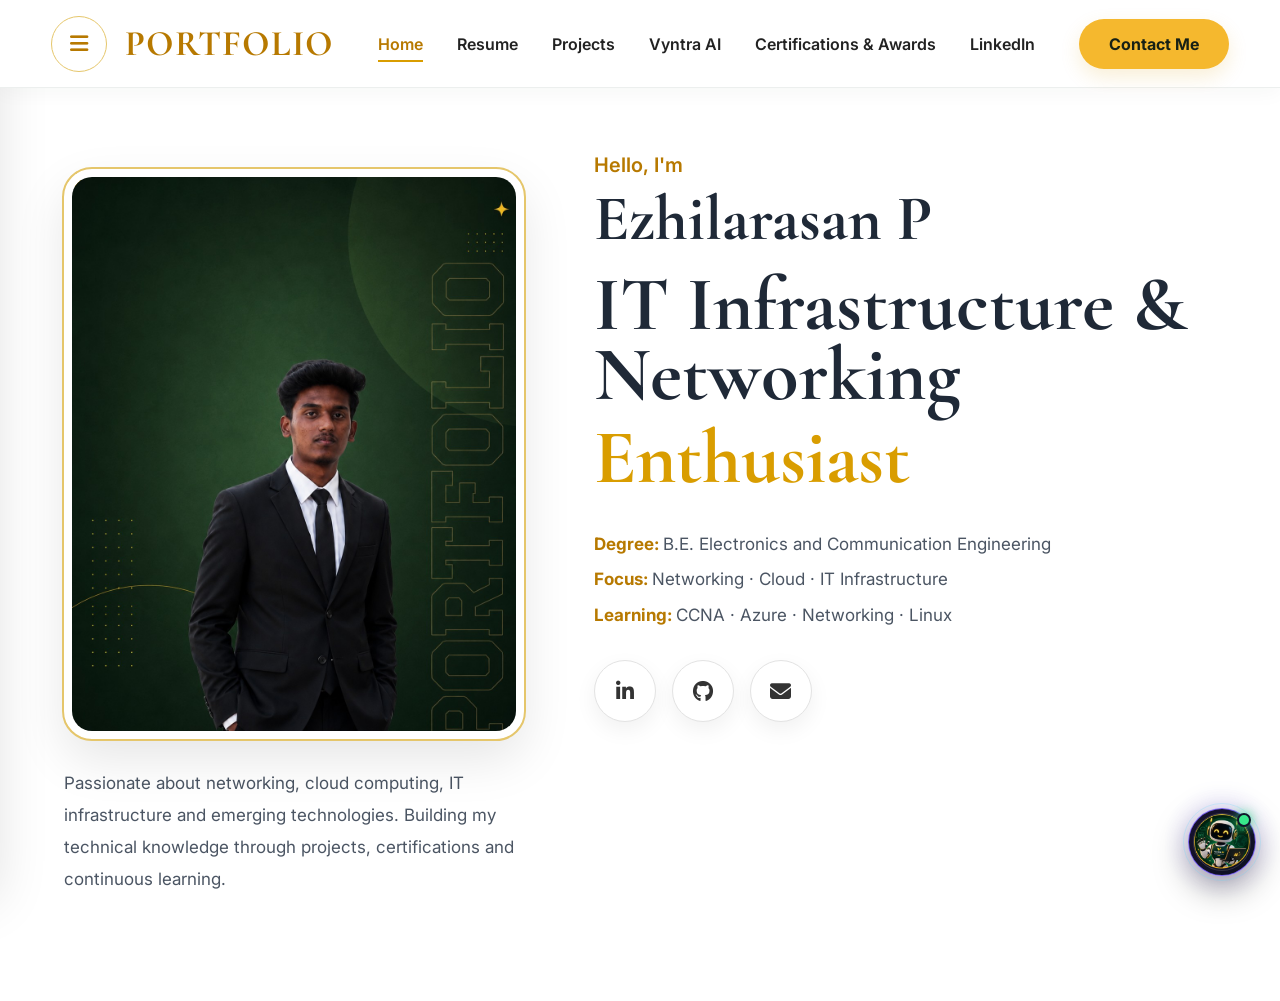
==== commit 3a4d87c5: "Add files via upload" ====
--- a/index.html
+++ b/index.html
@@ -30,638 +30,113 @@
   ====================================================== -->
 
   <style>
-
-    /* =====================================================
-       VYNTRA FLOATING BUTTON
-    ====================================================== */
-
-    #vyntraLauncher {
-
-      position: fixed !important;
-
-      right: 28px !important;
-      bottom: 28px !important;
-
-      width: 78px !important;
-      height: 78px !important;
-
-      padding: 0 !important;
-      margin: 0 !important;
-
-      border-radius: 50% !important;
-
-      border: 2px solid #f5b82e !important;
-
-      background: #0d3d25 !important;
-
-      display: flex !important;
-
-      align-items: center !important;
-      justify-content: center !important;
-
-      cursor: pointer !important;
-
-      z-index: 999998 !important;
-
-      box-shadow:
-        0 10px 35px rgba(0,0,0,0.35) !important;
-
-      transition: 0.3s ease !important;
-    }
-
-
-    #vyntraLauncher:hover {
-
-      transform:
-        translateY(-5px)
-        scale(1.05) !important;
-
-      box-shadow:
-        0 15px 40px rgba(245,184,46,0.25) !important;
-    }
-
-
-    #vyntraLauncher img {
-
-      width: 68px !important;
-      height: 68px !important;
-
-      border-radius: 50% !important;
-
-      object-fit: cover !important;
-
-      display: block !important;
-    }
-
-
-
-    /* =====================================================
-       VYNTRA CHAT WINDOW
-    ====================================================== */
-
-    #vyntraChat {
-
-      position: fixed !important;
-
-      right: 28px !important;
-      bottom: 120px !important;
-
-      width: 390px !important;
-
-      height: 590px !important;
-
-      max-width:
-        calc(100vw - 30px) !important;
-
-      max-height:
-        calc(100vh - 145px) !important;
-
-      background:
-        #082f1c !important;
-
-      border:
-        1px solid #8d7620 !important;
-
-      border-radius:
-        24px !important;
-
-      overflow:
-        hidden !important;
-
-      display:
-        none !important;
-
-      flex-direction:
-        column !important;
-
-      visibility:
-        hidden !important;
-
-      opacity:
-        0 !important;
-
-      z-index:
-        999999 !important;
-
-      box-shadow:
-        0 25px 70px rgba(0,0,0,0.50) !important;
-    }
-
-
-    /* =====================================================
-       OPEN CHAT
-    ====================================================== */
-
-    #vyntraChat.vyntra-open {
-
-      display:
-        flex !important;
-
-      visibility:
-        visible !important;
-
-      opacity:
-        1 !important;
-    }
-
-
-
-    /* =====================================================
-       CHAT HEADER
-    ====================================================== */
-
-    .vyntra-header {
-
-      height: 92px !important;
-
-      min-height: 92px !important;
-
-      flex-shrink: 0 !important;
-
-      padding: 12px 16px !important;
-
-      display: flex !important;
-
-      align-items: center !important;
-
-      background:
-        #0d4227 !important;
-
-      border-bottom:
-        1px solid rgba(245,184,46,0.15) !important;
-    }
-
-
-    .vyntra-avatar {
-
-      width: 64px !important;
-      height: 64px !important;
-
-      min-width: 64px !important;
-      min-height: 64px !important;
-
-      border-radius: 50% !important;
-
-      overflow: hidden !important;
-
-      border: 2px solid #f5b82e !important;
-    }
-
-
-    .vyntra-avatar img {
-
-      width: 100% !important;
-      height: 100% !important;
-
-      object-fit: cover !important;
-
-      display: block !important;
-    }
-
-
-    .vyntra-header-info {
-
-      flex: 1 !important;
-
-      margin-left: 12px !important;
-    }
-
-
-    .vyntra-header-info h3 {
-
-      margin: 0 !important;
-
-      color: #ffffff !important;
-
-      font-family:
-        Inter,
-        sans-serif !important;
-
-      font-size: 20px !important;
-
-      font-weight: 700 !important;
-    }
-
-
-    .vyntra-status {
-
-      margin-top: 4px !important;
-
-      display: flex !important;
-
-      align-items: center !important;
-
-      gap: 7px !important;
-
-      color: #a9b8ad !important;
-
-      font-family:
-        Inter,
-        sans-serif !important;
-
-      font-size: 13px !important;
-    }
-
-
-    .vyntra-status-dot {
-
-      width: 9px !important;
-      height: 9px !important;
-
-      border-radius: 50% !important;
-
-      background:
-        #32e86b !important;
-
-      display: inline-block !important;
-    }
-
-
-    #vyntraClose {
-
-      width: 50px !important;
-      height: 50px !important;
-
-      border: none !important;
-
-      border-radius: 50% !important;
-
-      background:
-        rgba(255,255,255,0.08) !important;
-
-      color: #ffffff !important;
-
-      font-size: 22px !important;
-
-      cursor: pointer !important;
-
-      flex-shrink: 0 !important;
-    }
-
-
-    #vyntraClose:hover {
-
-      background:
-        rgba(245,184,46,0.18) !important;
-
-      color:
-        #f5b82e !important;
-    }
-
-
-
-    /* =====================================================
-       MESSAGE AREA
-    ====================================================== */
-
-    .vyntra-messages {
-
-      flex: 1 !important;
-
-      min-height: 0 !important;
-
-      overflow-y: auto !important;
-
-      padding: 18px !important;
-
-      font-family:
-        Inter,
-        sans-serif !important;
-    }
-
-
-    .vyntra-messages::-webkit-scrollbar {
-
-      width: 7px;
-    }
-
-
-    .vyntra-messages::-webkit-scrollbar-track {
-
-      background:
-        #072718;
-    }
-
-
-    .vyntra-messages::-webkit-scrollbar-thumb {
-
-      background:
-        #8d7620;
-
-      border-radius:
-        10px;
-    }
-
-
-
-    /* =====================================================
-       CHAT MESSAGES
-    ====================================================== */
-
-    .vyntra-message {
-
-      max-width:
-        88% !important;
-
-      margin-bottom:
-        12px !important;
-
-      padding:
-        14px 16px !important;
-
-      border-radius:
-        16px !important;
-
-      font-family:
-        Inter,
-        sans-serif !important;
-
-      font-size:
-        14px !important;
-
-      line-height:
-        1.6 !important;
-    }
-
-
-    .vyntra-message.bot {
-
-      margin-right:
-        auto !important;
-
-      background:
-        #185436 !important;
-
-      color:
-        #f5f5ef !important;
-
-      border-bottom-left-radius:
-        5px !important;
-    }
-
-
-    .vyntra-message.user {
-
-      margin-left:
-        auto !important;
-
-      background:
-        #f5b82e !important;
-
-      color:
-        #092f1c !important;
-
-      border-bottom-right-radius:
-        5px !important;
-
-      font-weight:
-        600 !important;
-    }
-
-
-    .vyntra-message.bot strong {
-
-      color:
-        #f5b82e !important;
-    }
-
-
-
-    /* =====================================================
-       QUICK QUESTIONS
-    ====================================================== */
-
-    .vyntra-quick {
-
-      display:
-        flex !important;
-
-      flex-direction:
-        column !important;
-
-      gap:
-        8px !important;
-
-      margin-top:
-        8px !important;
-    }
-
-
-    .vyntra-quick button {
-
-      width:
-        100% !important;
-
-      padding:
-        11px 13px !important;
-
-      border-radius:
-        12px !important;
-
-      border:
-        1px solid #806d1e !important;
-
-      background:
-        #103c24 !important;
-
-      color:
-        #f5b82e !important;
-
-      text-align:
-        left !important;
-
-      font-family:
-        Inter,
-        sans-serif !important;
-
-      font-size:
-        13px !important;
-
-      cursor:
-        pointer !important;
-    }
-
-
-    .vyntra-quick button:hover {
-
-      background:
-        #174d2e !important;
-
-      border-color:
-        #f5b82e !important;
-    }
-
-
-
-    /* =====================================================
-       INPUT AREA
-    ====================================================== */
-
-    .vyntra-input-area {
-
-      flex-shrink:
-        0 !important;
-
-      display:
-        flex !important;
-
-      gap:
-        9px !important;
-
-      padding:
-        12px !important;
-
-      background:
-        #082f1c !important;
-
-      border-top:
-        1px solid rgba(245,184,46,0.15) !important;
-    }
-
-
-    #vyntraInput {
-
-      flex:
-        1 !important;
-
-      min-width:
-        0 !important;
-
-      height:
-        52px !important;
-
-      padding:
-        0 15px !important;
-
-      border:
-        1px solid #315c43 !important;
-
-      border-radius:
-        13px !important;
-
-      outline:
-        none !important;
-
-      background:
-        #123d27 !important;
-
-      color:
-        #ffffff !important;
-
-      font-family:
-        Inter,
-        sans-serif !important;
-
-      font-size:
-        14px !important;
-    }
-
-
-    #vyntraInput::placeholder {
-
-      color:
-        #91a397 !important;
-    }
-
-
-    #vyntraInput:focus {
-
-      border-color:
-        #f5b82e !important;
-    }
-
-
-    #vyntraSend {
-
-      width:
-        54px !important;
-
-      height:
-        52px !important;
-
-      flex-shrink:
-        0 !important;
-
-      border:
-        none !important;
-
-      border-radius:
-        13px !important;
-
-      background:
-        #f5b82e !important;
-
-      color:
-        #092f1c !important;
-
-      font-size:
-        19px !important;
-
-      cursor:
-        pointer !important;
-    }
-
-
-
-    /* =====================================================
-       MOBILE
-    ====================================================== */
-
-    @media (max-width: 600px) {
-
-      #vyntraLauncher {
-
-        right:
-          18px !important;
-
-        bottom:
-          18px !important;
-
-        width:
-          68px !important;
-
-        height:
-          68px !important;
-      }
-
-
-      #vyntraLauncher img {
-
-        width:
-          59px !important;
-
-        height:
-          59px !important;
-      }
-
-
-      #vyntraChat {
-
-        right:
-          10px !important;
-
-        bottom:
-          95px !important;
-
-        width:
-          calc(100vw - 20px) !important;
-
-        height:
-          calc(100vh - 115px) !important;
-
-        max-width:
-          none !important;
-
-        max-height:
-          none !important;
-
-        border-radius:
-          20px !important;
-      }
-
-    }
-
-  </style>
+/* =========================================================
+   VYNTRA AI — FUTURISTIC PURPLE / BLUE ASSISTANT
+   Existing assistant functionality is preserved.
+========================================================= */
+
+#vyntraLauncher{
+  position:fixed!important;
+  right:24px!important;
+  bottom:24px!important;
+  width:68px!important;
+  height:68px!important;
+  padding:0!important;
+  border:1px solid rgba(130,105,255,.9)!important;
+  border-radius:50%!important;
+  background:linear-gradient(145deg,#17112f,#0d1022)!important;
+  display:flex!important;
+  align-items:center!important;
+  justify-content:center!important;
+  cursor:pointer!important;
+  z-index:999998!important;
+  box-shadow:0 12px 35px rgba(0,0,0,.38),0 0 28px rgba(112,82,255,.28)!important;
+  transition:transform .25s ease,box-shadow .25s ease!important;
+  animation:vyntraFloat 4s ease-in-out infinite;
+}
+#vyntraLauncher:hover{transform:translateY(-5px) scale(1.06)!important;box-shadow:0 18px 45px rgba(0,0,0,.48),0 0 38px rgba(112,82,255,.42)!important}
+#vyntraLauncher::before{content:"";position:absolute;inset:-6px;border-radius:50%;border:1px solid rgba(93,215,255,.24);animation:vyntraPulse 2.6s ease-out infinite;pointer-events:none}
+#vyntraLauncher::after{content:"";position:absolute;right:4px;top:4px;width:10px;height:10px;border-radius:50%;background:#38e88b;border:2px solid #11152a;box-shadow:0 0 12px #38e88b}
+#vyntraLauncher img{width:58px!important;height:58px!important;border-radius:50%;object-fit:cover!important;border:1px solid rgba(255,255,255,.14)!important}
+@keyframes vyntraFloat{0%,100%{transform:translateY(0)}50%{transform:translateY(-4px)}}
+@keyframes vyntraPulse{0%{transform:scale(.9);opacity:.7}70%{transform:scale(1.18);opacity:0}100%{opacity:0}}
+
+#vyntraChat{
+  position:fixed!important;
+  right:24px!important;
+  bottom:108px!important;
+  width:420px!important;
+  height:650px!important;
+  overflow:hidden!important;
+  display:none;
+  flex-direction:column!important;
+  z-index:999999!important;
+  border:1px solid rgba(130,105,255,.38)!important;
+  border-radius:26px!important;
+  background:rgba(10,12,27,.94)!important;
+  backdrop-filter:blur(24px) saturate(145%)!important;
+  -webkit-backdrop-filter:blur(24px) saturate(145%)!important;
+  box-shadow:0 30px 90px rgba(0,0,0,.58),0 0 55px rgba(101,77,255,.13),inset 0 1px rgba(255,255,255,.05)!important;
+  animation:vyntraChatIn .28s ease both;
+}
+#vyntraChat.vyntra-open{display:flex!important}
+@keyframes vyntraChatIn{from{opacity:0;transform:translateY(14px) scale(.96)}to{opacity:1;transform:none}}
+
+.vyntra-header{
+  height:86px!important;
+  min-height:86px!important;
+  padding:12px 14px!important;
+  display:flex!important;
+  align-items:center!important;
+  gap:12px!important;
+  background:linear-gradient(135deg,#17133b 0%,#111a36 55%,#0c1528 100%)!important;
+  border-bottom:1px solid rgba(130,105,255,.18)!important;
+  position:relative!important;
+  overflow:hidden!important;
+}
+.vyntra-header::before{content:"";position:absolute;left:80px;top:-80px;width:220px;height:150px;background:radial-gradient(circle,rgba(122,89,255,.22),transparent 68%);pointer-events:none}
+.vyntra-header::after{content:"";position:absolute;right:-70px;bottom:-100px;width:220px;height:180px;background:radial-gradient(circle,rgba(73,203,255,.12),transparent 68%);pointer-events:none}
+.vyntra-avatar{width:58px!important;height:58px!important;min-width:58px!important;min-height:58px!important;border-radius:18px!important;overflow:hidden!important;border:1px solid rgba(154,129,255,.55)!important;background:linear-gradient(145deg,#694cff,#a84cff)!important;box-shadow:0 8px 28px rgba(100,70,255,.25)!important;position:relative!important;z-index:1}
+.vyntra-avatar img{width:100%!important;height:100%!important;object-fit:cover!important}
+.vyntra-header-info{position:relative;z-index:1}
+.vyntra-header-info h3{margin:0!important;color:#f7f7ff!important;font-size:21px!important;font-weight:750!important;letter-spacing:-.4px!important}
+.vyntra-status{margin-top:4px!important;color:#9da4bd!important;font-size:12px!important;display:flex!important;align-items:center!important;gap:7px!important}
+.vyntra-status-dot{width:8px!important;height:8px!important;border-radius:50%!important;background:#3ce992!important;box-shadow:0 0 12px rgba(60,233,146,.7)!important}
+#vyntraClose{margin-left:auto!important;width:44px!important;height:44px!important;border-radius:14px!important;border:1px solid rgba(255,255,255,.08)!important;background:rgba(255,255,255,.055)!important;color:#eef0ff!important;font-size:20px!important;cursor:pointer!important;position:relative;z-index:2!important;transition:.2s ease!important}
+#vyntraClose:hover{background:rgba(255,255,255,.1)!important;transform:rotate(90deg)!important}
+
+.vyntra-messages{flex:1!important;min-height:0!important;overflow-y:auto!important;padding:20px!important;background:radial-gradient(circle at 70% 0%,rgba(107,79,255,.10),transparent 35%),radial-gradient(circle at 10% 85%,rgba(49,192,255,.055),transparent 30%)!important;scroll-behavior:smooth!important}
+.vyntra-messages::-webkit-scrollbar{width:6px}.vyntra-messages::-webkit-scrollbar-track{background:transparent}.vyntra-messages::-webkit-scrollbar-thumb{background:rgba(139,124,255,.28);border-radius:10px}
+.vyntra-message{max-width:88%!important;padding:14px 16px!important;margin:0 0 12px!important;border-radius:18px!important;line-height:1.55!important;font-size:14px!important;animation:vyntraMessageIn .24s ease both!important;box-shadow:0 10px 28px rgba(0,0,0,.12)!important}
+.vyntra-message.bot{background:linear-gradient(145deg,rgba(29,34,60,.92),rgba(18,22,42,.92))!important;color:#e9ebf7!important;border:1px solid rgba(133,113,255,.16)!important;border-top-left-radius:7px!important}
+.vyntra-message.user{margin-left:auto!important;background:linear-gradient(135deg,#7357ff,#9b4dff)!important;color:#fff!important;border:1px solid rgba(255,255,255,.1)!important;border-top-right-radius:7px!important}
+.vyntra-message strong{color:#bcaeff!important}
+.vyntra-message.user strong{color:#fff!important}
+@keyframes vyntraMessageIn{from{opacity:0;transform:translateY(7px)}to{opacity:1;transform:none}}
+
+.vyntra-quick{display:grid!important;grid-template-columns:1fr 1fr!important;gap:9px!important;margin-top:14px!important}
+.vyntra-quick button{min-height:54px!important;padding:11px 12px!important;border-radius:15px!important;border:1px solid rgba(133,112,255,.22)!important;background:linear-gradient(145deg,rgba(25,29,52,.96),rgba(17,21,39,.96))!important;color:#dfe3f4!important;font-size:12.5px!important;text-align:left!important;cursor:pointer!important;box-shadow:inset 0 1px rgba(255,255,255,.035)!important;transition:.2s ease!important}
+.vyntra-quick button:hover{transform:translateY(-2px)!important;border-color:rgba(121,94,255,.7)!important;background:linear-gradient(145deg,rgba(42,37,83,.98),rgba(22,26,49,.98))!important;color:#fff!important;box-shadow:0 9px 24px rgba(76,54,190,.16)!important}
+
+.vyntra-input-area{padding:12px!important;display:flex!important;align-items:center!important;gap:9px!important;background:rgba(11,14,29,.97)!important;border-top:1px solid rgba(133,112,255,.17)!important}
+#vyntraInput{flex:1!important;height:52px!important;min-width:0!important;padding:0 16px!important;border-radius:16px!important;border:1px solid rgba(133,112,255,.25)!important;background:#15192b!important;color:#f4f5ff!important;outline:none!important;font-size:14px!important;transition:.2s ease!important}
+#vyntraInput::placeholder{color:#737b96!important}
+#vyntraInput:focus{border-color:rgba(122,94,255,.78)!important;box-shadow:0 0 0 4px rgba(111,83,255,.09),0 0 22px rgba(87,161,255,.07)!important}
+#vyntraSend{width:52px!important;height:52px!important;min-width:52px!important;border:0!important;border-radius:16px!important;background:linear-gradient(135deg,#7657ff,#a54dff)!important;color:#fff!important;font-size:17px!important;cursor:pointer!important;box-shadow:0 10px 24px rgba(106,73,255,.25)!important;transition:.2s ease!important}
+#vyntraSend:hover{transform:translateY(-2px)!important;box-shadow:0 14px 30px rgba(106,73,255,.35)!important}
+#vyntraSend:active{transform:scale(.96)!important}
+
+.vyntra-typing{display:flex!important;align-items:center!important;gap:5px!important;width:max-content!important;padding:10px 13px!important;margin:0 0 12px!important;border-radius:14px!important;background:#1b2038!important;border:1px solid rgba(133,112,255,.14)!important}
+.vyntra-typing span{width:6px!important;height:6px!important;border-radius:50%!important;background:#9a83ff!important;animation:vyntraTyping 1s infinite ease-in-out!important}.vyntra-typing span:nth-child(2){animation-delay:.15s}.vyntra-typing span:nth-child(3){animation-delay:.3s}
+@keyframes vyntraTyping{0%,60%,100%{transform:translateY(0);opacity:.4}30%{transform:translateY(-4px);opacity:1}}
+
+@media(max-width:600px){
+  #vyntraLauncher{right:16px!important;bottom:16px!important;width:62px!important;height:62px!important}
+  #vyntraLauncher img{width:52px!important;height:52px!important}
+  #vyntraChat{right:8px!important;bottom:88px!important;width:calc(100vw - 16px)!important;height:min(650px,calc(100vh - 105px))!important;border-radius:22px!important}
+  .vyntra-header{height:78px!important;min-height:78px!important}.vyntra-avatar{width:52px!important;height:52px!important;min-width:52px!important;min-height:52px!important}.vyntra-quick{grid-template-columns:1fr!important}.vyntra-message{max-width:94%!important}
+}
+</style>
 
 </head>
 
@@ -1522,12 +997,18 @@
   message.className =
     "vyntra-message " + type;
 
-  message.innerHTML =
-    text;
-
-  vyntraMessages.appendChild(
-    message
-  );
+  message.innerHTML = text;
+
+  const time = document.createElement("div");
+  time.style.cssText =
+    "font-size:10px;opacity:.48;margin-top:7px;text-align:right;letter-spacing:.2px;";
+  time.textContent = new Date().toLocaleTimeString([], {
+    hour: "2-digit",
+    minute: "2-digit"
+  });
+  message.appendChild(time);
+
+  vyntraMessages.appendChild(message);
 
   vyntraMessages.scrollTop =
     vyntraMessages.scrollHeight;
@@ -1967,22 +1448,19 @@
   vyntraInput.value = "";
 
 
-  setTimeout(
-    function() {
-
-      const answer =
-        getVyntraAnswer(
-          question
-        );
-
-      addVyntraMessage(
-        answer,
-        "bot"
-      );
-
-    },
-    300
-  );
+  const typing = document.createElement("div");
+  typing.className = "vyntra-typing";
+  typing.innerHTML = "<span></span><span></span><span></span>";
+  vyntraMessages.appendChild(typing);
+  vyntraMessages.scrollTop = vyntraMessages.scrollHeight;
+
+  setTimeout(function() {
+    typing.remove();
+
+    const answer = getVyntraAnswer(question);
+
+    addVyntraMessage(answer, "bot");
+  }, 650);
 
 }
 
@@ -2045,22 +1523,18 @@
           );
 
 
-          setTimeout(
-            function() {
-
-              const answer =
-                getVyntraAnswer(
-                  question
-                );
-
-              addVyntraMessage(
-                answer,
-                "bot"
-              );
-
-            },
-            300
-          );
+          const typing = document.createElement("div");
+          typing.className = "vyntra-typing";
+          typing.innerHTML = "<span></span><span></span><span></span>";
+          vyntraMessages.appendChild(typing);
+          vyntraMessages.scrollTop = vyntraMessages.scrollHeight;
+
+          setTimeout(function() {
+            typing.remove();
+
+            const answer = getVyntraAnswer(question);
+            addVyntraMessage(answer, "bot");
+          }, 650);
 
         }
       );
@@ -2183,7 +1657,6 @@
 }
 
 </script>
-
+    <!-- Your existing page content -->
 </body>
-
 </html>
--- a/style.css
+++ b/style.css
@@ -3776,4 +3776,808 @@
         transition: none;
     }
 
+}
+/* =====================================================
+   FIXED PORTFOLIO NAVBAR
+   ===================================================== */
+
+.navbar {
+    position: fixed !important;
+    top: 0 !important;
+    left: 0 !important;
+    right: 0 !important;
+
+    width: 100% !important;
+    height: 88px;
+
+    z-index: 9999 !important;
+
+    background: rgba(255, 255, 255, 0.96) !important;
+    backdrop-filter: blur(14px);
+    -webkit-backdrop-filter: blur(14px);
+
+    border-bottom: 1px solid rgba(23, 59, 38, 0.08);
+
+    box-shadow: 0 4px 20px rgba(23, 59, 38, 0.04);
+}
+
+/* Content starts below fixed navbar */
+body {
+    padding-top: 88px;
+}
+
+/* Mobile */
+@media (max-width: 700px) {
+
+    .navbar {
+        height: 72px;
+    }
+
+    body {
+        padding-top: 72px;
+    }
+}
+/* =========================================
+   PERSONAL PORTFOLIO PROJECT PREVIEW
+   ========================================= */
+
+.portfolio-preview {
+    width: 100%;
+    height: 100%;
+    min-height: 330px;
+    background: #ffffff;
+    border: 1px solid #ead9b0;
+    border-radius: 18px;
+    overflow: hidden;
+    color: #1e293b;
+}
+
+.preview-navbar {
+    height: 55px;
+    display: flex;
+    align-items: center;
+    justify-content: space-between;
+    padding: 0 22px;
+    border-bottom: 1px solid #eee6d7;
+    background: #ffffff;
+}
+
+.preview-logo {
+    font-family: Georgia, serif;
+    font-size: 20px;
+    font-weight: 700;
+    color: #c58b16;
+}
+
+.preview-nav {
+    display: flex;
+    align-items: center;
+    gap: 16px;
+    font-size: 8px;
+    font-weight: 600;
+    color: #263043;
+}
+
+.preview-nav span:first-child {
+    color: #d0920b;
+}
+
+.preview-contact {
+    background: #f8b82e;
+    color: #151515;
+    padding: 8px 14px;
+    border-radius: 20px;
+    font-size: 8px;
+    font-weight: 700;
+}
+
+.preview-content {
+    padding: 48px 45px;
+    text-align: left;
+}
+
+.preview-small {
+    color: #c58b16;
+    font-size: 12px;
+    font-weight: 700;
+    margin-bottom: 8px;
+}
+
+.preview-name {
+    font-family: Georgia, serif;
+    font-size: 34px;
+    line-height: 1;
+    font-weight: 700;
+    color: #172033;
+    margin-bottom: 4px;
+}
+
+.preview-role {
+    font-family: Georgia, serif;
+    font-size: 25px;
+    line-height: 1.05;
+    font-weight: 700;
+    color: #172033;
+}
+
+.preview-role span {
+    color: #d3950c;
+}
+
+.preview-description {
+    margin-top: 18px;
+    color: #64748b;
+    font-size: 10px;
+    line-height: 1.7;
+}
+
+
+/* Mobile */
+@media (max-width: 700px) {
+
+    .preview-nav {
+        display: none;
+    }
+
+    .preview-contact {
+        display: none;
+    }
+
+    .preview-content {
+        padding: 35px 25px;
+    }
+
+    .preview-name {
+        font-size: 27px;
+    }
+
+    .preview-role {
+        font-size: 20px;
+    }
+
+}
+/* =========================================================
+   MODERN VYNTRA AI FLOATING ASSISTANT
+========================================================= */
+
+#portfolio-ai-assistant {
+    position: fixed;
+    right: 28px;
+    bottom: 28px;
+
+    width: 72px;
+    height: 72px;
+
+    display: flex;
+    align-items: center;
+    justify-content: center;
+
+    text-decoration: none;
+
+    z-index: 99999;
+
+    cursor: pointer;
+
+    isolation: isolate;
+}
+
+
+/* ---------------------------------------------------------
+   OUTER GLOW
+--------------------------------------------------------- */
+
+.ai-orb-glow {
+    position: absolute;
+
+    width: 72px;
+    height: 72px;
+
+    border-radius: 50%;
+
+    background:
+        linear-gradient(
+            135deg,
+            #6c5ce7,
+            #8e5cff,
+            #3b82f6,
+            #22d3ee
+        );
+
+    filter: blur(18px);
+
+    opacity: 0.45;
+
+    animation: vyntraGlow 3s ease-in-out infinite;
+
+    z-index: -2;
+}
+
+
+/* ---------------------------------------------------------
+   MAIN ORB
+--------------------------------------------------------- */
+
+.ai-orb {
+    position: relative;
+
+    width: 64px;
+    height: 64px;
+
+    border-radius: 50%;
+
+    display: flex;
+    align-items: center;
+    justify-content: center;
+
+    background:
+        linear-gradient(
+            145deg,
+            #111827,
+            #17142d 45%,
+            #101827
+        );
+
+    border: 1px solid rgba(255,255,255,0.22);
+
+    box-shadow:
+        0 10px 35px rgba(0,0,0,0.28),
+        inset 0 1px 1px rgba(255,255,255,0.14);
+
+    overflow: hidden;
+
+    transition:
+        transform .35s cubic-bezier(.2,.8,.2,1),
+        box-shadow .35s ease;
+}
+
+
+/* ---------------------------------------------------------
+   GRADIENT RING
+--------------------------------------------------------- */
+
+.ai-orb-ring {
+    position: absolute;
+
+    inset: 3px;
+
+    border-radius: 50%;
+
+    background:
+        conic-gradient(
+            from 0deg,
+            #7c3aed,
+            #6366f1,
+            #06b6d4,
+            #8b5cf6,
+            #7c3aed
+        );
+
+    animation: vyntraRotate 5s linear infinite;
+
+    opacity: .95;
+
+    -webkit-mask:
+        linear-gradient(#000 0 0) content-box,
+        linear-gradient(#000 0 0);
+
+    -webkit-mask-composite: xor;
+
+    mask-composite: exclude;
+
+    padding: 2px;
+}
+
+
+/* ---------------------------------------------------------
+   CENTER V
+--------------------------------------------------------- */
+
+.ai-orb-core {
+    position: relative;
+
+    width: 43px;
+    height: 43px;
+
+    border-radius: 14px;
+
+    display: flex;
+    align-items: center;
+    justify-content: center;
+
+    background:
+        linear-gradient(
+            135deg,
+            #6d4aff,
+            #9b5cff,
+            #3b82f6
+        );
+
+    color: white;
+
+    font-family:
+        Inter,
+        Arial,
+        sans-serif;
+
+    font-size: 24px;
+
+    font-weight: 800;
+
+    box-shadow:
+        0 5px 20px rgba(99,102,241,.35);
+
+    z-index: 2;
+}
+
+
+/* ---------------------------------------------------------
+   SPARKS
+--------------------------------------------------------- */
+
+.ai-orb-spark {
+    position: absolute;
+
+    color: white;
+
+    font-size: 8px;
+
+    opacity: .8;
+
+    z-index: 3;
+}
+
+.spark-1 {
+    top: 10px;
+    right: 12px;
+
+    animation: sparkFloat 2s ease-in-out infinite;
+}
+
+.spark-2 {
+    bottom: 12px;
+    left: 11px;
+
+    font-size: 6px;
+
+    animation: sparkFloat 2.5s ease-in-out infinite reverse;
+}
+
+
+/* ---------------------------------------------------------
+   HOVER
+--------------------------------------------------------- */
+
+#portfolio-ai-assistant:hover .ai-orb {
+    transform:
+        scale(1.08)
+        rotate(-2deg);
+
+    box-shadow:
+        0 15px 45px rgba(0,0,0,.35),
+        0 0 30px rgba(99,102,241,.25),
+        inset 0 1px 1px rgba(255,255,255,.18);
+}
+
+#portfolio-ai-assistant:hover .ai-orb-glow {
+    opacity: .7;
+
+    transform: scale(1.15);
+}
+
+
+/* ---------------------------------------------------------
+   LABEL
+--------------------------------------------------------- */
+
+.ai-assistant-label {
+    position: absolute;
+
+    right: 82px;
+    top: 50%;
+
+    transform:
+        translateY(-50%)
+        translateX(12px);
+
+    display: flex;
+
+    flex-direction: column;
+
+    min-width: 120px;
+
+    padding: 10px 14px;
+
+    border-radius: 14px;
+
+    background:
+        rgba(17,24,39,.82);
+
+    border:
+        1px solid rgba(255,255,255,.12);
+
+    backdrop-filter: blur(14px);
+    -webkit-backdrop-filter: blur(14px);
+
+    box-shadow:
+        0 12px 35px rgba(0,0,0,.18);
+
+    opacity: 0;
+
+    visibility: hidden;
+
+    transition:
+        opacity .25s ease,
+        transform .25s ease;
+}
+
+.ai-assistant-label strong {
+    font-size: 12px;
+
+    font-weight: 700;
+
+    background:
+        linear-gradient(
+            90deg,
+            #8b5cf6,
+            #38bdf8
+        );
+
+    -webkit-background-clip: text;
+    background-clip: text;
+
+    color: transparent;
+}
+
+.ai-assistant-label small {
+    margin-top: 2px;
+
+    color: #aeb7c8;
+
+    font-size: 10px;
+}
+
+#portfolio-ai-assistant:hover .ai-assistant-label {
+    opacity: 1;
+
+    visibility: visible;
+
+    transform:
+        translateY(-50%)
+        translateX(0);
+}
+
+
+/* ---------------------------------------------------------
+   ANIMATIONS
+--------------------------------------------------------- */
+
+@keyframes vyntraGlow {
+
+    0%,
+    100% {
+        transform: scale(.92);
+        opacity: .35;
+    }
+
+    50% {
+        transform: scale(1.15);
+        opacity: .6;
+    }
+}
+
+@keyframes vyntraRotate {
+
+    from {
+        transform: rotate(0deg);
+    }
+
+    to {
+        transform: rotate(360deg);
+    }
+}
+
+@keyframes sparkFloat {
+
+    0%,
+    100% {
+        transform: translateY(0);
+        opacity: .45;
+    }
+
+    50% {
+        transform: translateY(-4px);
+        opacity: 1;
+    }
+}
+
+
+/* ---------------------------------------------------------
+   MOBILE
+--------------------------------------------------------- */
+
+@media (max-width: 700px) {
+
+    #portfolio-ai-assistant {
+        right: 18px;
+        bottom: 18px;
+
+        width: 62px;
+        height: 62px;
+    }
+
+    .ai-orb-glow {
+        width: 62px;
+        height: 62px;
+    }
+
+    .ai-orb {
+        width: 56px;
+        height: 56px;
+    }
+
+    .ai-orb-core {
+        width: 38px;
+        height: 38px;
+
+        font-size: 21px;
+
+        border-radius: 12px;
+    }
+
+    .ai-assistant-label {
+        display: none;
+    }
+}
+/* ================================
+   MODERN VYNTRA AI ASSISTANT
+================================ */
+
+.vyntra-floating-ai {
+    position: fixed !important;
+    right: 28px !important;
+    bottom: 28px !important;
+    width: 68px !important;
+    height: 68px !important;
+
+    display: flex !important;
+    align-items: center !important;
+    justify-content: center !important;
+
+    border-radius: 50% !important;
+
+    background: linear-gradient(
+        135deg,
+        #6d4aff,
+        #8b5cf6,
+        #3b82f6,
+        #06b6d4
+    ) !important;
+
+    padding: 3px !important;
+
+    box-shadow:
+        0 10px 35px rgba(80, 70, 220, .35),
+        0 0 30px rgba(99, 102, 241, .25) !important;
+
+    cursor: pointer !important;
+
+    z-index: 999999 !important;
+
+    text-decoration: none !important;
+
+    transition:
+        transform .3s ease,
+        box-shadow .3s ease !important;
+
+    animation: vyntraAIFloat 3s ease-in-out infinite !important;
+}
+
+.vyntra-floating-ai:hover {
+    transform: scale(1.1) !important;
+
+    box-shadow:
+        0 15px 45px rgba(80, 70, 220, .45),
+        0 0 45px rgba(99, 102, 241, .35) !important;
+}
+
+
+/* Inner glass */
+
+.vyntra-ai-inner {
+    width: 100% !important;
+    height: 100% !important;
+
+    border-radius: 50% !important;
+
+    display: flex !important;
+    align-items: center !important;
+    justify-content: center !important;
+
+    background:
+        radial-gradient(
+            circle at 35% 25%,
+            #262044,
+            #11131d 65%
+        ) !important;
+
+    border: 1px solid rgba(255,255,255,.18) !important;
+
+    position: relative !important;
+
+    overflow: hidden !important;
+}
+
+
+/* V */
+
+.vyntra-ai-v {
+    width: 42px !important;
+    height: 42px !important;
+
+    border-radius: 13px !important;
+
+    display: flex !important;
+    align-items: center !important;
+    justify-content: center !important;
+
+    color: white !important;
+
+    font-family: Arial, sans-serif !important;
+
+    font-size: 24px !important;
+
+    font-weight: 900 !important;
+
+    background:
+        linear-gradient(
+            135deg,
+            #6847ff,
+            #9b4dff,
+            #367cff
+        ) !important;
+
+    box-shadow:
+        0 5px 20px rgba(120,80,255,.4) !important;
+}
+
+
+/* Small light */
+
+.vyntra-ai-light {
+    position: absolute !important;
+
+    top: 12px !important;
+    right: 13px !important;
+
+    width: 5px !important;
+    height: 5px !important;
+
+    border-radius: 50% !important;
+
+    background: #67e8f9 !important;
+
+    box-shadow:
+        0 0 10px #67e8f9 !important;
+
+    animation: vyntraAIBlink 1.8s infinite !important;
+}
+
+
+/* Label */
+
+.vyntra-ai-label {
+    position: absolute !important;
+
+    right: 82px !important;
+    bottom: 8px !important;
+
+    padding: 9px 14px !important;
+
+    border-radius: 12px !important;
+
+    background: rgba(18, 20, 30, .94) !important;
+
+    border: 1px solid rgba(255,255,255,.12) !important;
+
+    backdrop-filter: blur(12px) !important;
+
+    color: white !important;
+
+    font-family: Arial, sans-serif !important;
+
+    font-size: 12px !important;
+
+    white-space: nowrap !important;
+
+    opacity: 0 !important;
+
+    visibility: hidden !important;
+
+    transform: translateX(10px) !important;
+
+    transition: all .25s ease !important;
+}
+
+.vyntra-floating-ai:hover .vyntra-ai-label {
+    opacity: 1 !important;
+
+    visibility: visible !important;
+
+    transform: translateX(0) !important;
+}
+
+.vyntra-ai-label span {
+    display: block !important;
+
+    font-weight: 700 !important;
+
+    background:
+        linear-gradient(
+            90deg,
+            #8b5cf6,
+            #38bdf8
+        ) !important;
+
+    -webkit-background-clip: text !important;
+    background-clip: text !important;
+
+    color: transparent !important;
+}
+
+.vyntra-ai-label small {
+    color: #9ca3af !important;
+
+    font-size: 10px !important;
+}
+
+
+/* Animations */
+
+@keyframes vyntraAIFloat {
+
+    0%,
+    100% {
+        transform: translateY(0);
+    }
+
+    50% {
+        transform: translateY(-5px);
+    }
+}
+
+@keyframes vyntraAIBlink {
+
+    0%,
+    100% {
+        opacity: .4;
+    }
+
+    50% {
+        opacity: 1;
+    }
+}
+
+
+/* Mobile */
+
+@media (max-width: 700px) {
+
+    .vyntra-floating-ai {
+        width: 58px !important;
+        height: 58px !important;
+
+        right: 18px !important;
+        bottom: 18px !important;
+    }
+
+    .vyntra-ai-v {
+        width: 36px !important;
+        height: 36px !important;
+
+        font-size: 21px !important;
+    }
+
+    .vyntra-ai-label {
+        display: none !important;
+    }
 }
